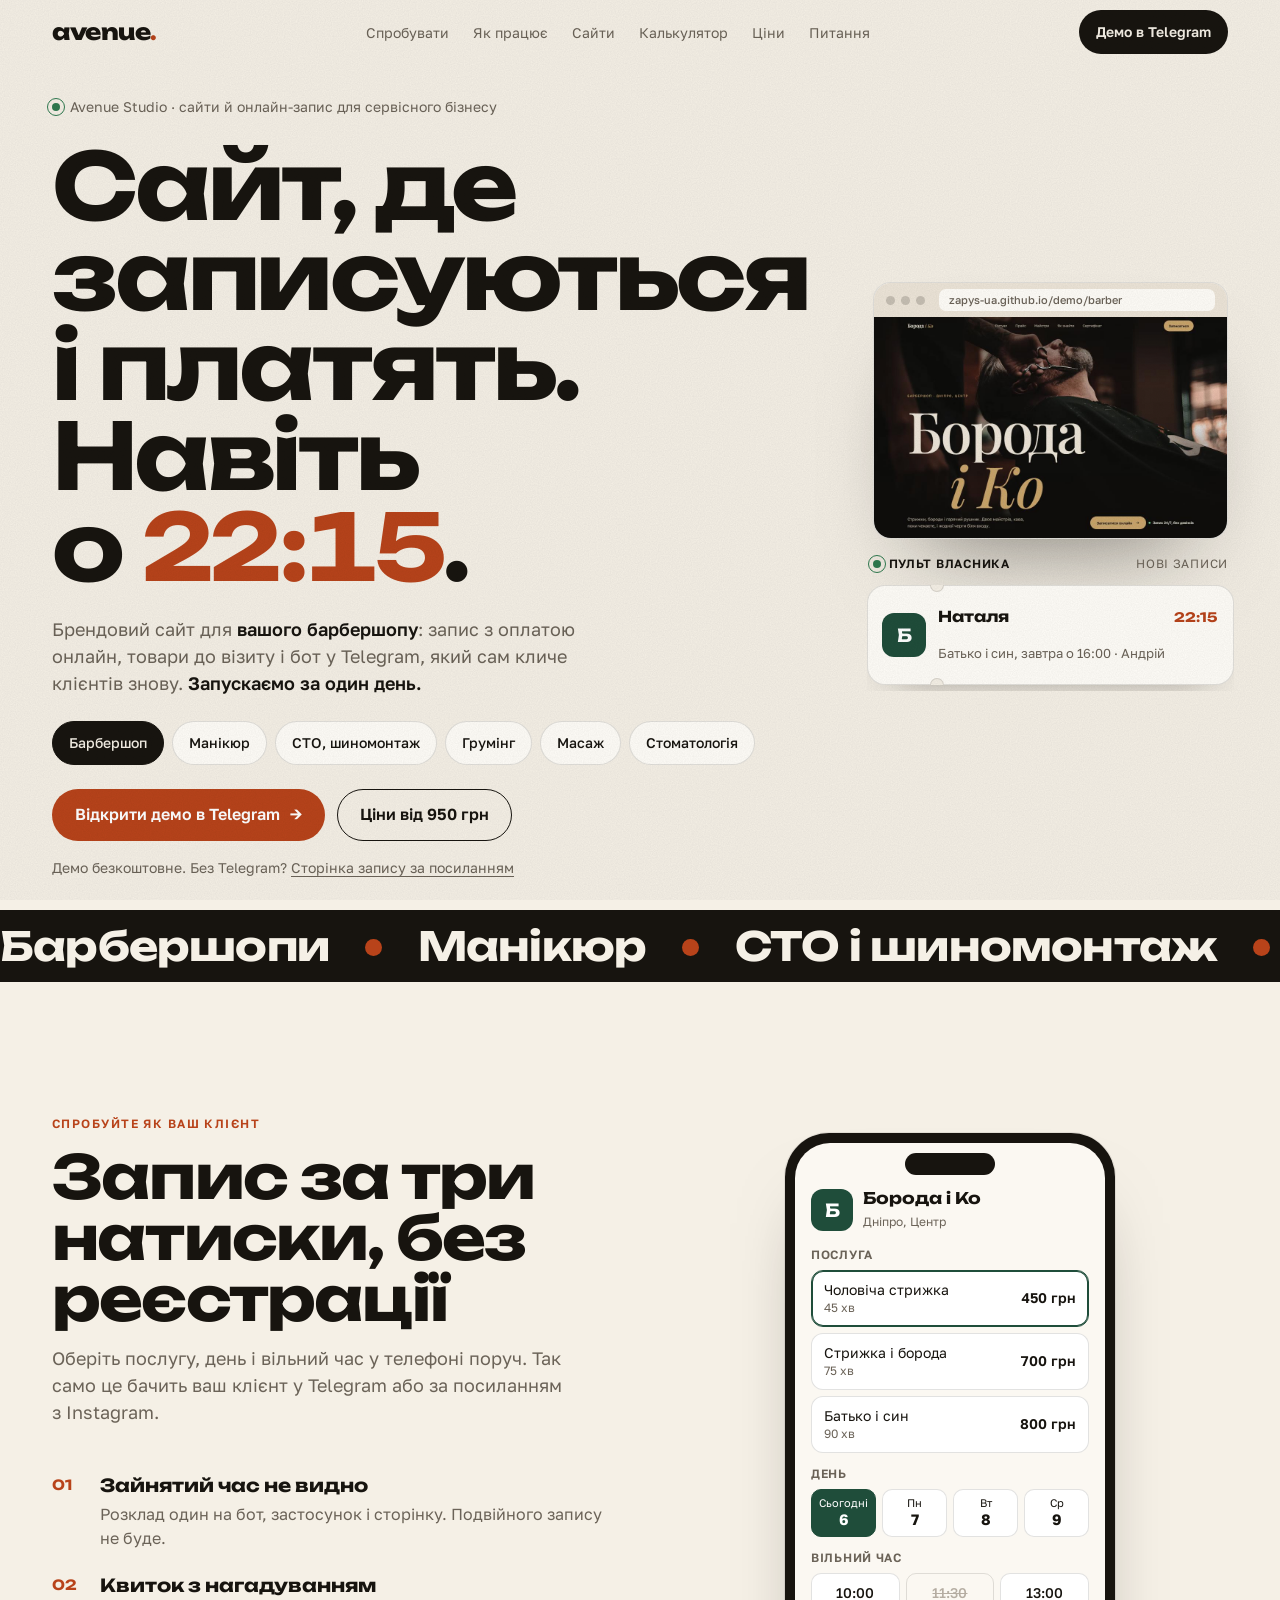
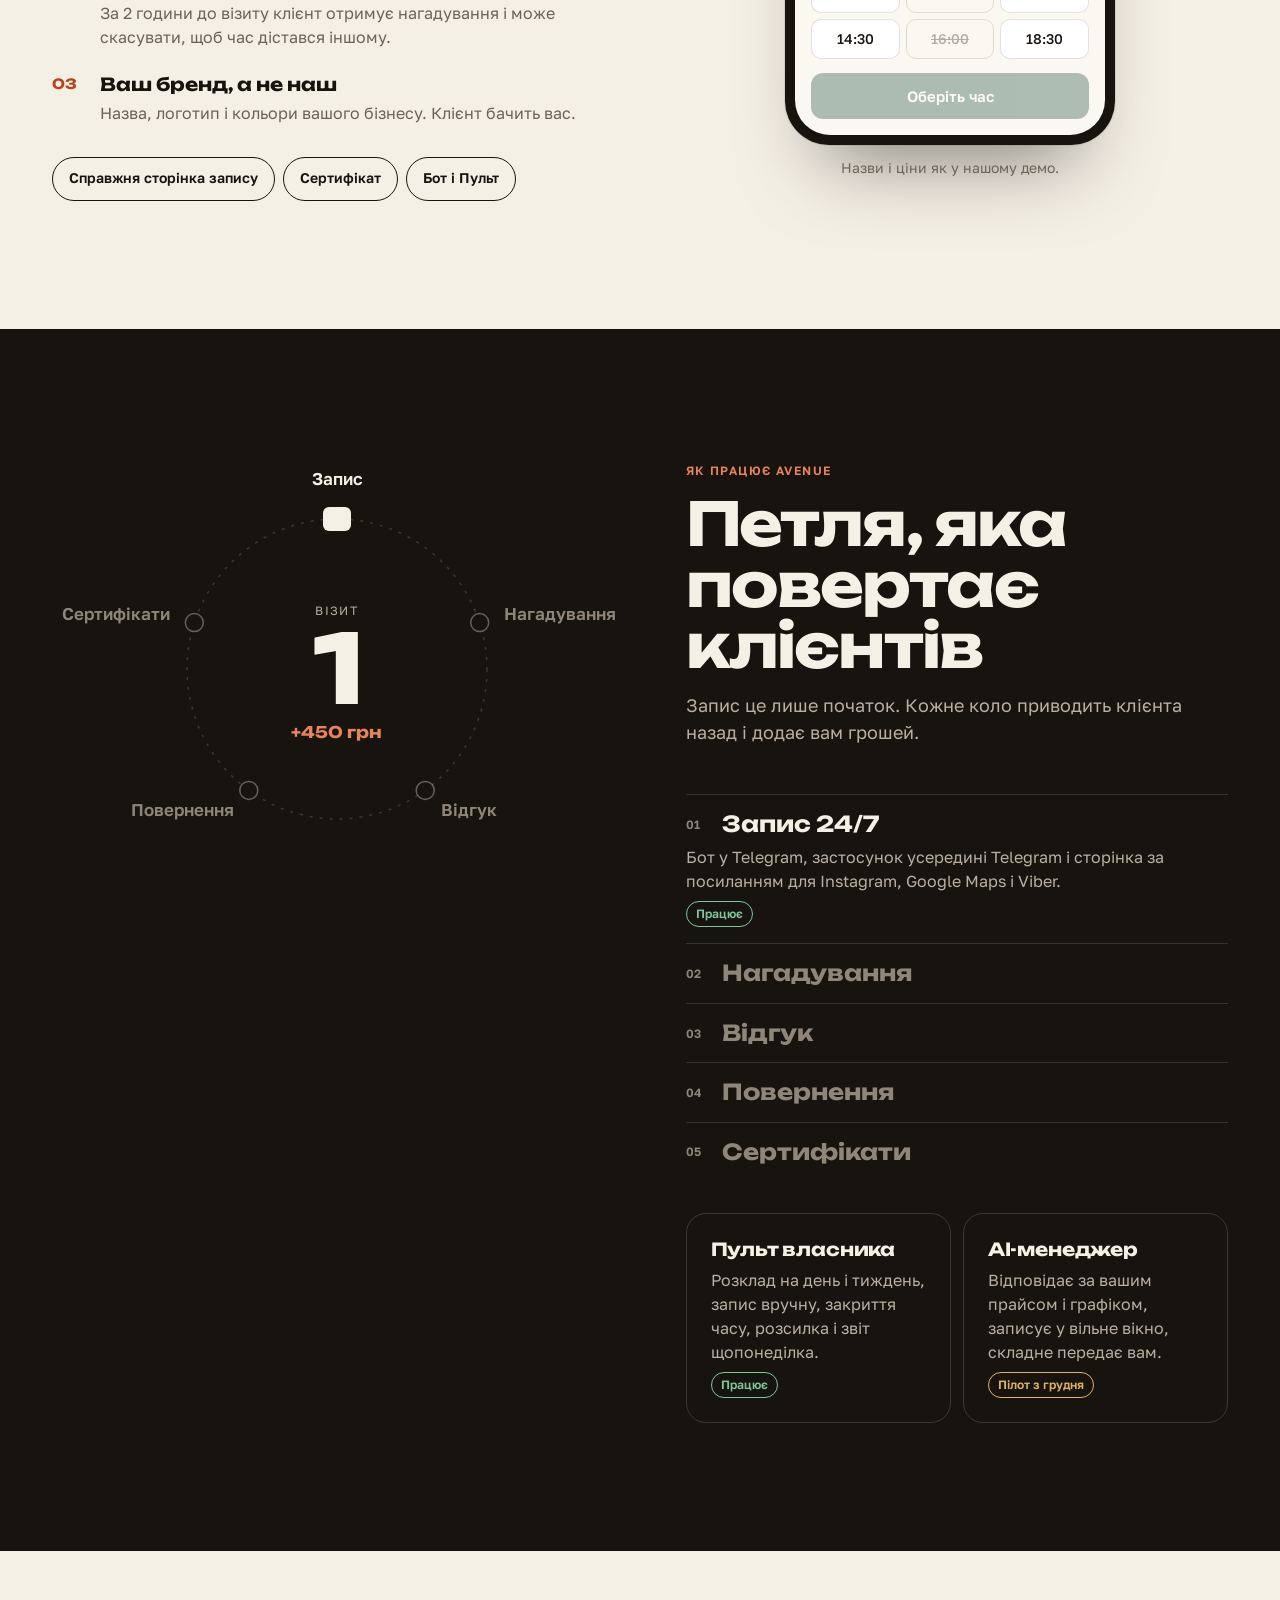
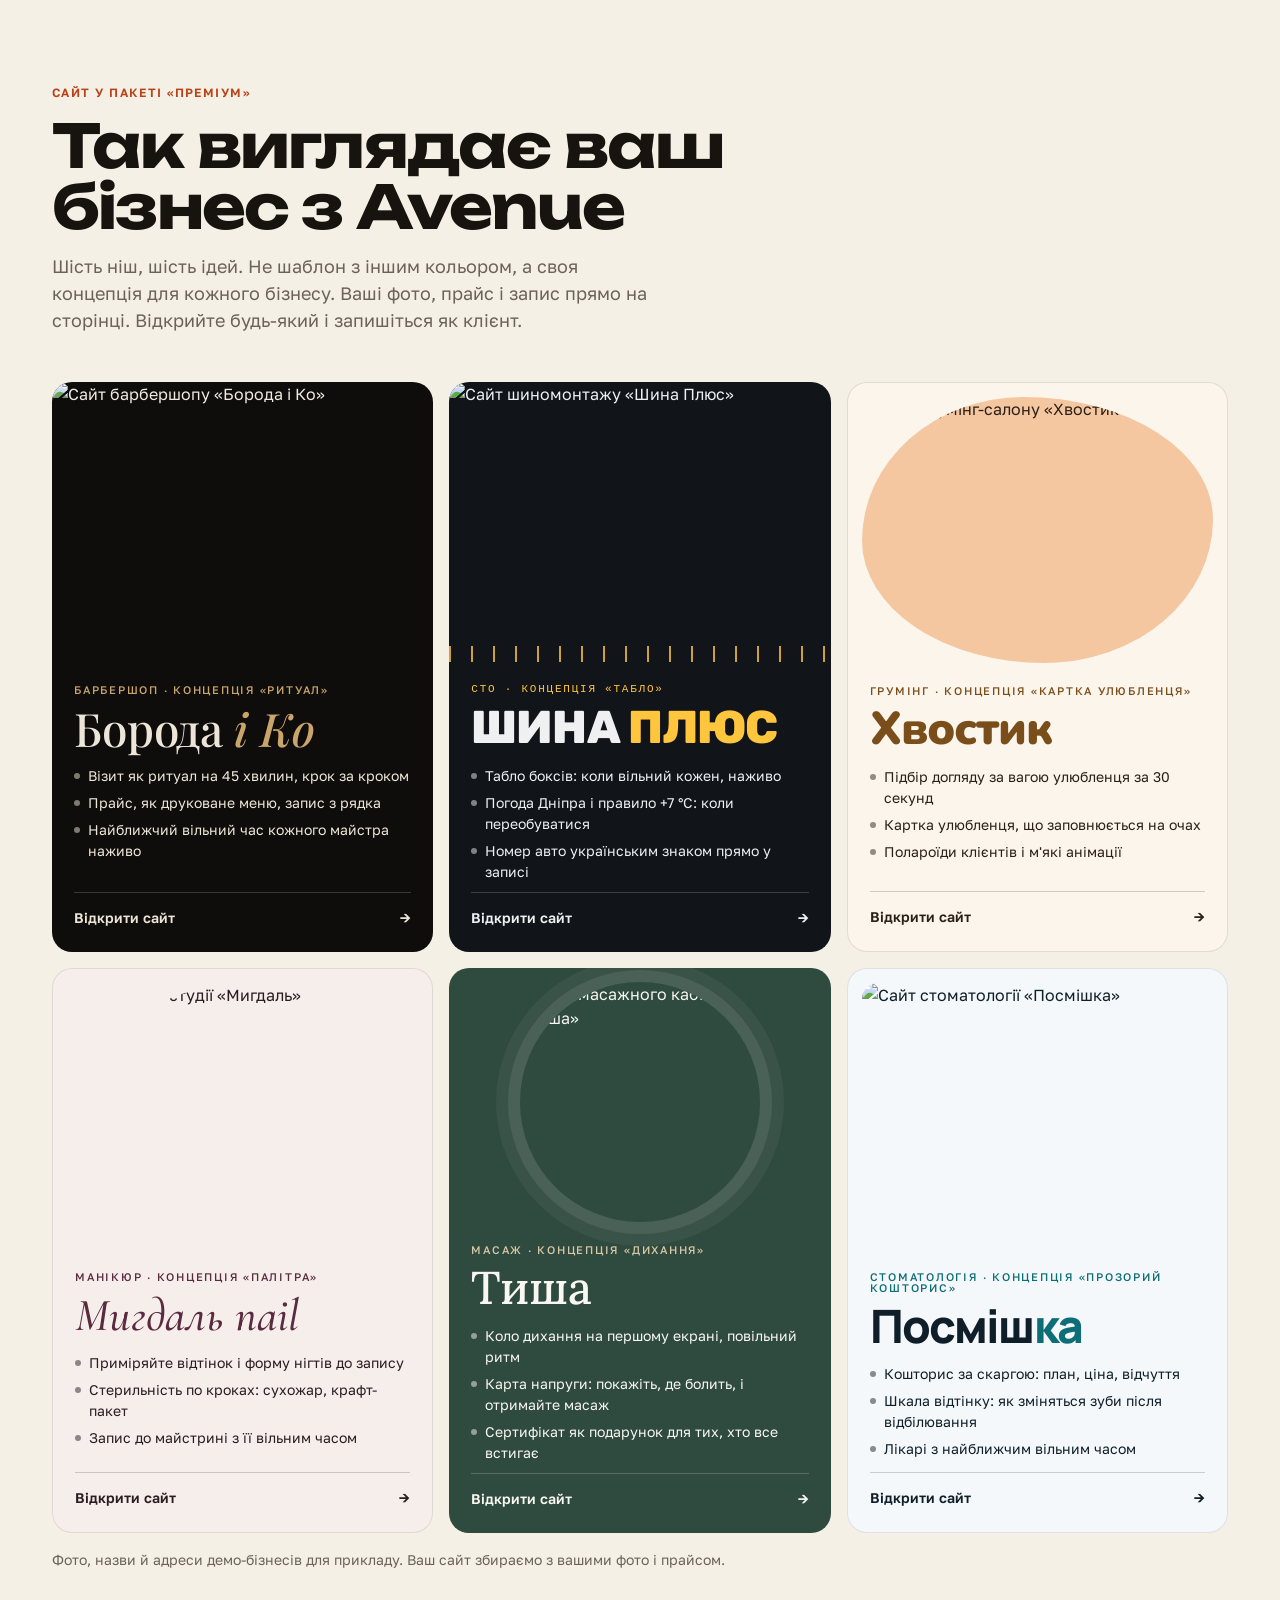
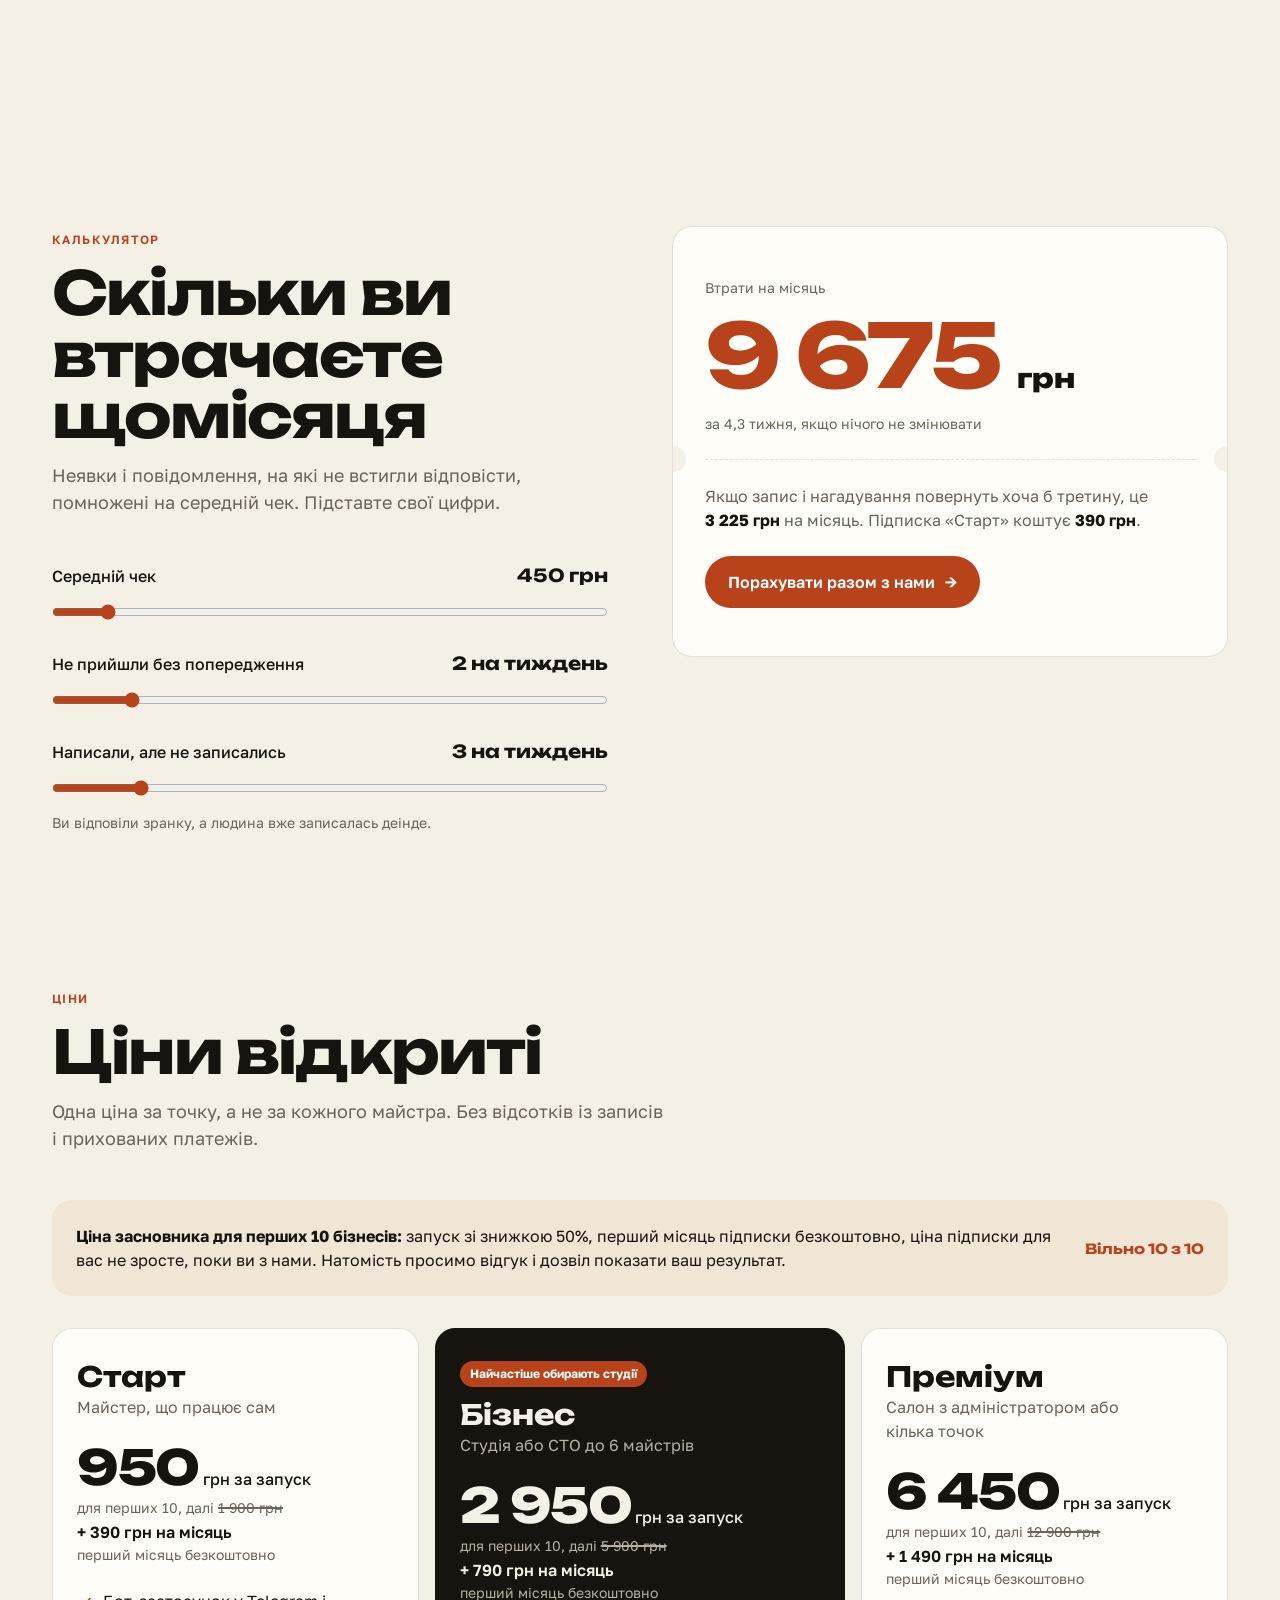
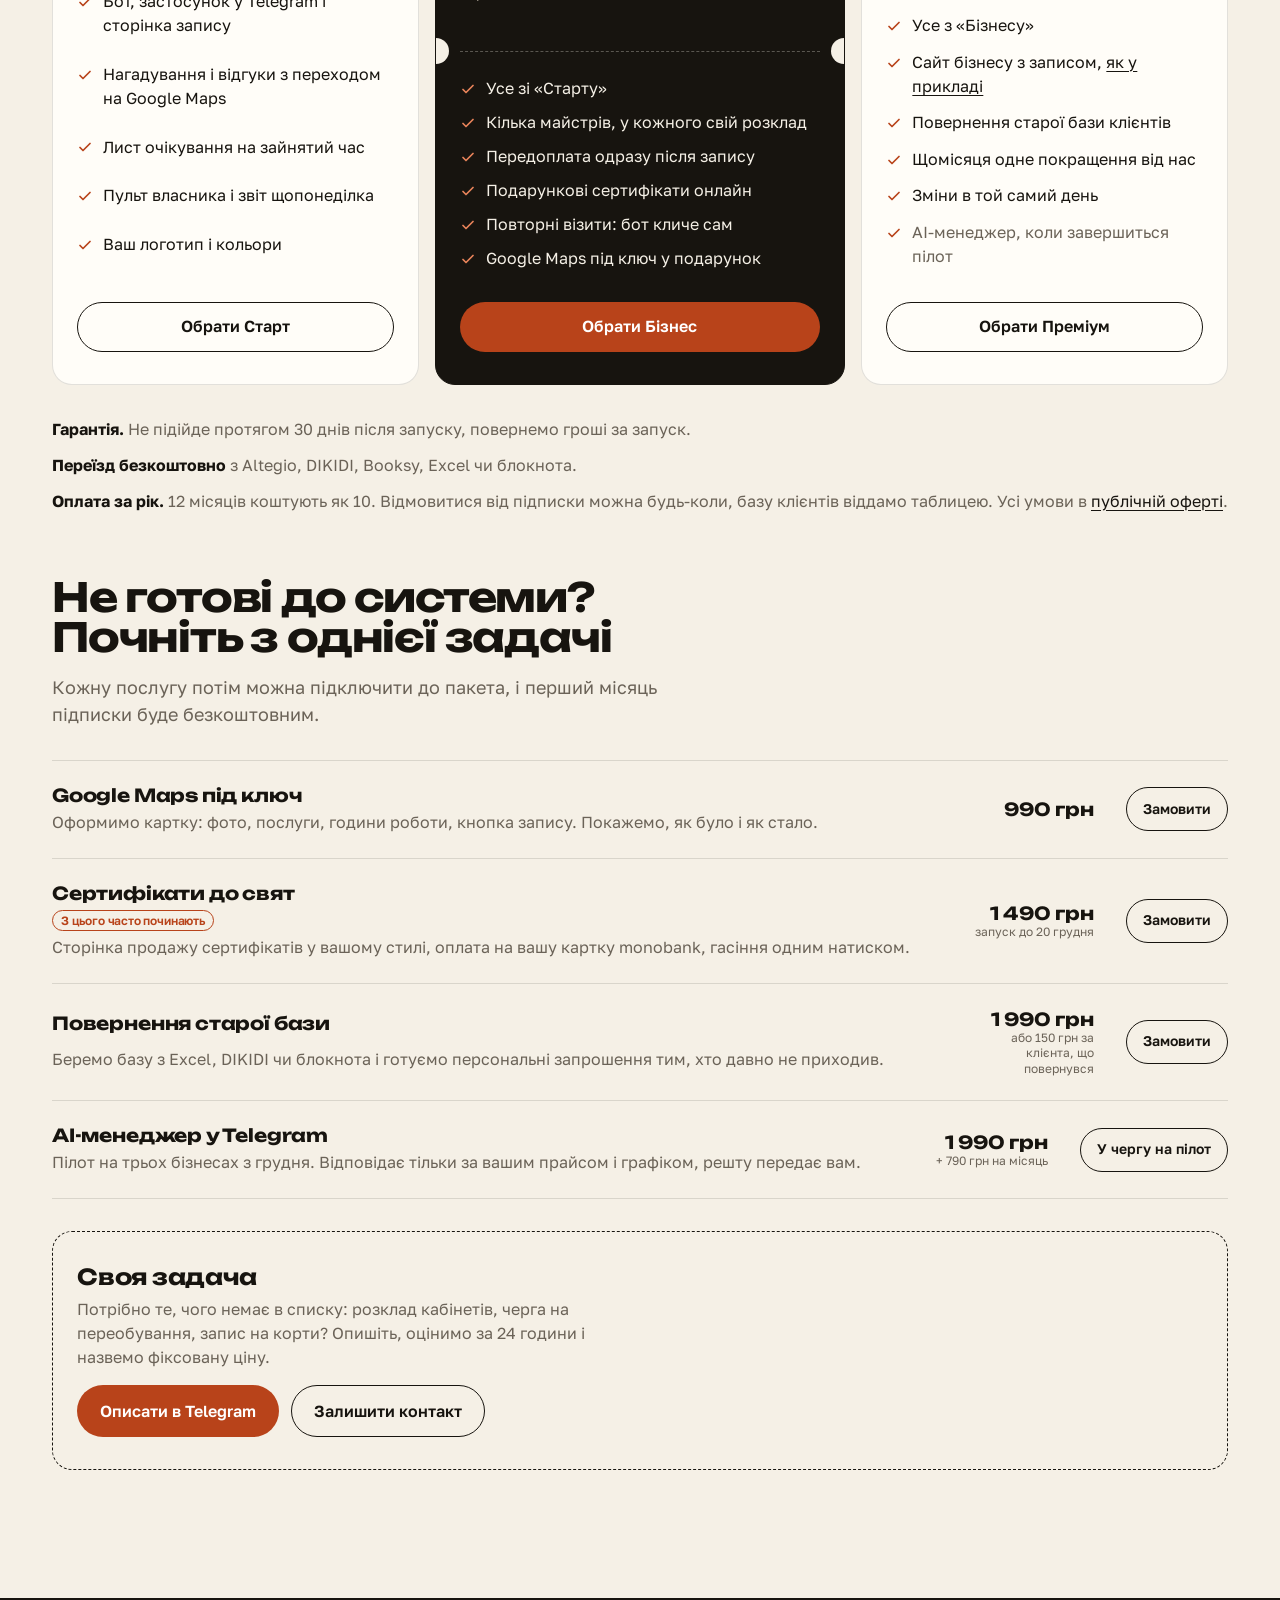
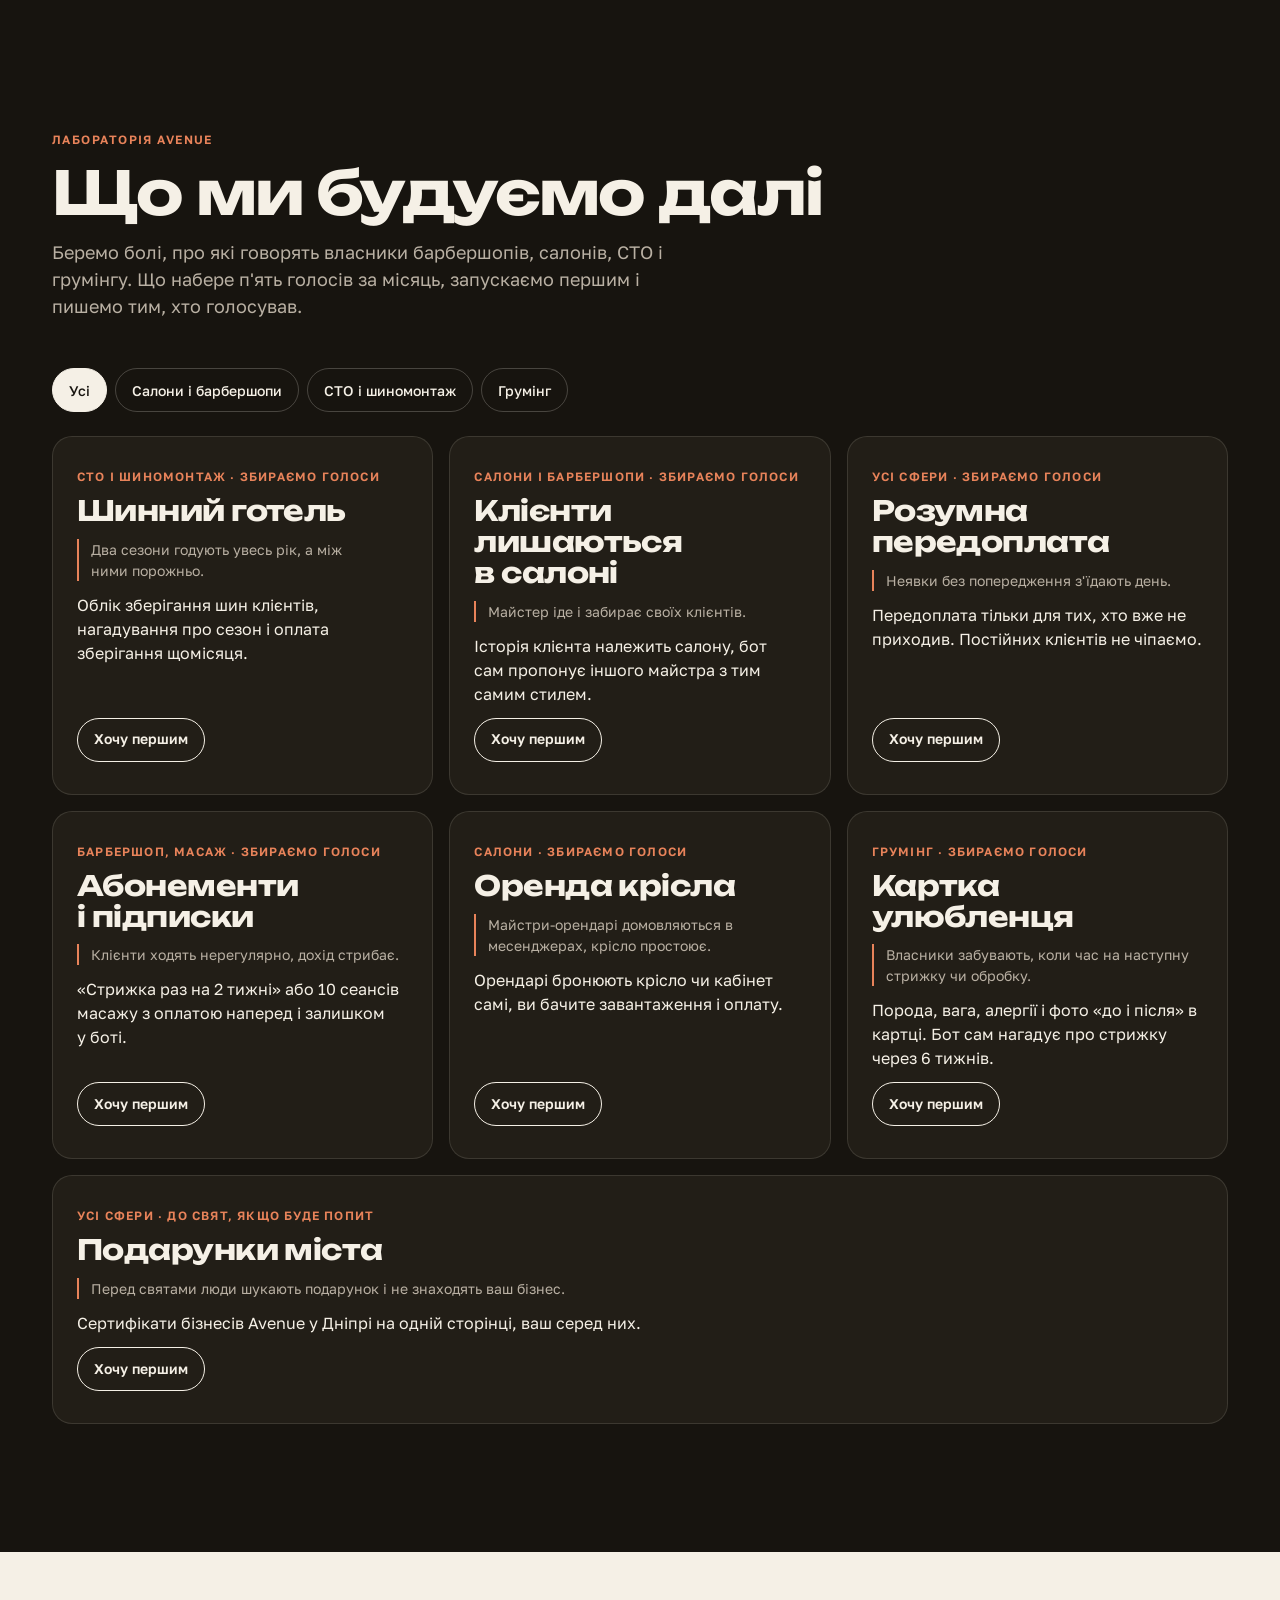
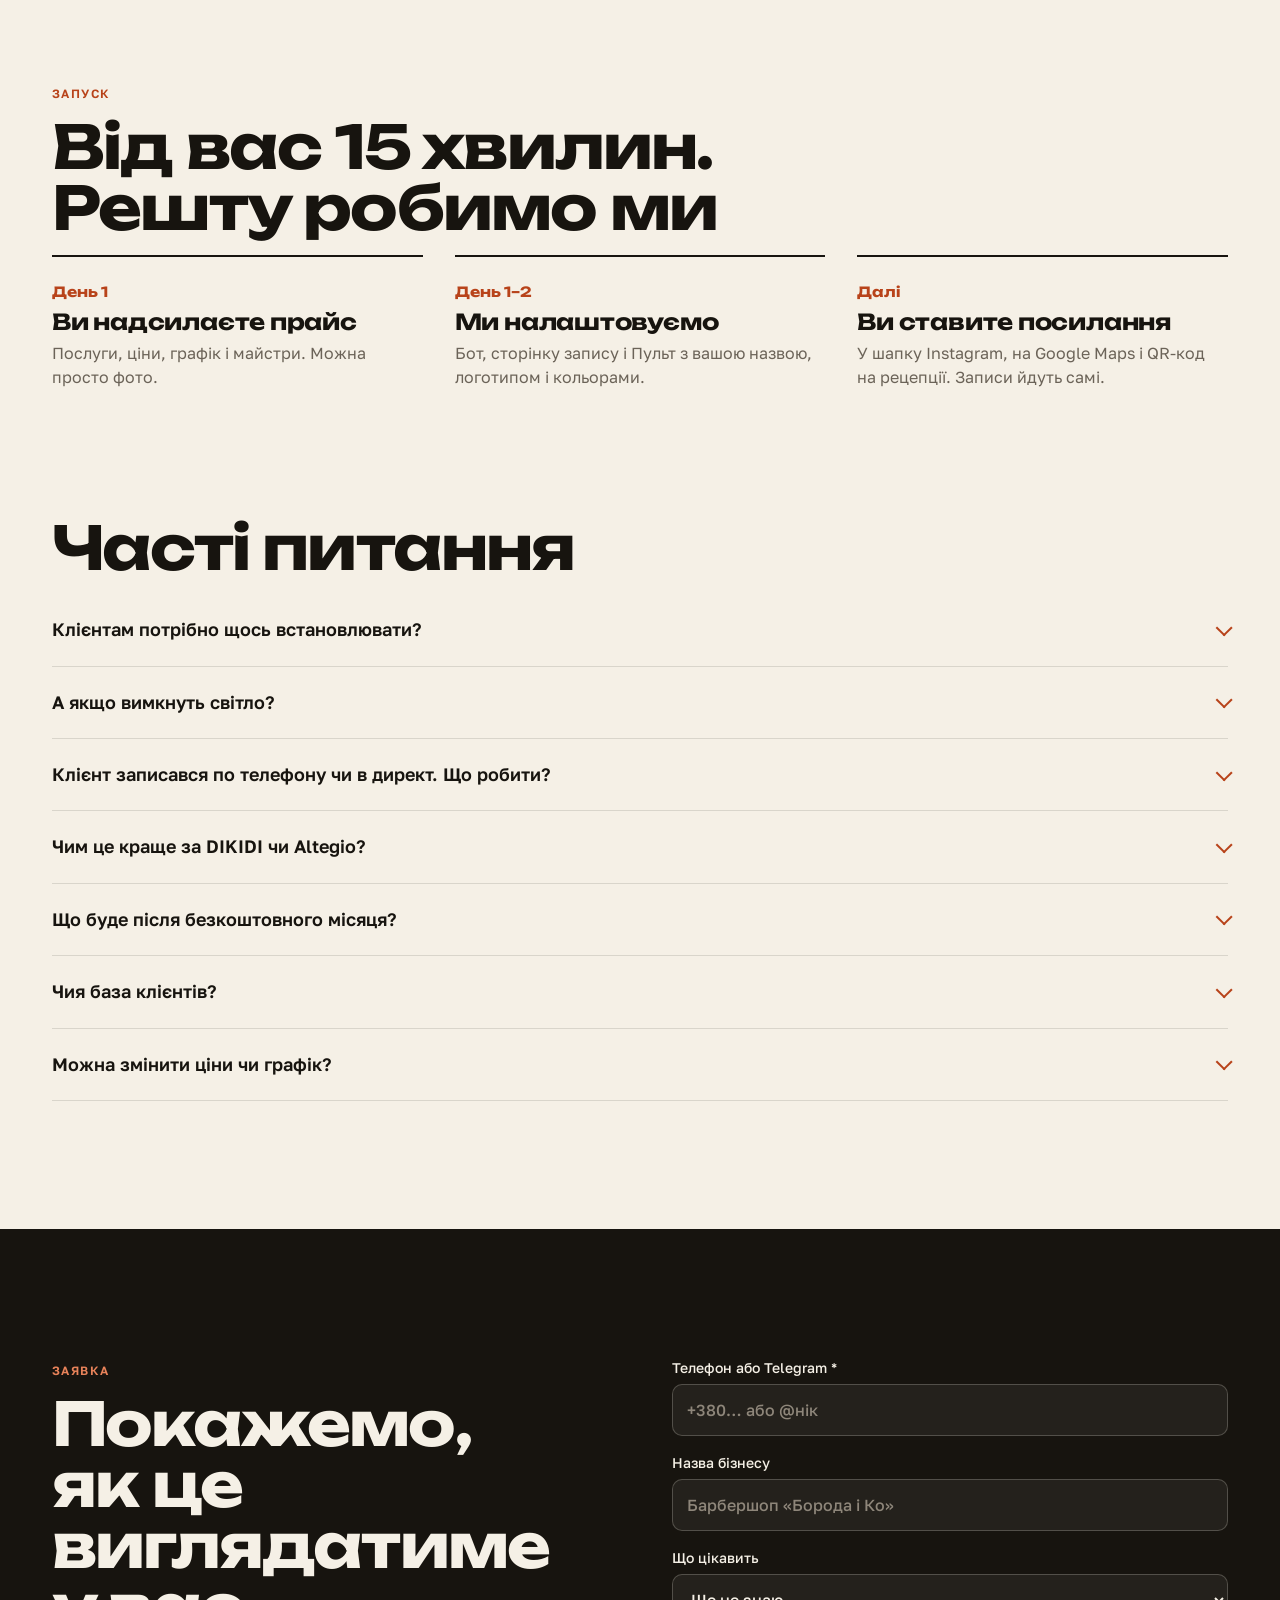
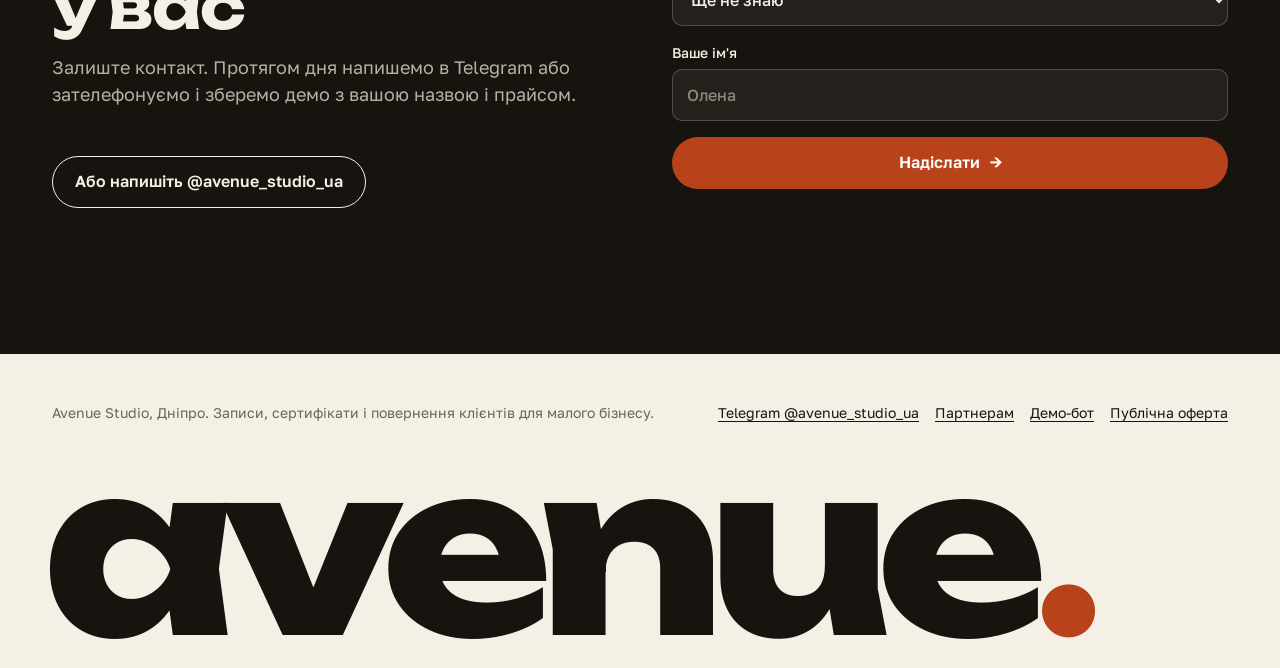
==== index.html @ 962224fa "1.17: ещё три ниши, запись «квиток визита» с товарами и оплатой, сайты на первом экране - demo/nails" ====
<!DOCTYPE html>
<html lang="uk">
<head>
<meta charset="utf-8">
<meta name="viewport" content="width=device-width, initial-scale=1">
<title>Avenue: клієнти записуються самі і повертаються</title>
<meta name="description" content="Бот запису в Telegram, сторінка запису за посиланням, сертифікати і повернення клієнтів для барбершопів, салонів, СТО і грумінгу. Налаштуємо за вас за один день, ціни відкриті.">
<meta property="og:title" content="Avenue: клієнти записуються самі і повертаються">
<meta property="og:description" content="Клієнти записуються 24/7, а бот кличе їх знову. Налаштуємо за вас за один день, ціни відкриті на сайті.">
<meta property="og:image" content="https://zapys-ua.github.io/og.png">
<meta property="og:type" content="website">
<meta property="og:url" content="https://zapys-ua.github.io/">
<meta name="twitter:card" content="summary_large_image">
<meta name="theme-color" content="#F5F0E6">
<link rel="preconnect" href="https://fonts.googleapis.com">
<link rel="preconnect" href="https://fonts.gstatic.com" crossorigin>
<link rel="stylesheet" href="https://fonts.googleapis.com/css2?family=Golos+Text:wght@400;500;600;700&family=Unbounded:wght@500;700;800&display=swap">
<link rel="stylesheet" href="assets/avenue.css">
<link rel="stylesheet" href="https://fonts.googleapis.com/css2?family=Playfair+Display:ital,wght@0,500;1,500&family=Rubik:wght@800&family=Nunito:wght@900&display=swap&text=%D0%91%D0%BE%D1%80%D0%B4%D0%B0%20%D1%96%D0%9A%D0%A8%D0%B8%D0%BD%D0%9F%D0%BB%D1%8E%D1%81%D0%A5%D0%B2%D1%82%D0%BA%D0%A0%D1%83%D0%A2%D0%B1%D0%B5%D1%86%D1%8F%C2%AB%C2%BB">
<link rel="stylesheet" href="https://fonts.googleapis.com/css2?family=Cormorant+Garamond:ital,wght@1,500&family=Lora:wght@500&family=Manrope:wght@800&display=swap&text=%D0%9C%D0%B8%D0%B3%D0%B4%D0%B0%D0%BB%D1%8C%20nail%D0%A2%D1%88%D0%9F%D0%BE%D1%81%D0%BC%D1%96%D0%BA">
<script>document.documentElement.classList.add("js")</script>
<style>
html{scroll-behavior:smooth}
@media (prefers-reduced-motion:reduce){html{scroll-behavior:auto}}
body{overflow-x:hidden}
.wrap{max-width:1240px;margin:0 auto;padding:0 var(--s-4)}
a{text-decoration:none;color:inherit}
h1,h2,h3{text-wrap:balance}
p{text-wrap:pretty}
section,[id]{scroll-margin-top:72px}
button,.btn,.chip,input[type=range]{touch-action:manipulation;-webkit-tap-highlight-color:transparent}
.price,.loss-n,.field output,.svcs .cost,.svc em,.ring-n,.clock{font-variant-numeric:tabular-nums}
.skip{position:absolute;left:var(--s-4);top:-60px;background:var(--text);color:var(--av-paper);padding:10px 14px;border-radius:var(--r-sm);z-index:60}
.skip:focus{top:var(--s-2)}

/* Зерно паперу: одна SVG-текстура на всю сторінку, не реагує на кліки */
body::after{content:"";position:fixed;inset:0;pointer-events:none;z-index:50;opacity:.07;mix-blend-mode:multiply;
  background-image:url("data:image/svg+xml,%3Csvg xmlns='http://www.w3.org/2000/svg' width='180' height='180'%3E%3Cfilter id='n'%3E%3CfeTurbulence type='fractalNoise' baseFrequency='.85' numOctaves='2' stitchTiles='stitch'/%3E%3CfeColorMatrix values='0 0 0 0 0 0 0 0 0 0 0 0 0 0 0 0 0 0 .9 0'/%3E%3C/filter%3E%3Crect width='100%25' height='100%25' filter='url(%23n)'/%3E%3C/svg%3E")}
/* Прогрес читання: лише там, де браузер вміє анімацію від прокрутки */
.progress{display:none}
@supports (animation-timeline:scroll()){
  .progress{display:block;position:fixed;left:0;top:0;height:3px;width:100%;background:var(--acc);transform-origin:0 50%;transform:scaleX(0);z-index:55;animation:grow linear both;animation-timeline:scroll(root)}
  @keyframes grow{to{transform:scaleX(1)}}
}

/* Кнопки */
.btn{display:inline-flex;align-items:center;justify-content:center;gap:10px;min-height:52px;padding:14px 22px;border-radius:var(--r-pill);font:600 var(--t-md)/1.2 var(--font-text);border:1.5px solid transparent;cursor:pointer;text-align:center;transition:transform var(--d-quick) var(--ease-out),background var(--d-quick),color var(--d-quick)}
.btn:active{transform:scale(.97)}
.btn .arr{display:inline-block;transition:transform var(--d-base) var(--ease-out)}
.btn:hover .arr{transform:translateX(4px)}
.btn-acc{background:var(--acc);color:var(--acct)}
.btn-acc:hover{background:#A33A15}
.btn-ink{background:var(--text);color:var(--av-paper)}
.btn-ink:hover{background:#2A251D}
.btn-line{border-color:var(--text);color:var(--text);background:transparent}
.btn-line:hover{background:rgba(23,20,15,.05)}
.btn-sm{min-height:44px;padding:9px 16px;font-size:var(--t-sm)}

/* Шапка */
.top{position:sticky;top:0;z-index:40;background:var(--bg);transition:box-shadow var(--d-base)}
.top.scrolled{box-shadow:0 1px 0 var(--line)}
.top .wrap{display:flex;align-items:center;justify-content:space-between;gap:var(--s-3);height:64px}
.logo{font:800 22px/1 var(--font-display);letter-spacing:-.02em}
.logo b{color:var(--acc)}
.nav{display:none;gap:var(--s-5);font-size:var(--t-sm);color:var(--mute)}
.nav a:hover{color:var(--text)}

/* Перший екран */
.hero{display:grid;gap:var(--s-7);padding:var(--s-5) 0 var(--s-7)}
.eyebrow{display:flex;align-items:center;gap:10px;font-size:var(--t-sm);color:var(--mute);margin-bottom:var(--s-5)}
.pulse{position:relative;width:8px;height:8px;border-radius:50%;background:var(--ok);flex:none}
.pulse::after{content:"";position:absolute;inset:-5px;border-radius:50%;border:1.5px solid var(--ok);animation:ping 2.4s var(--ease-out) infinite}
@keyframes ping{0%{transform:scale(.4);opacity:.9}80%,100%{transform:scale(1.4);opacity:0}}
.display{font:700 clamp(40px,10.2vw,92px)/.98 var(--font-display);letter-spacing:-.035em;margin-bottom:var(--s-5)}
.ln{display:block;overflow:hidden;padding-bottom:.06em;margin-bottom:-.06em}
.ln>span{display:inline-block}
.js .ln>span{transform:translateY(105%)}
.ready .ln>span{transform:none;transition:transform 1s var(--ease-out)}
.ready .ln:nth-child(2)>span{transition-delay:.08s}
.ready .ln:nth-child(3)>span{transition-delay:.16s}
.ready .ln:nth-child(4)>span{transition-delay:.24s}
.clock{display:inline-block;color:var(--acc);transition:opacity var(--d-quick),transform var(--d-base) var(--ease-out)}
.clock.tick{opacity:0;transform:translateY(-.18em)}
.lead{font-size:var(--t-lg);color:var(--mute);max-width:32em;margin-bottom:var(--s-5)}
.lead strong{color:var(--text);font-weight:600}
.swap{color:var(--text);font-weight:600;display:inline-block;transition:opacity var(--d-quick),transform var(--d-quick) var(--ease-out)}
.swap.out{opacity:0;transform:translateY(.25em)}
.chips{display:flex;flex-wrap:wrap;gap:var(--s-2);margin-bottom:var(--s-5)}
.chip{min-height:44px;padding:8px 16px;border-radius:var(--r-pill);border:1.5px solid var(--line);background:var(--card);font:500 var(--t-sm) var(--font-text);color:var(--text);cursor:pointer;transition:border-color var(--d-quick),background var(--d-quick),color var(--d-quick)}
.chip:hover{border-color:var(--text)}
.chip[aria-pressed="true"]{background:var(--text);border-color:var(--text);color:var(--av-paper)}
.cta{display:flex;flex-wrap:wrap;gap:var(--s-3)}
.note{font-size:var(--t-sm);color:var(--mute);margin-top:var(--s-4)}
.note a{text-decoration:underline;text-underline-offset:3px}

/* Потік квитків: так записи приходять власнику в Telegram */
.stream{position:relative;align-self:center}
.stream-head{display:flex;justify-content:space-between;align-items:center;font-size:var(--t-xs);color:var(--mute);letter-spacing:.06em;text-transform:uppercase;margin-bottom:var(--s-3)}
.stream-head b{display:flex;align-items:center;gap:8px;color:var(--text);font-weight:600}
.feed{position:relative;height:calc(3 * 112px);list-style:none}
.tk{--c:#1F4D3A;position:absolute;left:0;right:0;top:0;height:100px;display:grid;grid-template-columns:44px 1fr auto;gap:4px 12px;align-items:center;padding:14px 16px 14px 14px;background:var(--card);border:1px solid var(--line);border-radius:18px;box-shadow:0 18px 40px -28px rgba(23,20,15,.5);transform:translateY(calc(var(--i) * 112px)) scale(calc(1 - var(--i) * .04));transition:transform .9s var(--ease-spring),opacity .6s var(--ease-out);will-change:transform}
.tk.new{transform:translateY(-36px) scale(.94);opacity:0}
.tk::before,.tk::after{content:"";position:absolute;left:62px;width:14px;height:7px;background:var(--bg);border:1px solid var(--line)}
.tk::before{top:-1px;border-top:0;border-radius:0 0 14px 14px}
.tk::after{bottom:-1px;border-bottom:0;border-radius:14px 14px 0 0}
.tk .m{grid-row:span 2;width:44px;height:44px;border-radius:12px;background:var(--c);color:#fff;display:grid;place-items:center;font:700 18px var(--font-display)}
.tk b{font:700 15px/1.2 var(--font-display);white-space:nowrap;overflow:hidden;text-overflow:ellipsis}
.tk p{font-size:13px;color:var(--mute);line-height:1.35;grid-column:2/-1;white-space:nowrap;overflow:hidden;text-overflow:ellipsis}
.tk time{font:700 13px var(--font-display);color:var(--acc);justify-self:end}
/* Перший екран: сайт бізнесу у вікні браузера, поверх нього записи в Telegram */
.show{position:relative;align-self:center}
.browser{display:block;border-radius:18px;overflow:hidden;background:var(--card);border:1px solid var(--line);box-shadow:0 50px 90px -50px rgba(23,20,15,.55);transition:transform .6s var(--ease-out)}
.browser:hover{transform:translateY(-4px)}
.bbar{display:flex;align-items:center;gap:6px;height:34px;padding:0 12px;background:#EDE5D8}
.bbar i{width:9px;height:9px;border-radius:50%;background:rgba(23,20,15,.18)}
.bbar span{margin-left:8px;flex:1;max-width:280px;font:500 11px/22px var(--font-text);color:var(--mute);background:var(--card);border-radius:7px;padding:0 10px;white-space:nowrap;overflow:hidden;text-overflow:ellipsis}
.bimgs{position:relative;display:block;aspect-ratio:16/10;background:#ddd}
.bimgs img{position:absolute;inset:0;width:100%;height:100%;object-fit:cover;opacity:0;transition:opacity .7s var(--ease-out)}
.bimgs img.on{opacity:1}
.bgo{position:absolute;right:14px;top:48px;font:600 12px var(--font-text);background:rgba(23,20,15,.82);color:#fff;border-radius:999px;padding:7px 12px;opacity:0;transform:translateY(-4px);transition:opacity .3s,transform .3s}
.browser:hover .bgo,.browser:focus-visible .bgo{opacity:1;transform:none}
.show .stream{margin-top:var(--s-4)}
.show .feed{height:106px;overflow:hidden;margin:0 -6px;padding:0 6px}
.show .stream-cap{display:none}
.stream-cap{font-size:var(--t-xs);color:var(--mute);margin-top:var(--s-3)}

/* Біжучий рядок */
.marquee{overflow:hidden;padding:var(--s-4) 0;background:var(--av-ink);color:var(--av-paper)}
.track{display:flex;width:max-content;animation:mq 38s linear infinite}
.track span{font:700 clamp(22px,4vw,40px)/1 var(--font-display);letter-spacing:-.02em;padding-right:.9em;white-space:nowrap}
.track i{display:inline-block;width:.42em;height:.42em;border-radius:50%;background:var(--acc);margin-left:.9em;vertical-align:.12em}
@keyframes mq{to{transform:translateX(-50%)}}

/* Секції */
section{padding:clamp(64px,10vw,128px) 0}
.kicker{display:inline-block;font:600 var(--t-xs)/1 var(--font-text);letter-spacing:.12em;text-transform:uppercase;color:var(--acc);margin-bottom:var(--s-4)}
.h2{font:700 clamp(30px,6.4vw,60px)/1.02 var(--font-display);letter-spacing:-.03em;margin-bottom:var(--s-4);max-width:16em}
.sub{color:var(--mute);font-size:var(--t-lg);max-width:34em;margin-bottom:var(--s-7)}
.js .rv{opacity:0;transform:translateY(28px);transition:opacity .8s var(--ease-out),transform .9s var(--ease-out)}
.js .rv.in{opacity:1;transform:none}

/* Спробуйте як клієнт */
.try{display:grid;gap:var(--s-7);align-items:center}
.points{list-style:none;display:grid;gap:var(--s-5);margin-bottom:var(--s-6)}
.points li{display:grid;grid-template-columns:36px 1fr;gap:var(--s-3)}
.points li::before{content:attr(data-n);font:700 var(--t-sm)/1.6 var(--font-display);color:var(--acc)}
.points b{display:block;font:700 var(--t-lg)/1.3 var(--font-display);margin-bottom:4px}
.points p{color:var(--mute)}
.live{display:flex;flex-wrap:wrap;gap:var(--s-2)}
.stage{display:grid;justify-items:center;gap:var(--s-3)}
.phone{--b:#1F4D3A;width:min(330px,100%);background:var(--av-ink);border-radius:44px;padding:10px;box-shadow:0 50px 80px -40px rgba(23,20,15,.55),0 0 0 1px rgba(23,20,15,.08)}
.screen{position:relative;overflow:hidden;background:#FBF8F2;border-radius:35px;padding:18px 16px 16px;min-height:560px;color:var(--av-ink)}
.notch{width:90px;height:22px;border-radius:12px;background:var(--av-ink);margin:-8px auto 14px}
.biz{display:flex;align-items:center;gap:10px;margin-bottom:14px}
.mono{width:42px;height:42px;border-radius:12px;background:var(--b);color:#fff;display:grid;place-items:center;font:700 18px var(--font-display);transition:background var(--d-base)}
.biz b{display:block;font:700 16px/1.2 var(--font-display)}
.biz small{color:var(--mute);font-size:12px}
.ph-h{font-size:12px;font-weight:600;color:var(--mute);margin:12px 0 6px;text-transform:uppercase;letter-spacing:.06em}
.svc{display:flex;width:100%;text-align:left;justify-content:space-between;align-items:center;gap:8px;padding:10px 12px;border:1px solid var(--line);border-radius:12px;margin-bottom:6px;background:#fff;font:400 14px/1.35 var(--font-text);color:var(--av-ink);cursor:pointer}
.svc.on{border-color:var(--b);box-shadow:inset 0 0 0 1px var(--b)}
.svc span{color:var(--mute);font-size:12px;display:block}
.svc em{font-style:normal;font-weight:600;white-space:nowrap}
.days{display:flex;gap:6px}
.day{flex:1;min-width:0;padding:6px 0;border-radius:10px;text-align:center;font:400 11px/1.3 var(--font-text);color:var(--av-ink);border:1px solid var(--line);background:#fff;cursor:pointer}
.day b{display:block;font-size:15px}
.day.on{background:var(--b);border-color:var(--b);color:#fff}
.slots{display:grid;grid-template-columns:repeat(3,1fr);gap:6px}
.slot{min-height:40px;border-radius:10px;border:1px solid var(--line);background:#fff;font:500 14px var(--font-text);color:var(--av-ink);cursor:pointer}
.slot:not(:disabled):hover,.svc:hover,.day:hover{border-color:var(--b)}
.slot:disabled{color:#B5ADA2;text-decoration:line-through;cursor:default;background:transparent}
.slot[aria-pressed="true"]{background:var(--b);border-color:var(--b);color:#fff}
.book{width:100%;margin-top:14px;min-height:46px;border:0;border-radius:12px;background:var(--b);color:#fff;font:600 15px var(--font-text);cursor:pointer;transition:opacity var(--d-quick)}
.book:disabled{opacity:.35;cursor:default}
.done{position:absolute;left:12px;right:12px;bottom:12px;background:var(--b);color:#fff;padding:18px 18px 16px;transform:translateY(120%);opacity:0;transition:transform var(--d-slow) var(--ease-spring),opacity var(--d-base)}
.done.show{transform:none;opacity:1}
.done::before,.done::after{background:#FBF8F2}
.done small{opacity:.8;font-size:12px;display:block}
.done b{display:block;font:700 20px/1.2 var(--font-display);margin:4px 0}
.done p{font-size:13px;opacity:.9}
.done button{margin-top:10px;background:none;border:0;color:#fff;text-decoration:underline;font:500 13px var(--font-text);cursor:pointer;padding:6px 0}
.stage-cap{font-size:var(--t-sm);color:var(--mute);text-align:center;max-width:30em}

/* Квиток: вирізи стоять на лінії відриву .cut, якщо вона є */
.av-ticket::before,.av-ticket::after{top:var(--cut,50%)}
.cut{border:0;border-top:1.5px dashed var(--line);margin:var(--s-5) 0}
.plan.main .cut{border-color:rgba(245,240,230,.3)}

/* Темні секції */
.dark{background:var(--av-ink);color:var(--av-paper)}
.dark .sub,.dark .mute{color:#B9B0A3}
.dark .kicker{color:#E8835A}
.dark .btn-line{border-color:var(--av-paper);color:var(--av-paper)}
.dark .btn-line:hover{background:rgba(245,240,230,.08)}

/* Петля повернення */
.loop{display:grid;gap:var(--s-7);align-items:center}
.ring{position:relative;width:min(560px,100%);margin:0 auto;aspect-ratio:560/424}
.ring svg{width:100%;height:100%;overflow:visible}
.ring .track-c{fill:none;stroke:rgba(245,240,230,.16);stroke-width:1.5;stroke-dasharray:3 7}
.ring .arc{fill:none;stroke:#E8835A;stroke-width:3;stroke-linecap:round;transition:stroke-dashoffset 1s var(--ease-out)}
.ring .nd circle{fill:var(--av-ink);stroke:rgba(245,240,230,.35);stroke-width:1.5}
.ring .nd.on circle,.ring .nd.past circle{fill:#E8835A;stroke:#E8835A}
.ring .nd text{fill:#8E867A;font:600 17px var(--font-text)}
.ring .nd.on text{fill:var(--av-paper)}
.runner{transform-box:view-box;transform-origin:50% 50%;transition:transform 1s var(--ease-spring)}
.runner rect{fill:var(--av-paper)}
.ring-c{position:absolute;inset:0;display:grid;place-content:center;text-align:center;pointer-events:none}
.ring-c small{font-size:var(--t-xs);letter-spacing:.12em;text-transform:uppercase;color:#B9B0A3}
.ring-n{font:800 clamp(56px,14vw,96px)/1 var(--font-display);letter-spacing:-.04em}
.ring-m{font:700 var(--t-md) var(--font-display);color:#E8835A;margin-top:6px}
.stops{display:grid;margin-bottom:var(--s-6)}
.stop{display:block;width:100%;text-align:left;background:none;border:0;border-top:1px solid rgba(245,240,230,.14);color:inherit;padding:var(--s-4) 0;cursor:pointer;font:inherit}
.stop .t{display:flex;align-items:center;gap:var(--s-3);font:700 var(--t-xl)/1.2 var(--font-display);color:#8E867A;transition:color var(--d-base)}
.stop .t span{font:600 var(--t-xs) var(--font-text);color:#8E867A;min-width:2em}
.stop .tx{display:block;color:#B9B0A3;max-height:0;overflow:hidden;opacity:0;transition:max-height .5s var(--ease-out),opacity .4s,margin .4s;max-width:30em}
.stop[aria-expanded="true"] .t{color:var(--av-paper)}
.stop[aria-expanded="true"] .tx{max-height:12em;opacity:1;margin-top:var(--s-2)}
.stop:focus-visible{outline:2px solid #E8835A;outline-offset:4px}
.tag{display:inline-block;font-size:var(--t-xs);font-weight:600;padding:3px 9px;border-radius:var(--r-pill);border:1px solid currentColor;margin-top:var(--s-2)}
.tag.ok{color:#7FC79B}
.tag.soon{color:#E2B35E}
.extras{display:grid;gap:var(--s-3)}
.extra{border:1px solid rgba(245,240,230,.16);border-radius:var(--r-lg);padding:var(--s-5)}
.extra h3{font:700 var(--t-lg) var(--font-display);margin-bottom:var(--s-2)}
.extra p{color:#B9B0A3}

/* Калькулятор */
.calc{display:grid;gap:var(--s-7);align-items:start}
.field{display:grid;gap:var(--s-2);margin-bottom:var(--s-5)}
.field label{display:flex;justify-content:space-between;gap:var(--s-3);font-weight:500}
.field output{font:700 var(--t-lg) var(--font-display);white-space:nowrap}
.field small{color:var(--mute);font-size:var(--t-sm)}
input[type=range]{width:100%;accent-color:var(--acc);height:32px}
.loss{background:var(--card);border:1px solid var(--line);padding:var(--s-7) var(--s-6)}
.loss small{color:var(--mute);font-size:var(--t-sm)}
.loss-n{font:800 clamp(48px,12vw,88px)/1 var(--font-display);letter-spacing:-.04em;margin:var(--s-3) 0;color:var(--acc)}
.loss-n span{font-size:.3em;color:var(--text);letter-spacing:0}
.loss p{color:var(--mute);margin-bottom:var(--s-5)}
.loss p b{color:var(--text)}

/* Ціни */
.founder{display:grid;gap:var(--s-2);padding:var(--s-5);border-radius:var(--r-lg);background:#EFE6D6;margin-bottom:var(--s-6)}
.seats{font:700 var(--t-sm) var(--font-display);color:var(--acc)}
.plans{display:grid;gap:var(--s-4);align-items:stretch}
.plan{display:flex;flex-direction:column;background:var(--card);border:1px solid var(--line);border-radius:var(--r-lg);padding:var(--s-6) var(--s-5)}
.plan h3{font-size:var(--t-2xl)}
.plan .who{color:var(--mute);margin:2px 0 var(--s-5)}
.price{font:800 var(--t-4xl)/1 var(--font-display);letter-spacing:-.03em}
.price small{font:500 var(--t-md) var(--font-text);letter-spacing:0;margin-left:4px}
.was{color:var(--mute);font-size:var(--t-sm);margin:6px 0 2px}
.was s{text-decoration-thickness:1.5px}
.sub-p{font-weight:600;margin-bottom:var(--s-5)}
.sub-p span{display:block;color:var(--mute);font-weight:400;font-size:var(--t-sm)}
.ticks{list-style:none;display:grid;gap:10px;margin-bottom:var(--s-6);flex:1}
.ticks li{position:relative;padding-left:26px}
.ticks li::before{content:"";position:absolute;left:0;top:.3em;width:16px;height:16px;background:currentColor;-webkit-mask:url("data:image/svg+xml,%3Csvg xmlns='http://www.w3.org/2000/svg' viewBox='0 0 16 16' fill='none' stroke='black' stroke-width='1.75' stroke-linecap='round' stroke-linejoin='round'%3E%3Cpath d='M3 8.5l3 3 7-7'/%3E%3C/svg%3E") center/contain no-repeat;mask:url("data:image/svg+xml,%3Csvg xmlns='http://www.w3.org/2000/svg' viewBox='0 0 16 16' fill='none' stroke='black' stroke-width='1.75' stroke-linecap='round' stroke-linejoin='round'%3E%3Cpath d='M3 8.5l3 3 7-7'/%3E%3C/svg%3E") center/contain no-repeat;color:var(--acc)}
.ticks .pilot{color:var(--mute)}
.plan.main{background:var(--av-ink);color:var(--av-paper);border-color:var(--av-ink)}
.plan.main .who,.plan.main .was,.plan.main .sub-p span{color:#B9B0A3}
.plan.main .ticks li::before{color:#E8835A}
.plan.main .ticks .pilot{color:#B9B0A3}
.pin{align-self:flex-start;font-size:var(--t-xs);font-weight:700;padding:4px 10px;border-radius:var(--r-pill);background:var(--acc);color:#fff;margin-bottom:var(--s-3)}
.plan .btn{min-height:48px}
.terms{display:grid;gap:var(--s-3);margin-top:var(--s-6);color:var(--mute)}
.terms b{color:var(--text)}
.terms a{text-decoration:underline;text-underline-offset:3px;color:var(--text)}

/* Вхідні послуги */
.svcs{list-style:none;border-top:1px solid var(--line);margin-top:var(--s-6)}
.svcs li{display:grid;grid-template-columns:1fr auto;gap:4px var(--s-4);align-items:center;padding:var(--s-5) 0;border-bottom:1px solid var(--line)}
.svcs h3{font-size:var(--t-lg)}
.svcs p{color:var(--mute);grid-column:1/-1}
.svcs .cost{font:700 var(--t-lg) var(--font-display);white-space:nowrap;text-align:right}
.svcs .cost small{display:block;font:400 var(--t-xs)/1.3 var(--font-text);color:var(--mute);white-space:normal;max-width:130px;margin-left:auto}
.svcs .btn{grid-column:1/-1;justify-self:start}
.svcs li.rec h3::after{content:"З цього часто починають";display:block;width:max-content;margin-top:6px;font:600 var(--t-xs) var(--font-text);color:var(--acc);border:1px solid currentColor;border-radius:var(--r-pill);padding:2px 8px}
.own{margin-top:var(--s-6);padding:var(--s-6) var(--s-5);border:1.5px dashed var(--text);border-radius:var(--r-lg)}
.own h3{font-size:var(--t-xl);margin-bottom:var(--s-2)}
.own p{color:var(--mute);margin-bottom:var(--s-4);max-width:34em}

/* Що буде далі */
.next{display:grid;gap:var(--s-4)}
.nx{position:relative;display:flex;flex-direction:column;gap:var(--s-3);padding:var(--s-6) var(--s-5);border-radius:var(--r-lg);background:#221E17;border:1px solid rgba(245,240,230,.12);overflow:hidden}
.nx .when{font:600 var(--t-xs) var(--font-text);letter-spacing:.1em;text-transform:uppercase;color:#E8835A}
.nx h3{font:700 var(--t-2xl)/1.1 var(--font-display);letter-spacing:-.02em}
.nx p{color:#B9B0A3;flex:1}
.nx .btn{align-self:flex-start}
.nx svg{position:absolute;right:-20px;top:-20px;width:120px;height:120px}
.orbit{transform-box:view-box;transform-origin:50% 50%;animation:spin 18s linear infinite}
@keyframes spin{to{transform:rotate(360deg)}}

/* Демо-сайти «Преміум» */
.sites{display:grid;gap:var(--s-4);margin-bottom:var(--s-4)}
.site{position:relative;display:flex;flex-direction:column;border-radius:var(--r-lg);overflow:hidden;min-height:560px;transition:transform .5s var(--ease-out)}
.site:hover{transform:translateY(-6px)}
.site figure{position:relative;height:280px;overflow:hidden}
.site img{width:100%;height:100%;object-fit:cover;transition:transform 1.4s var(--ease-out)}
.site:hover img,.site:focus-visible img{transform:scale(1.06)}
.site .cap{display:flex;flex-direction:column;gap:10px;padding:22px 22px 24px;flex:1}
.site .cn{font:500 11px/1 var(--font-text);letter-spacing:.16em;text-transform:uppercase;opacity:.7}
.site b{font-size:clamp(34px,4vw,46px);line-height:1}
.site ul{list-style:none;display:grid;gap:6px;font-size:var(--t-sm);margin-top:4px}
.site li{display:flex;gap:8px;align-items:baseline}
.site li::before{content:"";flex:none;width:6px;height:6px;border-radius:50%;background:currentColor;opacity:.5;transform:translateY(-2px)}
.site .go{margin-top:auto;padding-top:14px;font-weight:600;font-size:var(--t-sm);display:flex;justify-content:space-between;align-items:center;border-top:1px solid currentColor;border-color:color-mix(in srgb,currentColor 20%,transparent)}
.site .go span{display:inline-block;transition:transform var(--d-base) var(--ease-out)}
.site:hover .go span{transform:translateX(4px)}
.s-bar{background:#0E0D0B;color:#EDE6D8}.s-bar img{filter:grayscale(.3) contrast(1.05)}
.s-bar b{font-family:"Playfair Display",Georgia,serif;font-weight:500}.s-bar b i{color:#C9A56B}.s-bar .cn{color:#C9A56B;opacity:1}
.s-sto{background:#111418;color:#EEF0F2}.s-sto b{font-family:"Rubik",sans-serif;font-weight:800;text-transform:uppercase;letter-spacing:-.02em}.s-sto b i{font-style:normal;color:#FFC53D}
.s-sto .cn{font-family:ui-monospace,Consolas,monospace;color:#FFC53D;opacity:1}
.s-sto figure::after{content:"";position:absolute;left:0;right:0;bottom:0;height:16px;background:repeating-linear-gradient(90deg,#FFC53D 0 2px,transparent 2px 22px);opacity:.8}
.s-groom{background:#FBF5EC;color:#2B2018;border:1.5px solid rgba(43,32,24,.12)}.s-groom b{font-family:"Nunito",sans-serif;font-weight:900;letter-spacing:-.02em;color:#7A4E1B}
.s-groom figure{margin:14px 14px 0;height:266px;border-radius:46% 54% 48% 52% / 54% 46% 54% 46%;background:#F4C7A1}
.s-groom .cn{color:#7A4E1B;opacity:1}
.s-nails{background:#F6EEEA;color:#2A1C22;border:1.5px solid rgba(42,28,34,.1)}.s-nails b{font-family:"Cormorant Garamond",Georgia,serif;font-style:italic;font-weight:500;color:#5A2A41}.s-nails .cn{color:#5A2A41;opacity:1}
.s-nails figure{margin:14px 14px 0;height:266px;border-radius:999px 999px 18px 18px}
.s-mass{background:#2F4A3F;color:#F8F7F2}.s-mass b{font-family:"Lora",Georgia,serif;font-weight:500}.s-mass .cn{color:#D8C7A6;opacity:1}
.s-mass figure{margin:14px auto 0;width:240px;height:240px;border-radius:50%;box-shadow:0 0 0 12px rgba(248,247,242,.08),0 0 0 24px rgba(248,247,242,.05)}
.s-dent{background:#F5F8FA;color:#0F1F2A;border:1.5px solid rgba(15,31,42,.1)}.s-dent b{font-family:"Manrope",sans-serif;font-weight:800;letter-spacing:-.04em}.s-dent b i{font-style:normal;color:#0E6E78}.s-dent .cn{color:#0E6E78;opacity:1}
.s-dent figure{margin:14px 14px 0;height:266px;border-radius:16px}

/* Лабораторія */
.labf{display:flex;flex-wrap:wrap;gap:var(--s-2);margin-bottom:var(--s-5)}
.dark .chip{background:transparent;border-color:rgba(245,240,230,.22);color:var(--av-paper)}
.dark .chip[aria-pressed="true"]{background:var(--av-paper);color:var(--av-ink);border-color:var(--av-paper)}
.nx .pain{font-size:var(--t-sm);color:#B9B0A3;border-left:2px solid #E8835A;padding-left:var(--s-3)}
.nx .pain{flex:none}
.nx .get{color:var(--av-paper);flex:1}
.nx[hidden]{display:none}

/* Як запускаємо */
.steps{list-style:none;display:grid;gap:var(--s-6)}
.steps li{position:relative;padding-top:var(--s-5)}
.steps li::before{content:"";position:absolute;left:0;right:0;top:0;height:2px;background:var(--line)}
.steps li::after{content:"";position:absolute;left:0;top:0;height:2px;width:100%;background:var(--text);transform-origin:0 50%;transform:scaleX(0);transition:transform 1.2s var(--ease-out)}
.no-js .steps li::after,.steps li.in::after{transform:scaleX(1)}
.steps li:nth-child(2)::after{transition-delay:.25s}
.steps li:nth-child(3)::after{transition-delay:.5s}
.steps small{font:700 var(--t-sm) var(--font-display);color:var(--acc)}
.steps h3{font:700 var(--t-xl)/1.2 var(--font-display);margin:6px 0}
.steps p{color:var(--mute)}

/* FAQ */
.faq details{border-bottom:1px solid var(--line)}
.faq summary{display:flex;justify-content:space-between;gap:var(--s-4);align-items:center;padding:var(--s-5) 0;cursor:pointer;font:600 var(--t-lg)/1.3 var(--font-text);list-style:none}
.faq summary::-webkit-details-marker{display:none}
.faq summary::after{content:"";flex:none;width:12px;height:12px;border-right:2px solid var(--acc);border-bottom:2px solid var(--acc);transform:rotate(45deg) translateY(-3px);transition:transform var(--d-base) var(--ease-out)}
.faq details[open] summary::after{transform:rotate(-135deg) translateY(-3px)}
.faq p{color:var(--mute);padding-bottom:var(--s-5);max-width:40em}

/* Заявка */
.lead-sec .wrap{display:grid;gap:var(--s-7)}
.form{display:grid;gap:var(--s-4);max-width:560px}
.form label{display:grid;gap:6px;font-weight:500;font-size:var(--t-sm)}
.form input,.form select{font:inherit;font-size:16px;color:var(--av-paper);background:rgba(245,240,230,.06);border:1.5px solid rgba(245,240,230,.22);border-radius:var(--r-sm);padding:12px 14px;width:100%;min-height:52px}
.form select option{color:var(--av-ink)}
.form input::placeholder{color:#8E867A}
.form input:focus,.form select:focus{outline:2px solid #E8835A;outline-offset:1px;border-color:transparent}
.form .btn{width:100%}
.form button:disabled{opacity:.6}
.hp{position:absolute;left:-9999px;width:1px;height:1px;opacity:0}
.msg{font-size:var(--t-sm);min-height:1.5em}
.msg.ok{color:#7FC79B;font-weight:600}
.msg a{text-decoration:underline;text-underline-offset:3px}
.msg.err{color:#F08A7E}

/* Підвал з великим знаком */
footer{padding:var(--s-7) 0 var(--s-5);color:var(--mute);font-size:var(--t-sm);overflow:hidden}
.foot{display:grid;gap:var(--s-4);margin-bottom:var(--s-6)}
.foot nav{display:flex;flex-wrap:wrap;gap:var(--s-4)}
.foot a{color:var(--text);text-decoration:underline;text-underline-offset:3px}
.giant{display:block;width:max-content;max-width:100%;font:800 clamp(52px,18vw,254px)/.82 var(--font-display);letter-spacing:-.06em;color:var(--text);white-space:nowrap;margin-left:-.04em}
.giant b{color:var(--acc);display:inline-block;animation:dot 3.2s var(--ease-spring) infinite}
@keyframes dot{0%,70%,100%{transform:none}80%{transform:translateY(-.08em)}90%{transform:translateY(.02em)}}

@media (max-width:519px){.cta .btn{width:100%}}
@media (min-width:720px){
  .wrap{padding:0 var(--s-6)}
  .feed{height:calc(4 * 112px)}
  .steps{grid-template-columns:repeat(3,1fr)}
  .svcs li{grid-template-columns:1fr auto auto;column-gap:var(--s-6)}
  .svcs h3,.svcs p{grid-column:1}
  .svcs .cost{grid-column:2;grid-row:1/span 2}
  .svcs .btn{grid-column:3;grid-row:1/span 2;align-self:center}
  .founder{grid-template-columns:1fr auto;align-items:center}
  .next{grid-template-columns:repeat(3,1fr)}
  .sites{grid-template-columns:repeat(3,1fr)}
  .next .nx:last-child:nth-child(3n+1){grid-column:1/-1}
  .extras{grid-template-columns:1fr 1fr}
}
@media (min-width:980px){
  .nav{display:flex}
  .hero{grid-template-columns:1.25fr 1fr;column-gap:var(--s-8);min-height:calc(100svh - 64px);align-content:center;padding:var(--s-6) 0}
  .try{grid-template-columns:1fr 1fr;gap:var(--s-8)}
  .loop{grid-template-columns:1.05fr 1fr;gap:var(--s-8);align-items:start}
  .loop>.ring{position:sticky;top:calc(50vh - 212px)}
  .calc{grid-template-columns:1fr 1fr;gap:var(--s-8)}
  .plans{grid-template-columns:1fr 1.12fr 1fr}
  .plan.main{transform:translateY(-12px)}
  .lead-sec .wrap{grid-template-columns:1fr 1fr;gap:var(--s-8);align-items:start}
  .foot{grid-template-columns:1fr auto;align-items:end}
}
@media (prefers-reduced-motion:reduce){
  .track,.orbit,.giant b,.pulse::after{animation:none}
  .js .rv,.js .ln>span{opacity:1;transform:none;transition:none}
  .tk,.runner,.ring .arc,.steps li::after{transition:none}
  .steps li::after{transform:scaleX(1)}
}
</style>
</head>
<body>
<a class="skip" href="#main">До змісту</a>
<div class="progress" aria-hidden="true"></div>

<header class="top" id="top">
  <div class="wrap">
    <a class="logo" href="./" aria-label="Avenue, на головну" translate="no">avenue<b>.</b></a>
    <nav class="nav" aria-label="Розділи">
      <a href="#try">Спробувати</a><a href="#loop">Як працює</a><a href="#sites">Сайти</a><a href="#calc">Калькулятор</a><a href="#price">Ціни</a><a href="#faq">Питання</a>
    </nav>
    <a class="btn btn-ink btn-sm" data-href="bot" href="https://t.me/zapysua_demo_bot?start=barber" target="_blank" rel="noopener">Демо в Telegram</a>
  </div>
</header>

<main id="main">
<div class="wrap">
<div class="hero">
  <div>
    <p class="eyebrow"><span class="pulse" aria-hidden="true"></span>Avenue Studio · сайти й онлайн-запис для сервісного бізнесу</p>
    <h1 class="display" aria-label="Сайт, де записуються і платять. Навіть о 23:40.">
      <span class="ln" aria-hidden="true"><span>Сайт, де</span></span>
      <span class="ln" aria-hidden="true"><span>записуються</span></span>
      <span class="ln" aria-hidden="true"><span>і платять. Навіть</span></span>
      <span class="ln" aria-hidden="true"><span>о <span class="clock" id="clock">23:40</span>.</span></span>
    </h1>
    <p class="lead">Брендовий сайт для <span class="swap" data-text="phrase">вашого барбершопу</span>: запис з оплатою онлайн, товари до візиту і бот у Telegram, який сам кличе клієнтів знову. <strong>Запускаємо за один день.</strong></p>
    <div class="chips" role="group" aria-label="Ваша сфера">
      <button class="chip" type="button" data-s="barber" aria-pressed="true">Барбершоп</button>
      <button class="chip" type="button" data-s="nails" aria-pressed="false">Манікюр</button>
      <button class="chip" type="button" data-s="sto" aria-pressed="false">СТО, шиномонтаж</button>
      <button class="chip" type="button" data-s="groom" aria-pressed="false">Грумінг</button>
      <button class="chip" type="button" data-s="massage" aria-pressed="false">Масаж</button>
      <button class="chip" type="button" data-s="dental" aria-pressed="false">Стоматологія</button>
    </div>
    <div class="cta">
      <a class="btn btn-acc" data-href="bot" href="https://t.me/zapysua_demo_bot?start=barber" target="_blank" rel="noopener">Відкрити демо в Telegram <span class="arr" aria-hidden="true">→</span></a>
      <a class="btn btn-line" href="#price">Ціни від 950 грн</a>
    </div>
    <p class="note">Демо безкоштовне. Без Telegram? <a data-href="book" href="book/?v=barber">Сторінка запису за посиланням</a></p>
  </div>

  <div class="show">
  <a class="browser" id="browser" href="demo/barber/">
    <span class="bbar" aria-hidden="true"><i></i><i></i><i></i><span id="burl">zapys-ua.github.io/demo/barber</span></span>
    <span class="bimgs"><img data-s="barber" class="on" src="assets/sites/barber.jpg" alt="Демо-сайт Борода і Ко" width="960" height="600" fetchpriority="high"><img data-s="sto" class="" src="assets/sites/sto.jpg" alt="Демо-сайт Шина Плюс" width="960" height="600" loading="lazy"><img data-s="groom" class="" src="assets/sites/groom.jpg" alt="Демо-сайт Хвостик" width="960" height="600" loading="lazy"><img data-s="nails" class="" src="assets/sites/nails.jpg" alt="Демо-сайт Мигдаль" width="960" height="600" loading="lazy"><img data-s="massage" class="" src="assets/sites/massage.jpg" alt="Демо-сайт Тиша" width="960" height="600" loading="lazy"><img data-s="dental" class="" src="assets/sites/dental.jpg" alt="Демо-сайт Посмішка" width="960" height="600" loading="lazy"></span>
    <span class="bgo">Відкрити сайт <span aria-hidden="true">→</span></span>
  </a>
  <div class="stream" aria-hidden="true">
    <div class="stream-head"><b><span class="pulse"></span>Пульт власника</b><span>нові записи</span></div>
    <ol class="feed" id="feed"></ol>
    <p class="stream-cap">Так записи приходять вам у Telegram, поки ви спите. Імена і час для прикладу.</p>
  </div>
  </div>
</div>
</div>

<div class="marquee" aria-hidden="true">
  <div class="track" id="track"></div>
</div>

<section id="try">
  <div class="wrap try">
    <div class="rv">
      <span class="kicker">Спробуйте як ваш клієнт</span>
      <h2 class="h2">Запис за три натиски, без реєстрації</h2>
      <p class="sub">Оберіть послугу, день і вільний час у телефоні поруч. Так само це бачить ваш клієнт у Telegram або за посиланням з Instagram.</p>
      <ol class="points">
        <li data-n="01"><div><b>Зайнятий час не видно</b><p>Розклад один на бот, застосунок і сторінку. Подвійного запису не буде.</p></div></li>
        <li data-n="02"><div><b>Квиток з нагадуванням</b><p>За 2 години до візиту клієнт отримує нагадування і може скасувати, щоб час дістався іншому.</p></div></li>
        <li data-n="03"><div><b>Ваш бренд, а не наш</b><p>Назва, логотип і кольори вашого бізнесу. Клієнт бачить вас.</p></div></li>
      </ol>
      <div class="live">
        <a class="btn btn-line btn-sm" data-href="book" href="book/?v=barber">Справжня сторінка запису</a>
        <a class="btn btn-line btn-sm" data-href="gift" href="gift/?v=barber">Сертифікат</a>
        <a class="btn btn-line btn-sm" data-href="bot" href="https://t.me/zapysua_demo_bot?start=barber" target="_blank" rel="noopener">Бот і Пульт</a>
      </div>
    </div>
    <div class="stage rv">
      <div class="phone" id="phone" aria-label="Приклад сторінки запису">
        <div class="screen">
          <div class="notch" aria-hidden="true"></div>
          <div class="biz"><div class="mono" data-text="mono">Б</div><div><b data-text="biz">Борода і Ко</b><small data-text="addr">Дніпро, Центр</small></div></div>
          <p class="ph-h">Послуга</p>
          <div id="ph-svcs"></div>
          <p class="ph-h">День</p>
          <div class="days" id="ph-days"></div>
          <p class="ph-h">Вільний час</p>
          <div class="slots" id="ph-slots"></div>
          <button class="book" id="ph-book" type="button" disabled>Оберіть час</button>
          <div class="done av-ticket" id="ph-done" aria-live="polite">
            <small>Ви записані</small>
            <b id="ph-when">Сб, 14:30</b>
            <p id="ph-what">Нагадаємо за 2 години до візиту.</p>
            <button type="button" id="ph-again">Спробувати ще раз</button>
          </div>
        </div>
      </div>
      <p class="stage-cap">Назви і ціни як у нашому демо.</p>
    </div>
  </div>
</section>

<section id="loop" class="dark">
  <div class="wrap loop">
    <div class="ring rv" aria-hidden="true">
      <svg viewBox="-80 -12 560 424">
        <circle class="track-c" cx="200" cy="200" r="150"/>
        <circle class="arc" id="arc" cx="200" cy="200" r="150" transform="rotate(-90 200 200)"/>
        <g id="nodes"></g>
        <g class="runner" id="runner"><rect x="186" y="38" width="28" height="24" rx="6"/></g>
      </svg>
      <div class="ring-c"><small>візит</small><div class="ring-n" id="ring-n">1</div><div class="ring-m" id="ring-m">+450 грн</div></div>
    </div>
    <div>
      <div class="rv">
        <span class="kicker">Як працює Avenue</span>
        <h2 class="h2">Петля, яка повертає клієнтів</h2>
        <p class="sub">Запис це лише початок. Кожне коло приводить клієнта назад і додає вам грошей.</p>
      </div>
      <div class="stops" role="group" aria-label="Етапи петлі" id="stops">
        <button class="stop" type="button" aria-expanded="true" data-i="0"><span class="t"><span>01</span>Запис 24/7</span><span class="tx">Бот у Telegram, застосунок усередині Telegram і сторінка за посиланням для Instagram, Google Maps і Viber.<br><span class="tag ok">Працює</span></span></button>
        <button class="stop" type="button" aria-expanded="false" data-i="1"><span class="t"><span>02</span>Нагадування</span><span class="tx">За 2 години до візиту. Клієнт може скасувати, і бот сам напише тим, хто чекав на цей час.<br><span class="tag ok">Працює</span></span></button>
        <button class="stop" type="button" aria-expanded="false" data-i="2"><span class="t"><span>03</span>Відгук</span><span class="tx">Після візиту бот просить оцінку. Задоволених веде на Google Maps, про незадоволених пише тільки вам.<br><span class="tag ok">Працює</span></span></button>
        <button class="stop" type="button" aria-expanded="false" data-i="3"><span class="t"><span>04</span>Повернення</span><span class="tx">Через 3–4 тижні бот кличе клієнта знову. Хто давно не приходив, отримує персональне запрошення зі старої бази.<br><span class="tag ok">Працює · база з грудня</span></span></button>
        <button class="stop" type="button" aria-expanded="false" data-i="4"><span class="t"><span>05</span>Сертифікати</span><span class="tx">Клієнт купує подарунок онлайн і приводить нового клієнта. Гасите одним натиском, двічі не вийде.<br><span class="tag ok">Працює</span></span></button>
      </div>
      <div class="extras rv">
        <div class="extra"><h3>Пульт власника</h3><p>Розклад на день і тиждень, запис вручну, закриття часу, розсилка і звіт щопонеділка.</p><span class="tag ok">Працює</span></div>
        <div class="extra"><h3>AI-менеджер</h3><p>Відповідає за вашим прайсом і графіком, записує у вільне вікно, складне передає вам.</p><span class="tag soon">Пілот з грудня</span></div>
      </div>
    </div>
  </div>
</section>

<section id="sites">
  <div class="wrap">
    <div class="rv">
      <span class="kicker">Сайт у пакеті «Преміум»</span>
      <h2 class="h2">Так виглядає ваш бізнес з Avenue</h2>
      <p class="sub">Шість ніш, шість ідей. Не шаблон з іншим кольором, а своя концепція для кожного бізнесу. Ваші фото, прайс і запис прямо на сторінці. Відкрийте будь-який і запишіться як клієнт.</p>
    </div>
    <div class="sites">
      <a class="site s-bar rv" href="demo/barber/">
        <figure><img src="https://images.unsplash.com/photo-1503951914875-452162b0f3f1?auto=format&fit=crop&w=760&q=70" srcset="https://images.unsplash.com/photo-1503951914875-452162b0f3f1?auto=format&fit=crop&w=480&q=70 480w,https://images.unsplash.com/photo-1503951914875-452162b0f3f1?auto=format&fit=crop&w=760&q=70 760w" sizes="(min-width:980px) 33vw, 100vw" alt="Сайт барбершопу «Борода і Ко»" loading="lazy" width="760" height="560"></figure>
        <div class="cap"><span class="cn">Барбершоп · концепція «Ритуал»</span><b>Борода <i>і Ко</i></b><ul><li>Візит як ритуал на 45 хвилин, крок за кроком</li><li>Прайс, як друковане меню, запис з рядка</li><li>Найближчий вільний час кожного майстра наживо</li></ul><span class="go">Відкрити сайт <span aria-hidden="true">→</span></span></div>
      </a>
      <a class="site s-sto rv" href="demo/sto/">
        <figure><img src="https://images.unsplash.com/photo-1615906655593-ad0386982a0f?auto=format&fit=crop&w=760&q=70" srcset="https://images.unsplash.com/photo-1615906655593-ad0386982a0f?auto=format&fit=crop&w=480&q=70 480w,https://images.unsplash.com/photo-1615906655593-ad0386982a0f?auto=format&fit=crop&w=760&q=70 760w" sizes="(min-width:980px) 33vw, 100vw" alt="Сайт шиномонтажу «Шина Плюс»" loading="lazy" width="760" height="560"></figure>
        <div class="cap"><span class="cn">СТО · концепція «Табло»</span><b>Шина <i>Плюс</i></b><ul><li>Табло боксів: коли вільний кожен, наживо</li><li>Погода Дніпра і правило +7 °C: коли переобуватися</li><li>Номер авто українським знаком прямо у записі</li></ul><span class="go">Відкрити сайт <span aria-hidden="true">→</span></span></div>
      </a>
      <a class="site s-groom rv" href="demo/groom/">
        <figure><img src="https://images.unsplash.com/photo-1516734212186-a967f81ad0d7?auto=format&fit=crop&w=760&q=70" srcset="https://images.unsplash.com/photo-1516734212186-a967f81ad0d7?auto=format&fit=crop&w=480&q=70 480w,https://images.unsplash.com/photo-1516734212186-a967f81ad0d7?auto=format&fit=crop&w=760&q=70 760w" sizes="(min-width:980px) 33vw, 100vw" alt="Сайт грумінг-салону «Хвостик»" loading="lazy" width="760" height="560"></figure>
        <div class="cap"><span class="cn">Грумінг · концепція «Картка улюбленця»</span><b>Хвостик</b><ul><li>Підбір догляду за вагою улюбленця за 30 секунд</li><li>Картка улюбленця, що заповнюється на очах</li><li>Полароїди клієнтів і м'які анімації</li></ul><span class="go">Відкрити сайт <span aria-hidden="true">→</span></span></div>
      </a>
      <a class="site s-nails rv" href="demo/nails/">
        <figure><img src="https://images.unsplash.com/photo-1607779097040-26e80aa78e66?auto=format&fit=crop&w=760&q=70" srcset="https://images.unsplash.com/photo-1607779097040-26e80aa78e66?auto=format&fit=crop&w=480&q=70 480w,https://images.unsplash.com/photo-1607779097040-26e80aa78e66?auto=format&fit=crop&w=760&q=70 760w" sizes="(min-width:980px) 33vw, 100vw" alt="Сайт нейл-студії «Мигдаль»" loading="lazy" width="760" height="560"></figure>
        <div class="cap"><span class="cn">Манікюр · концепція «Палітра»</span><b>Мигдаль nail</b><ul><li>Приміряйте відтінок і форму нігтів до запису</li><li>Стерильність по кроках: сухожар, крафт-пакет</li><li>Запис до майстрині з її вільним часом</li></ul><span class="go">Відкрити сайт <span aria-hidden="true">→</span></span></div>
      </a>
      <a class="site s-mass rv" href="demo/massage/">
        <figure><img src="https://images.unsplash.com/photo-1519823551278-64ac92734fb1?auto=format&fit=crop&w=760&q=70" srcset="https://images.unsplash.com/photo-1519823551278-64ac92734fb1?auto=format&fit=crop&w=480&q=70 480w,https://images.unsplash.com/photo-1519823551278-64ac92734fb1?auto=format&fit=crop&w=760&q=70 760w" sizes="(min-width:980px) 33vw, 100vw" alt="Сайт масажного кабінету «Тиша»" loading="lazy" width="760" height="560"></figure>
        <div class="cap"><span class="cn">Масаж · концепція «Дихання»</span><b>Тиша</b><ul><li>Коло дихання на першому екрані, повільний ритм</li><li>Карта напруги: покажіть, де болить, і отримайте масаж</li><li>Сертифікат як подарунок для тих, хто все встигає</li></ul><span class="go">Відкрити сайт <span aria-hidden="true">→</span></span></div>
      </a>
      <a class="site s-dent rv" href="demo/dental/">
        <figure><img src="https://images.unsplash.com/photo-1629909613654-28e377c37b09?auto=format&fit=crop&w=760&q=70" srcset="https://images.unsplash.com/photo-1629909613654-28e377c37b09?auto=format&fit=crop&w=480&q=70 480w,https://images.unsplash.com/photo-1629909613654-28e377c37b09?auto=format&fit=crop&w=760&q=70 760w" sizes="(min-width:980px) 33vw, 100vw" alt="Сайт стоматології «Посмішка»" loading="lazy" width="760" height="560"></figure>
        <div class="cap"><span class="cn">Стоматологія · концепція «Прозорий кошторис»</span><b>Посміш<i>ка</i></b><ul><li>Кошторис за скаргою: план, ціна, відчуття</li><li>Шкала відтінку: як зміняться зуби після відбілювання</li><li>Лікарі з найближчим вільним часом</li></ul><span class="go">Відкрити сайт <span aria-hidden="true">→</span></span></div>
      </a>
    </div>
    <p class="note rv">Фото, назви й адреси демо-бізнесів для прикладу. Ваш сайт збираємо з вашими фото і прайсом.</p>
  </div>
</section>

<section id="calc">
  <div class="wrap calc">
    <div class="rv">
      <span class="kicker">Калькулятор</span>
      <h2 class="h2">Скільки ви втрачаєте щомісяця</h2>
      <p class="sub">Неявки і повідомлення, на які не встигли відповісти, помножені на середній чек. Підставте свої цифри.</p>
      <div class="field">
        <label for="c-check">Середній чек <output id="o-check">450 грн</output></label>
        <input id="c-check" type="range" min="200" max="3000" step="50" value="450">
      </div>
      <div class="field">
        <label for="c-noshow">Не прийшли без попередження <output id="o-noshow">2 на тиждень</output></label>
        <input id="c-noshow" type="range" min="0" max="15" step="1" value="2">
      </div>
      <div class="field">
        <label for="c-missed">Написали, але не записались <output id="o-missed">3 на тиждень</output></label>
        <input id="c-missed" type="range" min="0" max="20" step="1" value="3">
        <small>Ви відповіли зранку, а людина вже записалась деінде.</small>
      </div>
    </div>
    <div class="loss av-ticket rv" aria-live="polite">
      <small>Втрати на місяць</small>
      <div class="loss-n" id="c-out">9 675 <span>грн</span></div>
      <small>за 4,3 тижня, якщо нічого не змінювати</small>
      <hr class="cut">
      <p id="c-note">Якщо запис і нагадування повернуть хоча б третину, це <b>3 225 грн</b> на місяць. Підписка «Старт» коштує <b>390 грн</b>.</p>
      <a class="btn btn-acc" href="#zayavka" data-interest="Ще не знаю">Порахувати разом з нами <span class="arr" aria-hidden="true">→</span></a>
    </div>
  </div>
</section>

<section id="price" style="padding-top:0">
  <div class="wrap">
  <div class="rv">
    <span class="kicker">Ціни</span>
    <h2 class="h2">Ціни відкриті</h2>
    <p class="sub">Одна ціна за точку, а не за кожного майстра. Без відсотків із записів і прихованих платежів.</p>
  </div>

  <div class="founder rv">
    <div><b>Ціна засновника для перших 10 бізнесів:</b> запуск зі знижкою 50%, перший місяць підписки безкоштовно, ціна підписки для вас не зросте, поки ви з нами. Натомість просимо відгук і дозвіл показати ваш результат.</div>
    <div class="seats" id="seats">Вільно 10 з 10</div>
  </div>

  <div class="plans">
    <article class="plan rv">
      <h3>Старт</h3>
      <p class="who">Майстер, що працює сам</p>
      <div class="price">950<small>грн за запуск</small></div>
      <p class="was">для перших 10, далі <s>1 900 грн</s></p>
      <p class="sub-p">+ 390 грн на місяць<span>перший місяць безкоштовно</span></p>
      <ul class="ticks">
        <li>Бот, застосунок у Telegram і сторінка запису</li>
        <li>Нагадування і відгуки з переходом на Google Maps</li>
        <li>Лист очікування на зайнятий час</li>
        <li>Пульт власника і звіт щопонеділка</li>
        <li>Ваш логотип і кольори</li>
      </ul>
      <a class="btn btn-line" href="#zayavka" data-interest="Пакет Старт">Обрати Старт</a>
    </article>
    <article class="plan main av-ticket rv">
      <span class="pin">Найчастіше обирають студії</span>
      <h3>Бізнес</h3>
      <p class="who">Студія або СТО до 6 майстрів</p>
      <div class="price">2 950<small>грн за запуск</small></div>
      <p class="was">для перших 10, далі <s>5 900 грн</s></p>
      <p class="sub-p">+ 790 грн на місяць<span>перший місяць безкоштовно</span></p>
      <hr class="cut">
      <ul class="ticks">
        <li>Усе зі «Старту»</li>
        <li>Кілька майстрів, у кожного свій розклад</li>
        <li>Передоплата одразу після запису</li>
        <li>Подарункові сертифікати онлайн</li>
        <li>Повторні візити: бот кличе сам</li>
        <li>Google Maps під ключ у подарунок</li>
      </ul>
      <a class="btn btn-acc" href="#zayavka" data-interest="Пакет Бізнес">Обрати Бізнес</a>
    </article>
    <article class="plan rv">
      <h3>Преміум</h3>
      <p class="who">Салон з адміністратором або кілька точок</p>
      <div class="price">6 450<small>грн за запуск</small></div>
      <p class="was">для перших 10, далі <s>12 900 грн</s></p>
      <p class="sub-p">+ 1 490 грн на місяць<span>перший місяць безкоштовно</span></p>
      <ul class="ticks">
        <li>Усе з «Бізнесу»</li>
        <li>Сайт бізнесу з записом, <a href="demo/barber/" style="text-decoration:underline;text-underline-offset:3px">як у прикладі</a></li>
        <li>Повернення старої бази клієнтів</li>
        <li>Щомісяця одне покращення від нас</li>
        <li>Зміни в той самий день</li>
        <li class="pilot">AI-менеджер, коли завершиться пілот</li>
      </ul>
      <a class="btn btn-line" href="#zayavka" data-interest="Пакет Преміум">Обрати Преміум</a>
    </article>
  </div>

  <div class="terms rv">
    <p><b>Гарантія.</b> Не підійде протягом 30 днів після запуску, повернемо гроші за запуск.</p>
    <p><b>Переїзд безкоштовно</b> з Altegio, DIKIDI, Booksy, Excel чи блокнота.</p>
    <p><b>Оплата за рік.</b> 12 місяців коштують як 10. Відмовитися від підписки можна будь-коли, базу клієнтів віддамо таблицею. Усі умови в <a href="oferta/">публічній оферті</a>.</p>
  </div>

  <h3 class="h2 rv" style="margin-top:var(--s-8);font-size:clamp(24px,4.4vw,40px)">Не готові до системи? Почніть з однієї задачі</h3>
  <p class="sub" style="margin-bottom:0">Кожну послугу потім можна підключити до пакета, і перший місяць підписки буде безкоштовним.</p>
  <ul class="svcs" id="svcs">
    <li data-svc="maps"><h3>Google Maps під ключ</h3><div class="cost">990 грн</div><p>Оформимо картку: фото, послуги, години роботи, кнопка запису. Покажемо, як було і як стало.</p><a class="btn btn-line btn-sm" href="#zayavka" data-interest="Google Maps">Замовити</a></li>
    <li data-svc="certs"><h3>Сертифікати до свят</h3><div class="cost">1 490 грн<small>запуск до 20 грудня</small></div><p>Сторінка продажу сертифікатів у вашому стилі, оплата на вашу картку monobank, гасіння одним натиском.</p><a class="btn btn-line btn-sm" href="#zayavka" data-interest="Сертифікати">Замовити</a></li>
    <li data-svc="base"><h3>Повернення старої бази</h3><div class="cost">1 990 грн<small>або 150 грн за клієнта, що повернувся</small></div><p>Беремо базу з Excel, DIKIDI чи блокнота і готуємо персональні запрошення тим, хто давно не приходив.</p><a class="btn btn-line btn-sm" href="#zayavka" data-interest="Повернення бази">Замовити</a></li>
    <li data-svc="ai"><h3>AI-менеджер у Telegram</h3><div class="cost">1 990 грн<small>+ 790 грн на місяць</small></div><p>Пілот на трьох бізнесах з грудня. Відповідає тільки за вашим прайсом і графіком, решту передає вам.</p><a class="btn btn-line btn-sm" href="#zayavka" data-interest="AI-менеджер">У чергу на пілот</a></li>
  </ul>

  <div class="own rv">
    <h3>Своя задача</h3>
    <p>Потрібно те, чого немає в списку: розклад кабінетів, черга на переобування, запис на корти? Опишіть, оцінимо за 24 години і назвемо фіксовану ціну.</p>
    <div class="cta">
      <a class="btn btn-acc" href="https://t.me/avenue_studio_ua" target="_blank" rel="noopener">Описати в Telegram</a>
      <a class="btn btn-line" href="#zayavka" data-interest="Своя задача">Залишити контакт</a>
    </div>
  </div>
  </div>
</section>

<section id="lab" class="dark">
  <div class="wrap">
    <div class="rv">
      <span class="kicker">Лабораторія Avenue</span>
      <h2 class="h2">Що ми будуємо далі</h2>
      <p class="sub">Беремо болі, про які говорять власники барбершопів, салонів, СТО і грумінгу. Що набере п'ять голосів за місяць, запускаємо першим і пишемо тим, хто голосував.</p>
    </div>
    <div class="labf" role="group" aria-label="Сфера" id="labf">
      <button type="button" class="chip" data-f="all" aria-pressed="true">Усі</button>
      <button type="button" class="chip" data-f="beauty" aria-pressed="false">Салони і барбершопи</button>
      <button type="button" class="chip" data-f="auto" aria-pressed="false">СТО і шиномонтаж</button>
      <button type="button" class="chip" data-f="pets" aria-pressed="false">Грумінг</button>
    </div>
    <div class="next" id="labgrid"></div>
  </div>
</section>

<section>
  <div class="wrap">
    <div class="rv">
      <span class="kicker">Запуск</span>
      <h2 class="h2">Від вас 15 хвилин. Решту робимо ми</h2>
    </div>
    <ol class="steps" id="steps">
      <li><small>День 1</small><h3>Ви надсилаєте прайс</h3><p>Послуги, ціни, графік і майстри. Можна просто фото.</p></li>
      <li><small>День 1–2</small><h3>Ми налаштовуємо</h3><p>Бот, сторінку запису і Пульт з вашою назвою, логотипом і кольорами.</p></li>
      <li><small>Далі</small><h3>Ви ставите посилання</h3><p>У шапку Instagram, на Google Maps і QR-код на рецепції. Записи йдуть самі.</p></li>
    </ol>
  </div>
</section>

<section id="faq" class="faq" style="padding-top:0">
  <div class="wrap">
    <h2 class="h2 rv">Часті питання</h2>
    <details><summary>Клієнтам потрібно щось встановлювати?</summary><p>Ні. Бот працює у звичайному Telegram. Хто ним не користується, записується через сторінку за посиланням у будь-якому браузері.</p></details>
    <details><summary>А якщо вимкнуть світло?</summary><p>Бот працює на сервері, а не на вашому телефоні. Клієнти записуються і отримують нагадування, навіть коли у вас немає світла чи зв'язку.</p></details>
    <details><summary>Клієнт записався по телефону чи в директ. Що робити?</summary><p>Додайте його в Пульті кнопкою «Запис вручну», це кілька секунд. Розклад лишається в одному місці, і бот не запише іншого на цей час.</p></details>
    <details><summary>Чим це краще за DIKIDI чи Altegio?</summary><p>Це програми, які ви налаштовуєте і ведете самі. Ми сервіс: налаштовуємо, підтримуємо, а ціна одна за точку, скільки б майстрів у вас не було. Клієнтам не треба реєструватися в окремому застосунку. Переїзд з цих сервісів безкоштовний.</p></details>
    <details><summary>Що буде після безкоштовного місяця?</summary><p>Підписка за ціною вашого пакета. Не хочете продовжувати, напишіть нам: вимкнемо бота і віддамо всі записи й контакти таблицею.</p></details>
    <details><summary>Чия база клієнтів?</summary><p>Ваша. На запит вивантажимо її в будь-який момент.</p></details>
    <details><summary>Можна змінити ціни чи графік?</summary><p>Так. Напишіть нам, оновимо протягом доби, а в «Преміумі» того ж дня.</p></details>
  </div>
</section>

<section id="zayavka" class="dark lead-sec">
  <div class="wrap">
    <div class="rv">
      <span class="kicker">Заявка</span>
      <h2 class="h2">Покажемо, як це виглядатиме у вас</h2>
      <p class="sub">Залиште контакт. Протягом дня напишемо в Telegram або зателефонуємо і зберемо демо з вашою назвою і прайсом.</p>
      <a class="btn btn-line" href="https://t.me/avenue_studio_ua" target="_blank" rel="noopener">Або напишіть @avenue_studio_ua</a>
    </div>
    <form id="lead" class="form rv" novalidate>
      <label>Телефон або Telegram *<input name="contact" required maxlength="80" autocomplete="tel" placeholder="+380… або @нік"></label>
      <label>Назва бізнесу<input name="business" maxlength="120" autocomplete="organization" placeholder="Барбершоп «Борода і Ко»"></label>
      <label>Що цікавить
        <select name="interest" id="f-interest">
          <option>Ще не знаю</option><option>Пакет Старт</option><option>Пакет Бізнес</option><option>Пакет Преміум</option>
          <option>Google Maps</option><option>Сертифікати</option><option>Повернення бази</option><option>AI-менеджер</option><option>Своя задача</option>
        </select>
      </label>
      <label>Ваше ім'я<input name="name" autocomplete="given-name" maxlength="80" placeholder="Олена"></label>
      <input name="website" class="hp" tabindex="-1" autocomplete="off" aria-hidden="true">
      <button class="btn btn-acc" type="submit">Надіслати <span class="arr" aria-hidden="true">→</span></button>
      <p class="msg" id="lead-msg" role="status"></p>
    </form>
  </div>
</section>
</main>

<footer>
  <div class="wrap">
    <div class="foot">
      <p>Avenue Studio, Дніпро. Записи, сертифікати і повернення клієнтів для малого бізнесу.</p>
      <nav aria-label="Посилання"><a href="https://t.me/avenue_studio_ua" target="_blank" rel="noopener">Telegram @avenue_studio_ua</a><a href="partners/">Партнерам</a><a href="https://t.me/zapysua_demo_bot" target="_blank" rel="noopener">Демо-бот</a><a href="oferta/">Публічна оферта</a></nav>
    </div>
    <a class="giant" href="#top" aria-label="Avenue, нагору" translate="no">avenue<b>.</b></a>
  </div>
</footer>

<script>
// Мітка партнера ?p= живе в localStorage як zp_p (див. docs/product.md)
var Q = new URLSearchParams(location.search), P = Q.get("p") || "";
try { if (P) localStorage.setItem("zp_p", P); else P = localStorage.getItem("zp_p") || ""; } catch (e) {}
var RM = matchMedia("(prefers-reduced-motion: reduce)").matches;

// Вільних місць за ціною засновника. Олег зменшує число після кожної оплати.
var FOUNDER_SEATS_LEFT = 10;
document.getElementById("seats").textContent = FOUNDER_SEATS_LEFT > 0 ? "Вільно " + FOUNDER_SEATS_LEFT + " з 10" : "Місця закінчились";

// Сфери: barber, sto, groom збігаються з демо (docs/product.md), решта підписані як приклад
var S = {
  barber: { phrase: "вашого барбершопу", short: "Барбершоп", biz: "Борода і Ко", addr: "Дніпро, Центр", color: "#1F4D3A", check: 450, rec: "certs", staff: ["Андрій", "Максим"],
    svcs: [["Чоловіча стрижка", "45 хв", 450], ["Стрижка і борода", "75 хв", 700], ["Батько і син", "90 хв", 800]] },
  nails: { phrase: "вашої нейл-студії", short: "Манікюр", biz: "Мигдаль", addr: "Дніпро, Центр", color: "#5A2A41", check: 650, rec: "certs", staff: ["Олена", "Катерина"],
    svcs: [["Манікюр з покриттям", "90 хв", 650], ["Педикюр з покриттям", "90 хв", 750], ["Нарощування", "150 хв", 1100]] },
  sto: { phrase: "вашого СТО", short: "СТО", biz: "Шина Плюс", addr: "Дніпро, Слобожанський пр.", color: "#1E3A5F", check: 1100, rec: "maps", staff: ["Бокс 1", "Бокс 2"],
    svcs: [["Переобування R15–R16", "40 хв", 800], ["Балансування коліс", "30 хв", 400], ["Діагностика ходової", "45 хв", 500]] },
  groom: { phrase: "вашого грумінг-салону", short: "Грумінг", biz: "Хвостик", addr: "Дніпро, Тополя", color: "#7A4E1B", check: 800, rec: "base", staff: ["Оля", "Ірина"],
    svcs: [["Комплекс, малі породи", "120 хв", 900], ["Гігієнічна стрижка", "60 хв", 600], ["Купання і сушка", "45 хв", 450]] },
  massage: { phrase: "вашого масажного кабінету", short: "Масаж", biz: "Тиша", addr: "Дніпро, Центр", color: "#2F4A3F", check: 800, rec: "certs", staff: ["Майстер"],
    svcs: [["Масаж спини", "45 хв", 600], ["Загальний масаж", "60 хв", 1000], ["Спортивний масаж", "60 хв", 900]] },
  dental: { phrase: "вашої стоматології", short: "Стоматологія", biz: "Посмішка", addr: "Дніпро, Центр", color: "#0E6E78", check: 1500, rec: "base", staff: ["Ірина", "Сергій"],
    svcs: [["Консультація та огляд", "30 хв", 300], ["Професійна гігієна", "60 хв", 1500], ["Лікування карієсу", "60 хв", 1800]] }
};
var cur = S[Q.get("s")] ? Q.get("s") : "barber", svc = 0, day = 0, slot = null, checkTouched = false;
var $ = function (id) { return document.getElementById(id); };
var fmt = function (n) { return Math.round(n).toLocaleString("uk-UA"); };
var esc = function (s) { return String(s).replace(/[&<>"]/g, function (c) { return { "&": "&amp;", "<": "&lt;", ">": "&gt;", '"': "&quot;" }[c]; }); };
// 22.11.2026 неділя: індекс масиву збігається з getDay()
var WD = new Intl.DateTimeFormat("uk-UA", { weekday: "short" });
var DAYS = [0, 1, 2, 3, 4, 5, 6].map(function (i) { var s = WD.format(new Date(2026, 10, 22 + i)); return s.charAt(0).toUpperCase() + s.slice(1); }), TIMES = ["10:00", "11:30", "13:00", "14:30", "16:00", "18:30"];

// ---------- Телефон: запис як клієнт ----------
function renderPhone() {
  var s = S[cur], phone = $("phone");
  phone.style.setProperty("--b", s.color);
  document.querySelector('[data-text="mono"]').textContent = s.biz.charAt(0);
  document.querySelector('[data-text="biz"]').textContent = s.biz;
  document.querySelector('[data-text="addr"]').textContent = s.addr;
  $("ph-svcs").innerHTML = s.svcs.map(function (v, i) {
    return '<button type="button" class="svc' + (i === svc ? " on" : "") + '" data-i="' + i + '" aria-pressed="' + (i === svc) + '"><div>' + esc(v[0]) + "<span>" + esc(v[1]) + "</span></div><em>" + fmt(v[2]) + " грн</em></button>";
  }).join("");
  var now = new Date(), d = "";
  for (var i = 0; i < 4; i++) {
    var x = new Date(now.getFullYear(), now.getMonth(), now.getDate() + i);
    d += '<button type="button" class="day' + (i === day ? " on" : "") + '" data-i="' + i + '" aria-pressed="' + (i === day) + '">' + (i === 0 ? "Сьогодні" : DAYS[x.getDay()]) + "<b>" + x.getDate() + "</b></button>";
  }
  $("ph-days").innerHTML = d;
  // Частина вікон зайнята, щоб було видно: зайнятий час не показується для запису
  var busy = { barber: [1, 4], nails: [0, 2], sto: [0, 3], groom: [2, 5], massage: [1, 3] }[cur];
  $("ph-slots").innerHTML = TIMES.map(function (t, i) {
    var off = busy.indexOf((i + day * 2) % 6) > -1;
    return '<button type="button" class="slot" data-t="' + t + '"' + (off ? " disabled aria-label=\"" + t + ", зайнято\"" : ' aria-pressed="false"') + ">" + t + "</button>";
  }).join("");
  slot = null; updateBook(); $("ph-done").classList.remove("show");
}
function updateBook() {
  var b = $("ph-book");
  b.disabled = !slot;
  b.textContent = slot ? "Записатися на " + slot : "Оберіть час";
}
$("ph-svcs").addEventListener("click", function (e) { var t = e.target.closest(".svc"); if (t) { svc = +t.dataset.i; renderPhone(); } });
$("ph-days").addEventListener("click", function (e) { var t = e.target.closest(".day"); if (t) { day = +t.dataset.i; renderPhone(); } });
$("ph-slots").addEventListener("click", function (e) {
  var t = e.target.closest(".slot"); if (!t || t.disabled) return;
  [].forEach.call(this.querySelectorAll(".slot:not(:disabled)"), function (b) { b.setAttribute("aria-pressed", b === t ? "true" : "false"); });
  slot = t.dataset.t; updateBook();
});
$("ph-book").addEventListener("click", function () {
  var s = S[cur], x = new Date(); x.setDate(x.getDate() + day);
  $("ph-when").textContent = (day === 0 ? "Сьогодні" : DAYS[x.getDay()] + ", " + x.getDate()) + " о " + slot;
  $("ph-what").textContent = s.svcs[svc][0] + ". Нагадаємо за 2 години до візиту.";
  $("ph-done").classList.add("show"); placeCuts();
});
$("ph-again").addEventListener("click", renderPhone);

// ---------- Потік квитків і нічний годинник у заголовку ----------
var NIGHT = ["23:40", "06:55", "22:15", "00:30", "07:10", "21:50"], CLIENTS = ["Ірина К.", "Олег М.", "Наталя", "Артем С.", "Оксана", "Максим Д.", "Віра П."];
var feed = $("feed"), clock = $("clock"), tickN = 0, streamTimer = null;
function ticket(n) {
  var s = S[cur], v = s.svcs[n % s.svcs.length], li = document.createElement("li");
  li.className = "tk"; li.style.setProperty("--c", s.color);
  li.innerHTML = '<span class="m">' + esc(s.biz.charAt(0)) + '</span><b>' + esc(CLIENTS[n % CLIENTS.length]) + "</b><time>" + NIGHT[n % NIGHT.length] + "</time>" +
    "<p>" + esc(v[0]) + ", завтра о " + TIMES[(n * 2) % TIMES.length] + " · " + esc(s.staff[n % 2]) + "</p>";
  return li;
}
function layoutFeed() {
  var max = innerWidth >= 720 ? 4 : 3;
  [].forEach.call(feed.children, function (li, i) { li.style.setProperty("--i", i); li.style.opacity = i >= max ? 0 : ""; });
}
function setClock(t) {
  if (RM) { clock.textContent = t; return; }
  clock.classList.add("tick");
  setTimeout(function () { clock.textContent = t; clock.classList.remove("tick"); }, 160);
}
function pushTicket() {
  var li = ticket(tickN); li.classList.add("new"); li.style.setProperty("--i", 0);
  feed.insertBefore(li, feed.firstChild);
  var max = innerWidth >= 720 ? 4 : 3;
  while (feed.children.length > max + 1) feed.removeChild(feed.lastChild);
  requestAnimationFrame(function () { requestAnimationFrame(function () { li.classList.remove("new"); layoutFeed(); }); });
  setClock(NIGHT[tickN % NIGHT.length]);
  tickN++;
}
function seedFeed() {
  feed.innerHTML = "";
  for (var n = 2; n >= 0; n--) feed.appendChild(ticket(n));
  layoutFeed(); tickN = 3; clock.textContent = NIGHT[2];
}
function startStream() { if (!RM && !streamTimer) streamTimer = setInterval(pushTicket, 2800); }
function stopStream() { clearInterval(streamTimer); streamTimer = null; }

// ---------- Біжучий рядок ----------
(function () {
  var words = ["Барбершопи", "Манікюр", "СТО і шиномонтаж", "Грумінг", "Масаж", "Брови і вії", "Стоматологія", "Корти і студії"];
  var one = words.map(function (w) { return "<span>" + w + "<i></i></span>"; }).join("");
  $("track").innerHTML = one + one;
})();

// ---------- Петля повернення ----------
var ring = { i: 0, visit: 1, turns: 0, timer: null, n: 5, C: 2 * Math.PI * 150 };
(function buildRing() {
  var labels = ["Запис", "Нагадування", "Відгук", "Повернення", "Сертифікати"], html = "";
  for (var i = 0; i < ring.n; i++) {
    var a = (i / ring.n) * 2 * Math.PI - Math.PI / 2, x = 200 + 150 * Math.cos(a), y = 200 + 150 * Math.sin(a);
    var lx = 200 + 176 * Math.cos(a), ly = 200 + 176 * Math.sin(a) + (Math.sin(a) < -.9 ? -8 : 5);
    var anchor = Math.abs(Math.cos(a)) < .2 ? "middle" : (Math.cos(a) > 0 ? "start" : "end");
    html += '<g class="nd" data-i="' + i + '"><circle cx="' + x.toFixed(1) + '" cy="' + y.toFixed(1) + '" r="9"/><text x="' + lx.toFixed(1) + '" y="' + ly.toFixed(1) + '" text-anchor="' + anchor + '">' + labels[i] + "</text></g>";
  }
  $("nodes").innerHTML = html;
  $("arc").style.strokeDasharray = ring.C; $("arc").style.strokeDashoffset = ring.C;
})();
function setStop(i, user) {
  if (i === 0 && ring.i === ring.n - 1) { ring.turns++; ring.visit++; }
  ring.i = i;
  $("arc").style.strokeDashoffset = ring.C * (1 - i / ring.n);
  $("runner").style.transform = "rotate(" + ((ring.turns * ring.n + i) * 360 / ring.n) + "deg)";
  [].forEach.call(document.querySelectorAll(".nd"), function (n) { var k = +n.dataset.i; n.classList.toggle("on", k === i); n.classList.toggle("past", k < i); });
  [].forEach.call(document.querySelectorAll(".stop"), function (b) { b.setAttribute("aria-expanded", +b.dataset.i === i ? "true" : "false"); });
  $("ring-n").textContent = ring.visit;
  $("ring-m").textContent = "+" + fmt(ring.visit * S[cur].check) + " грн";
  if (user) stopRing();
}
$("stops").addEventListener("click", function (e) { var b = e.target.closest(".stop"); if (b) setStop(+b.dataset.i, true); });
$("stops").addEventListener("keydown", function (e) {
  if (["ArrowDown", "ArrowUp", "ArrowRight", "ArrowLeft"].indexOf(e.key) < 0) return;
  e.preventDefault(); var fwd = e.key === "ArrowDown" || e.key === "ArrowRight";
  var i = (ring.i + (fwd ? 1 : ring.n - 1)) % ring.n; setStop(i, true);
  document.querySelector('.stop[data-i="' + i + '"]').focus();
});
function startRing() { if (!RM && !ring.timer) ring.timer = setInterval(function () { setStop((ring.i + 1) % ring.n); }, 3200); }
function stopRing() { clearInterval(ring.timer); ring.timer = null; }

// ---------- Лабораторія: продукти з дослідження болів (docs/research/sphere-pains.md) ----------
// Список оновлює щотижнева рада. «Хочу першим» іде в zapys-lead у полі niche.
var LAB = [
  { f: "auto", tag: "СТО і шиномонтаж", t: "Шинний готель", key: "Шинний готель", pain: "Два сезони годують увесь рік, а між ними порожньо.", get: "Облік зберігання шин клієнтів, нагадування про сезон і оплата зберігання щомісяця.", when: "Збираємо голоси" },
  { f: "beauty", tag: "Салони і барбершопи", t: "Клієнти лишаються в салоні", key: "Клієнти лишаються", pain: "Майстер іде і забирає своїх клієнтів.", get: "Історія клієнта належить салону, бот сам пропонує іншого майстра з тим самим стилем.", when: "Збираємо голоси" },
  { f: "all", tag: "Усі сфери", t: "Розумна передоплата", key: "Розумна передоплата", pain: "Неявки без попередження з'їдають день.", get: "Передоплата тільки для тих, хто вже не приходив. Постійних клієнтів не чіпаємо.", when: "Збираємо голоси" },
  { f: "beauty", tag: "Барбершоп, масаж", t: "Абонементи і підписки", key: "Абонементи", pain: "Клієнти ходять нерегулярно, дохід стрибає.", get: "«Стрижка раз на 2 тижні» або 10 сеансів масажу з оплатою наперед і залишком у боті.", when: "Збираємо голоси" },
  { f: "beauty", tag: "Салони", t: "Оренда крісла", key: "Оренда крісла", pain: "Майстри-орендарі домовляються в месенджерах, крісло простоює.", get: "Орендарі бронюють крісло чи кабінет самі, ви бачите завантаження і оплату.", when: "Збираємо голоси" },
  { f: "pets", tag: "Грумінг", t: "Картка улюбленця", key: "Картка улюбленця", pain: "Власники забувають, коли час на наступну стрижку чи обробку.", get: "Порода, вага, алергії і фото «до і після» в картці. Бот сам нагадує про стрижку через 6 тижнів.", when: "Збираємо голоси" },
  { f: "all", tag: "Усі сфери", t: "Подарунки міста", key: "Подарунки міста", pain: "Перед святами люди шукають подарунок і не знаходять ваш бізнес.", get: "Сертифікати бізнесів Avenue у Дніпрі на одній сторінці, ваш серед них.", when: "До свят, якщо буде попит" }
];
(function () {
  var grid = $("labgrid"), sel = $("f-interest");
  grid.innerHTML = LAB.map(function (x) {
    return '<article class="nx rv" data-f="' + x.f + '"><span class="when">' + esc(x.tag) + " · " + esc(x.when) + "</span><h3>" + esc(x.t) + '</h3><p class="pain">' + esc(x.pain) + '</p><p class="get">' + esc(x.get) + "</p>" +
      '<a class="btn btn-line btn-sm" href="#zayavka" data-interest="' + esc(x.key) + '">Хочу першим</a></article>';
  }).join("");
  LAB.forEach(function (x) { var o = document.createElement("option"); o.textContent = x.key; sel.appendChild(o); });
  $("labf").addEventListener("click", function (e) {
    var b = e.target.closest("[data-f]"); if (!b) return; var f = b.dataset.f;
    [].forEach.call(this.children, function (c) { c.setAttribute("aria-pressed", c === b ? "true" : "false"); });
    [].forEach.call(grid.children, function (c) { c.hidden = !(f === "all" || c.dataset.f === f || c.dataset.f === "all"); });
  });
})();

// ---------- Сфера ----------
function setSphere(key, animate) {
  cur = key; var s = S[key], sw = document.querySelector('[data-text="phrase"]');
  [].forEach.call(document.querySelectorAll(".chip[data-s]"), function (c) { c.setAttribute("aria-pressed", c.dataset.s === key ? "true" : "false"); });
  if (animate && !RM) {
    sw.classList.add("out");
    setTimeout(function () { sw.textContent = s.phrase; sw.classList.remove("out"); }, 160);
  } else sw.textContent = s.phrase;
  [].forEach.call(document.querySelectorAll(".bimgs img"), function (im) { im.classList.toggle("on", im.dataset.s === key); if (im.dataset.s === key) im.loading = "eager"; });
  $("browser").href = "demo/" + key + "/"; $("burl").textContent = "zapys-ua.github.io/demo/" + key;
  [].forEach.call(document.querySelectorAll('[data-href="bot"]'), function (a) { a.href = "https://t.me/zapysua_demo_bot?start=" + key; });
  [].forEach.call(document.querySelectorAll('[data-href="book"]'), function (a) { a.href = "book/?v=" + key; });
  [].forEach.call(document.querySelectorAll('[data-href="gift"]'), function (a) { a.href = "gift/?v=" + key; });
  [].forEach.call(document.querySelectorAll("#svcs li"), function (li) { li.classList.toggle("rec", li.dataset.svc === s.rec); });
  if (!checkTouched) { $("c-check").value = s.check; calc(); }
  svc = 0; day = 0; renderPhone();
  if (animate) pushTicket(); else seedFeed();
  setStop(ring.i);
}
[].forEach.call(document.querySelectorAll(".chip[data-s]"), function (c) { c.addEventListener("click", function () { setSphere(c.dataset.s, true); }); });

// ---------- Калькулятор: (неявки + пропущені) × чек × 4,3 тижня (docs/product.md) ----------
var shown = 0, tween = 0;
function drawLoss() { $("c-out").innerHTML = fmt(shown) + " <span>грн</span>"; }
function countTo(to) {
  cancelAnimationFrame(tween);
  if (RM) { shown = to; return drawLoss(); }
  var from = shown, t0 = performance.now();
  (function step(t) { var k = Math.min(1, (t - t0) / 500); shown = from + (to - from) * (1 - Math.pow(1 - k, 3)); drawLoss(); if (k < 1) tween = requestAnimationFrame(step); })(t0);
}
function calc() {
  var v = function (id) { return +$(id).value || 0; };
  var check = v("c-check"), no = v("c-noshow"), miss = v("c-missed");
  var loss = (no + miss) * check * 4.3;
  $("o-check").textContent = fmt(check) + " грн";
  $("o-noshow").textContent = no + " на тиждень";
  $("o-missed").textContent = miss + " на тиждень";
  countTo(loss);
  $("c-note").innerHTML = loss > 0
    ? "Якщо запис і нагадування повернуть хоча б третину, це <b>" + fmt(loss / 3) + " грн</b> на місяць. Підписка «Старт» коштує <b>390 грн</b>."
    : "Втрат немає? Тоді вам, мабуть, потрібні сертифікати або повернення старих клієнтів.";
}
["c-noshow", "c-missed"].forEach(function (id) { $(id).addEventListener("input", calc); });
$("c-check").addEventListener("input", function () { checkTouched = true; calc(); });

// Кнопки з data-interest заповнюють «Що цікавить» у заявці
document.addEventListener("click", function (e) { var a = e.target.closest("[data-interest]"); if (a) $("f-interest").value = a.dataset.interest; });

// ---------- Заявка йде у функцію zapys-lead. Сфера й інтерес їдуть у полі niche (до 40 символів) ----------
var LEAD_URL = "https://ykhvfjbolifnpstftpzk.supabase.co/functions/v1/zapys-lead";
var form = $("lead"), msg = $("lead-msg");
form.addEventListener("submit", function (e) {
  e.preventDefault();
  var d = Object.fromEntries(new FormData(form).entries());
  Object.keys(d).forEach(function (k) { d[k] = String(d[k]).trim(); });
  msg.className = "msg";
  if (!d.contact || d.contact.length < 5) { msg.className = "msg err"; msg.textContent = "Вкажіть телефон або Telegram, щоб ми могли відповісти."; form.contact.focus(); return; }
  var btn = form.querySelector("button"); btn.disabled = true; msg.textContent = "Надсилаємо…";
  var body = { name: d.name, business: d.business, contact: d.contact, website: d.website,
    niche: (S[cur].short + " · " + d.interest).slice(0, 40), source: "site", partner: P };
  fetch(LEAD_URL, { method: "POST", headers: { "content-type": "application/json" }, body: JSON.stringify(body) })
    .then(function (r) { if (!r.ok) throw new Error(r.status); return r.json(); })
    .then(function () { form.reset(); msg.className = "msg ok"; msg.innerHTML = 'Дякуємо, заявку отримали. Напишемо вам протягом дня. Поки чекаєте, <a href="https://t.me/zapysua_demo_bot?start=' + cur + '" target="_blank" rel="noopener">відкрийте демо</a>.'; })
    .catch(function () { msg.className = "msg err"; msg.textContent = "Не вдалося надіслати. Спробуйте ще раз або напишіть нам у Telegram @avenue_studio_ua."; })
    .finally(function () { btn.disabled = false; });
});

// ---------- Поява під час прокрутки, пауза анімацій поза екраном ----------
function placeCuts() {
  [].forEach.call(document.querySelectorAll(".av-ticket"), function (t) { var c = t.querySelector(".cut"); if (c) t.style.setProperty("--cut", c.offsetTop + "px"); });
}
if ("IntersectionObserver" in window) {
  var io = new IntersectionObserver(function (es) { es.forEach(function (e) { if (e.isIntersecting) { e.target.classList.add("in"); io.unobserve(e.target); } }); }, { rootMargin: "0px 0px -8% 0px", threshold: .12 });
  [].forEach.call(document.querySelectorAll(".rv, .steps li"), function (el) { io.observe(el); });
  var watch = function (el, on, off) { new IntersectionObserver(function (es) { if (es[0].isIntersecting && !document.hidden) on(); else off(); }).observe(el); };
  watch(document.querySelector(".hero"), startStream, stopStream);
  watch($("loop"), startRing, stopRing);
} else {
  [].forEach.call(document.querySelectorAll(".rv, .steps li"), function (el) { el.classList.add("in"); });
  startStream(); startRing();
}
document.addEventListener("visibilitychange", function () { if (document.hidden) { stopStream(); stopRing(); } else { startStream(); } });
addEventListener("scroll", function () { $("top").classList.toggle("scrolled", scrollY > 8); }, { passive: true });

setSphere(cur, false);
placeCuts(); addEventListener("resize", placeCuts);
if (document.fonts) document.fonts.ready.then(placeCuts);
requestAnimationFrame(function () { document.documentElement.classList.add("ready"); });
</script>
</body>
</html>
---- assets/avenue.css ----
/* Avenue: токены бренда и общая база для всех страниц сайта.
   Описание и правила: docs/brand.md. Страницы бизнесов (запис, сертифікати) меняют только
   --acc, --acct, --bg и --font-display через config.brand, шкалы остаются общими. */

/* Шрифти Golos Text і Unbounded підключає кожна сторінка тегом <link> у <head>: так вони вантажаться паралельно, а не ланцюжком через @import. */

:root {
  /* Палитра Avenue */
  --av-paper: #F5F0E6;   /* холст: тёплая бумага, читается днём на телефоне */
  --av-card: #FFFDF8;    /* поверхность карточек */
  --av-ink: #17140F;     /* основной текст, кнопки второго уровня. 16,2:1 на холсте */
  --av-mute: #6B6358;    /* вторичный текст. 5,2:1 на холсте */
  --av-terra: #B8431A;   /* единственный акцент. 4,8:1 на холсте, белый на нём 5,45:1 */
  --av-ok: #2F7A4F;      /* успех. 4,6:1 */
  --av-warn: #8A5A0F;    /* внимание */
  --av-danger: #B42318;  /* ошибка */

  /* Семантика: эти имена используют страницы */
  --bg: var(--av-paper);
  --card: var(--av-card);
  --text: var(--av-ink);
  --mute: var(--av-mute);
  --acc: var(--av-terra);
  --acct: #FFFFFF;
  --line: rgba(23, 20, 15, .12);
  --ok: var(--av-ok);
  --warn: var(--av-warn);
  --err: var(--av-danger);

  /* Шрифты: акцидентный для заголовков, текстовый с родной кириллицей */
  --font-display: "Unbounded", "Golos Text", system-ui, sans-serif;
  --font-text: "Golos Text", -apple-system, BlinkMacSystemFont, "Segoe UI", Roboto, Arial, sans-serif;
  --font-mono: ui-monospace, SFMono-Regular, Consolas, monospace;

  /* Шкала текста (px при 16 базовых): 12 14 16 18 22 28 36 48 */
  --t-xs: .75rem; --t-sm: .875rem; --t-md: 1rem; --t-lg: 1.125rem;
  --t-xl: 1.375rem; --t-2xl: 1.75rem; --t-3xl: 2.25rem; --t-4xl: 3rem;

  /* Отступы по сетке 4 px */
  --s-1: 4px; --s-2: 8px; --s-3: 12px; --s-4: 16px; --s-5: 24px; --s-6: 32px; --s-7: 48px; --s-8: 64px;

  /* Радиусы */
  --r-sm: 10px; --r-md: 14px; --r-lg: 20px; --r-pill: 999px;

  /* Движение: короткое, по делу */
  --ease-out: cubic-bezier(.2, .8, .2, 1);
  --ease-spring: cubic-bezier(.2, .9, .3, 1.35);
  --d-quick: 160ms; --d-base: 280ms; --d-slow: 450ms;

  --w-page: 1120px;
  --w-flow: 560px; /* страницы записи и сертификатов */
}

/* База */
*, *::before, *::after { box-sizing: border-box; margin: 0; padding: 0; }
html { -webkit-text-size-adjust: 100%; }
body {
  font-family: var(--font-text); font-size: var(--t-md); line-height: 1.5;
  background: var(--bg); color: var(--text); -webkit-font-smoothing: antialiased;
}
h1, h2, h3 { font-family: var(--font-display); font-weight: 700; letter-spacing: -.01em; line-height: 1.15; }
a { color: inherit; }
:focus-visible { outline: 2px solid var(--acc); outline-offset: 2px; }

/* Фирменная форма «квиток»: карточка с вырезами по бокам. Запись и сертификат — билет на визит.
   Вырезы окрашиваются цветом фона страницы, поэтому работает на любом бренде. */
.av-ticket { position: relative; overflow: hidden; border-radius: var(--r-lg); }
.av-ticket::before, .av-ticket::after {
  content: ""; position: absolute; top: 50%; width: 26px; height: 26px; border-radius: 50%;
  background: var(--bg); transform: translateY(-50%);
}
.av-ticket::before { left: -13px; }
.av-ticket::after { right: -13px; }

@media (prefers-reduced-motion: reduce) {
  *, *::before, *::after { animation-duration: 1ms !important; animation-iteration-count: 1 !important; transition-duration: 1ms !important; }
}
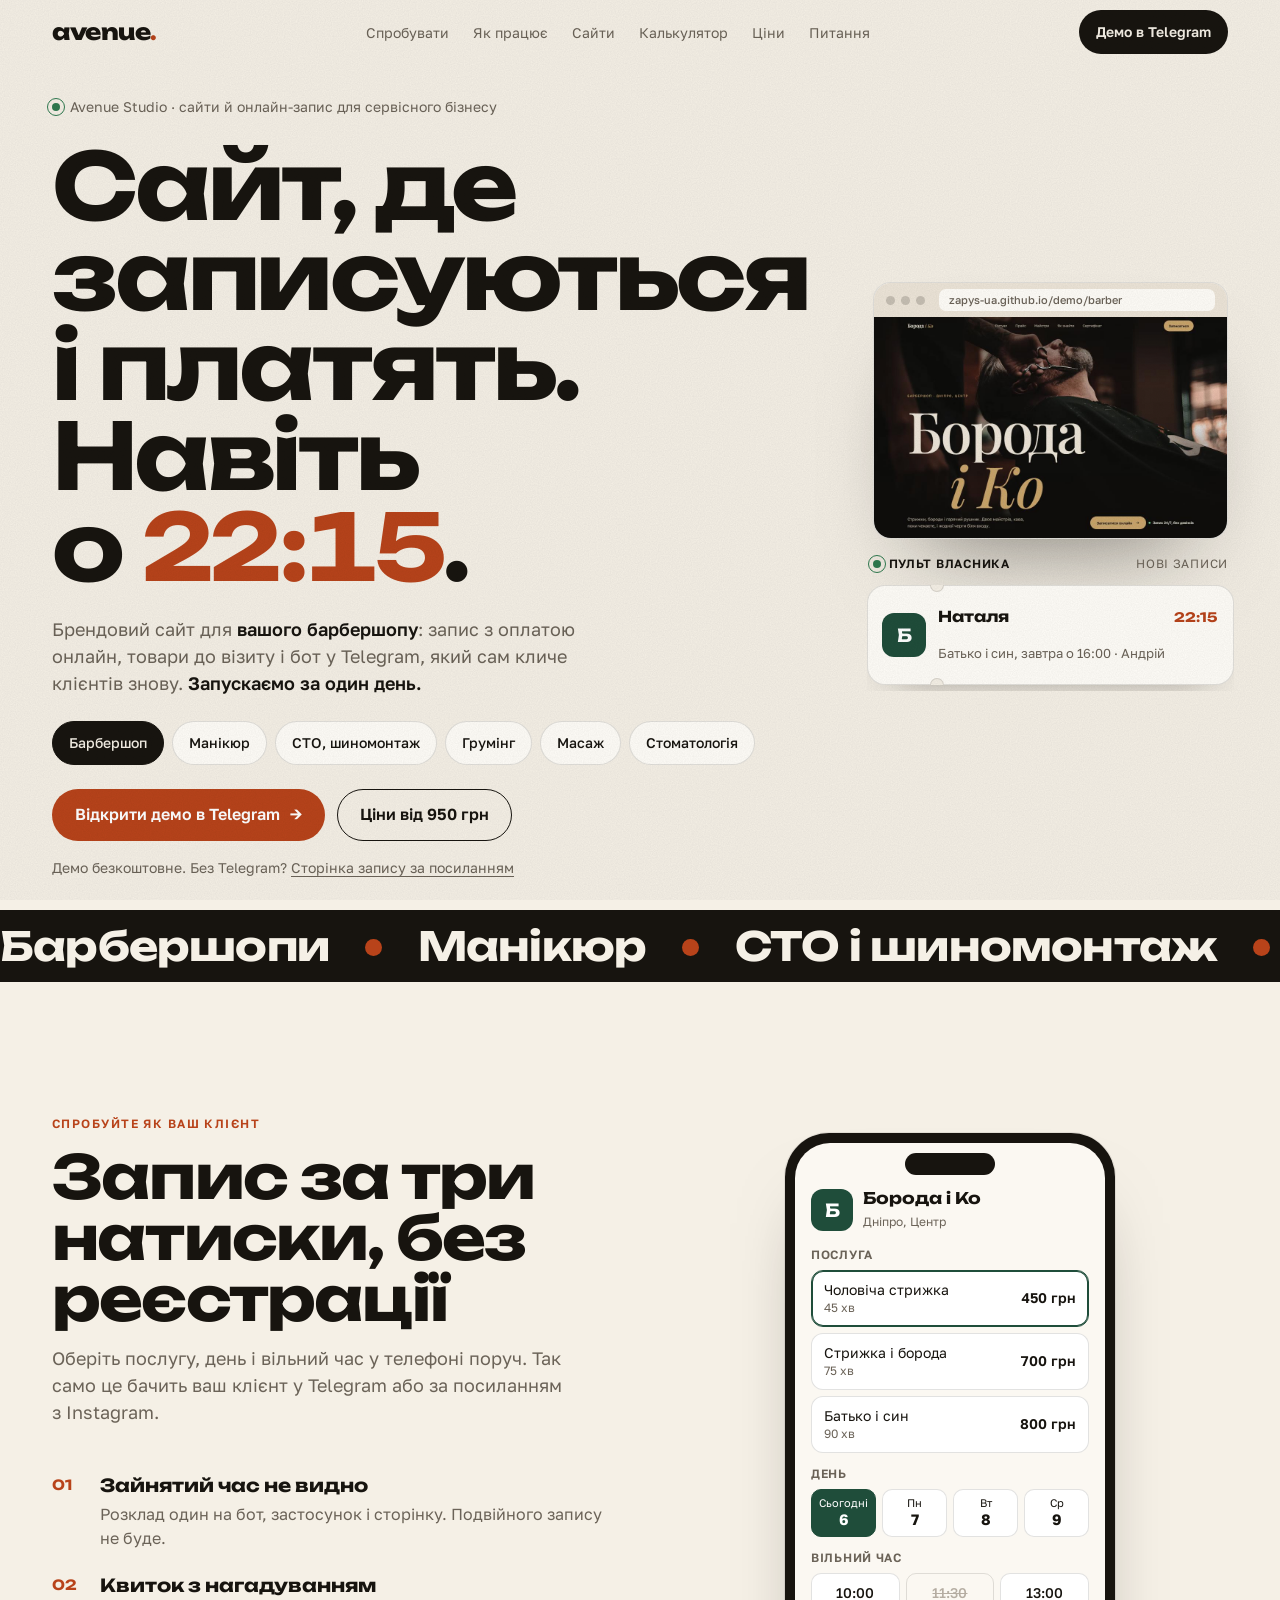
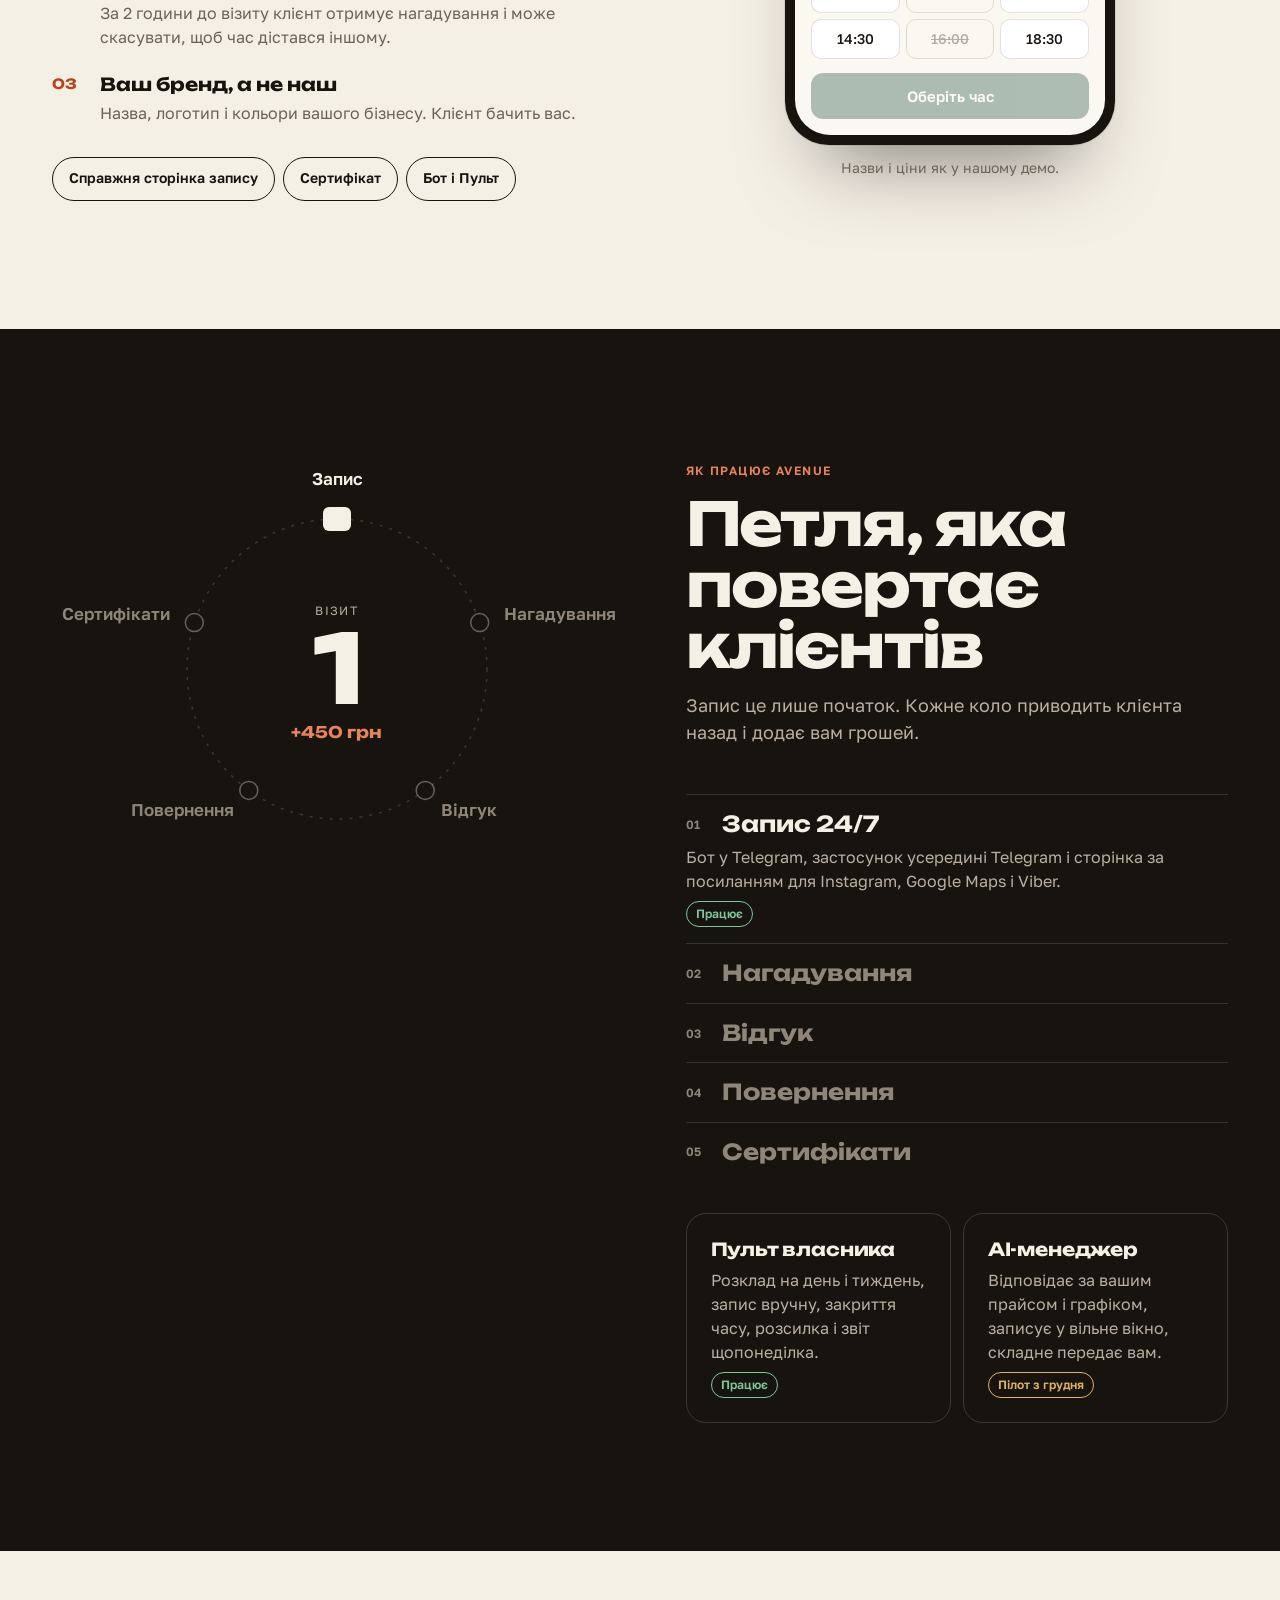
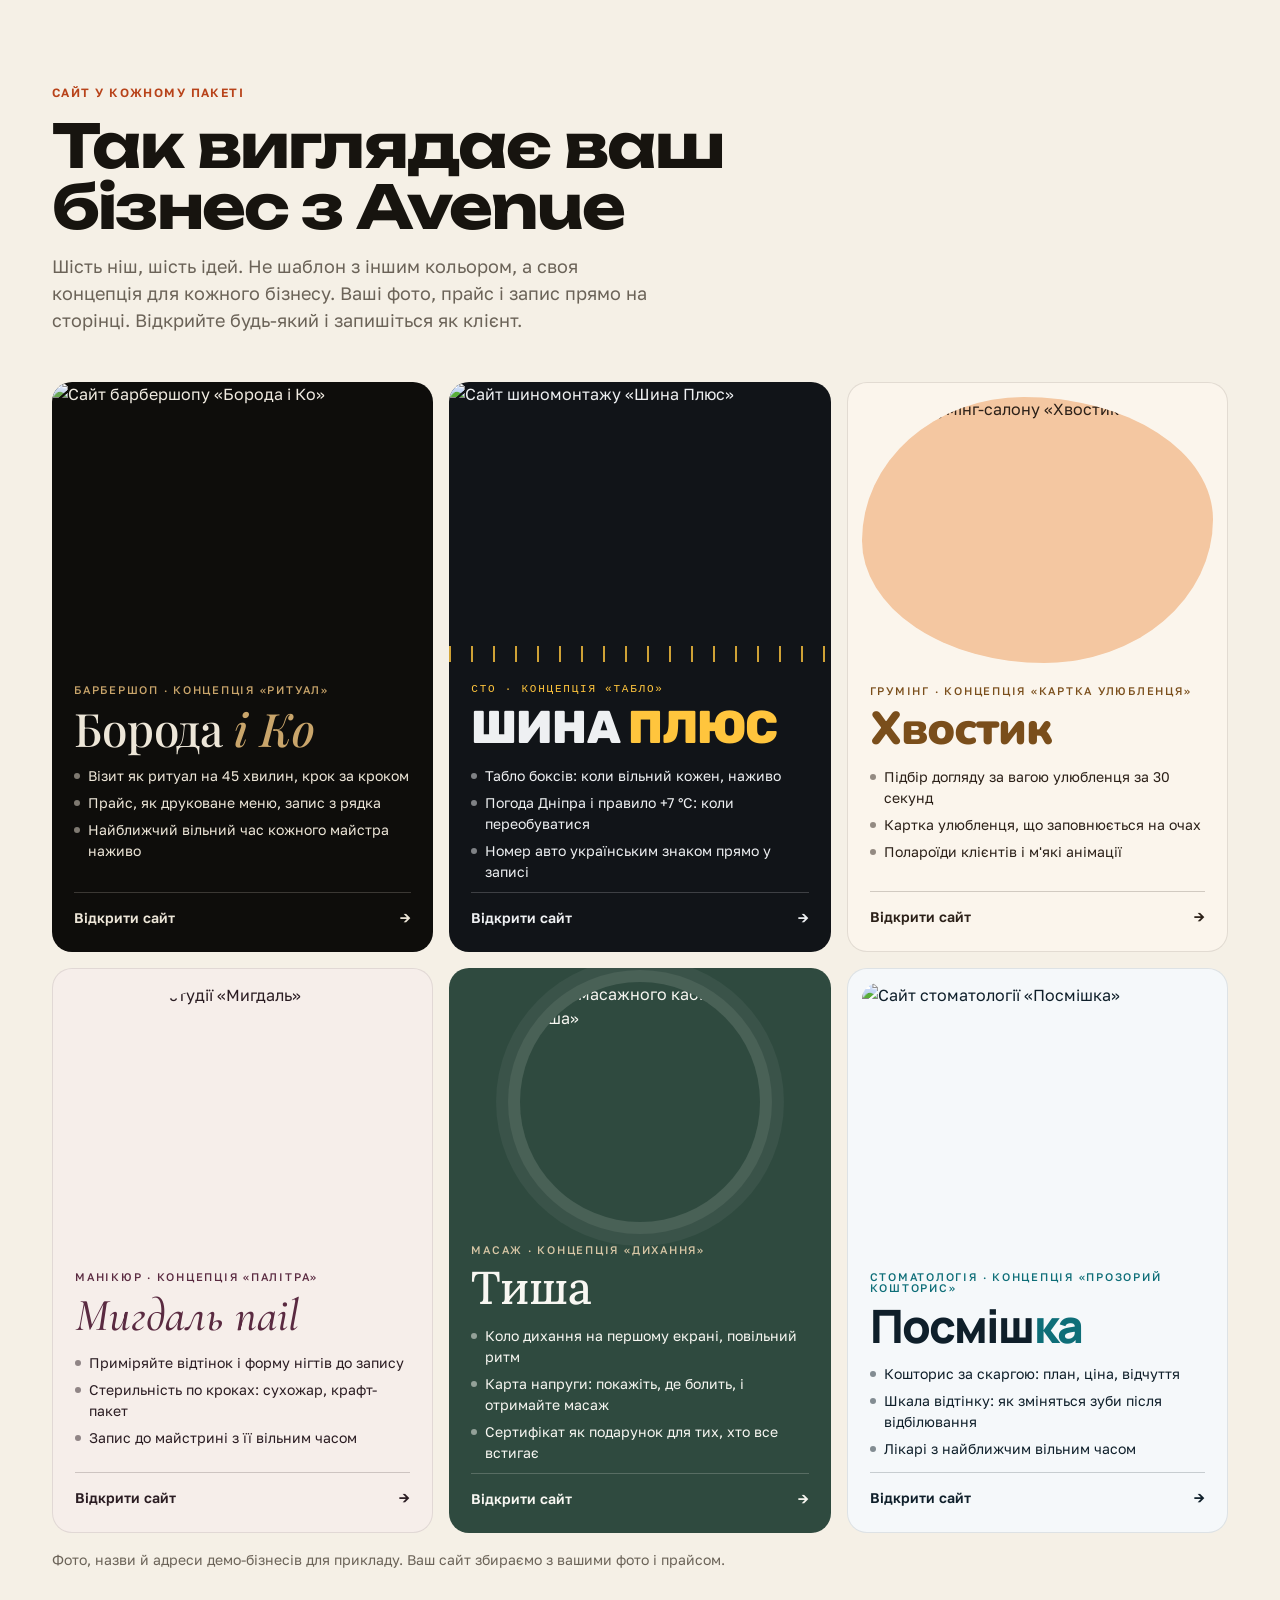
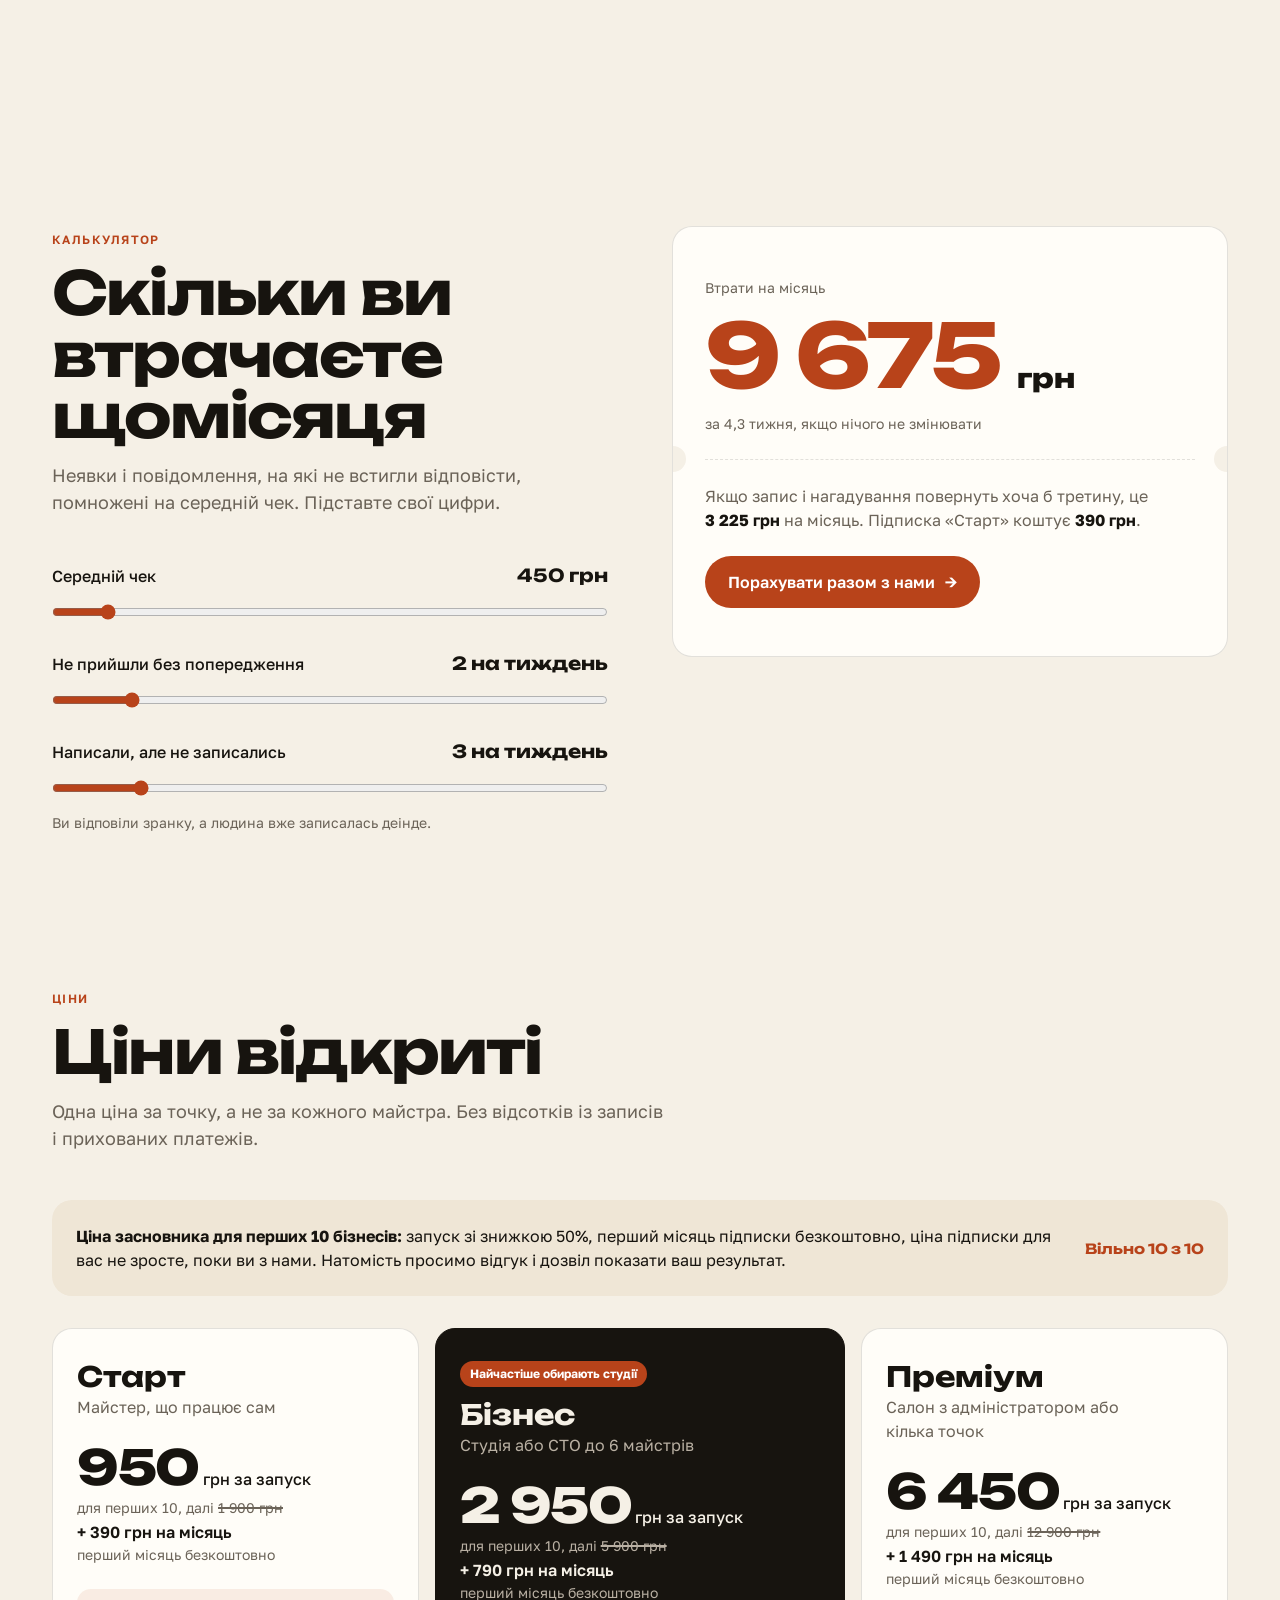
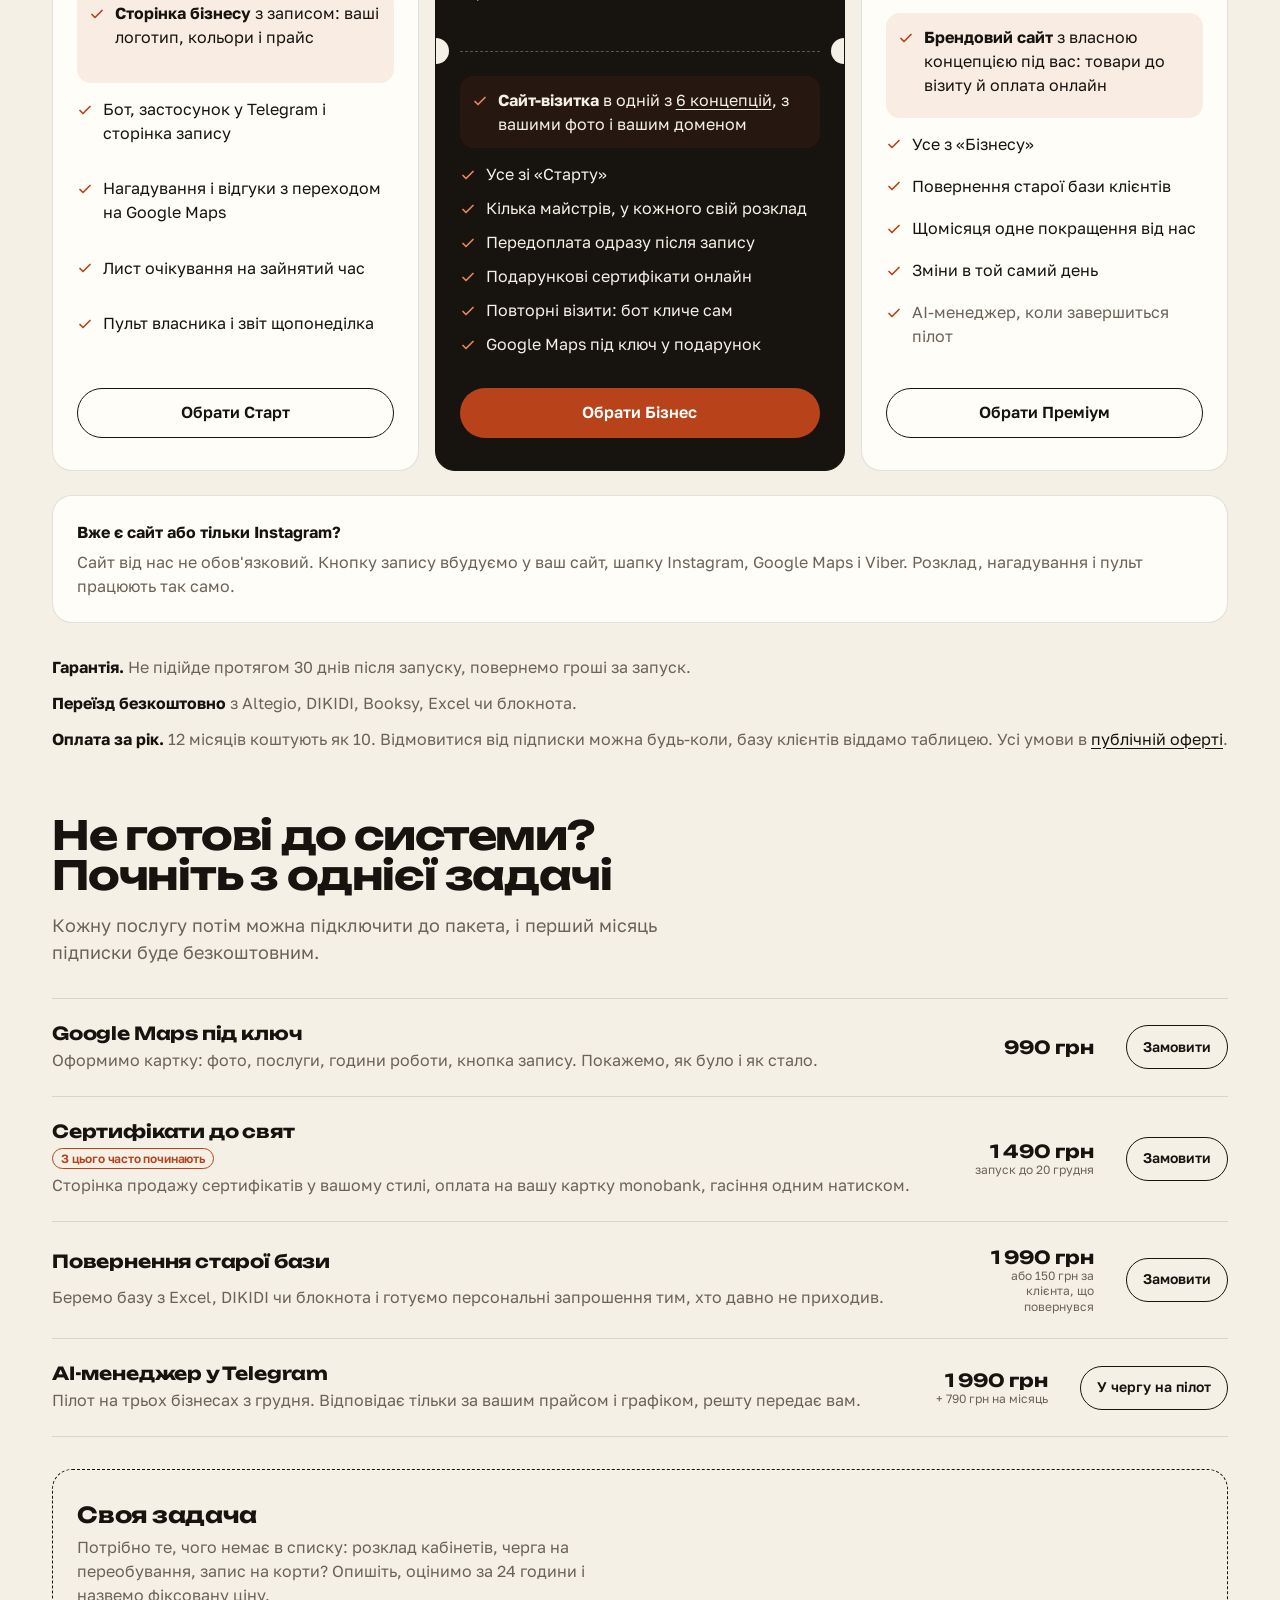
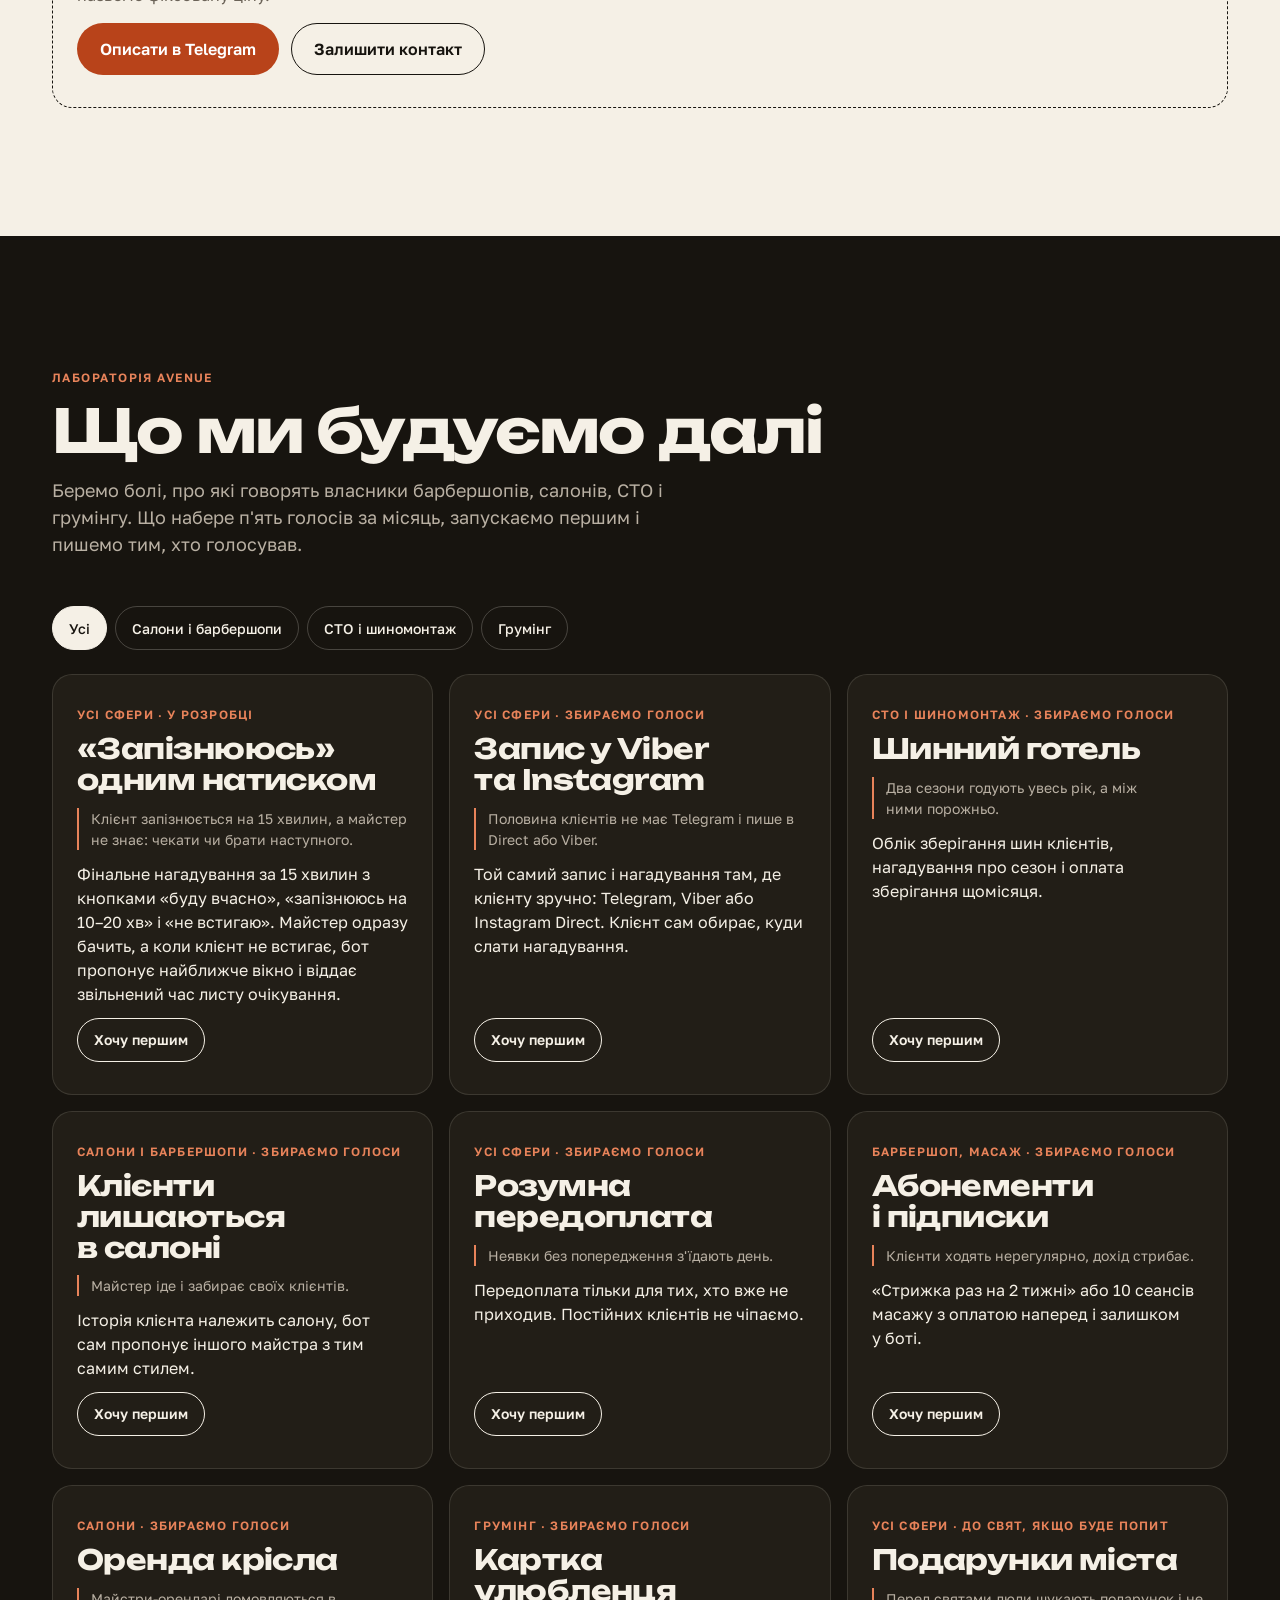
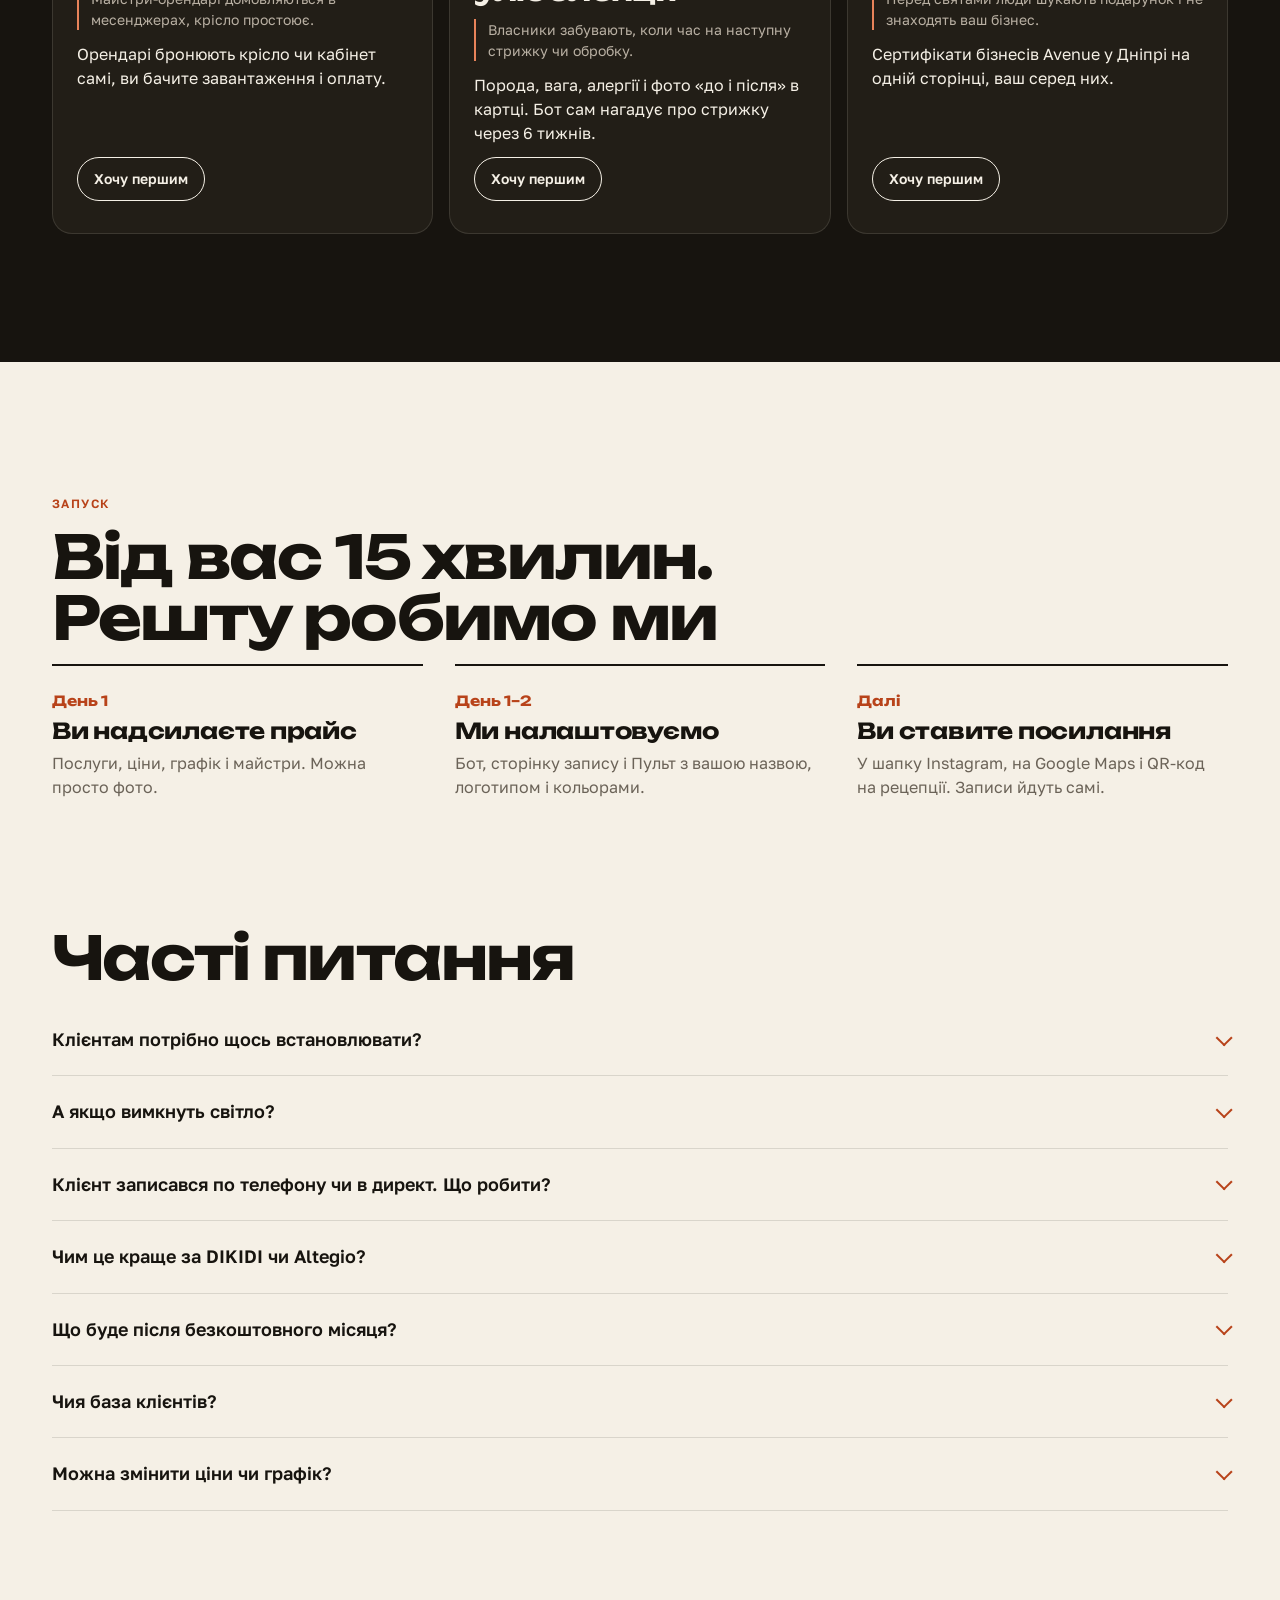
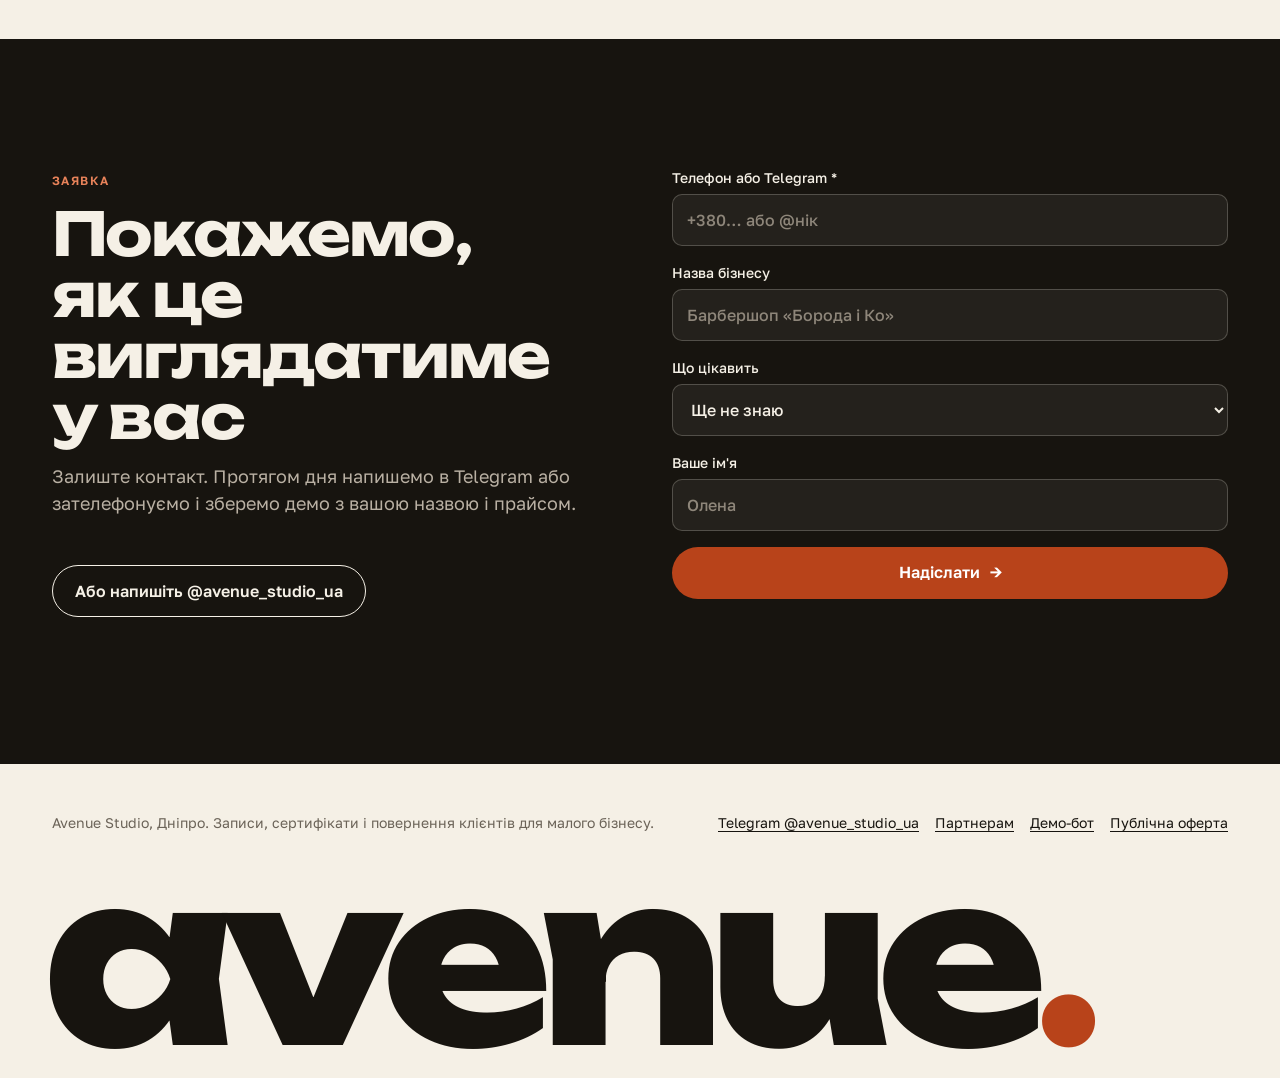
==== commit 58ee9d1b: "Сайт в каждом пакете ступенями, альтернатива «вже є сайт», Лаборатория: «Запізнююсь» и Viber/Instagr" ====
--- a/index.html
+++ b/index.html
@@ -253,6 +253,12 @@
 .sub-p span{display:block;color:var(--mute);font-weight:400;font-size:var(--t-sm)}
 .ticks{list-style:none;display:grid;gap:10px;margin-bottom:var(--s-6);flex:1}
 .ticks li{position:relative;padding-left:26px}
+/* Рядок сайту в кожному пакеті: сходинки «сторінка → візитка → брендовий сайт» */
+.ticks li.site-l{padding:12px 12px 12px 38px;margin-bottom:4px;border-radius:var(--r-md);background:color-mix(in srgb,var(--acc) 9%,transparent)}
+.ticks li.site-l::before{left:12px;top:calc(12px + .3em)}
+.ticks li.site-l a{text-decoration:underline;text-underline-offset:3px}
+.alt{display:grid;gap:6px;margin-top:var(--s-5);padding:var(--s-5);border-radius:var(--r-lg);border:1.5px solid var(--line);background:var(--card)}
+.alt p{color:var(--mute)}
 .ticks li::before{content:"";position:absolute;left:0;top:.3em;width:16px;height:16px;background:currentColor;-webkit-mask:url("data:image/svg+xml,%3Csvg xmlns='http://www.w3.org/2000/svg' viewBox='0 0 16 16' fill='none' stroke='black' stroke-width='1.75' stroke-linecap='round' stroke-linejoin='round'%3E%3Cpath d='M3 8.5l3 3 7-7'/%3E%3C/svg%3E") center/contain no-repeat;mask:url("data:image/svg+xml,%3Csvg xmlns='http://www.w3.org/2000/svg' viewBox='0 0 16 16' fill='none' stroke='black' stroke-width='1.75' stroke-linecap='round' stroke-linejoin='round'%3E%3Cpath d='M3 8.5l3 3 7-7'/%3E%3C/svg%3E") center/contain no-repeat;color:var(--acc)}
 .ticks .pilot{color:var(--mute)}
 .plan.main{background:var(--av-ink);color:var(--av-paper);border-color:var(--av-ink)}
@@ -546,7 +552,7 @@
 <section id="sites">
   <div class="wrap">
     <div class="rv">
-      <span class="kicker">Сайт у пакеті «Преміум»</span>
+      <span class="kicker">Сайт у кожному пакеті</span>
       <h2 class="h2">Так виглядає ваш бізнес з Avenue</h2>
       <p class="sub">Шість ніш, шість ідей. Не шаблон з іншим кольором, а своя концепція для кожного бізнесу. Ваші фото, прайс і запис прямо на сторінці. Відкрийте будь-який і запишіться як клієнт.</p>
     </div>
@@ -632,11 +638,11 @@
       <p class="was">для перших 10, далі <s>1 900 грн</s></p>
       <p class="sub-p">+ 390 грн на місяць<span>перший місяць безкоштовно</span></p>
       <ul class="ticks">
+        <li class="site-l"><b>Сторінка бізнесу</b> з записом: ваші логотип, кольори і прайс</li>
         <li>Бот, застосунок у Telegram і сторінка запису</li>
         <li>Нагадування і відгуки з переходом на Google Maps</li>
         <li>Лист очікування на зайнятий час</li>
         <li>Пульт власника і звіт щопонеділка</li>
-        <li>Ваш логотип і кольори</li>
       </ul>
       <a class="btn btn-line" href="#zayavka" data-interest="Пакет Старт">Обрати Старт</a>
     </article>
@@ -649,6 +655,7 @@
       <p class="sub-p">+ 790 грн на місяць<span>перший місяць безкоштовно</span></p>
       <hr class="cut">
       <ul class="ticks">
+        <li class="site-l"><b>Сайт-візитка</b> в одній з <a href="#sites">6 концепцій</a>, з вашими фото і вашим доменом</li>
         <li>Усе зі «Старту»</li>
         <li>Кілька майстрів, у кожного свій розклад</li>
         <li>Передоплата одразу після запису</li>
@@ -665,8 +672,8 @@
       <p class="was">для перших 10, далі <s>12 900 грн</s></p>
       <p class="sub-p">+ 1 490 грн на місяць<span>перший місяць безкоштовно</span></p>
       <ul class="ticks">
+        <li class="site-l"><b>Брендовий сайт</b> з власною концепцією під вас: товари до візиту й оплата онлайн</li>
         <li>Усе з «Бізнесу»</li>
-        <li>Сайт бізнесу з записом, <a href="demo/barber/" style="text-decoration:underline;text-underline-offset:3px">як у прикладі</a></li>
         <li>Повернення старої бази клієнтів</li>
         <li>Щомісяця одне покращення від нас</li>
         <li>Зміни в той самий день</li>
@@ -674,6 +681,11 @@
       </ul>
       <a class="btn btn-line" href="#zayavka" data-interest="Пакет Преміум">Обрати Преміум</a>
     </article>
+  </div>
+
+  <div class="alt rv">
+    <b>Вже є сайт або тільки Instagram?</b>
+    <p>Сайт від нас не обов'язковий. Кнопку запису вбудуємо у ваш сайт, шапку Instagram, Google Maps і Viber. Розклад, нагадування і пульт працюють так само.</p>
   </div>
 
   <div class="terms rv">
@@ -939,6 +951,8 @@
 // ---------- Лабораторія: продукти з дослідження болів (docs/research/sphere-pains.md) ----------
 // Список оновлює щотижнева рада. «Хочу першим» іде в zapys-lead у полі niche.
 var LAB = [
+  { f: "all", tag: "Усі сфери", t: "«Запізнююсь» одним натиском", key: "Запізнююсь", pain: "Клієнт запізнюється на 15 хвилин, а майстер не знає: чекати чи брати наступного.", get: "Фінальне нагадування за 15 хвилин з кнопками «буду вчасно», «запізнююсь на 10–20 хв» і «не встигаю». Майстер одразу бачить, а коли клієнт не встигає, бот пропонує найближче вікно і віддає звільнений час листу очікування.", when: "У розробці" },
+  { f: "all", tag: "Усі сфери", t: "Запис у Viber та Instagram", key: "Viber та Instagram", pain: "Половина клієнтів не має Telegram і пише в Direct або Viber.", get: "Той самий запис і нагадування там, де клієнту зручно: Telegram, Viber або Instagram Direct. Клієнт сам обирає, куди слати нагадування.", when: "Збираємо голоси" },
   { f: "auto", tag: "СТО і шиномонтаж", t: "Шинний готель", key: "Шинний готель", pain: "Два сезони годують увесь рік, а між ними порожньо.", get: "Облік зберігання шин клієнтів, нагадування про сезон і оплата зберігання щомісяця.", when: "Збираємо голоси" },
   { f: "beauty", tag: "Салони і барбершопи", t: "Клієнти лишаються в салоні", key: "Клієнти лишаються", pain: "Майстер іде і забирає своїх клієнтів.", get: "Історія клієнта належить салону, бот сам пропонує іншого майстра з тим самим стилем.", when: "Збираємо голоси" },
   { f: "all", tag: "Усі сфери", t: "Розумна передоплата", key: "Розумна передоплата", pain: "Неявки без попередження з'їдають день.", get: "Передоплата тільки для тих, хто вже не приходив. Постійних клієнтів не чіпаємо.", when: "Збираємо голоси" },
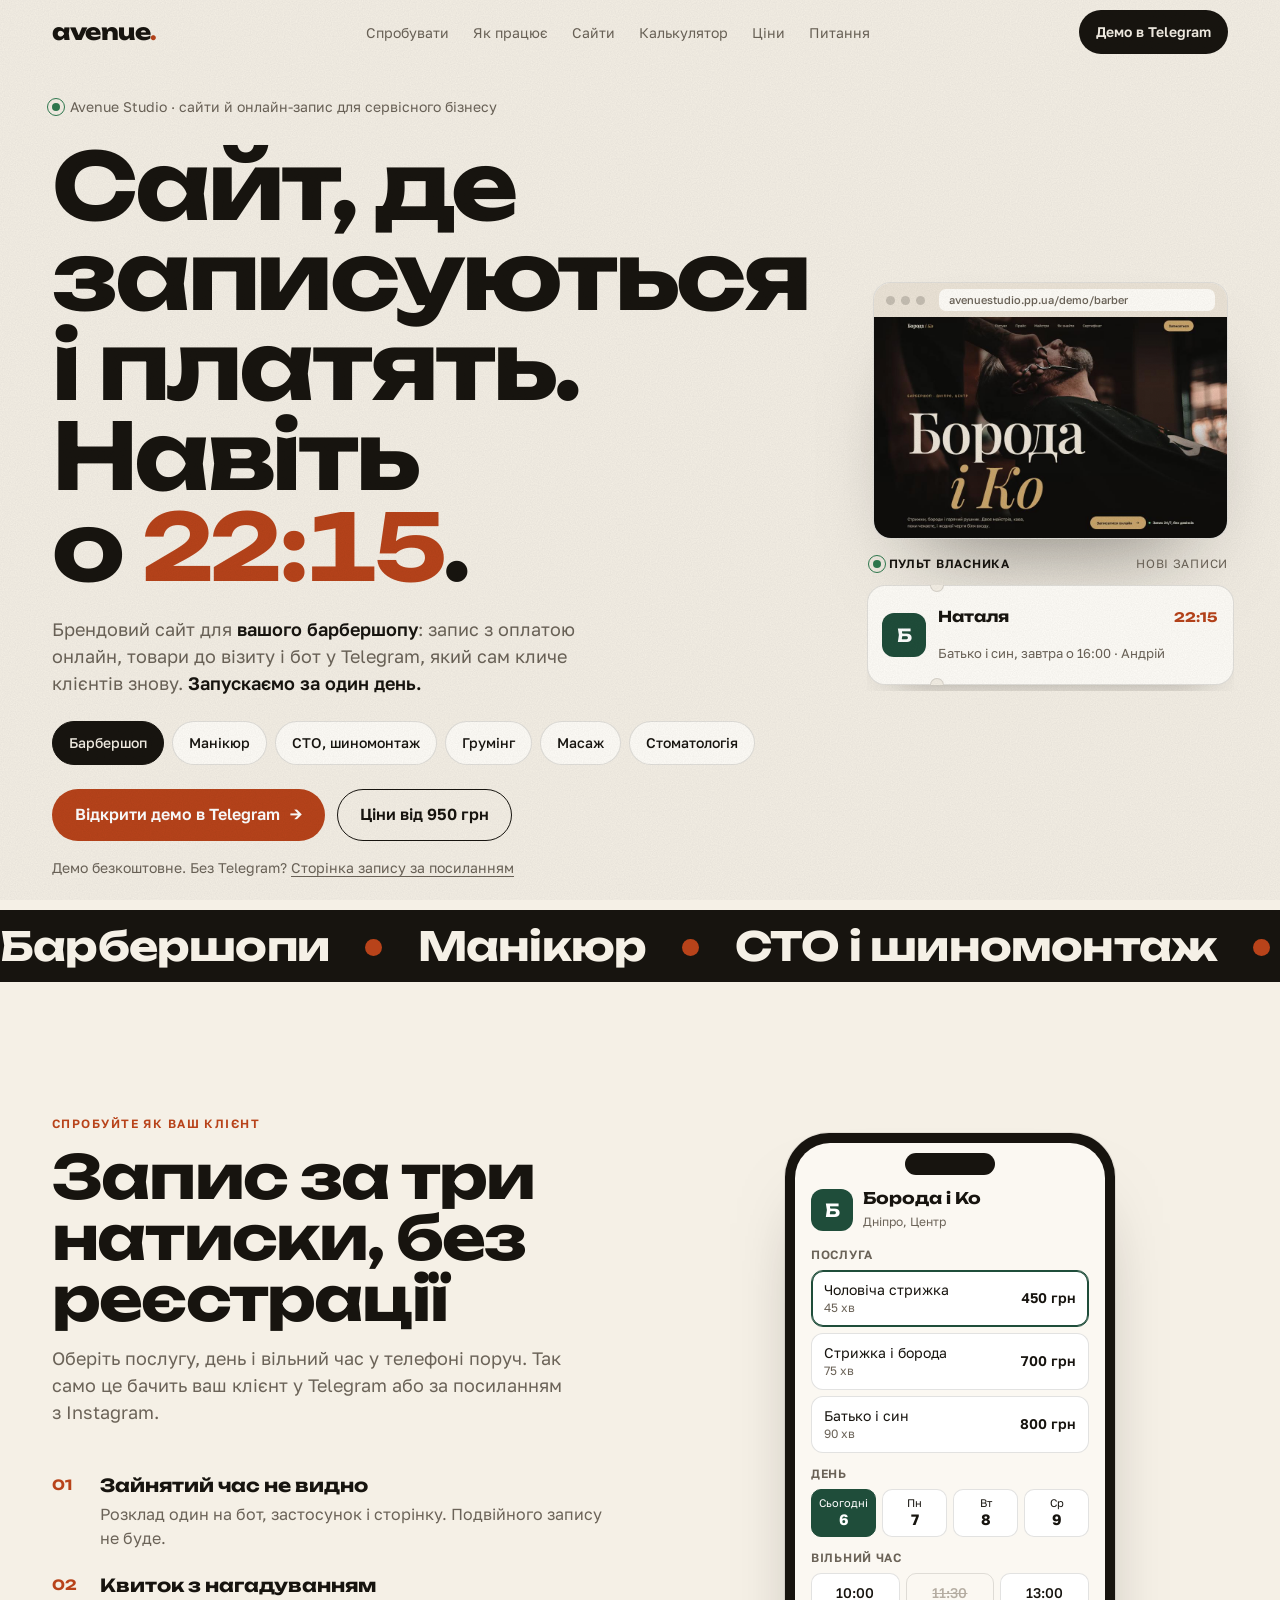
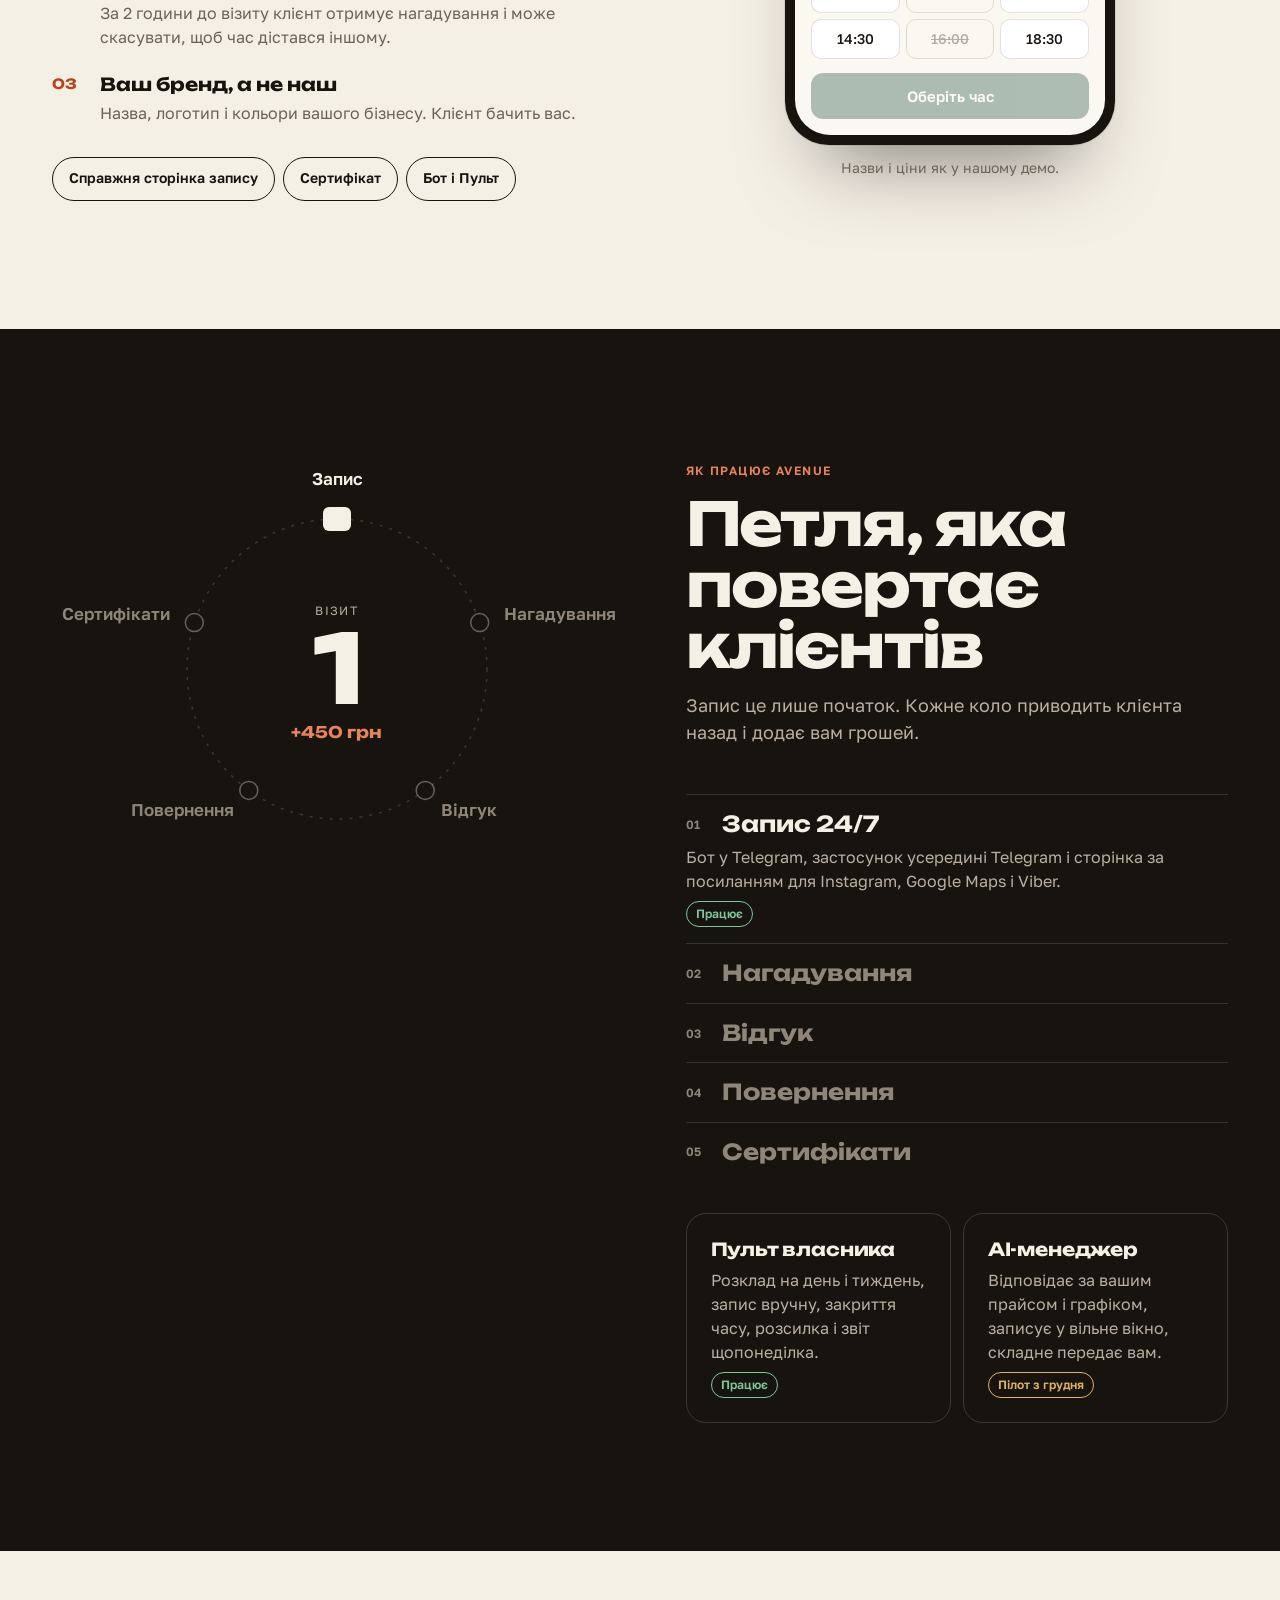
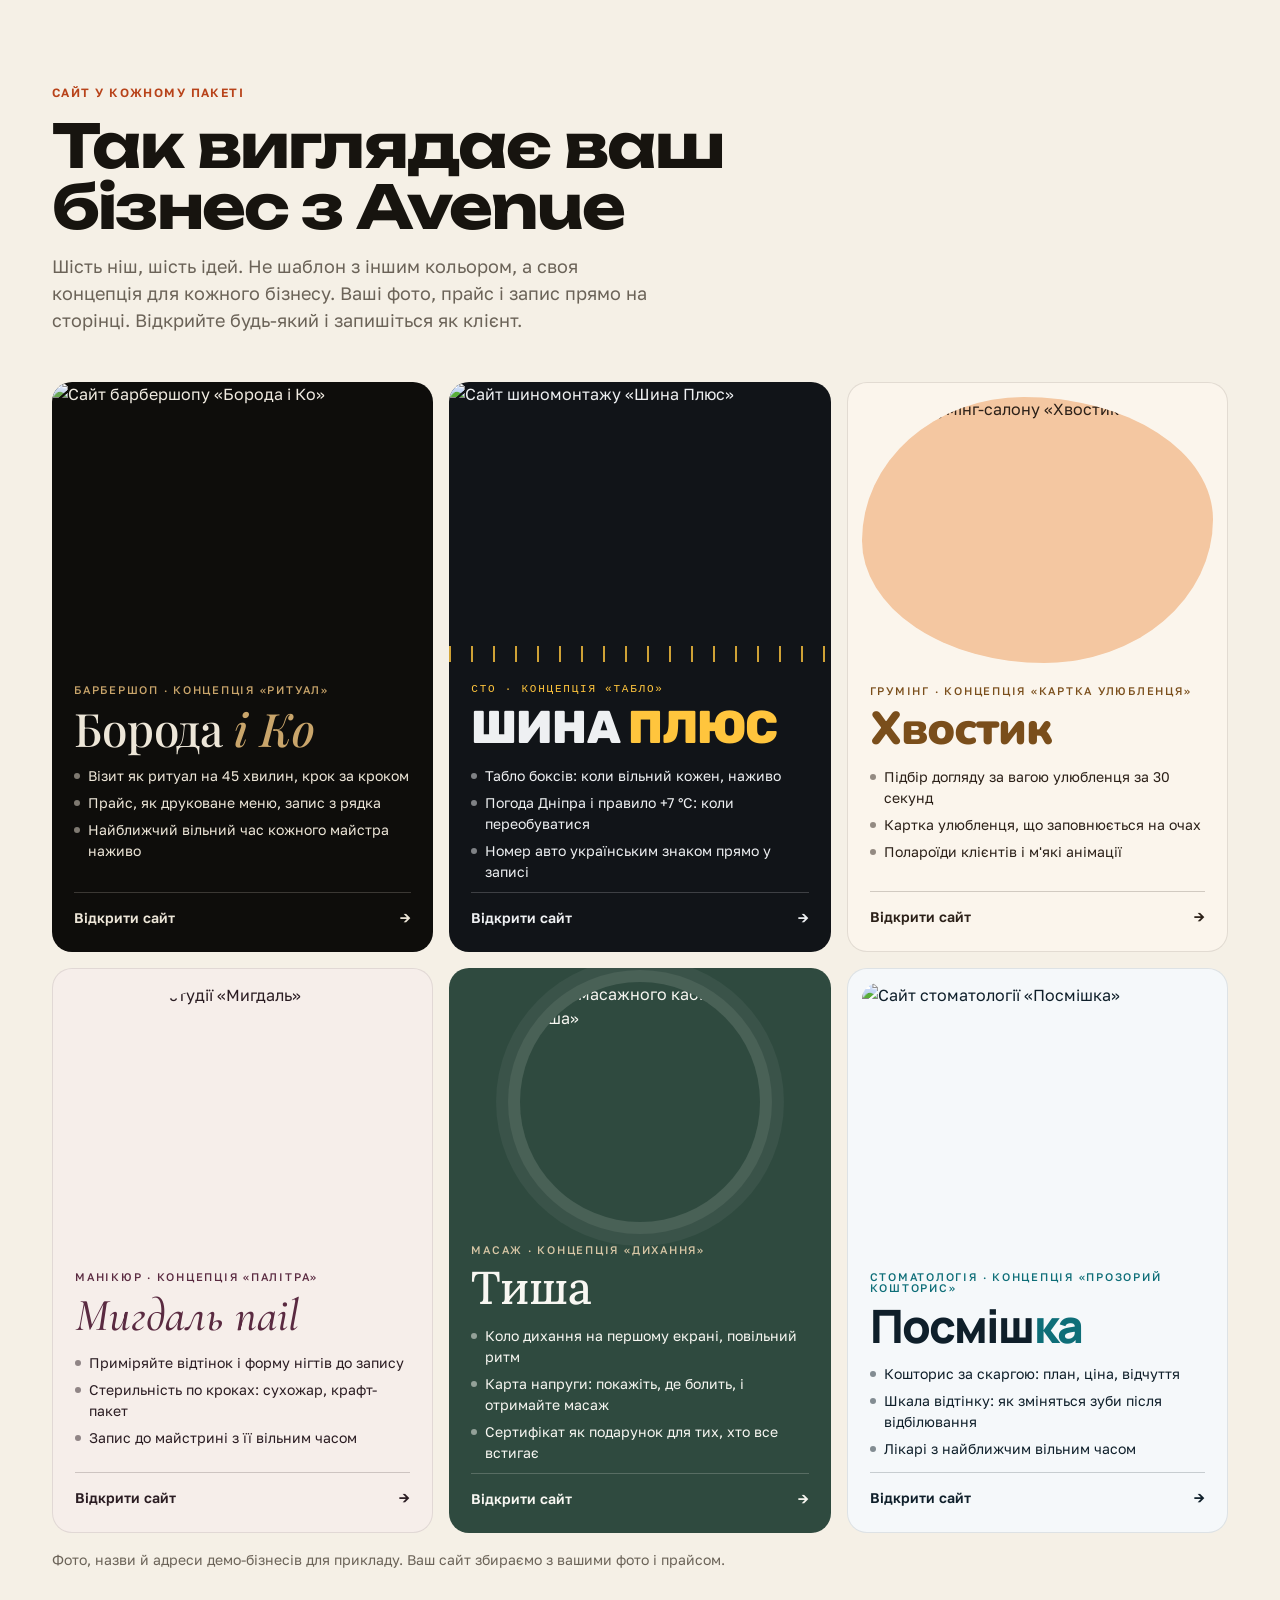
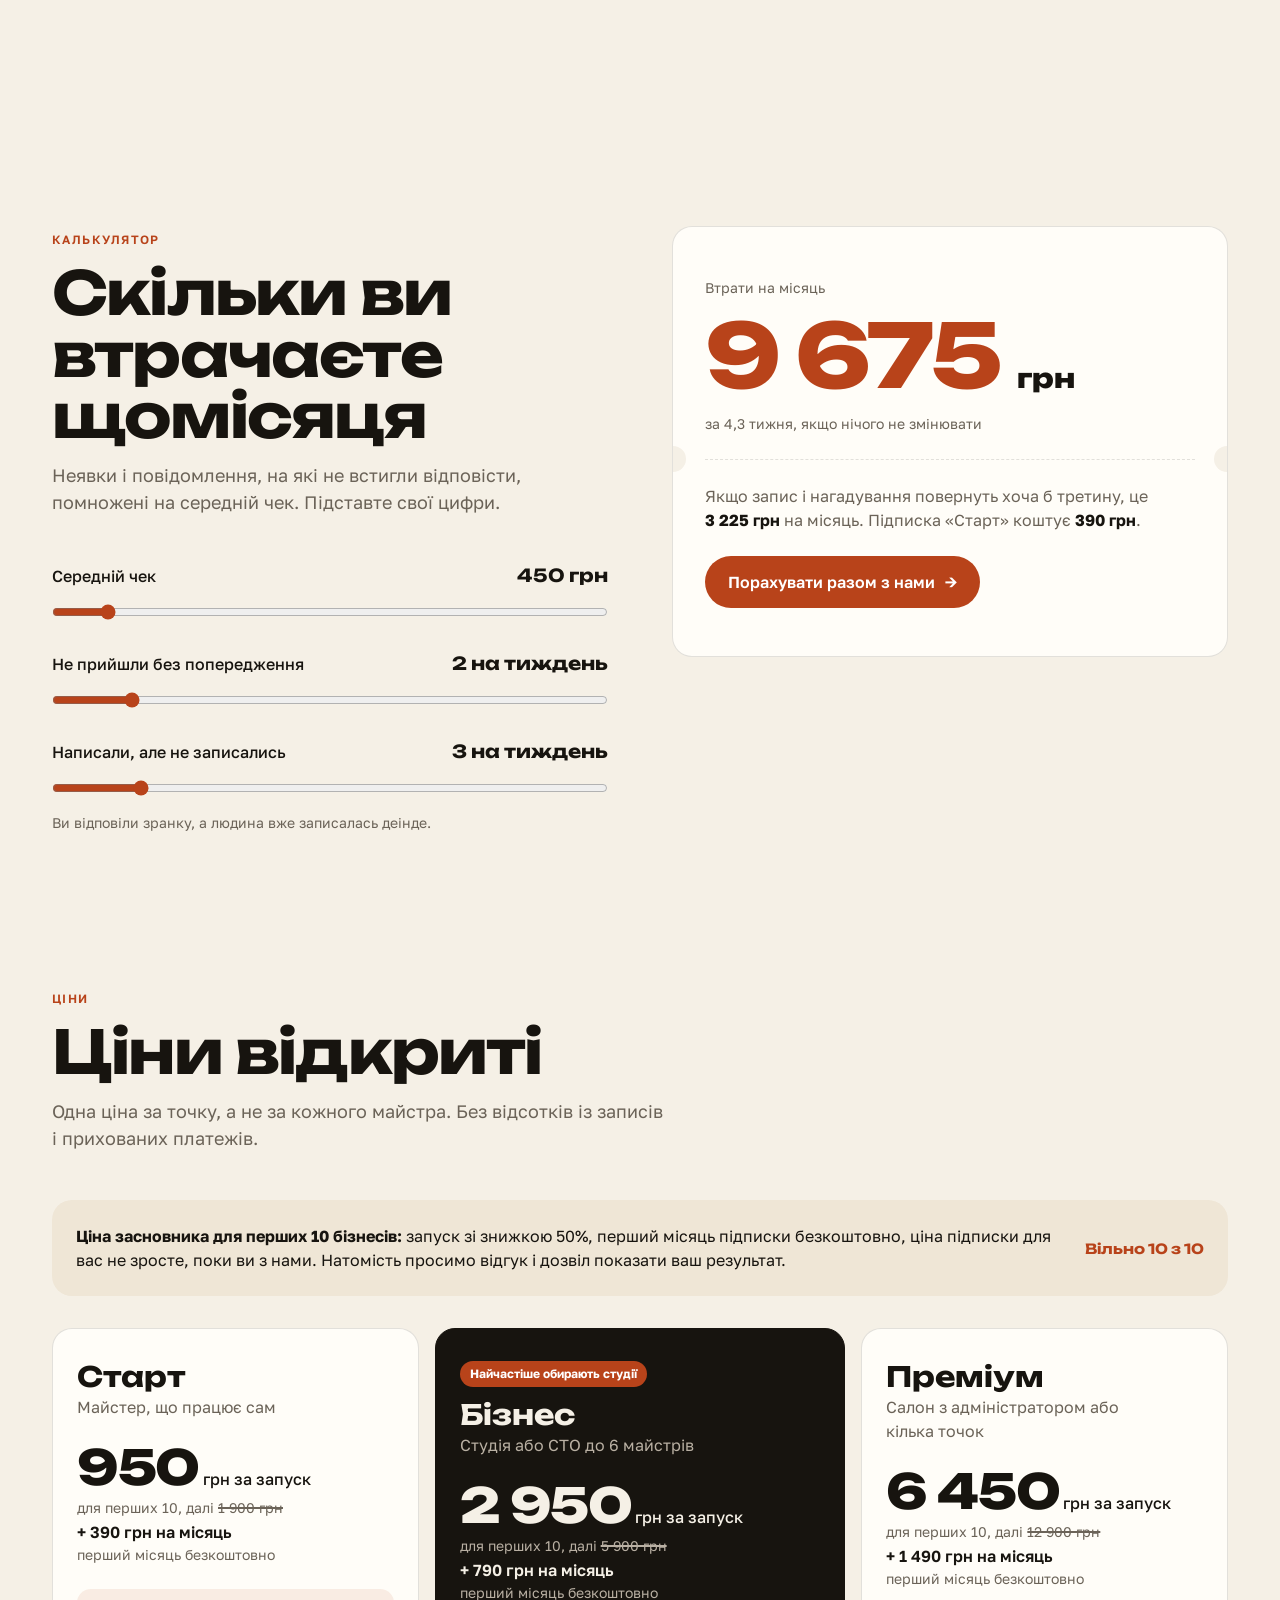
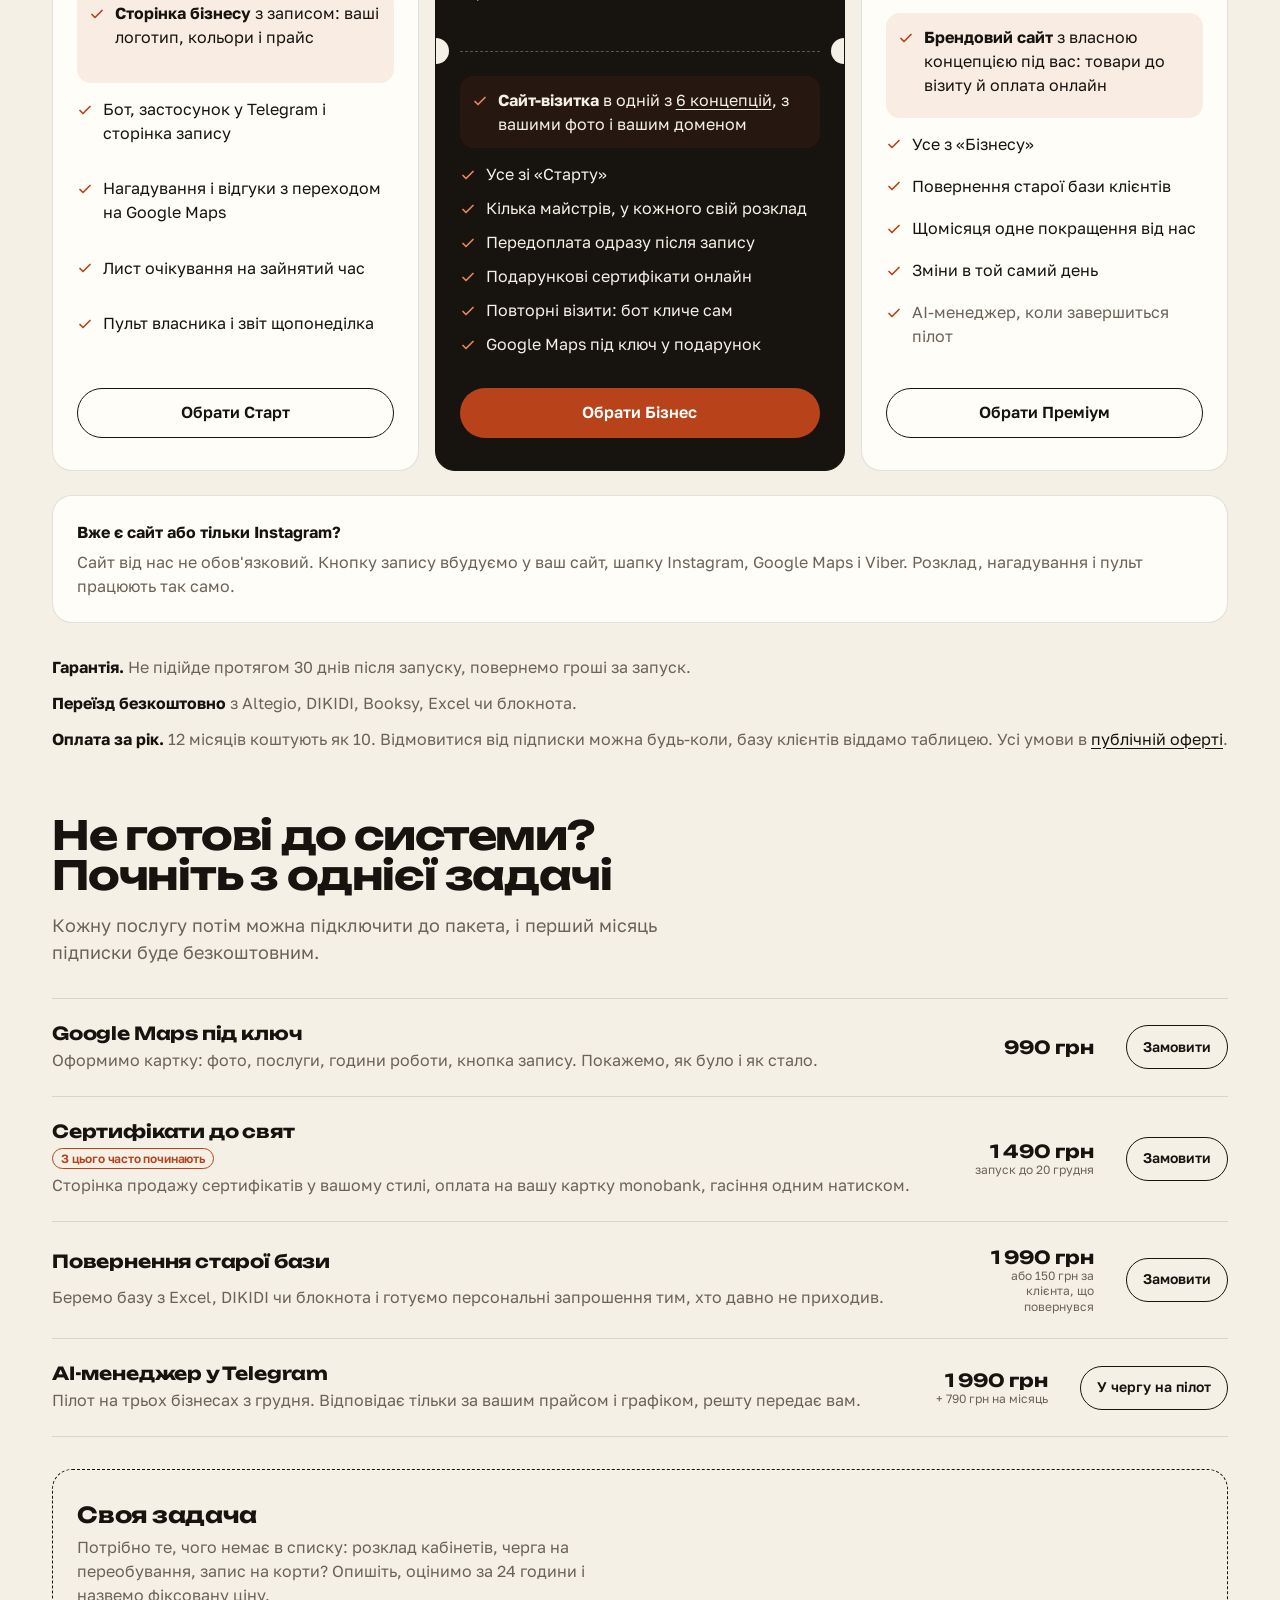
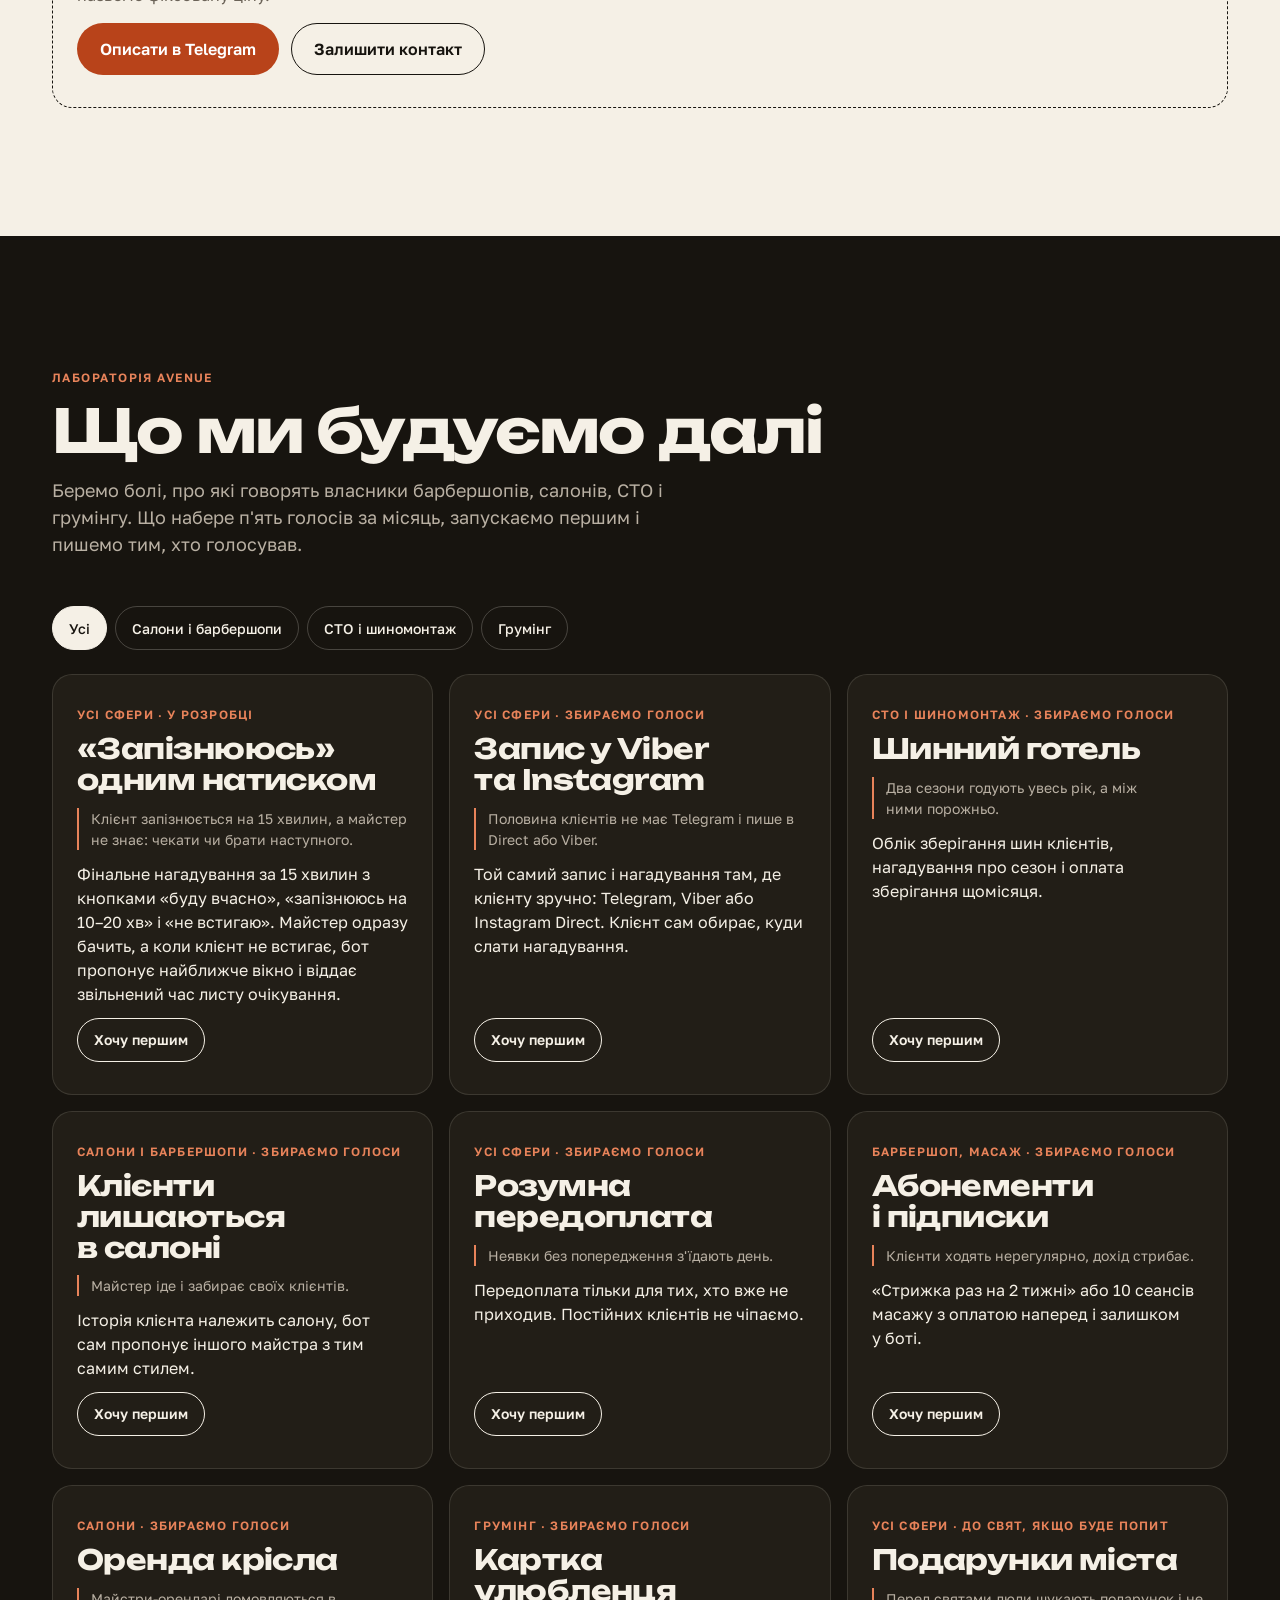
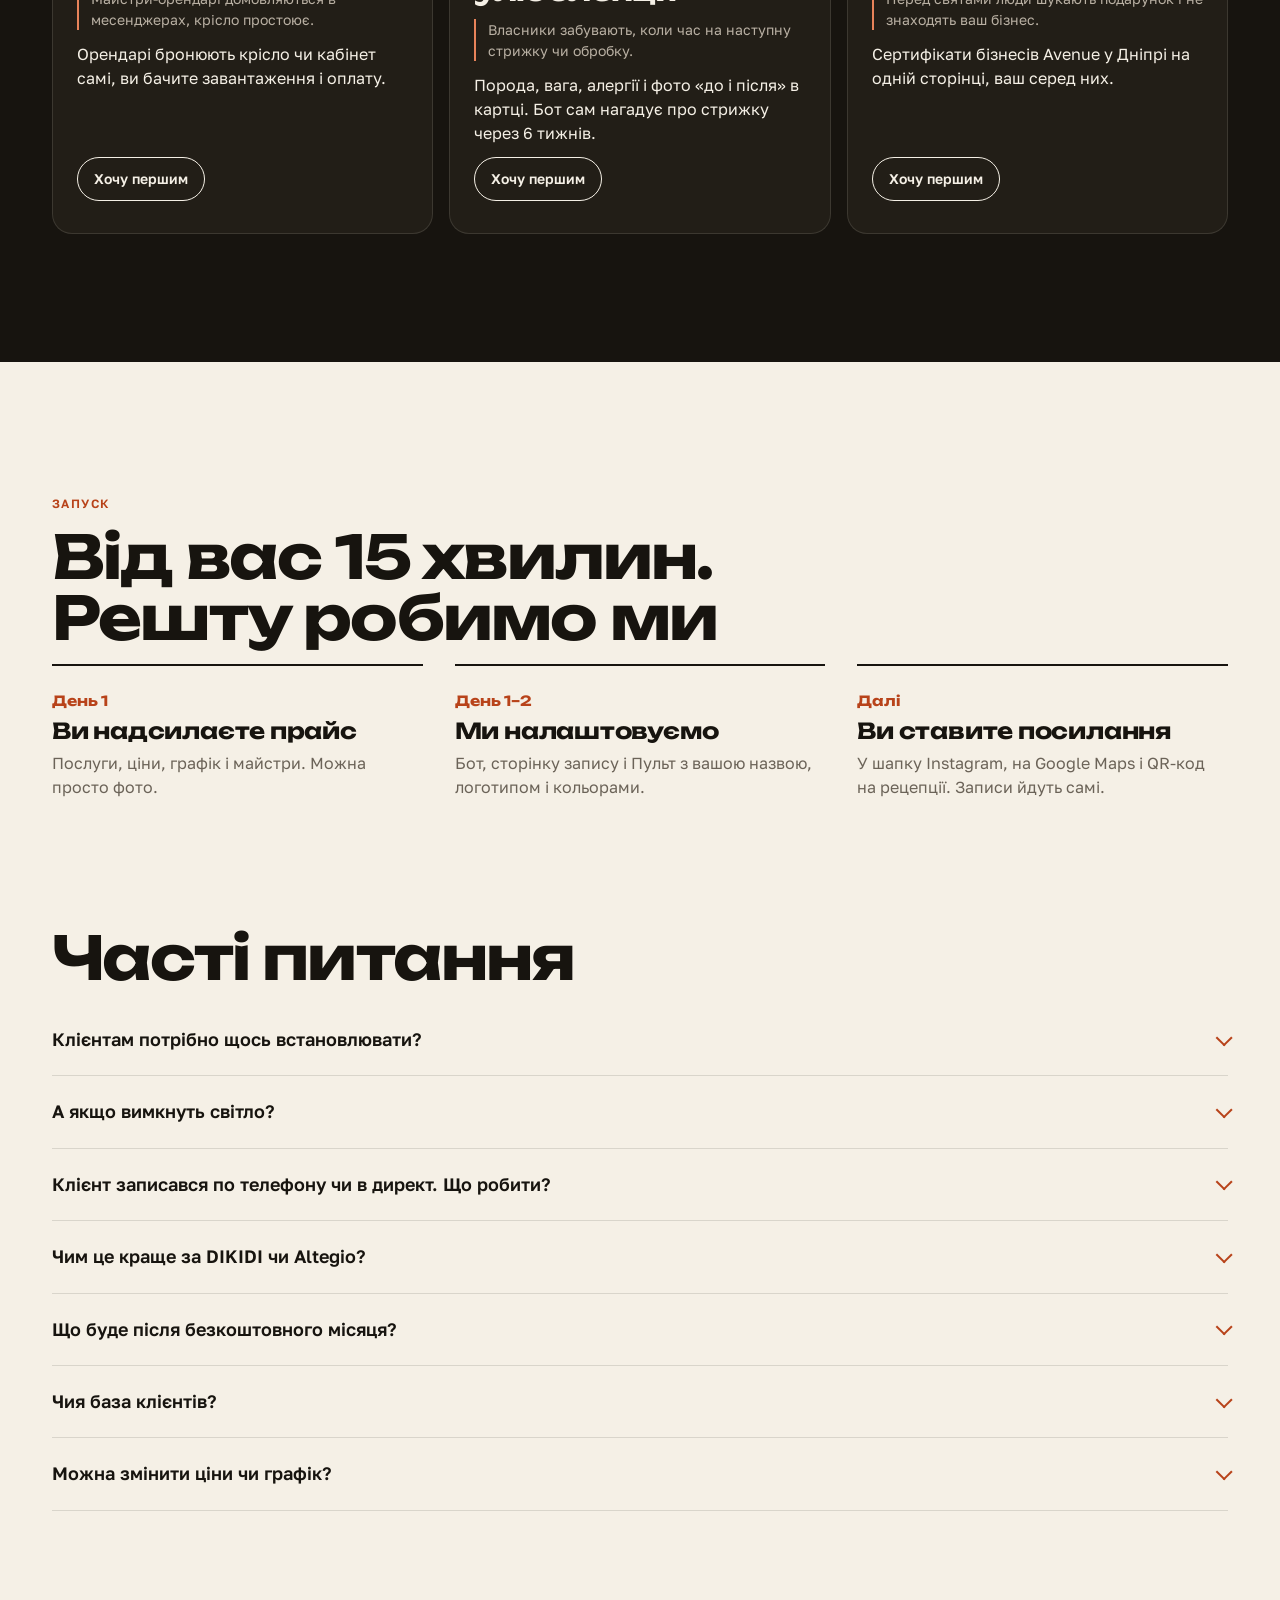
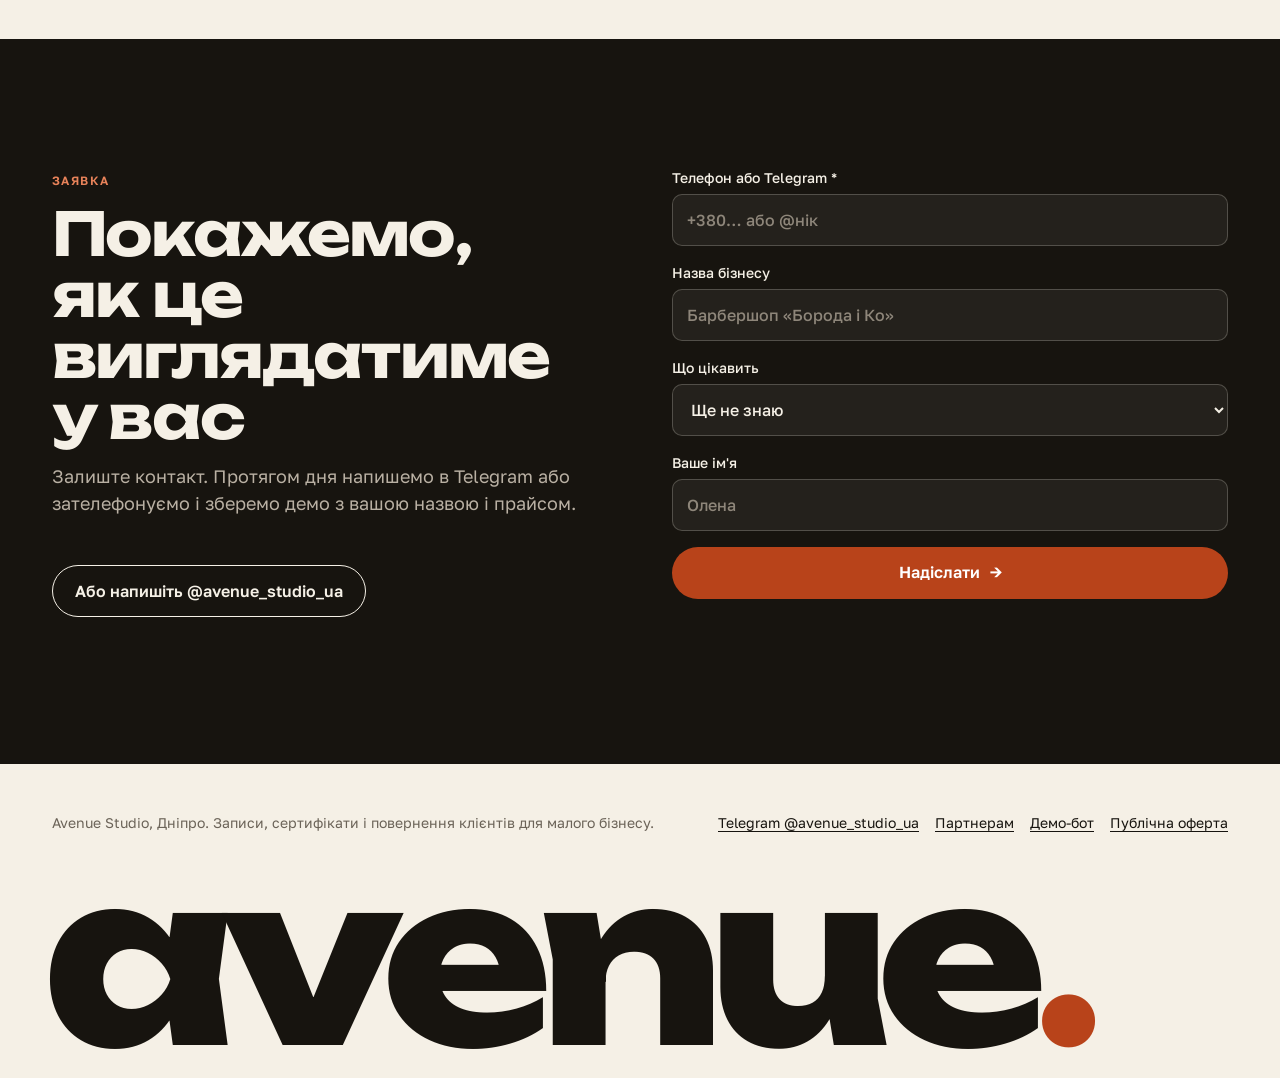
==== commit 210523ec: "1.21: адрес avenuestudio.pp.ua вместо zapys-ua.github.io, файл CNAME Сливать только после регистраци" ====
--- a/index.html
+++ b/index.html
@@ -7,9 +7,9 @@
 <meta name="description" content="Бот запису в Telegram, сторінка запису за посиланням, сертифікати і повернення клієнтів для барбершопів, салонів, СТО і грумінгу. Налаштуємо за вас за один день, ціни відкриті.">
 <meta property="og:title" content="Avenue: клієнти записуються самі і повертаються">
 <meta property="og:description" content="Клієнти записуються 24/7, а бот кличе їх знову. Налаштуємо за вас за один день, ціни відкриті на сайті.">
-<meta property="og:image" content="https://zapys-ua.github.io/og.png">
+<meta property="og:image" content="https://avenuestudio.pp.ua/og.png">
 <meta property="og:type" content="website">
-<meta property="og:url" content="https://zapys-ua.github.io/">
+<meta property="og:url" content="https://avenuestudio.pp.ua/">
 <meta name="twitter:card" content="summary_large_image">
 <meta name="theme-color" content="#F5F0E6">
 <link rel="preconnect" href="https://fonts.googleapis.com">
@@ -458,7 +458,7 @@
 
   <div class="show">
   <a class="browser" id="browser" href="demo/barber/">
-    <span class="bbar" aria-hidden="true"><i></i><i></i><i></i><span id="burl">zapys-ua.github.io/demo/barber</span></span>
+    <span class="bbar" aria-hidden="true"><i></i><i></i><i></i><span id="burl">avenuestudio.pp.ua/demo/barber</span></span>
     <span class="bimgs"><img data-s="barber" class="on" src="assets/sites/barber.jpg" alt="Демо-сайт Борода і Ко" width="960" height="600" fetchpriority="high"><img data-s="sto" class="" src="assets/sites/sto.jpg" alt="Демо-сайт Шина Плюс" width="960" height="600" loading="lazy"><img data-s="groom" class="" src="assets/sites/groom.jpg" alt="Демо-сайт Хвостик" width="960" height="600" loading="lazy"><img data-s="nails" class="" src="assets/sites/nails.jpg" alt="Демо-сайт Мигдаль" width="960" height="600" loading="lazy"><img data-s="massage" class="" src="assets/sites/massage.jpg" alt="Демо-сайт Тиша" width="960" height="600" loading="lazy"><img data-s="dental" class="" src="assets/sites/dental.jpg" alt="Демо-сайт Посмішка" width="960" height="600" loading="lazy"></span>
     <span class="bgo">Відкрити сайт <span aria-hidden="true">→</span></span>
   </a>
@@ -984,7 +984,7 @@
     setTimeout(function () { sw.textContent = s.phrase; sw.classList.remove("out"); }, 160);
   } else sw.textContent = s.phrase;
   [].forEach.call(document.querySelectorAll(".bimgs img"), function (im) { im.classList.toggle("on", im.dataset.s === key); if (im.dataset.s === key) im.loading = "eager"; });
-  $("browser").href = "demo/" + key + "/"; $("burl").textContent = "zapys-ua.github.io/demo/" + key;
+  $("browser").href = "demo/" + key + "/"; $("burl").textContent = "avenuestudio.pp.ua/demo/" + key;
   [].forEach.call(document.querySelectorAll('[data-href="bot"]'), function (a) { a.href = "https://t.me/zapysua_demo_bot?start=" + key; });
   [].forEach.call(document.querySelectorAll('[data-href="book"]'), function (a) { a.href = "book/?v=" + key; });
   [].forEach.call(document.querySelectorAll('[data-href="gift"]'), function (a) { a.href = "gift/?v=" + key; });
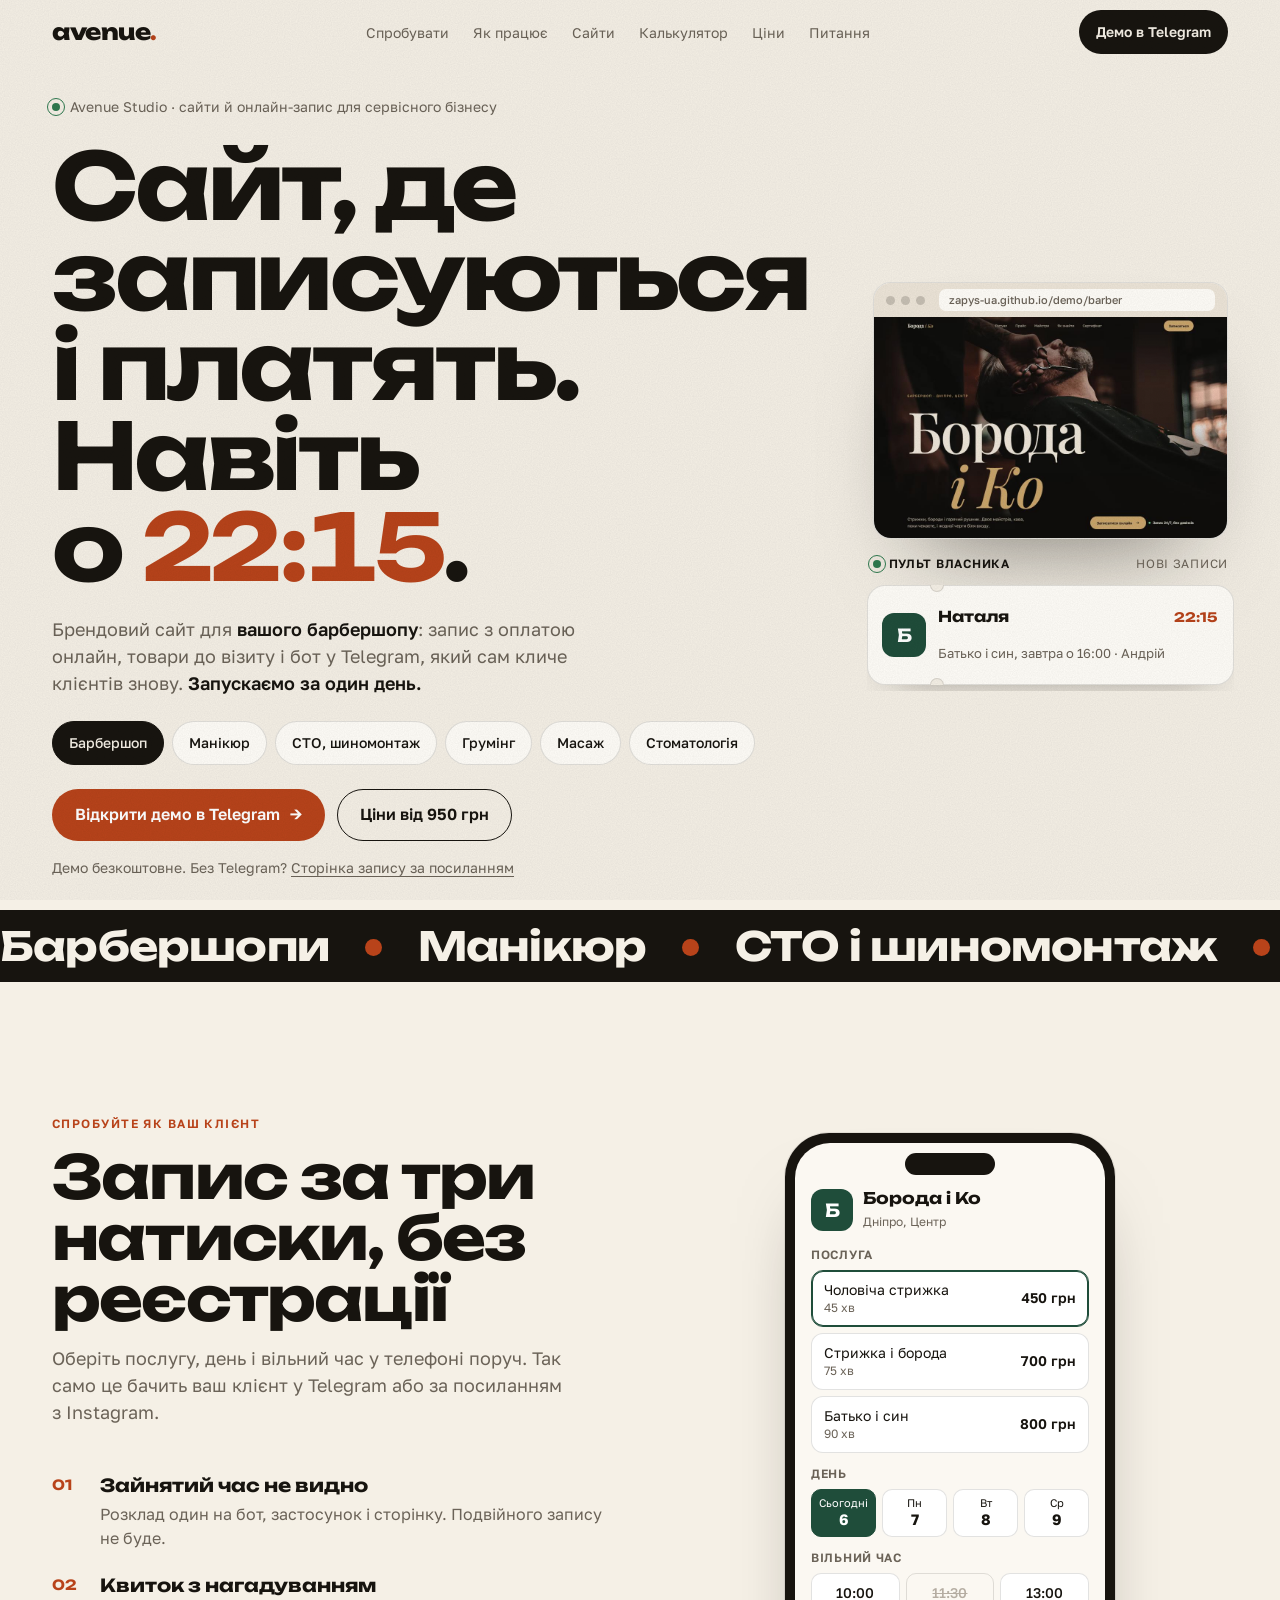
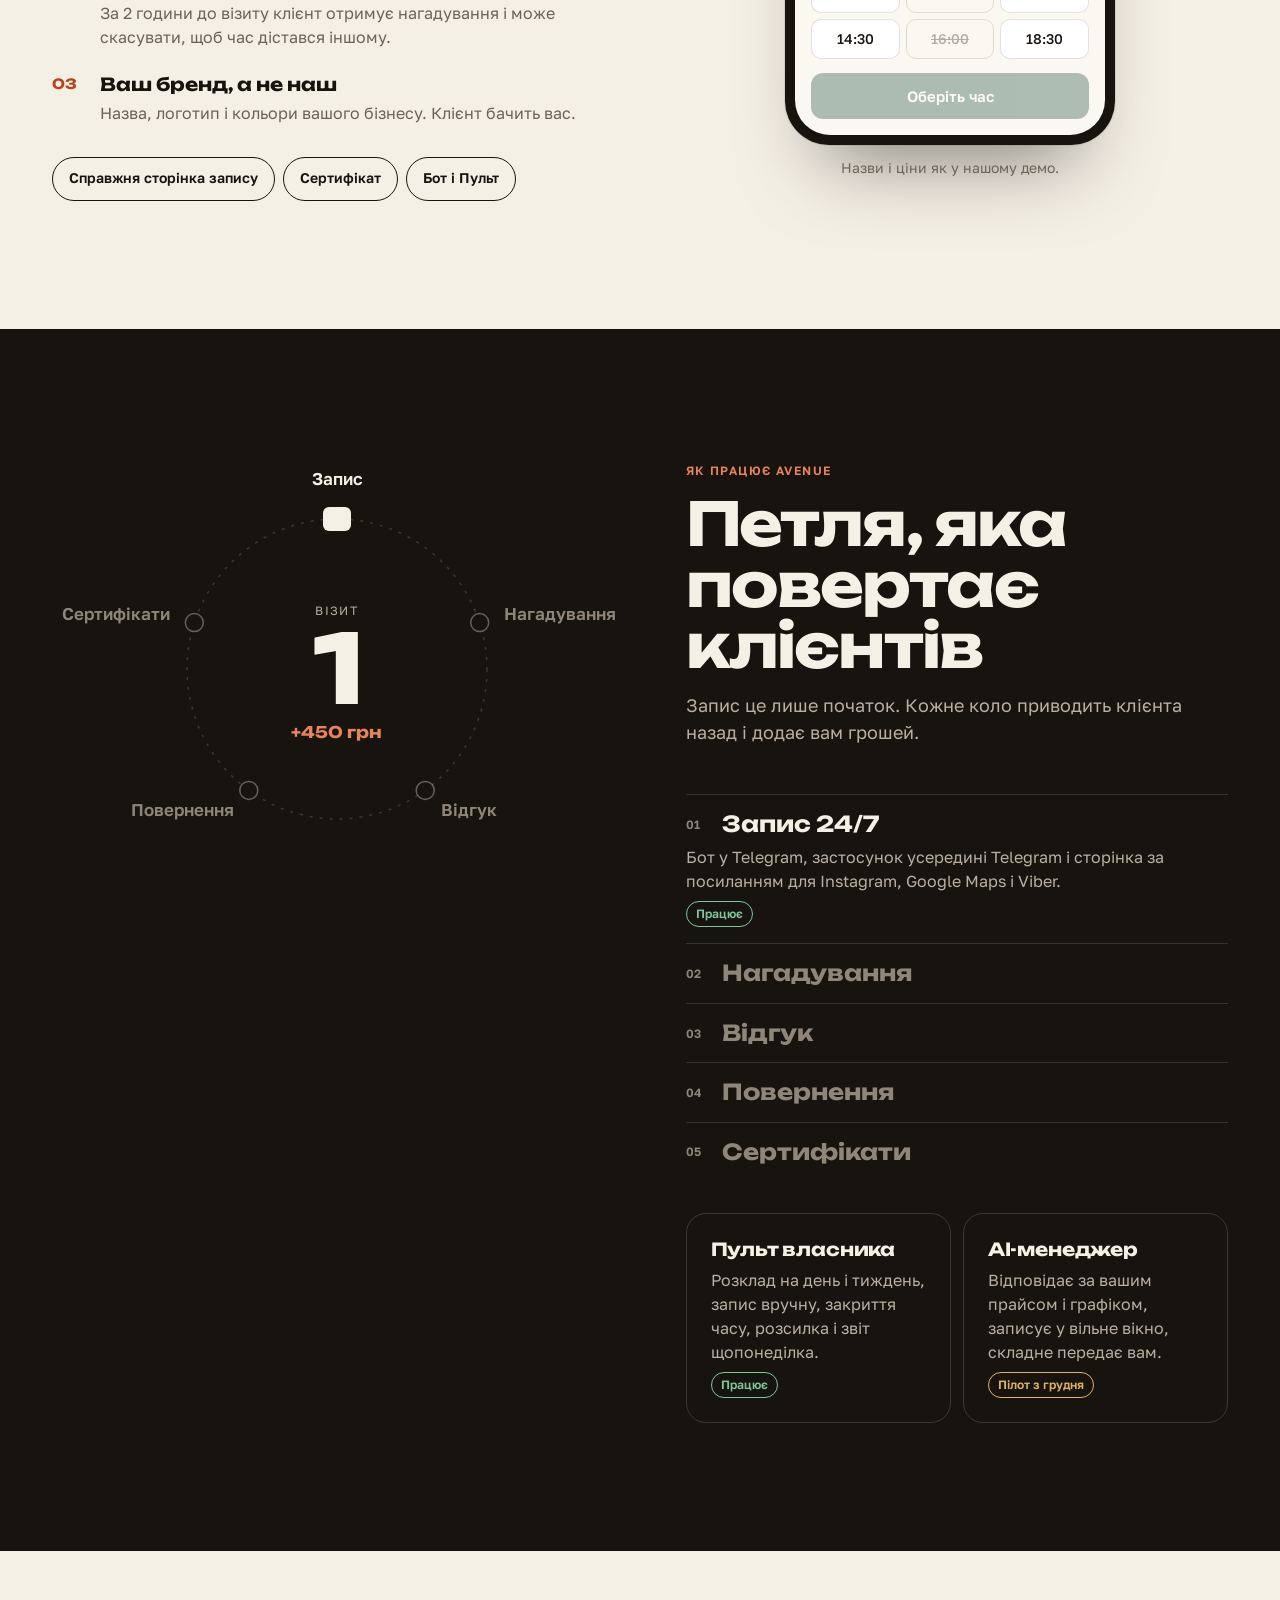
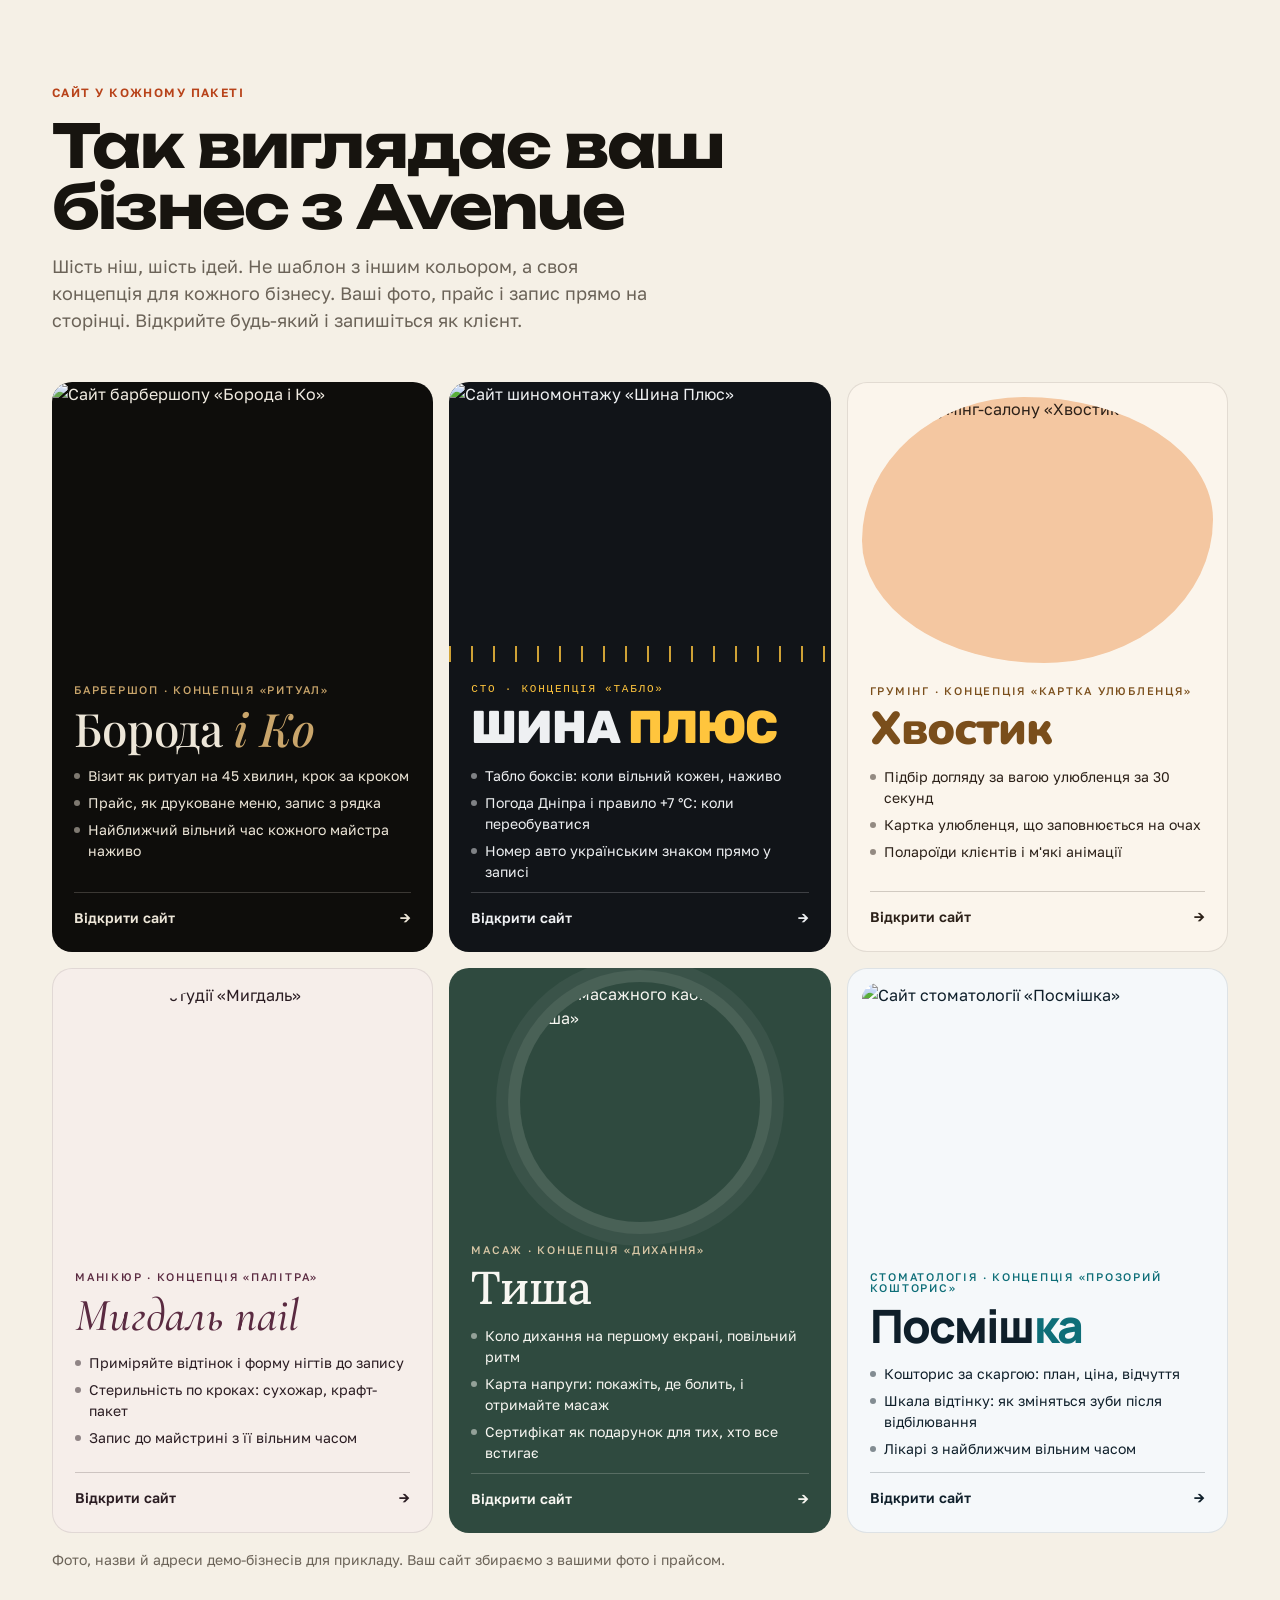
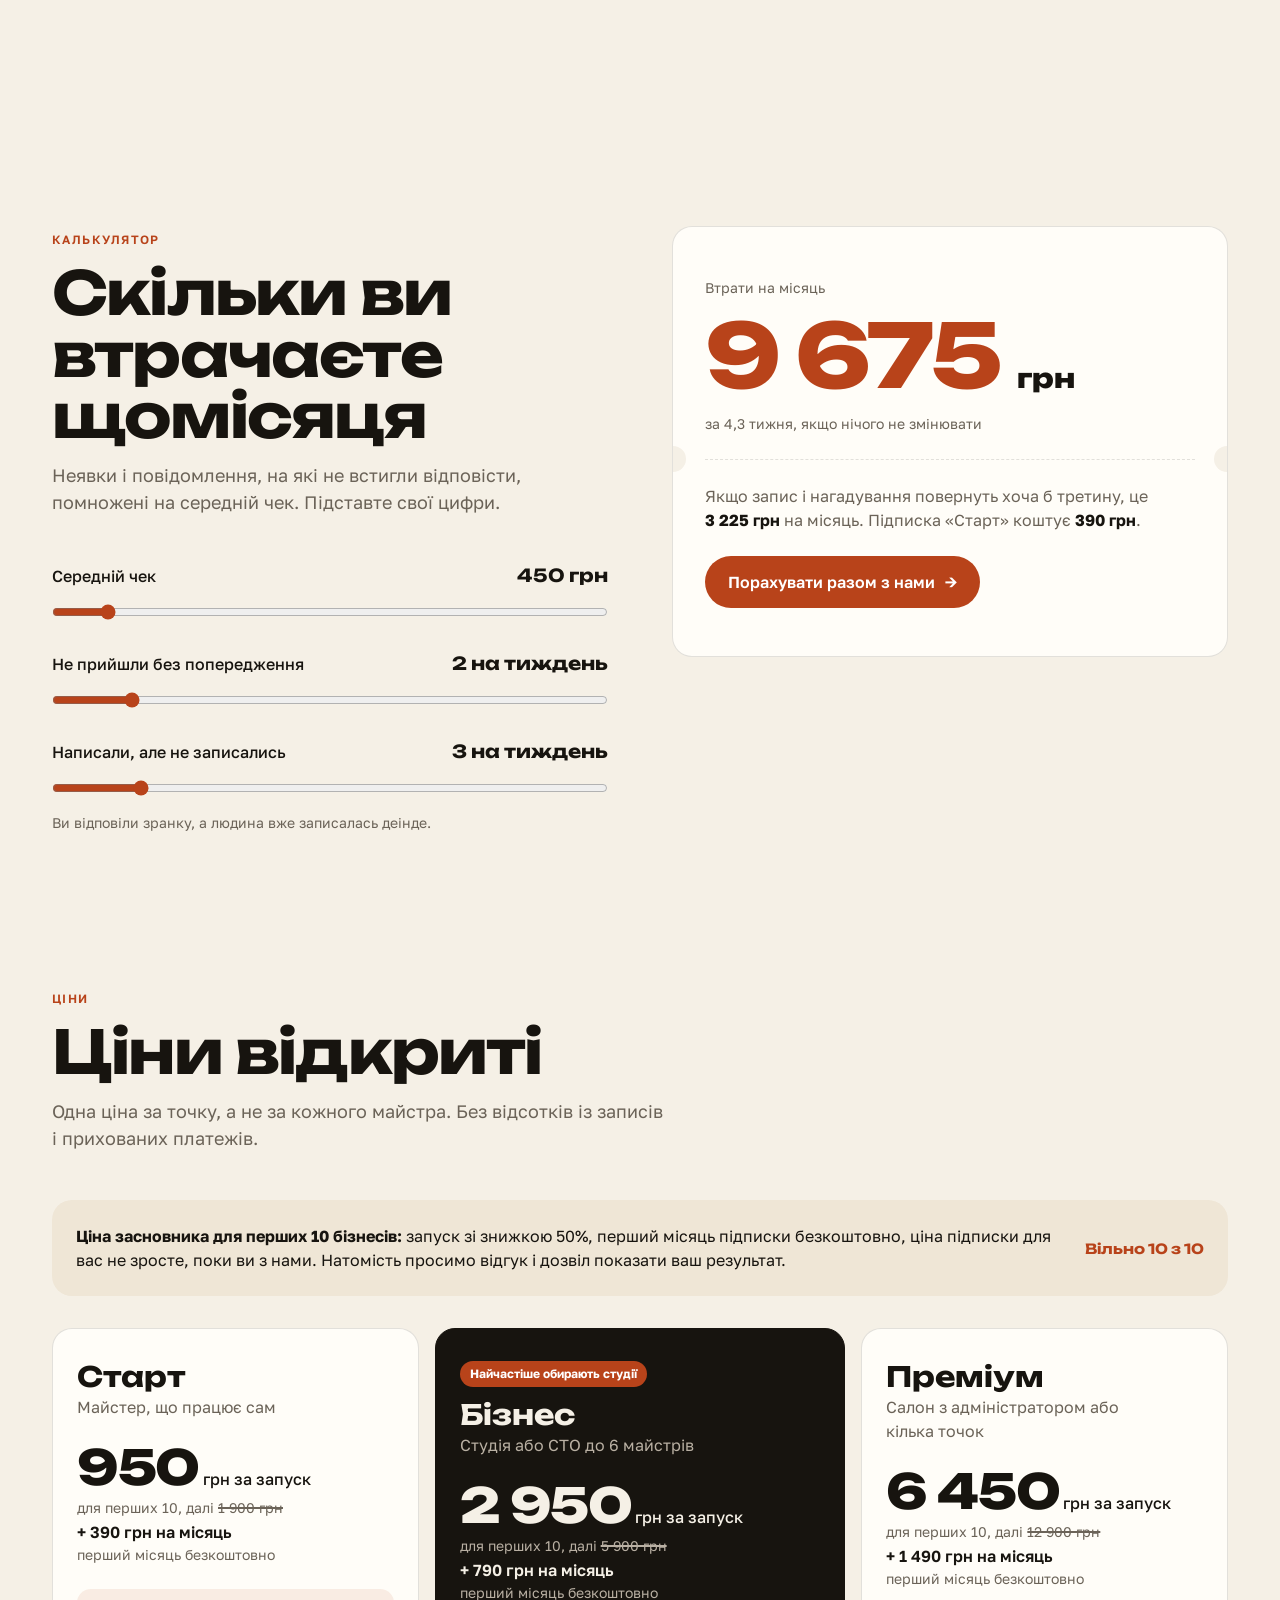
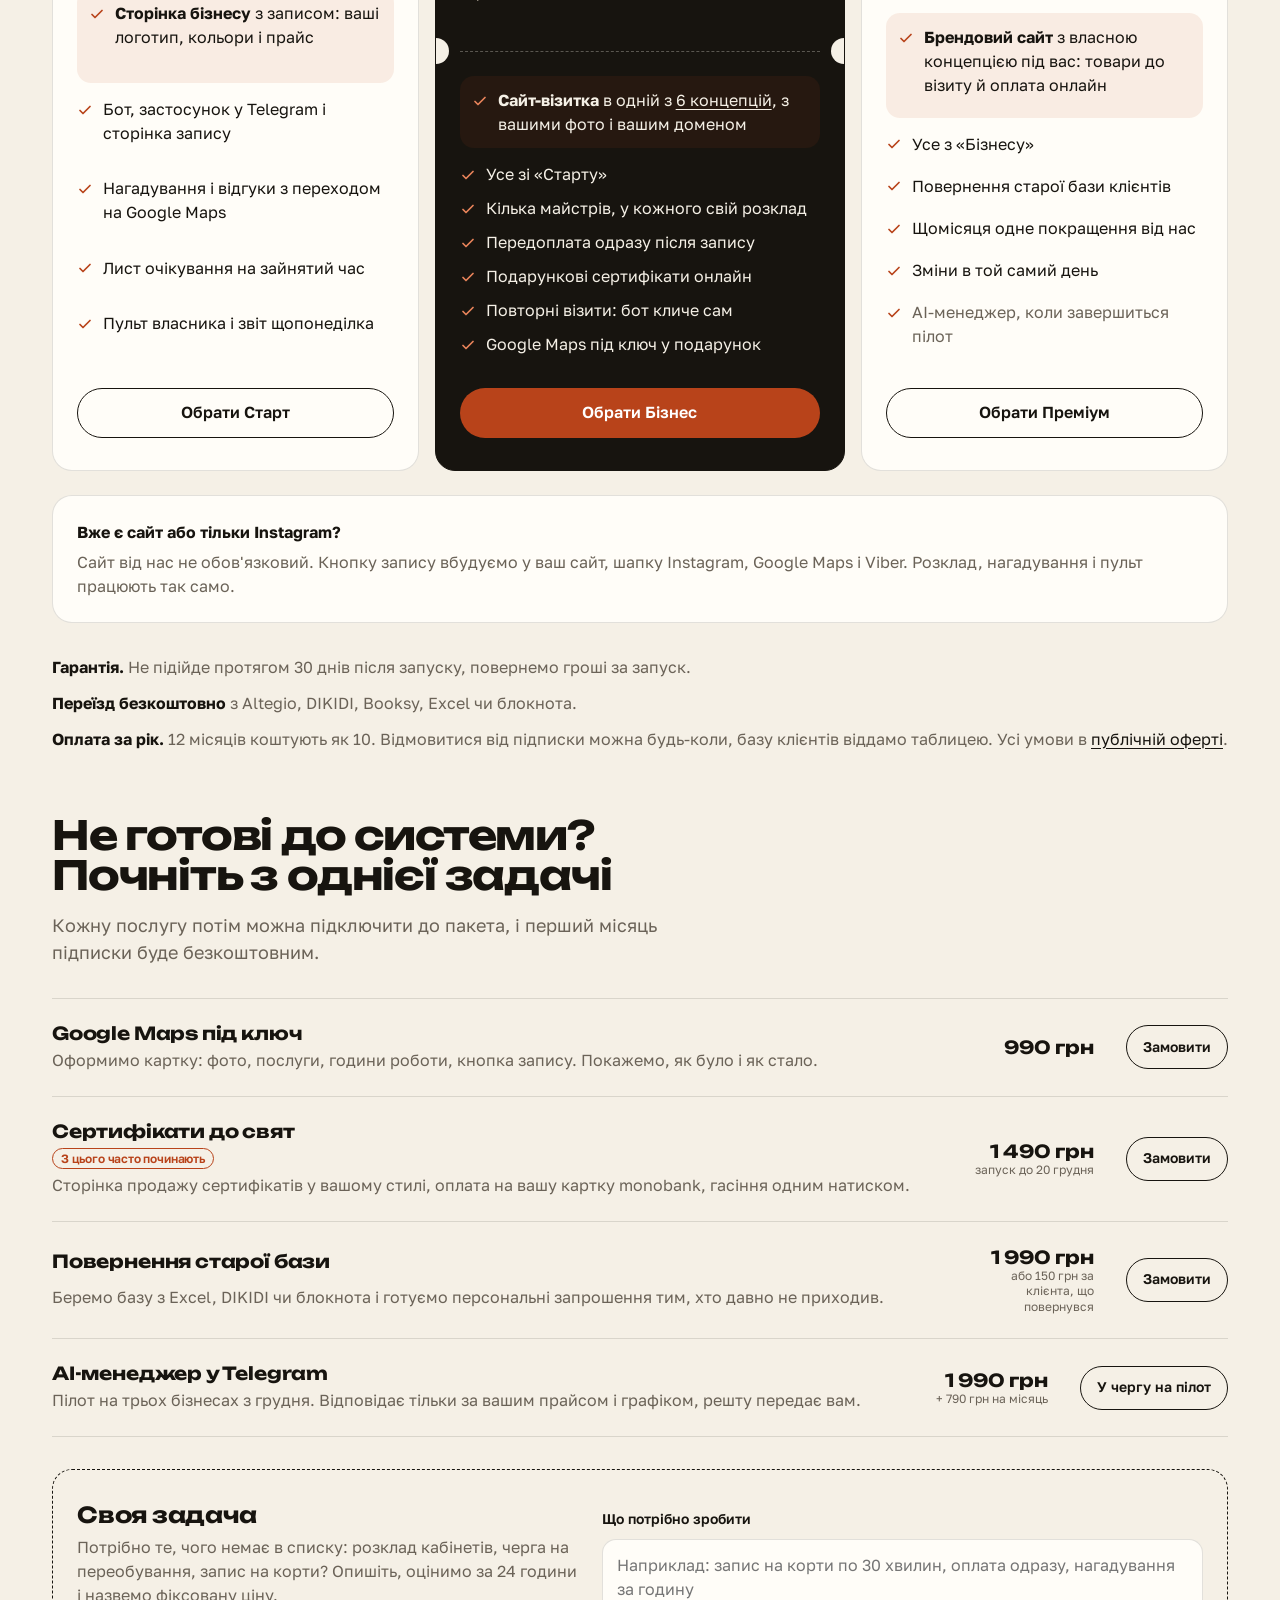
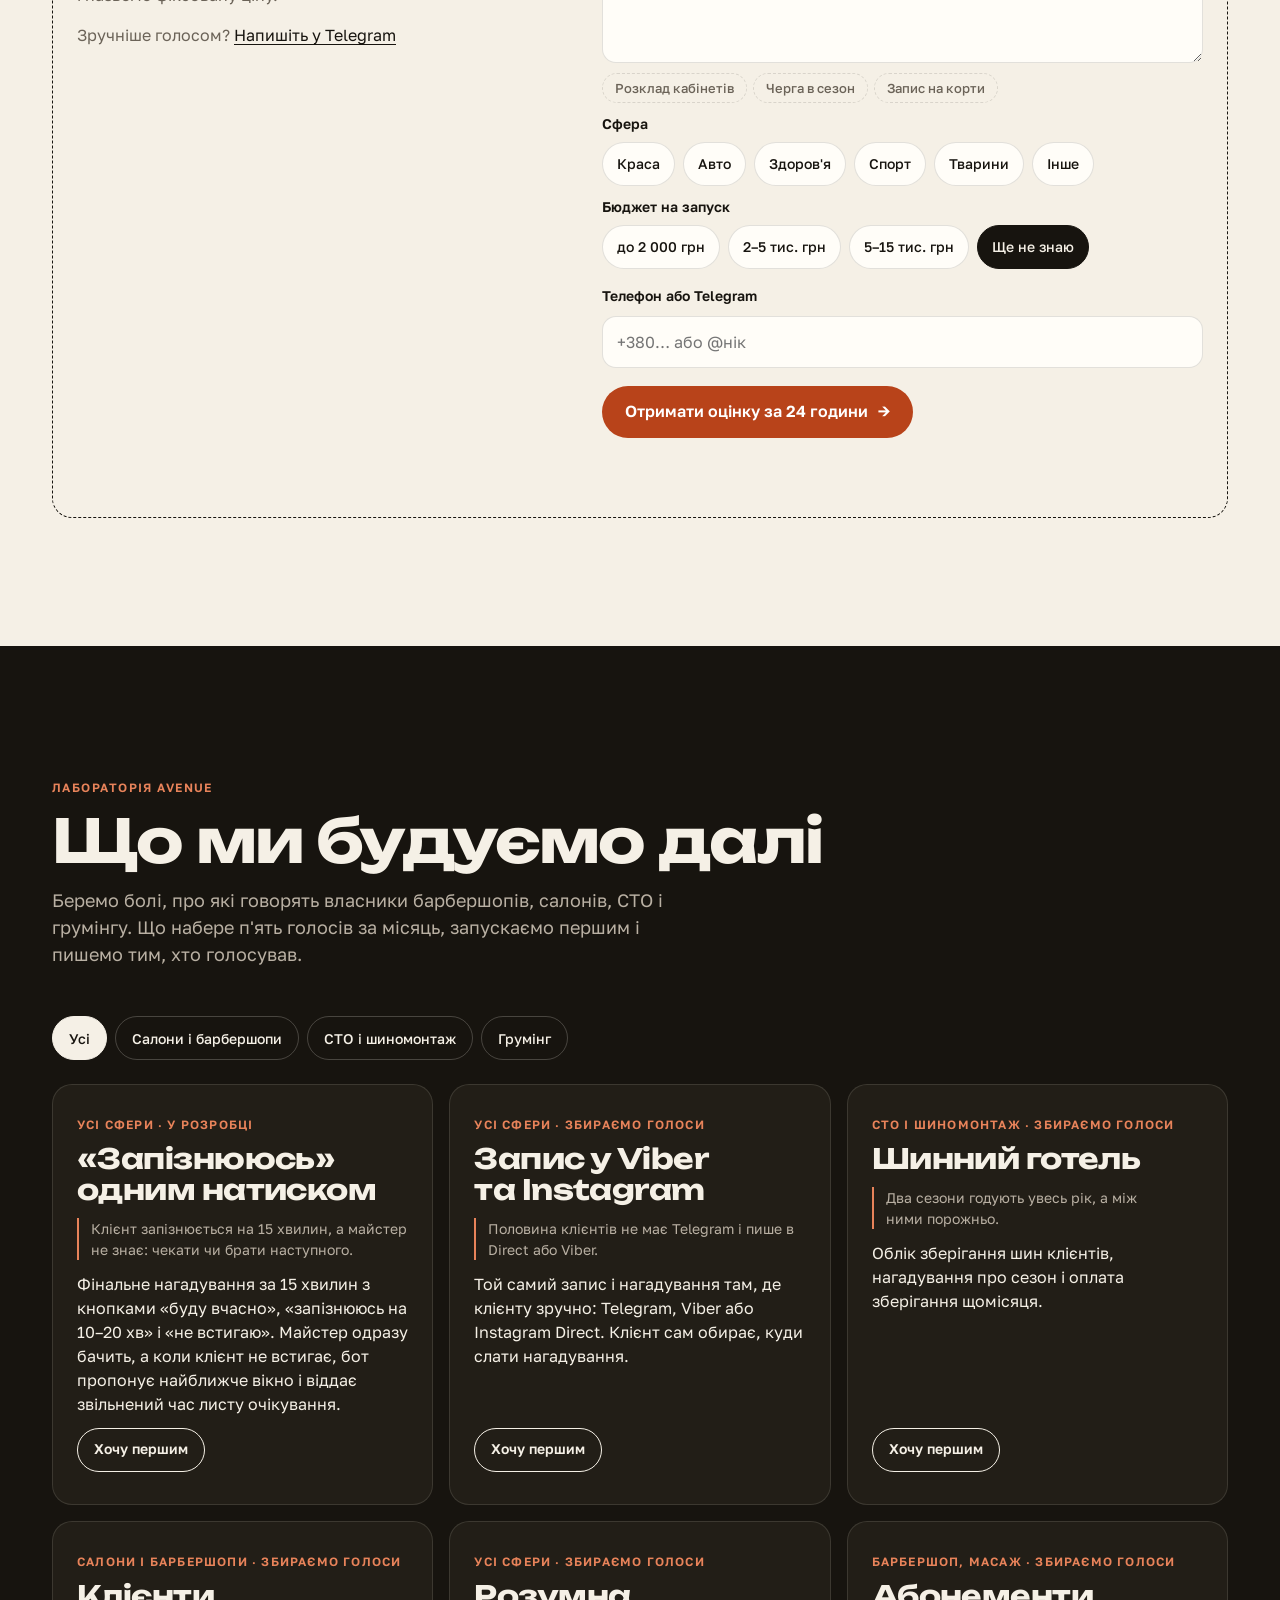
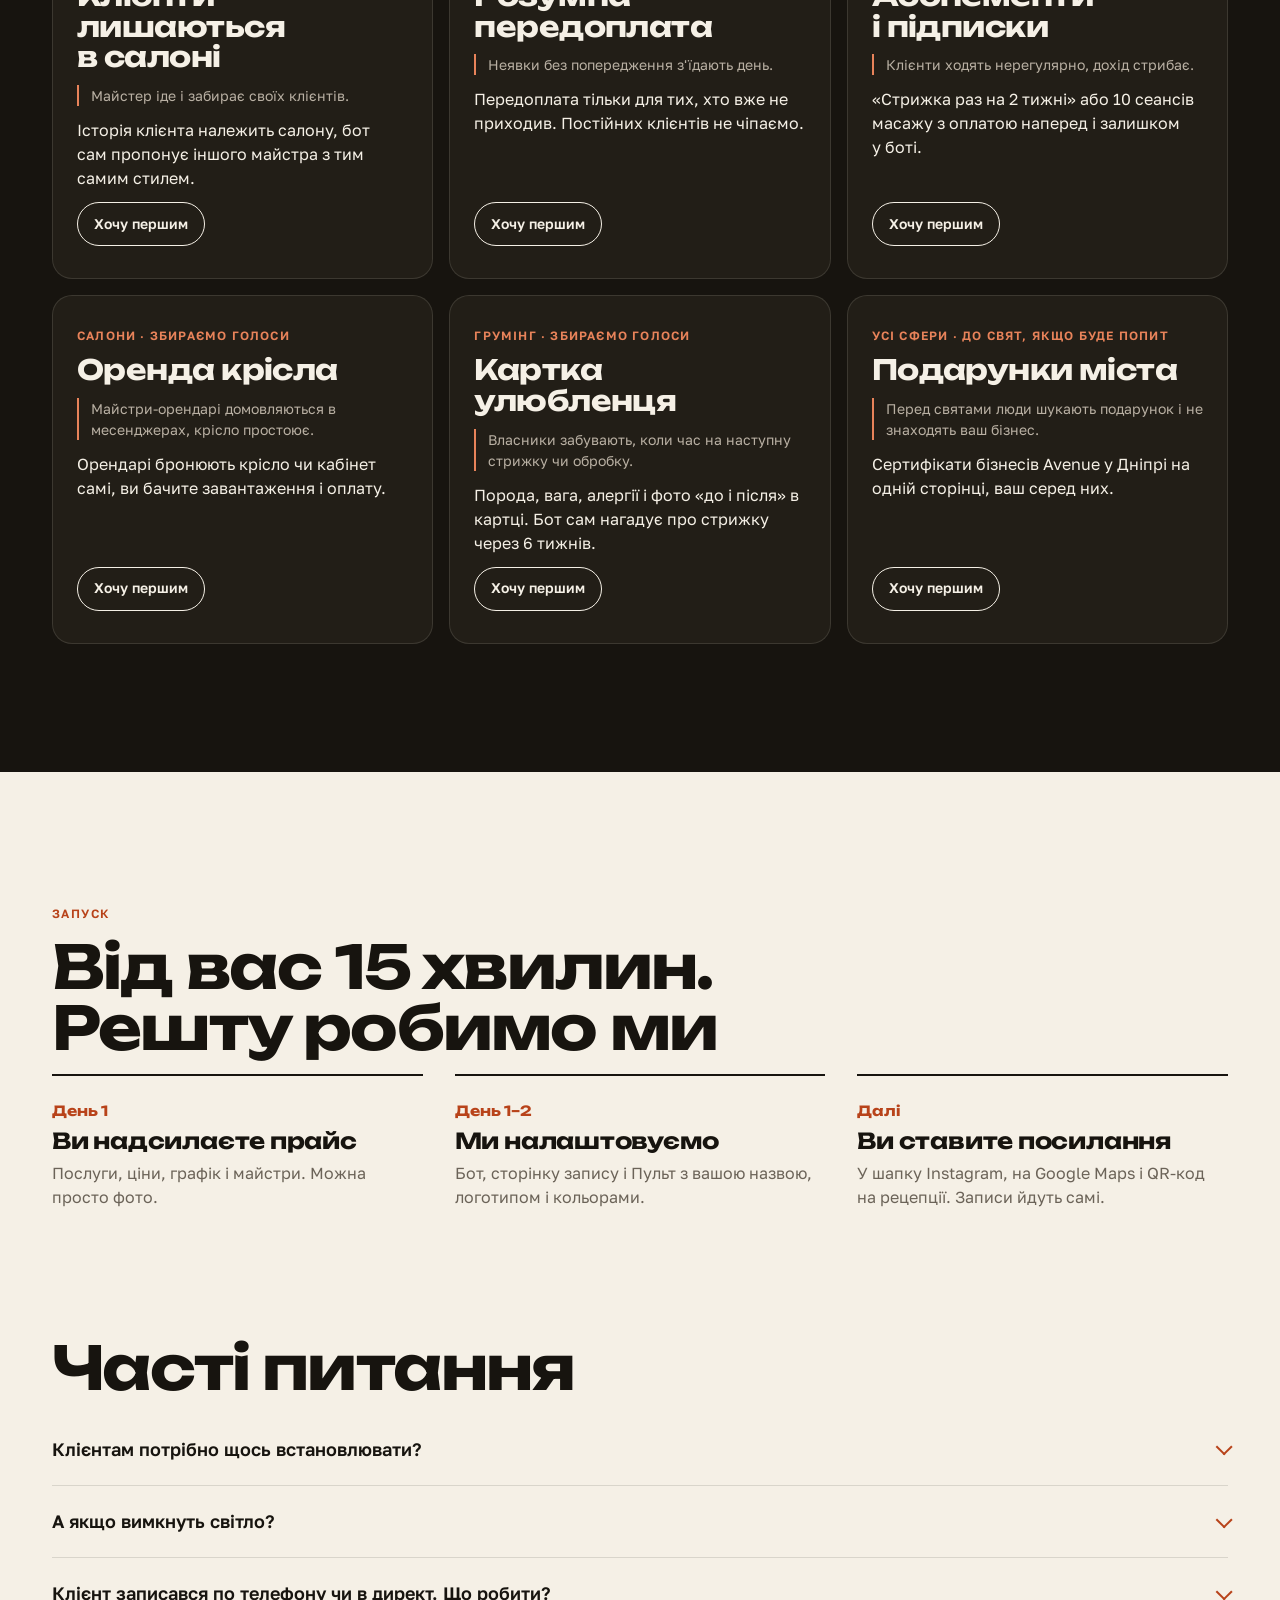
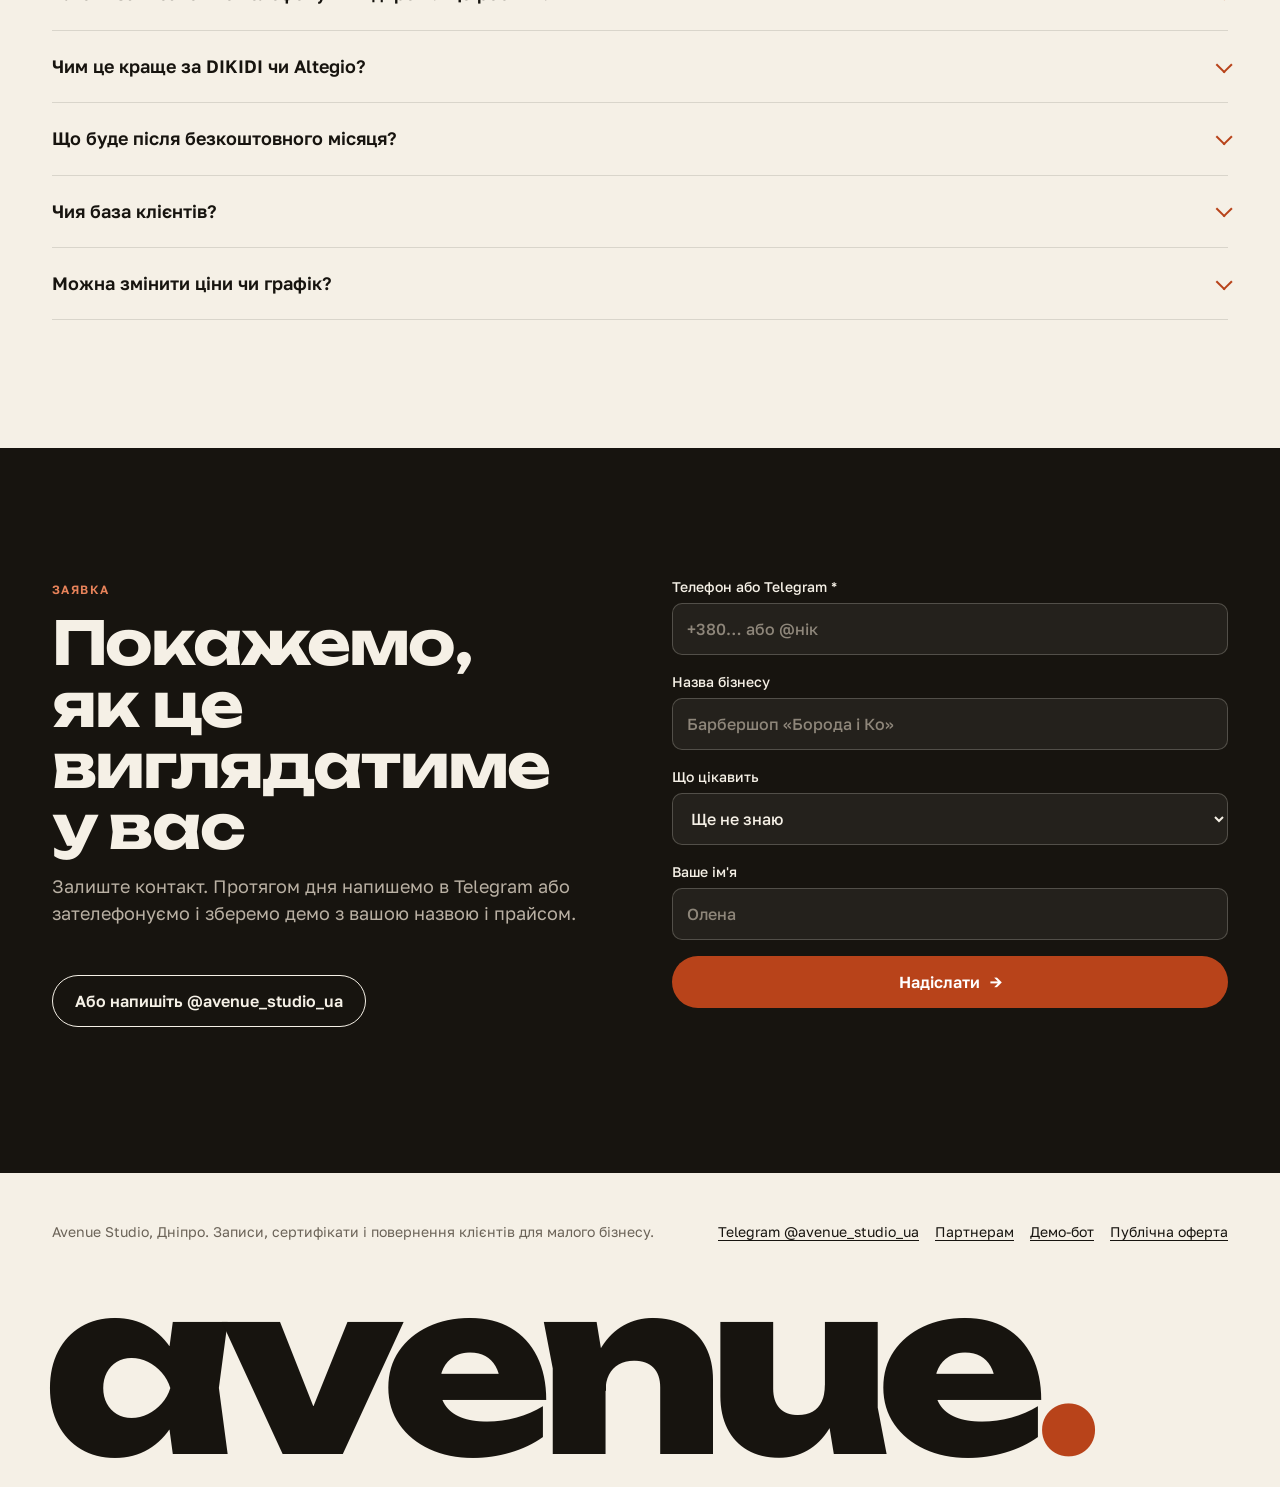
==== commit 37d062a7: "1.5: форма «Своя задача»: опис, сфера, бюджет, контакт → zapys-lead (source=custom) Работает с текущ" ====
--- a/index.html
+++ b/index.html
@@ -7,9 +7,9 @@
 <meta name="description" content="Бот запису в Telegram, сторінка запису за посиланням, сертифікати і повернення клієнтів для барбершопів, салонів, СТО і грумінгу. Налаштуємо за вас за один день, ціни відкриті.">
 <meta property="og:title" content="Avenue: клієнти записуються самі і повертаються">
 <meta property="og:description" content="Клієнти записуються 24/7, а бот кличе їх знову. Налаштуємо за вас за один день, ціни відкриті на сайті.">
-<meta property="og:image" content="https://avenuestudio.pp.ua/og.png">
+<meta property="og:image" content="https://zapys-ua.github.io/og.png">
 <meta property="og:type" content="website">
-<meta property="og:url" content="https://avenuestudio.pp.ua/">
+<meta property="og:url" content="https://zapys-ua.github.io/">
 <meta name="twitter:card" content="summary_large_image">
 <meta name="theme-color" content="#F5F0E6">
 <link rel="preconnect" href="https://fonts.googleapis.com">
@@ -283,6 +283,23 @@
 .own{margin-top:var(--s-6);padding:var(--s-6) var(--s-5);border:1.5px dashed var(--text);border-radius:var(--r-lg)}
 .own h3{font-size:var(--t-xl);margin-bottom:var(--s-2)}
 .own p{color:var(--mute);margin-bottom:var(--s-4);max-width:34em}
+/* Форма «Своя задача»: опис, сфера, бюджет, контакт. Іде в zapys-lead з source=custom */
+.own{display:grid;gap:var(--s-5)}
+.own-alt a{color:var(--text);text-decoration:underline;text-underline-offset:3px}
+.own-f{display:grid;gap:10px;max-width:640px}
+.own-f label,.own-f legend{font-weight:600;font-size:var(--t-sm);margin-top:6px}
+.own-f fieldset{border:0;padding:0;margin:0;min-width:0}
+.own-f textarea,.own-f input:not(.hp){font:inherit;font-size:16px;width:100%;padding:13px 14px;border-radius:var(--r-md);border:1.5px solid var(--line);background:var(--card);color:var(--text);resize:vertical;transition:border-color .2s}
+.own-f textarea:focus,.own-f input:focus{outline:0;border-color:var(--acc)}
+.own-f .ex{display:flex;flex-wrap:wrap;gap:6px}
+.own-f .ex button{font:500 13px var(--font-text);color:var(--mute);background:none;border:1px dashed var(--line);border-radius:999px;padding:6px 12px;cursor:pointer}
+.own-f .ex button:hover{color:var(--text);border-color:var(--text)}
+.pills{display:flex;flex-wrap:wrap;gap:8px;margin-top:8px}
+.pills button{font:500 14px var(--font-text);color:var(--text);background:var(--card);border:1.5px solid var(--line);border-radius:999px;padding:9px 14px;min-height:44px;cursor:pointer;transition:background .2s,border-color .2s,color .2s}
+.pills button[aria-pressed="true"]{background:var(--text);border-color:var(--text);color:var(--bg)}
+.own-f .btn{margin-top:8px;justify-self:start}
+.own-f .msg.ok{color:var(--ok)}.own-f .msg.err{color:var(--err)}
+@media (min-width:900px){.own{grid-template-columns:1fr 1.2fr;align-items:start}}
 
 /* Що буде далі */
 .next{display:grid;gap:var(--s-4)}
@@ -458,7 +475,7 @@
 
   <div class="show">
   <a class="browser" id="browser" href="demo/barber/">
-    <span class="bbar" aria-hidden="true"><i></i><i></i><i></i><span id="burl">avenuestudio.pp.ua/demo/barber</span></span>
+    <span class="bbar" aria-hidden="true"><i></i><i></i><i></i><span id="burl">zapys-ua.github.io/demo/barber</span></span>
     <span class="bimgs"><img data-s="barber" class="on" src="assets/sites/barber.jpg" alt="Демо-сайт Борода і Ко" width="960" height="600" fetchpriority="high"><img data-s="sto" class="" src="assets/sites/sto.jpg" alt="Демо-сайт Шина Плюс" width="960" height="600" loading="lazy"><img data-s="groom" class="" src="assets/sites/groom.jpg" alt="Демо-сайт Хвостик" width="960" height="600" loading="lazy"><img data-s="nails" class="" src="assets/sites/nails.jpg" alt="Демо-сайт Мигдаль" width="960" height="600" loading="lazy"><img data-s="massage" class="" src="assets/sites/massage.jpg" alt="Демо-сайт Тиша" width="960" height="600" loading="lazy"><img data-s="dental" class="" src="assets/sites/dental.jpg" alt="Демо-сайт Посмішка" width="960" height="600" loading="lazy"></span>
     <span class="bgo">Відкрити сайт <span aria-hidden="true">→</span></span>
   </a>
@@ -703,13 +720,24 @@
     <li data-svc="ai"><h3>AI-менеджер у Telegram</h3><div class="cost">1 990 грн<small>+ 790 грн на місяць</small></div><p>Пілот на трьох бізнесах з грудня. Відповідає тільки за вашим прайсом і графіком, решту передає вам.</p><a class="btn btn-line btn-sm" href="#zayavka" data-interest="AI-менеджер">У чергу на пілот</a></li>
   </ul>
 
-  <div class="own rv">
-    <h3>Своя задача</h3>
-    <p>Потрібно те, чого немає в списку: розклад кабінетів, черга на переобування, запис на корти? Опишіть, оцінимо за 24 години і назвемо фіксовану ціну.</p>
-    <div class="cta">
-      <a class="btn btn-acc" href="https://t.me/avenue_studio_ua" target="_blank" rel="noopener">Описати в Telegram</a>
-      <a class="btn btn-line" href="#zayavka" data-interest="Своя задача">Залишити контакт</a>
-    </div>
+  <div class="own rv" id="own">
+    <div class="own-h">
+      <h3>Своя задача</h3>
+      <p>Потрібно те, чого немає в списку: розклад кабінетів, черга на переобування, запис на корти? Опишіть, оцінимо за 24 години і назвемо фіксовану ціну.</p>
+      <p class="own-alt">Зручніше голосом? <a href="https://t.me/avenue_studio_ua" target="_blank" rel="noopener">Напишіть у Telegram</a></p>
+    </div>
+    <form class="own-f" id="own-f" novalidate>
+      <label for="o-task">Що потрібно зробити</label>
+      <textarea id="o-task" name="task" rows="4" maxlength="1000" required placeholder="Наприклад: запис на корти по 30 хвилин, оплата одразу, нагадування за годину"></textarea>
+      <div class="ex" aria-label="Приклади задач"><button type="button" data-ex="Розклад кабінетів для двох лікарів, щоб пацієнт бачив вільні години">Розклад кабінетів</button><button type="button" data-ex="Черга на переобування в сезон: клієнт записується на годину і бачить, коли його бокс">Черга в сезон</button><button type="button" data-ex="Запис на корти по 30 хвилин з оплатою онлайн">Запис на корти</button></div>
+      <fieldset><legend>Сфера</legend><div class="pills" data-name="sphere"><button type="button" aria-pressed="false">Краса</button><button type="button" aria-pressed="false">Авто</button><button type="button" aria-pressed="false">Здоров'я</button><button type="button" aria-pressed="false">Спорт</button><button type="button" aria-pressed="false">Тварини</button><button type="button" aria-pressed="false">Інше</button></div></fieldset>
+      <fieldset><legend>Бюджет на запуск</legend><div class="pills" data-name="budget"><button type="button" aria-pressed="false">до 2 000 грн</button><button type="button" aria-pressed="false">2–5 тис. грн</button><button type="button" aria-pressed="false">5–15 тис. грн</button><button type="button" aria-pressed="true">Ще не знаю</button></div></fieldset>
+      <label for="o-contact">Телефон або Telegram</label>
+      <input id="o-contact" name="contact" maxlength="80" autocomplete="tel" placeholder="+380… або @нік" required>
+      <input name="website" class="hp" tabindex="-1" autocomplete="off" aria-hidden="true">
+      <button class="btn btn-acc" type="submit">Отримати оцінку за 24 години <span class="arr" aria-hidden="true">→</span></button>
+      <p class="msg" id="own-msg" role="status"></p>
+    </form>
   </div>
   </div>
 </section>
@@ -984,7 +1012,7 @@
     setTimeout(function () { sw.textContent = s.phrase; sw.classList.remove("out"); }, 160);
   } else sw.textContent = s.phrase;
   [].forEach.call(document.querySelectorAll(".bimgs img"), function (im) { im.classList.toggle("on", im.dataset.s === key); if (im.dataset.s === key) im.loading = "eager"; });
-  $("browser").href = "demo/" + key + "/"; $("burl").textContent = "avenuestudio.pp.ua/demo/" + key;
+  $("browser").href = "demo/" + key + "/"; $("burl").textContent = "zapys-ua.github.io/demo/" + key;
   [].forEach.call(document.querySelectorAll('[data-href="bot"]'), function (a) { a.href = "https://t.me/zapysua_demo_bot?start=" + key; });
   [].forEach.call(document.querySelectorAll('[data-href="book"]'), function (a) { a.href = "book/?v=" + key; });
   [].forEach.call(document.querySelectorAll('[data-href="gift"]'), function (a) { a.href = "gift/?v=" + key; });
@@ -1042,6 +1070,37 @@
     .finally(function () { btn.disabled = false; });
 });
 
+// ---------- Своя задача: опис, сфера, бюджет, контакт → zapys-lead з source=custom ----------
+// Поки zapys-lead не зберігає task і budget окремо, початок задачі їде в business, сфера й бюджет у niche.
+(function () {
+  var f = $("own-f"), m = $("own-msg"); if (!f) return;
+  function pick(name) { var b = f.querySelector('.pills[data-name="' + name + '"] [aria-pressed="true"]'); return b ? b.textContent : ""; }
+  f.addEventListener("click", function (e) {
+    var p = e.target.closest(".pills button");
+    if (p) { [].forEach.call(p.parentNode.children, function (x) { x.setAttribute("aria-pressed", x === p ? "true" : "false"); }); return; }
+    var ex = e.target.closest("[data-ex]");
+    if (ex) { f.task.value = ex.dataset.ex; f.task.focus(); }
+  });
+  f.addEventListener("submit", function (e) {
+    e.preventDefault();
+    var task = f.task.value.trim(), contact = f.contact.value.trim(), sphere = pick("sphere"), budget = pick("budget");
+    m.className = "msg";
+    if (task.length < 10) { m.className = "msg err"; m.textContent = "Опишіть задачу хоча б одним реченням, щоб ми могли її оцінити."; f.task.focus(); return; }
+    if (contact.length < 5) { m.className = "msg err"; m.textContent = "Вкажіть телефон або Telegram, щоб ми надіслали оцінку."; f.contact.focus(); return; }
+    var btn = f.querySelector('[type="submit"]'); btn.disabled = true; m.textContent = "Надсилаємо…";
+    var body = { contact: contact, website: f.website.value, source: "custom", partner: P, task: task, budget: budget, sphere: sphere,
+      business: ("Задача: " + task).slice(0, 120), niche: ("Своя · " + (sphere || S[cur].short) + " · " + budget).slice(0, 40) };
+    fetch(LEAD_URL, { method: "POST", headers: { "content-type": "application/json" }, body: JSON.stringify(body) })
+      .then(function (r) { if (!r.ok) throw new Error(r.status); return r.json(); })
+      .then(function () {
+        f.reset(); [].forEach.call(f.querySelectorAll(".pills button"), function (b) { b.setAttribute("aria-pressed", b.textContent === "Ще не знаю" ? "true" : "false"); });
+        m.className = "msg ok"; m.textContent = "Дякуємо! Оцінимо задачу і напишемо вам з фіксованою ціною протягом 24 годин.";
+      })
+      .catch(function () { m.className = "msg err"; m.textContent = "Не вдалося надіслати. Спробуйте ще раз або напишіть нам у Telegram @avenue_studio_ua."; })
+      .finally(function () { btn.disabled = false; });
+  });
+})();
+
 // ---------- Поява під час прокрутки, пауза анімацій поза екраном ----------
 function placeCuts() {
   [].forEach.call(document.querySelectorAll(".av-ticket"), function (t) { var c = t.querySelector(".cut"); if (c) t.style.setProperty("--cut", c.offsetTop + "px"); });
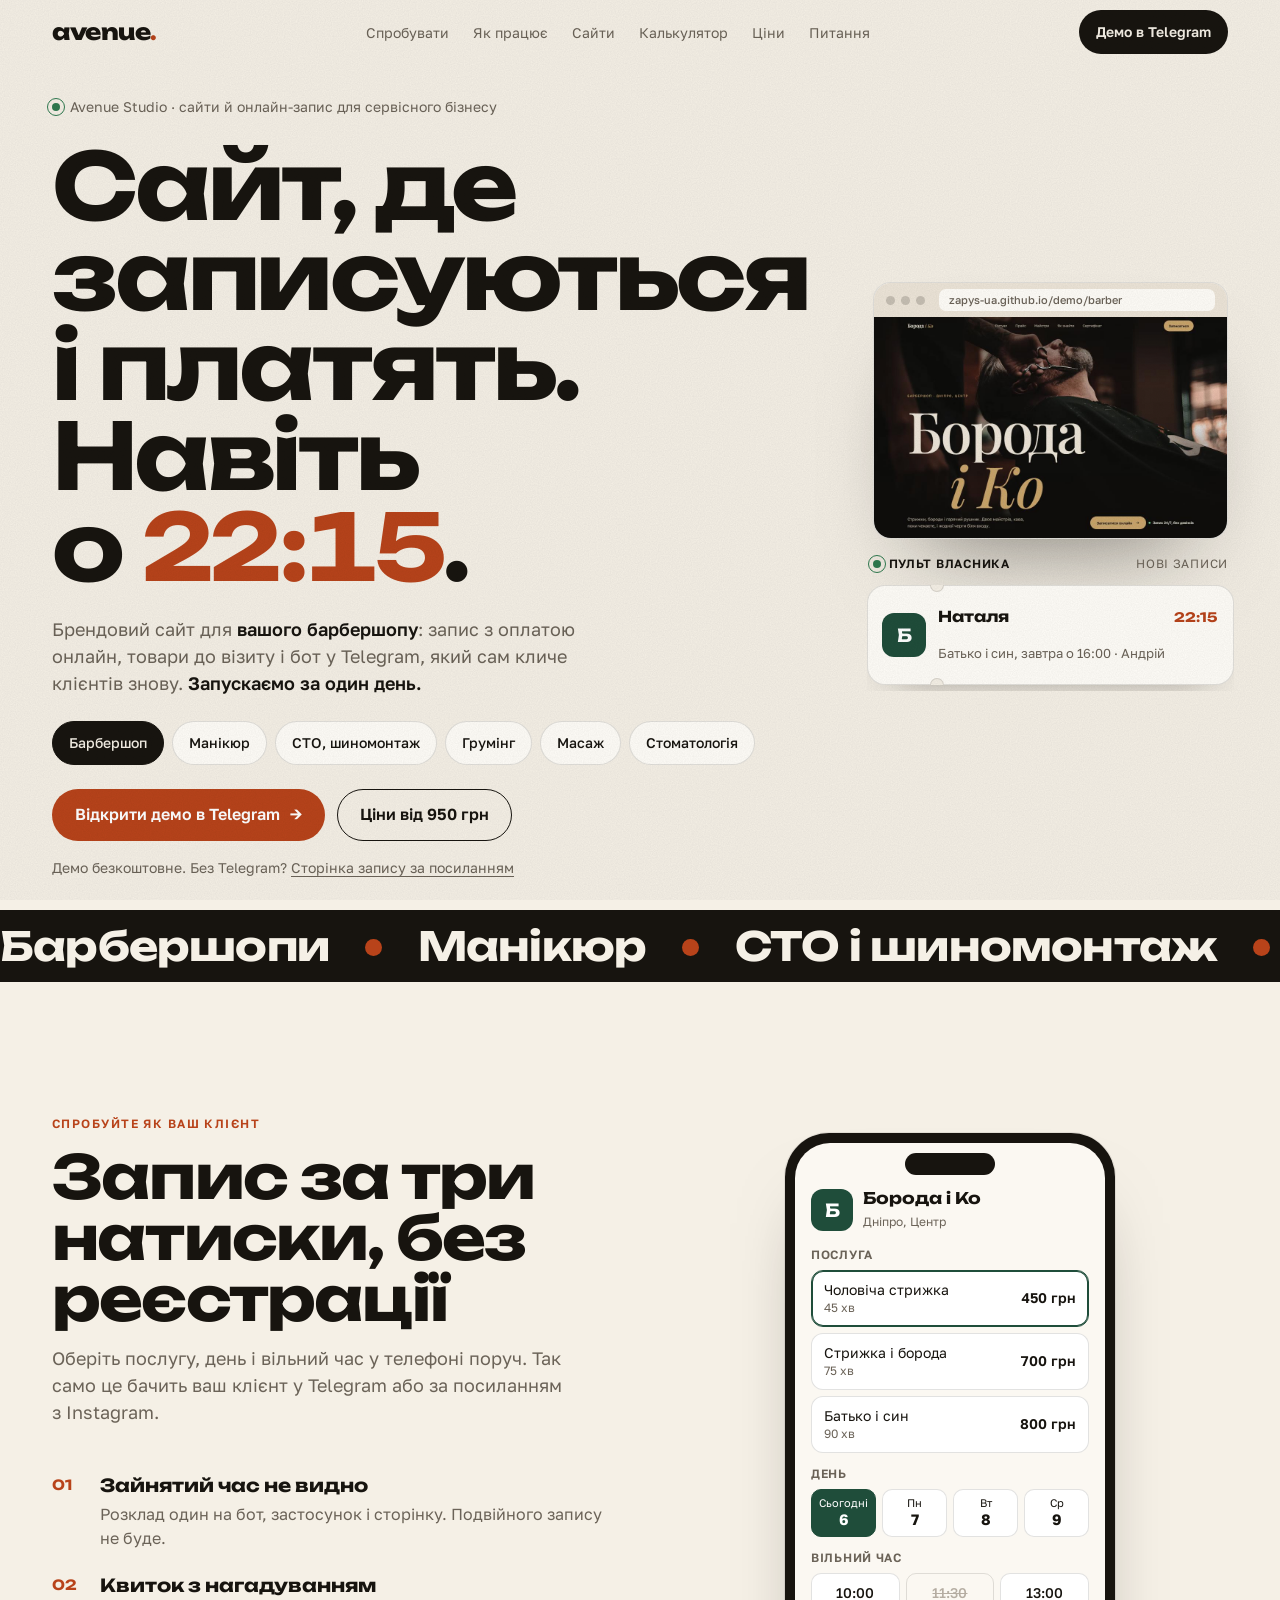
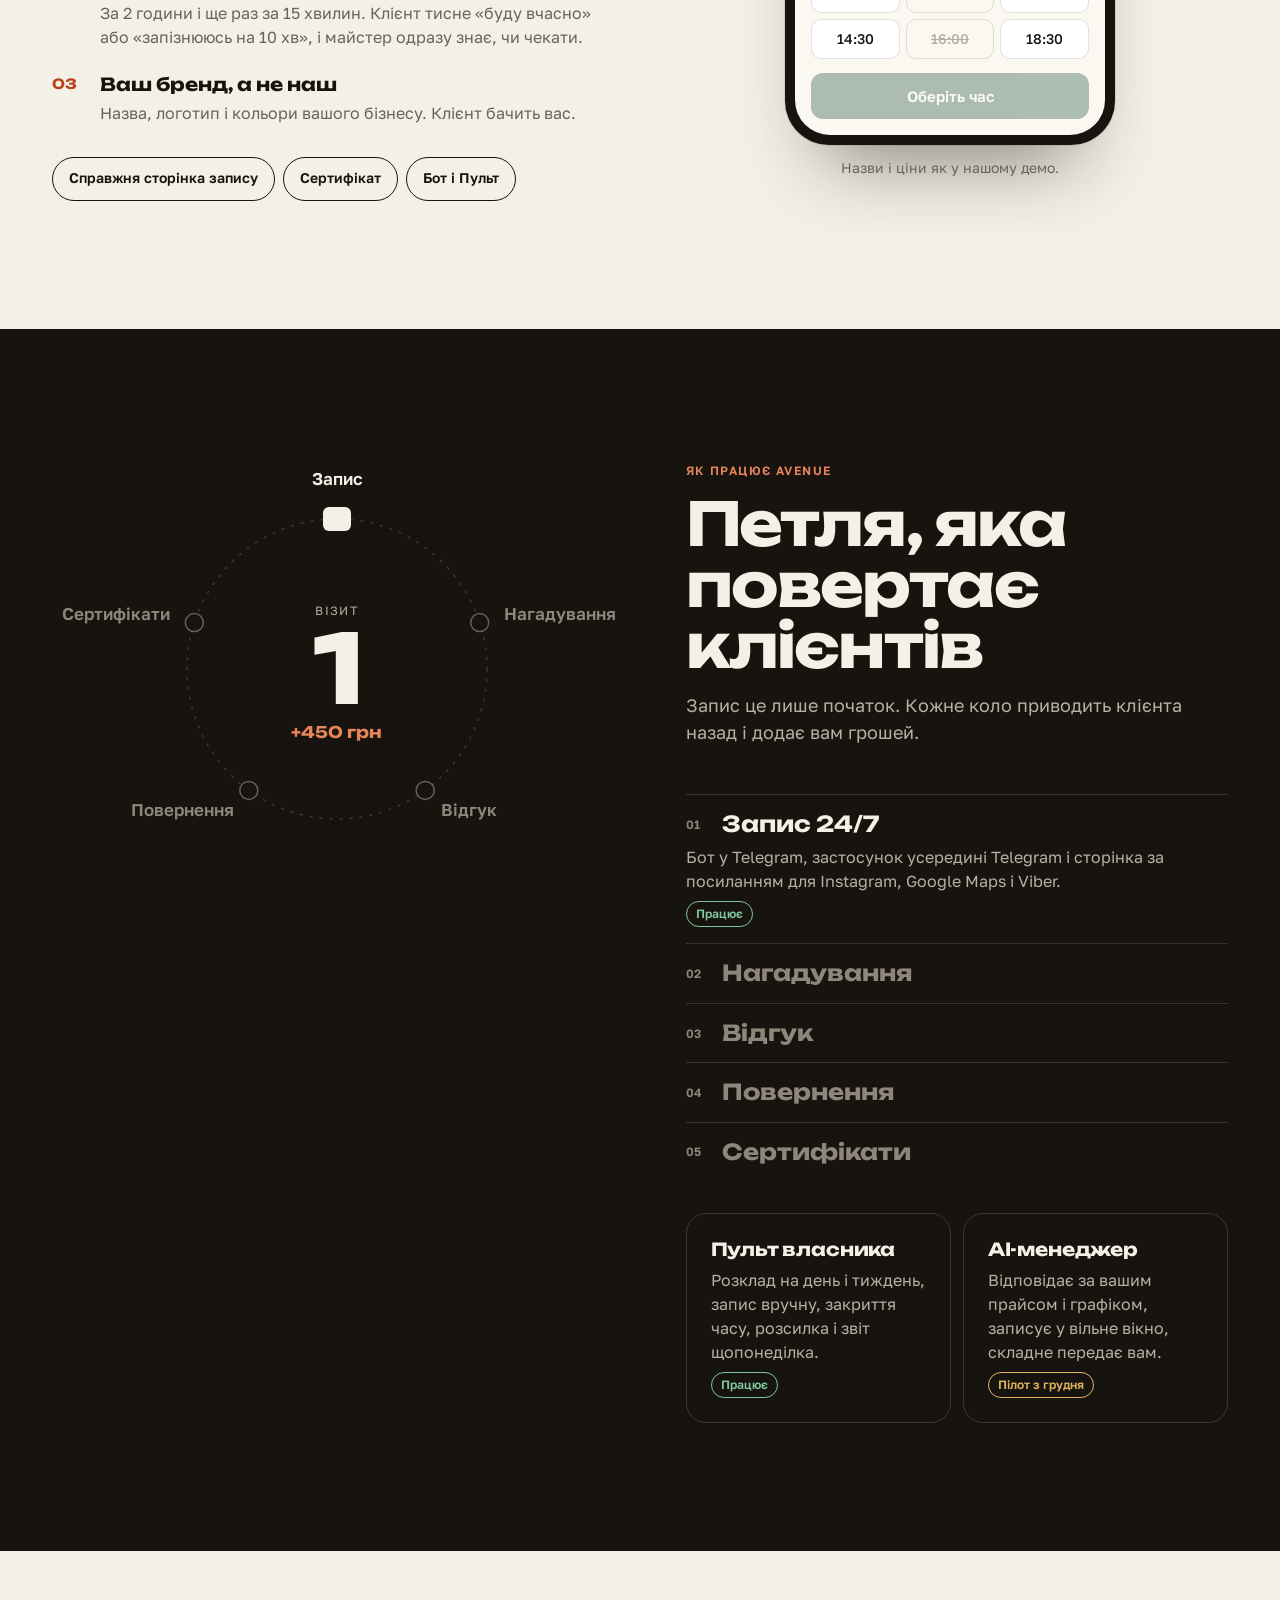
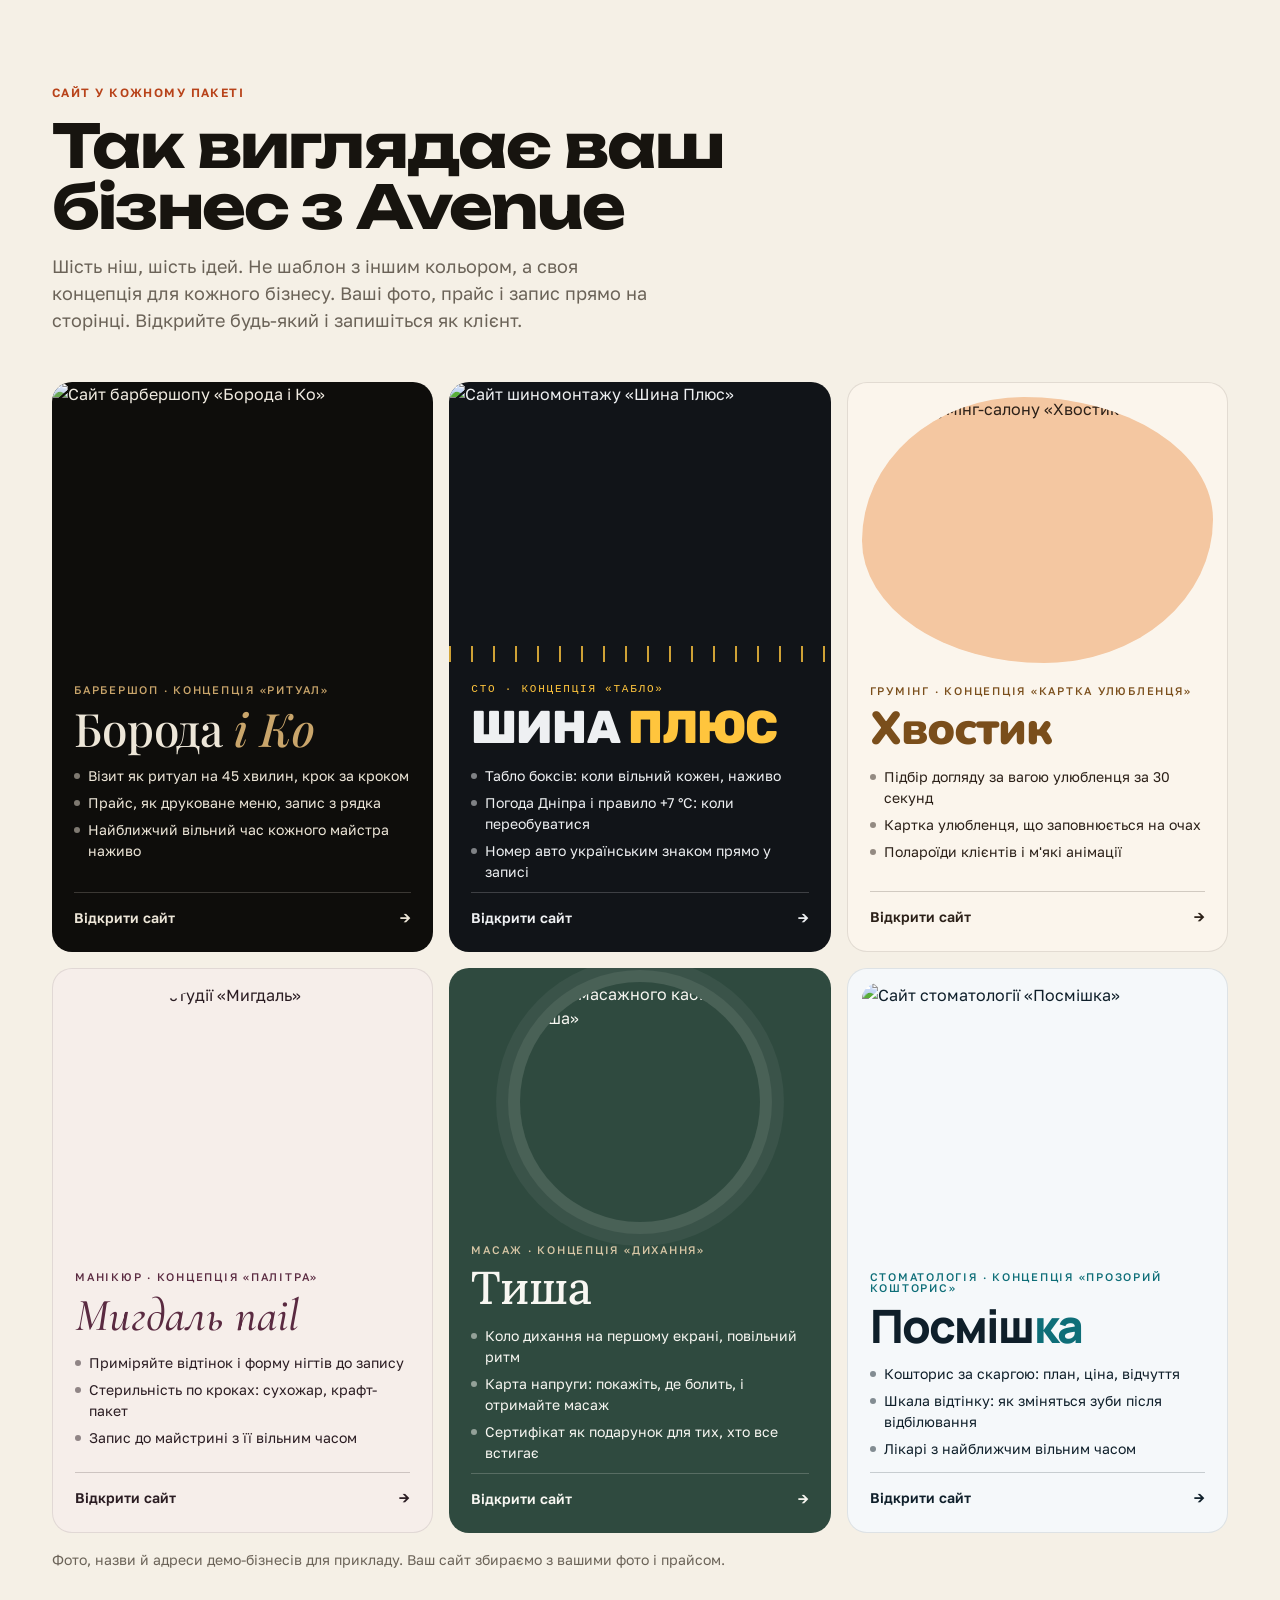
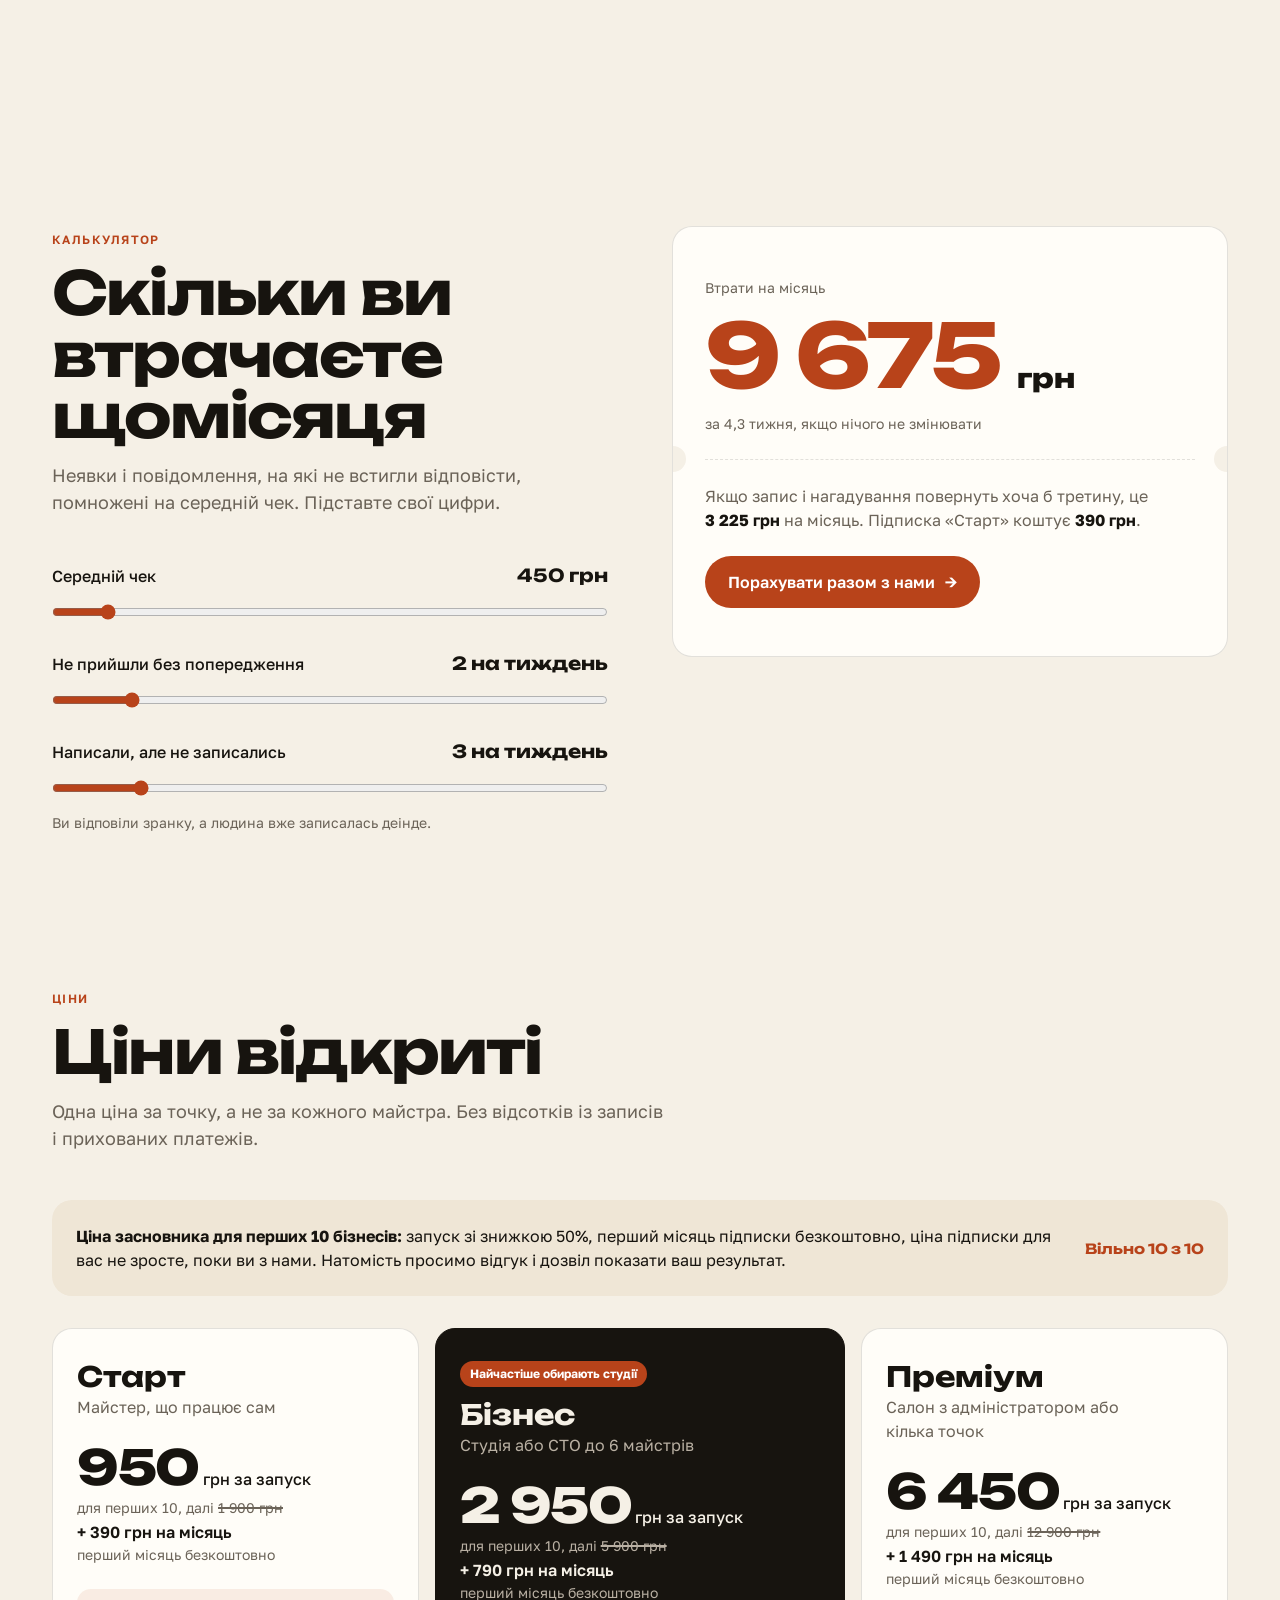
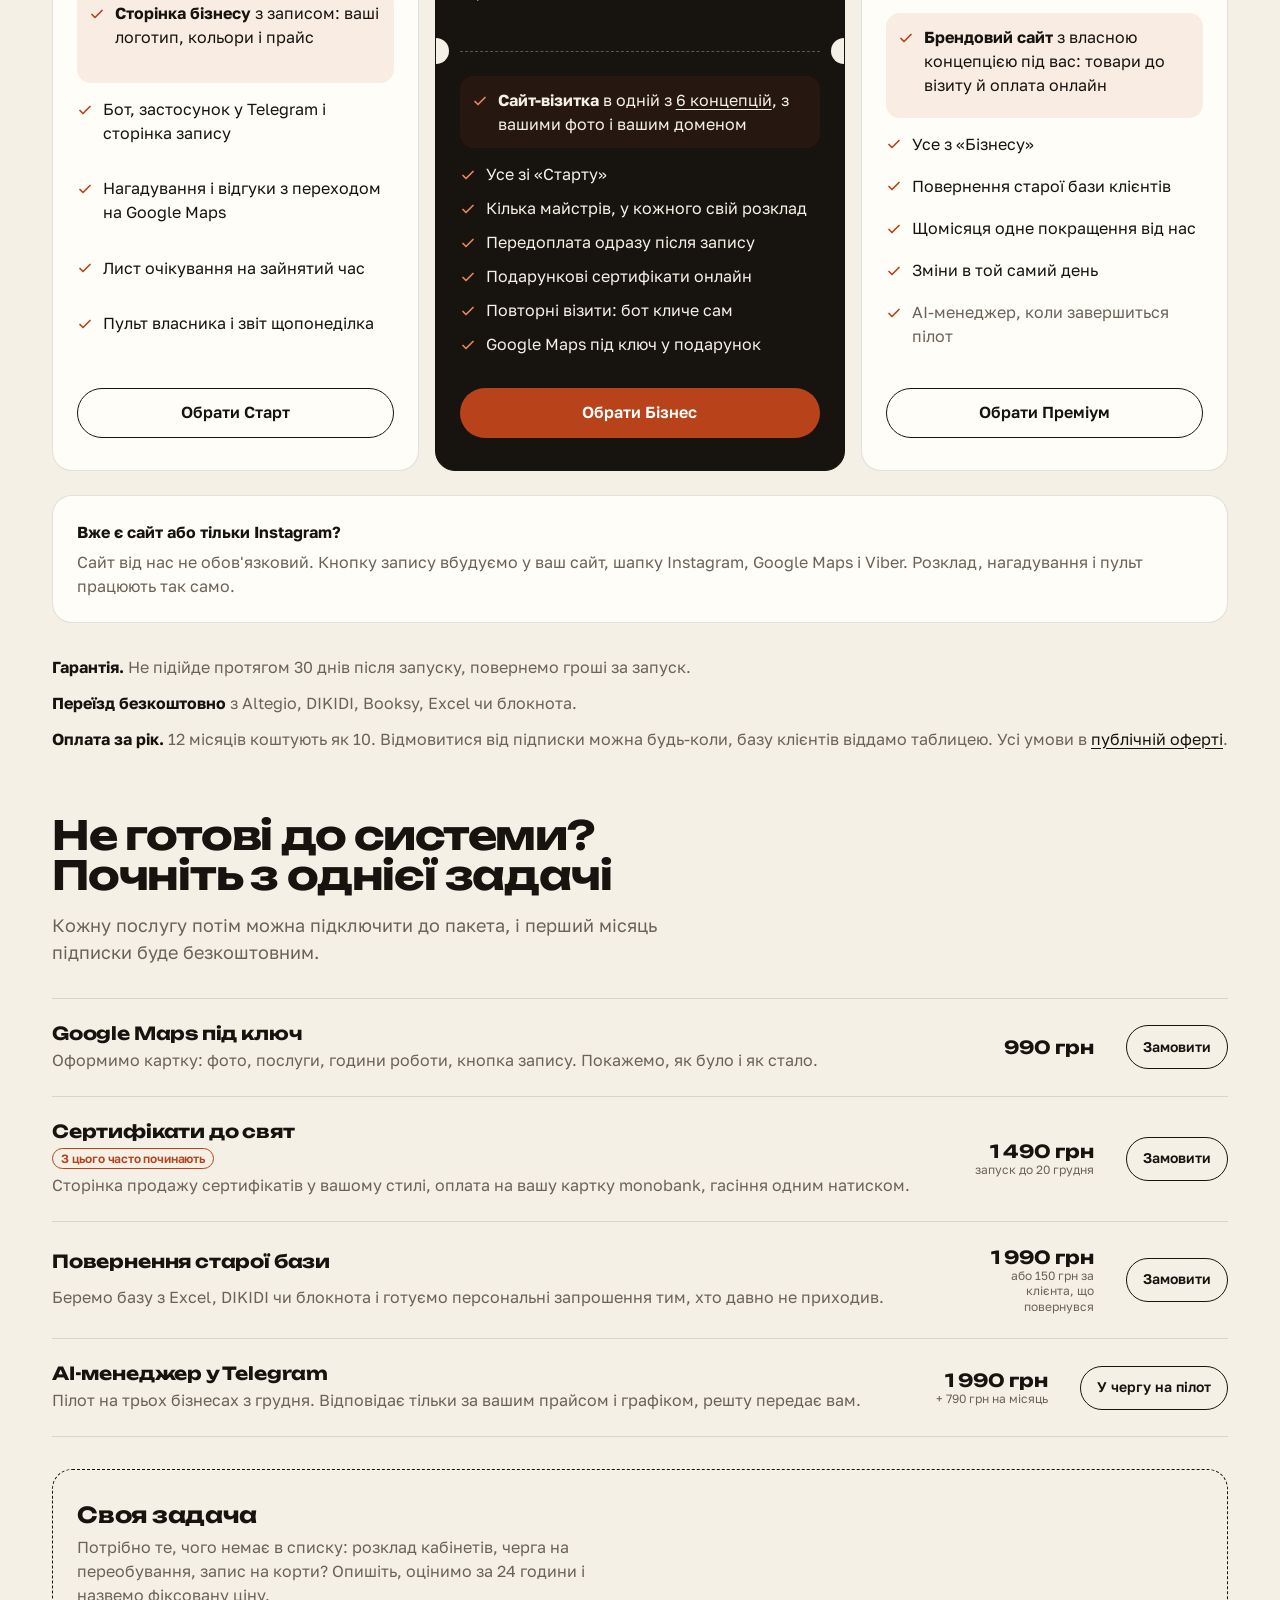
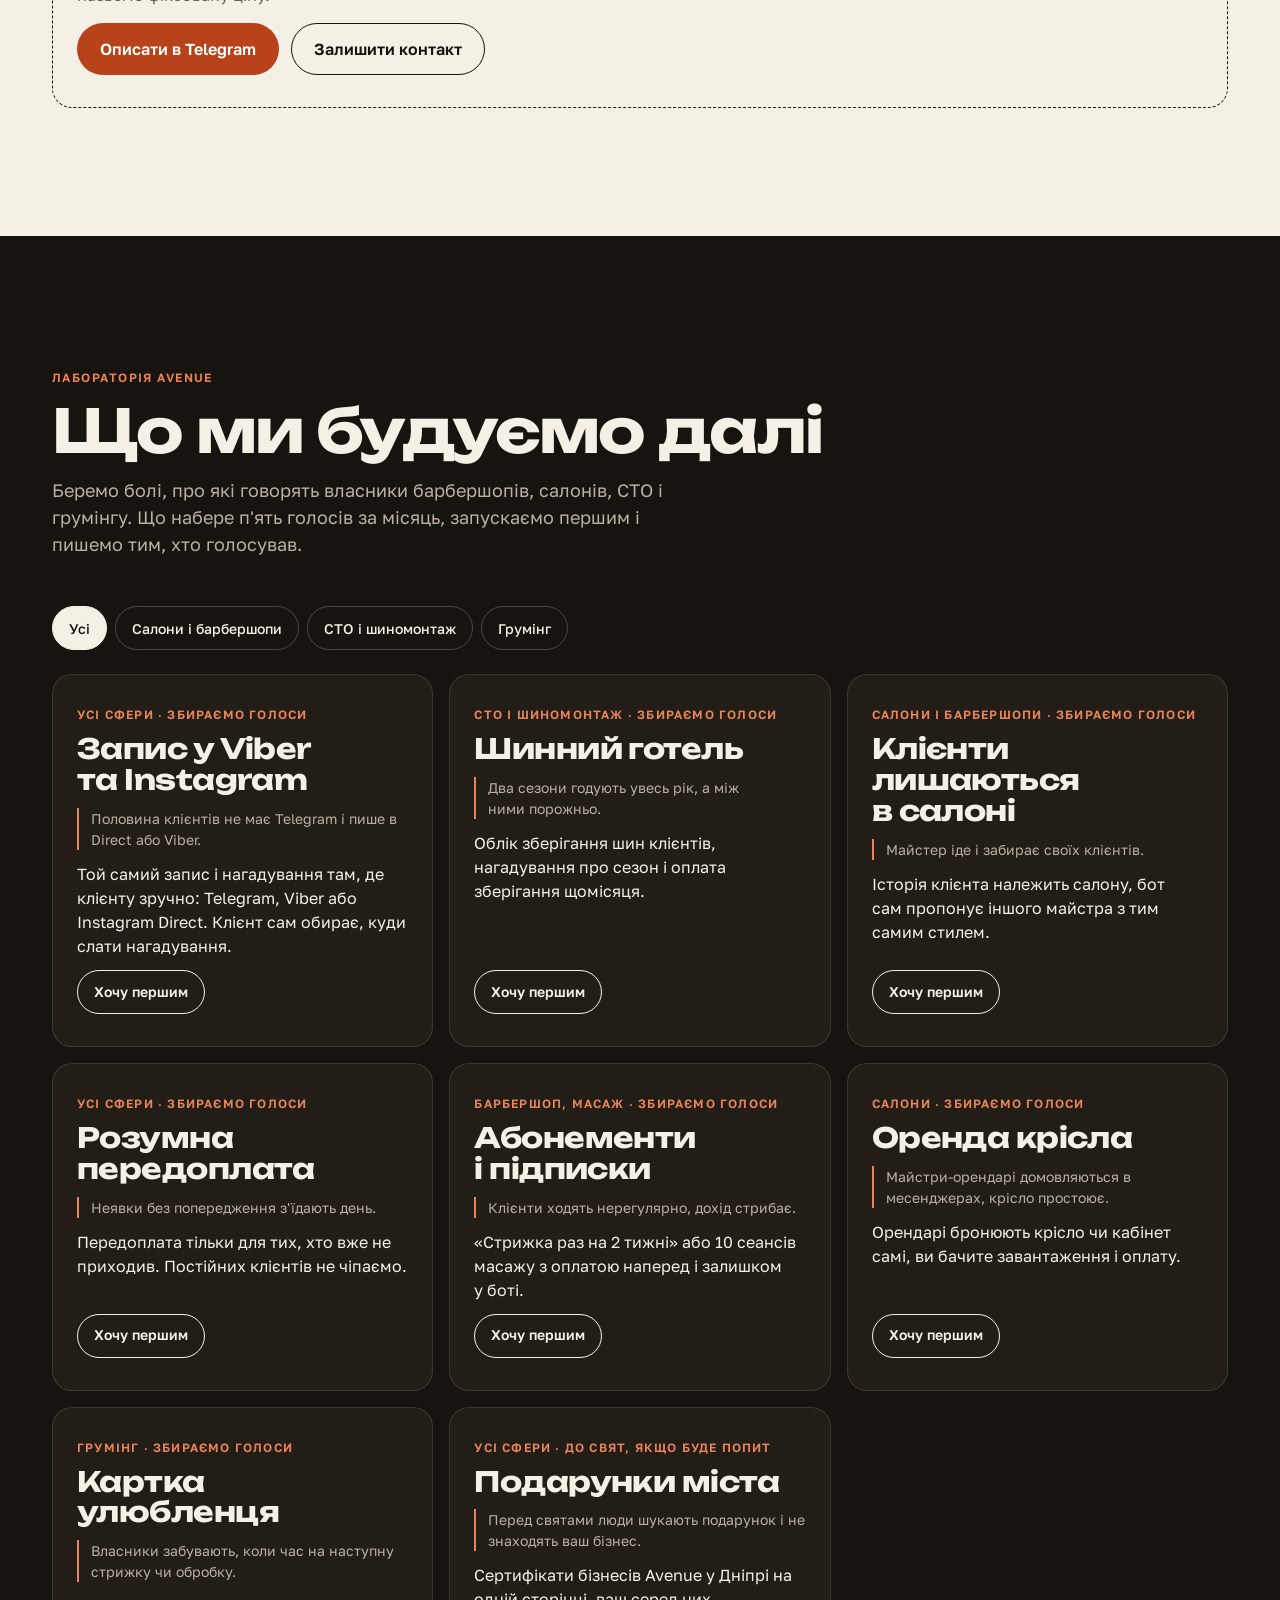
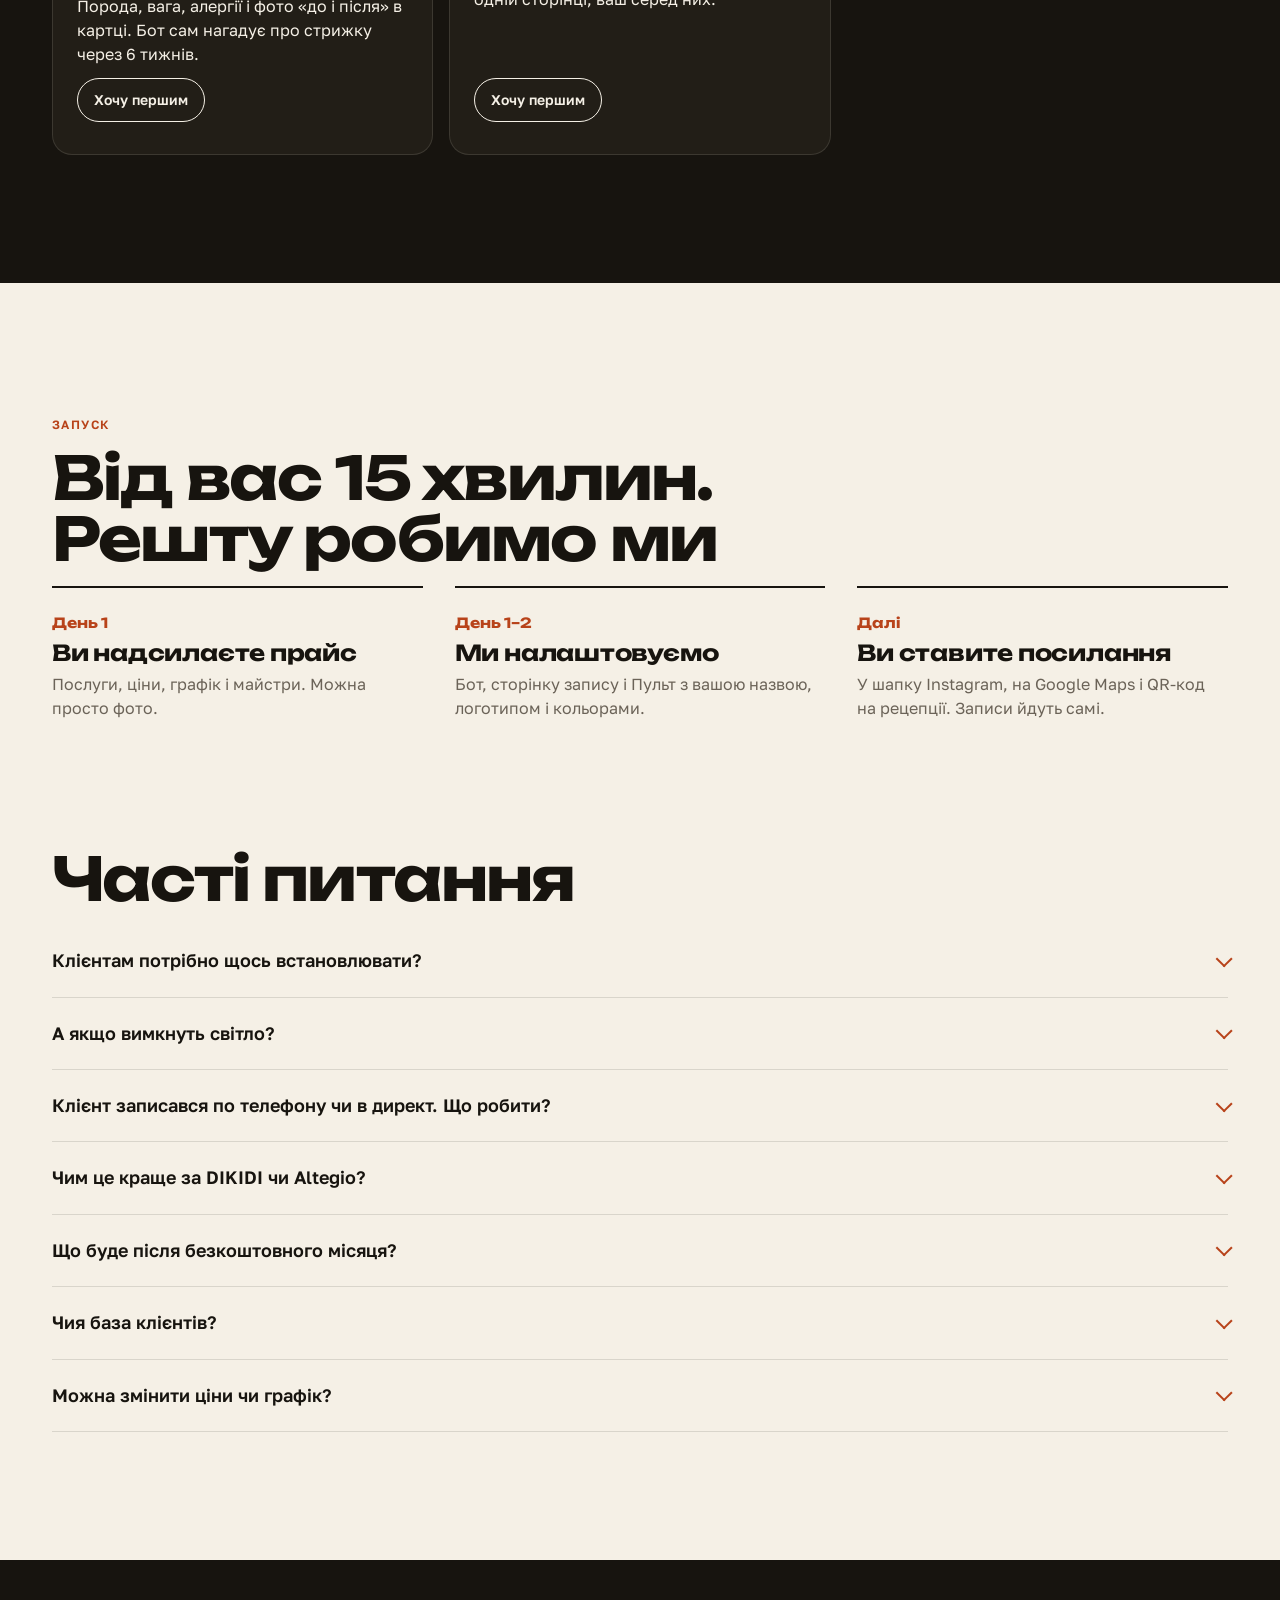
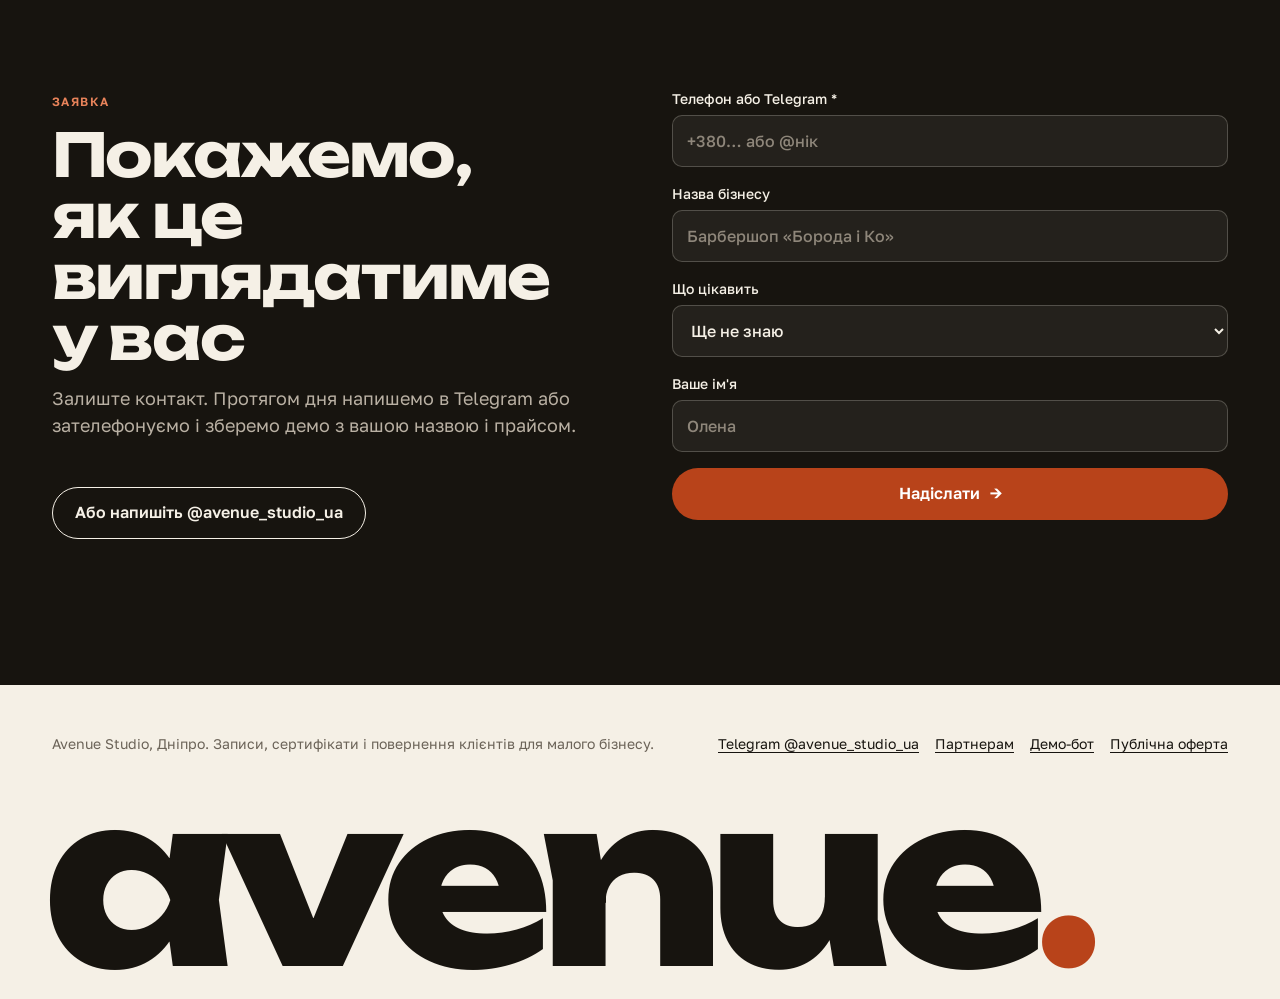
==== commit f59f0ad4: "1.20 на сайте: «Запізнююсь» в работающих функциях; партнёры: Avenue и выплаты по новым ценам «Запізн" ====
--- a/index.html
+++ b/index.html
@@ -283,23 +283,6 @@
 .own{margin-top:var(--s-6);padding:var(--s-6) var(--s-5);border:1.5px dashed var(--text);border-radius:var(--r-lg)}
 .own h3{font-size:var(--t-xl);margin-bottom:var(--s-2)}
 .own p{color:var(--mute);margin-bottom:var(--s-4);max-width:34em}
-/* Форма «Своя задача»: опис, сфера, бюджет, контакт. Іде в zapys-lead з source=custom */
-.own{display:grid;gap:var(--s-5)}
-.own-alt a{color:var(--text);text-decoration:underline;text-underline-offset:3px}
-.own-f{display:grid;gap:10px;max-width:640px}
-.own-f label,.own-f legend{font-weight:600;font-size:var(--t-sm);margin-top:6px}
-.own-f fieldset{border:0;padding:0;margin:0;min-width:0}
-.own-f textarea,.own-f input:not(.hp){font:inherit;font-size:16px;width:100%;padding:13px 14px;border-radius:var(--r-md);border:1.5px solid var(--line);background:var(--card);color:var(--text);resize:vertical;transition:border-color .2s}
-.own-f textarea:focus,.own-f input:focus{outline:0;border-color:var(--acc)}
-.own-f .ex{display:flex;flex-wrap:wrap;gap:6px}
-.own-f .ex button{font:500 13px var(--font-text);color:var(--mute);background:none;border:1px dashed var(--line);border-radius:999px;padding:6px 12px;cursor:pointer}
-.own-f .ex button:hover{color:var(--text);border-color:var(--text)}
-.pills{display:flex;flex-wrap:wrap;gap:8px;margin-top:8px}
-.pills button{font:500 14px var(--font-text);color:var(--text);background:var(--card);border:1.5px solid var(--line);border-radius:999px;padding:9px 14px;min-height:44px;cursor:pointer;transition:background .2s,border-color .2s,color .2s}
-.pills button[aria-pressed="true"]{background:var(--text);border-color:var(--text);color:var(--bg)}
-.own-f .btn{margin-top:8px;justify-self:start}
-.own-f .msg.ok{color:var(--ok)}.own-f .msg.err{color:var(--err)}
-@media (min-width:900px){.own{grid-template-columns:1fr 1.2fr;align-items:start}}
 
 /* Що буде далі */
 .next{display:grid;gap:var(--s-4)}
@@ -500,7 +483,7 @@
       <p class="sub">Оберіть послугу, день і вільний час у телефоні поруч. Так само це бачить ваш клієнт у Telegram або за посиланням з Instagram.</p>
       <ol class="points">
         <li data-n="01"><div><b>Зайнятий час не видно</b><p>Розклад один на бот, застосунок і сторінку. Подвійного запису не буде.</p></div></li>
-        <li data-n="02"><div><b>Квиток з нагадуванням</b><p>За 2 години до візиту клієнт отримує нагадування і може скасувати, щоб час дістався іншому.</p></div></li>
+        <li data-n="02"><div><b>Квиток з нагадуванням</b><p>За 2 години і ще раз за 15 хвилин. Клієнт тисне «буду вчасно» або «запізнююсь на 10 хв», і майстер одразу знає, чи чекати.</p></div></li>
         <li data-n="03"><div><b>Ваш бренд, а не наш</b><p>Назва, логотип і кольори вашого бізнесу. Клієнт бачить вас.</p></div></li>
       </ol>
       <div class="live">
@@ -553,7 +536,7 @@
       </div>
       <div class="stops" role="group" aria-label="Етапи петлі" id="stops">
         <button class="stop" type="button" aria-expanded="true" data-i="0"><span class="t"><span>01</span>Запис 24/7</span><span class="tx">Бот у Telegram, застосунок усередині Telegram і сторінка за посиланням для Instagram, Google Maps і Viber.<br><span class="tag ok">Працює</span></span></button>
-        <button class="stop" type="button" aria-expanded="false" data-i="1"><span class="t"><span>02</span>Нагадування</span><span class="tx">За 2 години до візиту. Клієнт може скасувати, і бот сам напише тим, хто чекав на цей час.<br><span class="tag ok">Працює</span></span></button>
+        <button class="stop" type="button" aria-expanded="false" data-i="1"><span class="t"><span>02</span>Нагадування</span><span class="tx">За 2 години і за 15 хвилин до візиту. Клієнт попереджає одним натиском, що запізнюється, або скасовує, і бот сам напише тим, хто чекав на цей час.<br><span class="tag ok">Працює</span></span></button>
         <button class="stop" type="button" aria-expanded="false" data-i="2"><span class="t"><span>03</span>Відгук</span><span class="tx">Після візиту бот просить оцінку. Задоволених веде на Google Maps, про незадоволених пише тільки вам.<br><span class="tag ok">Працює</span></span></button>
         <button class="stop" type="button" aria-expanded="false" data-i="3"><span class="t"><span>04</span>Повернення</span><span class="tx">Через 3–4 тижні бот кличе клієнта знову. Хто давно не приходив, отримує персональне запрошення зі старої бази.<br><span class="tag ok">Працює · база з грудня</span></span></button>
         <button class="stop" type="button" aria-expanded="false" data-i="4"><span class="t"><span>05</span>Сертифікати</span><span class="tx">Клієнт купує подарунок онлайн і приводить нового клієнта. Гасите одним натиском, двічі не вийде.<br><span class="tag ok">Працює</span></span></button>
@@ -720,24 +703,13 @@
     <li data-svc="ai"><h3>AI-менеджер у Telegram</h3><div class="cost">1 990 грн<small>+ 790 грн на місяць</small></div><p>Пілот на трьох бізнесах з грудня. Відповідає тільки за вашим прайсом і графіком, решту передає вам.</p><a class="btn btn-line btn-sm" href="#zayavka" data-interest="AI-менеджер">У чергу на пілот</a></li>
   </ul>
 
-  <div class="own rv" id="own">
-    <div class="own-h">
-      <h3>Своя задача</h3>
-      <p>Потрібно те, чого немає в списку: розклад кабінетів, черга на переобування, запис на корти? Опишіть, оцінимо за 24 години і назвемо фіксовану ціну.</p>
-      <p class="own-alt">Зручніше голосом? <a href="https://t.me/avenue_studio_ua" target="_blank" rel="noopener">Напишіть у Telegram</a></p>
-    </div>
-    <form class="own-f" id="own-f" novalidate>
-      <label for="o-task">Що потрібно зробити</label>
-      <textarea id="o-task" name="task" rows="4" maxlength="1000" required placeholder="Наприклад: запис на корти по 30 хвилин, оплата одразу, нагадування за годину"></textarea>
-      <div class="ex" aria-label="Приклади задач"><button type="button" data-ex="Розклад кабінетів для двох лікарів, щоб пацієнт бачив вільні години">Розклад кабінетів</button><button type="button" data-ex="Черга на переобування в сезон: клієнт записується на годину і бачить, коли його бокс">Черга в сезон</button><button type="button" data-ex="Запис на корти по 30 хвилин з оплатою онлайн">Запис на корти</button></div>
-      <fieldset><legend>Сфера</legend><div class="pills" data-name="sphere"><button type="button" aria-pressed="false">Краса</button><button type="button" aria-pressed="false">Авто</button><button type="button" aria-pressed="false">Здоров'я</button><button type="button" aria-pressed="false">Спорт</button><button type="button" aria-pressed="false">Тварини</button><button type="button" aria-pressed="false">Інше</button></div></fieldset>
-      <fieldset><legend>Бюджет на запуск</legend><div class="pills" data-name="budget"><button type="button" aria-pressed="false">до 2 000 грн</button><button type="button" aria-pressed="false">2–5 тис. грн</button><button type="button" aria-pressed="false">5–15 тис. грн</button><button type="button" aria-pressed="true">Ще не знаю</button></div></fieldset>
-      <label for="o-contact">Телефон або Telegram</label>
-      <input id="o-contact" name="contact" maxlength="80" autocomplete="tel" placeholder="+380… або @нік" required>
-      <input name="website" class="hp" tabindex="-1" autocomplete="off" aria-hidden="true">
-      <button class="btn btn-acc" type="submit">Отримати оцінку за 24 години <span class="arr" aria-hidden="true">→</span></button>
-      <p class="msg" id="own-msg" role="status"></p>
-    </form>
+  <div class="own rv">
+    <h3>Своя задача</h3>
+    <p>Потрібно те, чого немає в списку: розклад кабінетів, черга на переобування, запис на корти? Опишіть, оцінимо за 24 години і назвемо фіксовану ціну.</p>
+    <div class="cta">
+      <a class="btn btn-acc" href="https://t.me/avenue_studio_ua" target="_blank" rel="noopener">Описати в Telegram</a>
+      <a class="btn btn-line" href="#zayavka" data-interest="Своя задача">Залишити контакт</a>
+    </div>
   </div>
   </div>
 </section>
@@ -979,7 +951,6 @@
 // ---------- Лабораторія: продукти з дослідження болів (docs/research/sphere-pains.md) ----------
 // Список оновлює щотижнева рада. «Хочу першим» іде в zapys-lead у полі niche.
 var LAB = [
-  { f: "all", tag: "Усі сфери", t: "«Запізнююсь» одним натиском", key: "Запізнююсь", pain: "Клієнт запізнюється на 15 хвилин, а майстер не знає: чекати чи брати наступного.", get: "Фінальне нагадування за 15 хвилин з кнопками «буду вчасно», «запізнююсь на 10–20 хв» і «не встигаю». Майстер одразу бачить, а коли клієнт не встигає, бот пропонує найближче вікно і віддає звільнений час листу очікування.", when: "У розробці" },
   { f: "all", tag: "Усі сфери", t: "Запис у Viber та Instagram", key: "Viber та Instagram", pain: "Половина клієнтів не має Telegram і пише в Direct або Viber.", get: "Той самий запис і нагадування там, де клієнту зручно: Telegram, Viber або Instagram Direct. Клієнт сам обирає, куди слати нагадування.", when: "Збираємо голоси" },
   { f: "auto", tag: "СТО і шиномонтаж", t: "Шинний готель", key: "Шинний готель", pain: "Два сезони годують увесь рік, а між ними порожньо.", get: "Облік зберігання шин клієнтів, нагадування про сезон і оплата зберігання щомісяця.", when: "Збираємо голоси" },
   { f: "beauty", tag: "Салони і барбершопи", t: "Клієнти лишаються в салоні", key: "Клієнти лишаються", pain: "Майстер іде і забирає своїх клієнтів.", get: "Історія клієнта належить салону, бот сам пропонує іншого майстра з тим самим стилем.", when: "Збираємо голоси" },
@@ -1070,37 +1041,6 @@
     .finally(function () { btn.disabled = false; });
 });
 
-// ---------- Своя задача: опис, сфера, бюджет, контакт → zapys-lead з source=custom ----------
-// Поки zapys-lead не зберігає task і budget окремо, початок задачі їде в business, сфера й бюджет у niche.
-(function () {
-  var f = $("own-f"), m = $("own-msg"); if (!f) return;
-  function pick(name) { var b = f.querySelector('.pills[data-name="' + name + '"] [aria-pressed="true"]'); return b ? b.textContent : ""; }
-  f.addEventListener("click", function (e) {
-    var p = e.target.closest(".pills button");
-    if (p) { [].forEach.call(p.parentNode.children, function (x) { x.setAttribute("aria-pressed", x === p ? "true" : "false"); }); return; }
-    var ex = e.target.closest("[data-ex]");
-    if (ex) { f.task.value = ex.dataset.ex; f.task.focus(); }
-  });
-  f.addEventListener("submit", function (e) {
-    e.preventDefault();
-    var task = f.task.value.trim(), contact = f.contact.value.trim(), sphere = pick("sphere"), budget = pick("budget");
-    m.className = "msg";
-    if (task.length < 10) { m.className = "msg err"; m.textContent = "Опишіть задачу хоча б одним реченням, щоб ми могли її оцінити."; f.task.focus(); return; }
-    if (contact.length < 5) { m.className = "msg err"; m.textContent = "Вкажіть телефон або Telegram, щоб ми надіслали оцінку."; f.contact.focus(); return; }
-    var btn = f.querySelector('[type="submit"]'); btn.disabled = true; m.textContent = "Надсилаємо…";
-    var body = { contact: contact, website: f.website.value, source: "custom", partner: P, task: task, budget: budget, sphere: sphere,
-      business: ("Задача: " + task).slice(0, 120), niche: ("Своя · " + (sphere || S[cur].short) + " · " + budget).slice(0, 40) };
-    fetch(LEAD_URL, { method: "POST", headers: { "content-type": "application/json" }, body: JSON.stringify(body) })
-      .then(function (r) { if (!r.ok) throw new Error(r.status); return r.json(); })
-      .then(function () {
-        f.reset(); [].forEach.call(f.querySelectorAll(".pills button"), function (b) { b.setAttribute("aria-pressed", b.textContent === "Ще не знаю" ? "true" : "false"); });
-        m.className = "msg ok"; m.textContent = "Дякуємо! Оцінимо задачу і напишемо вам з фіксованою ціною протягом 24 годин.";
-      })
-      .catch(function () { m.className = "msg err"; m.textContent = "Не вдалося надіслати. Спробуйте ще раз або напишіть нам у Telegram @avenue_studio_ua."; })
-      .finally(function () { btn.disabled = false; });
-  });
-})();
-
 // ---------- Поява під час прокрутки, пауза анімацій поза екраном ----------
 function placeCuts() {
   [].forEach.call(document.querySelectorAll(".av-ticket"), function (t) { var c = t.querySelector(".cut"); if (c) t.style.setProperty("--cut", c.offsetTop + "px"); });
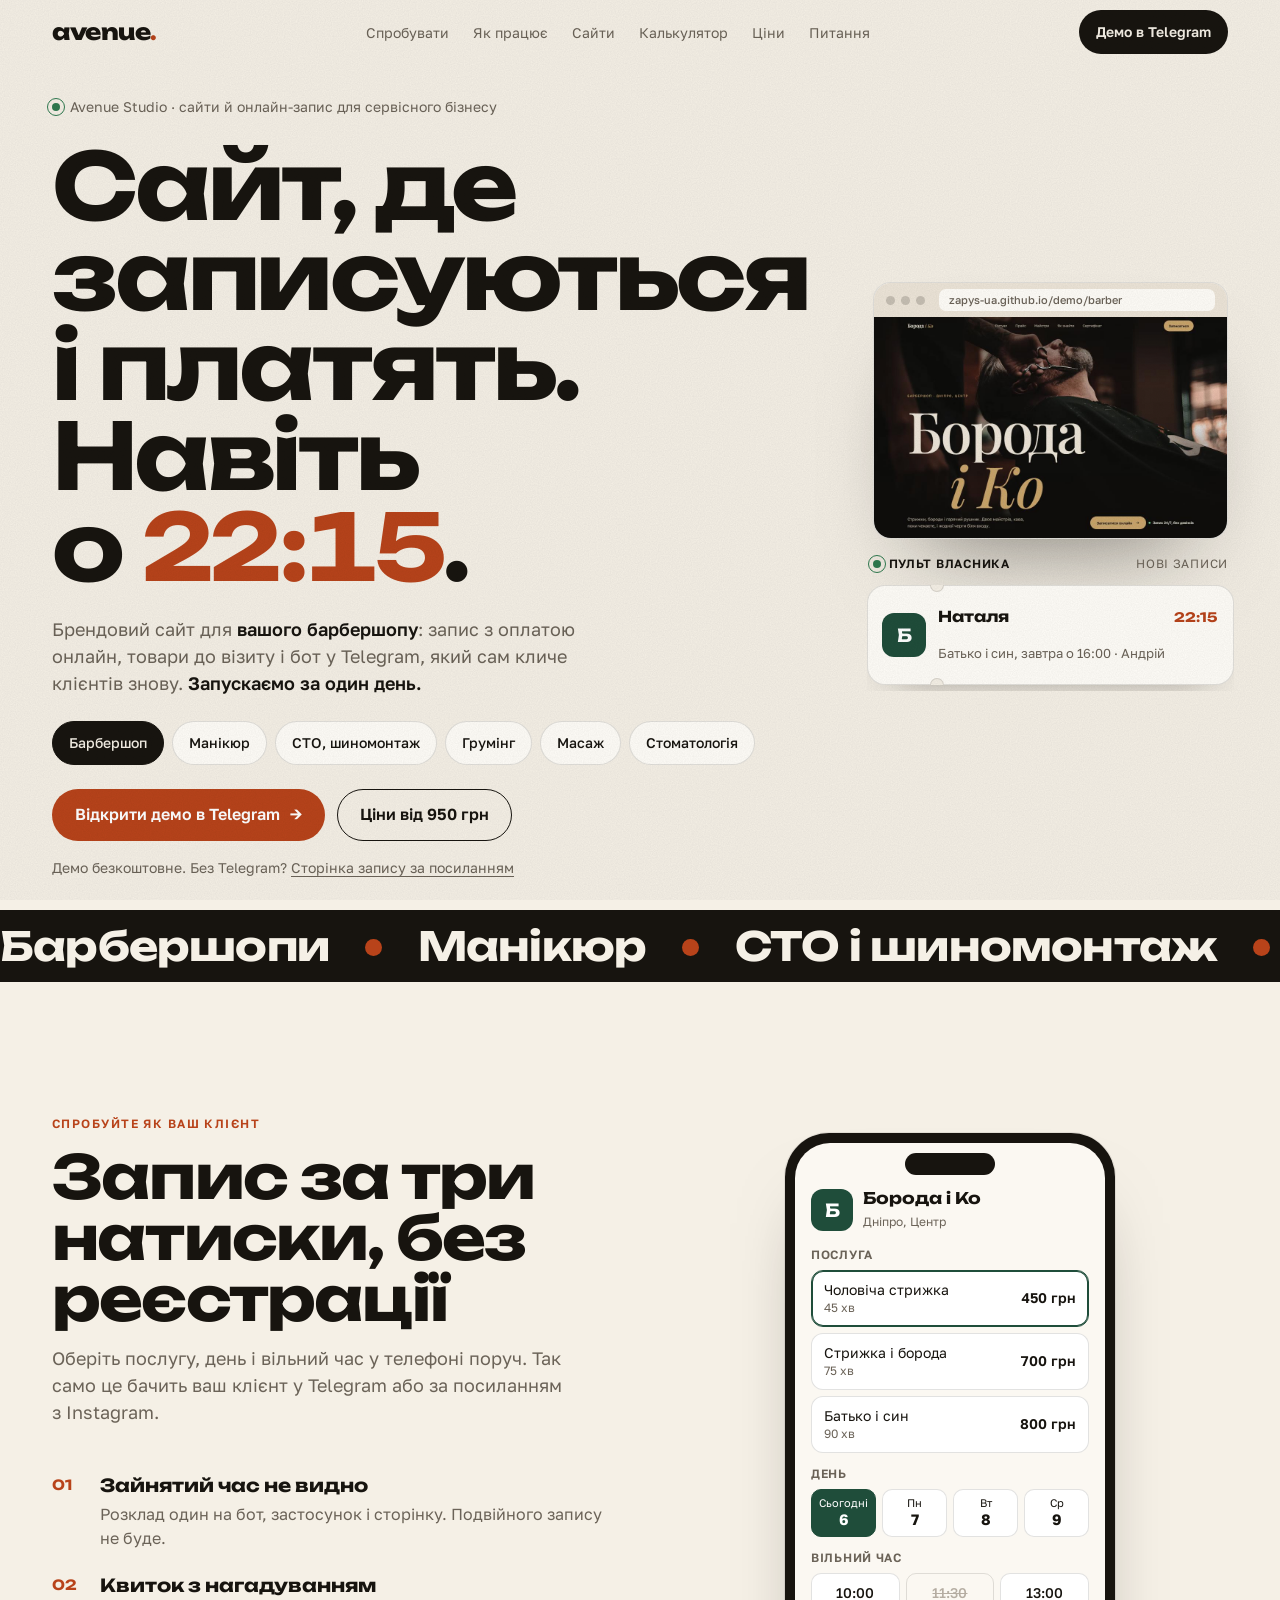
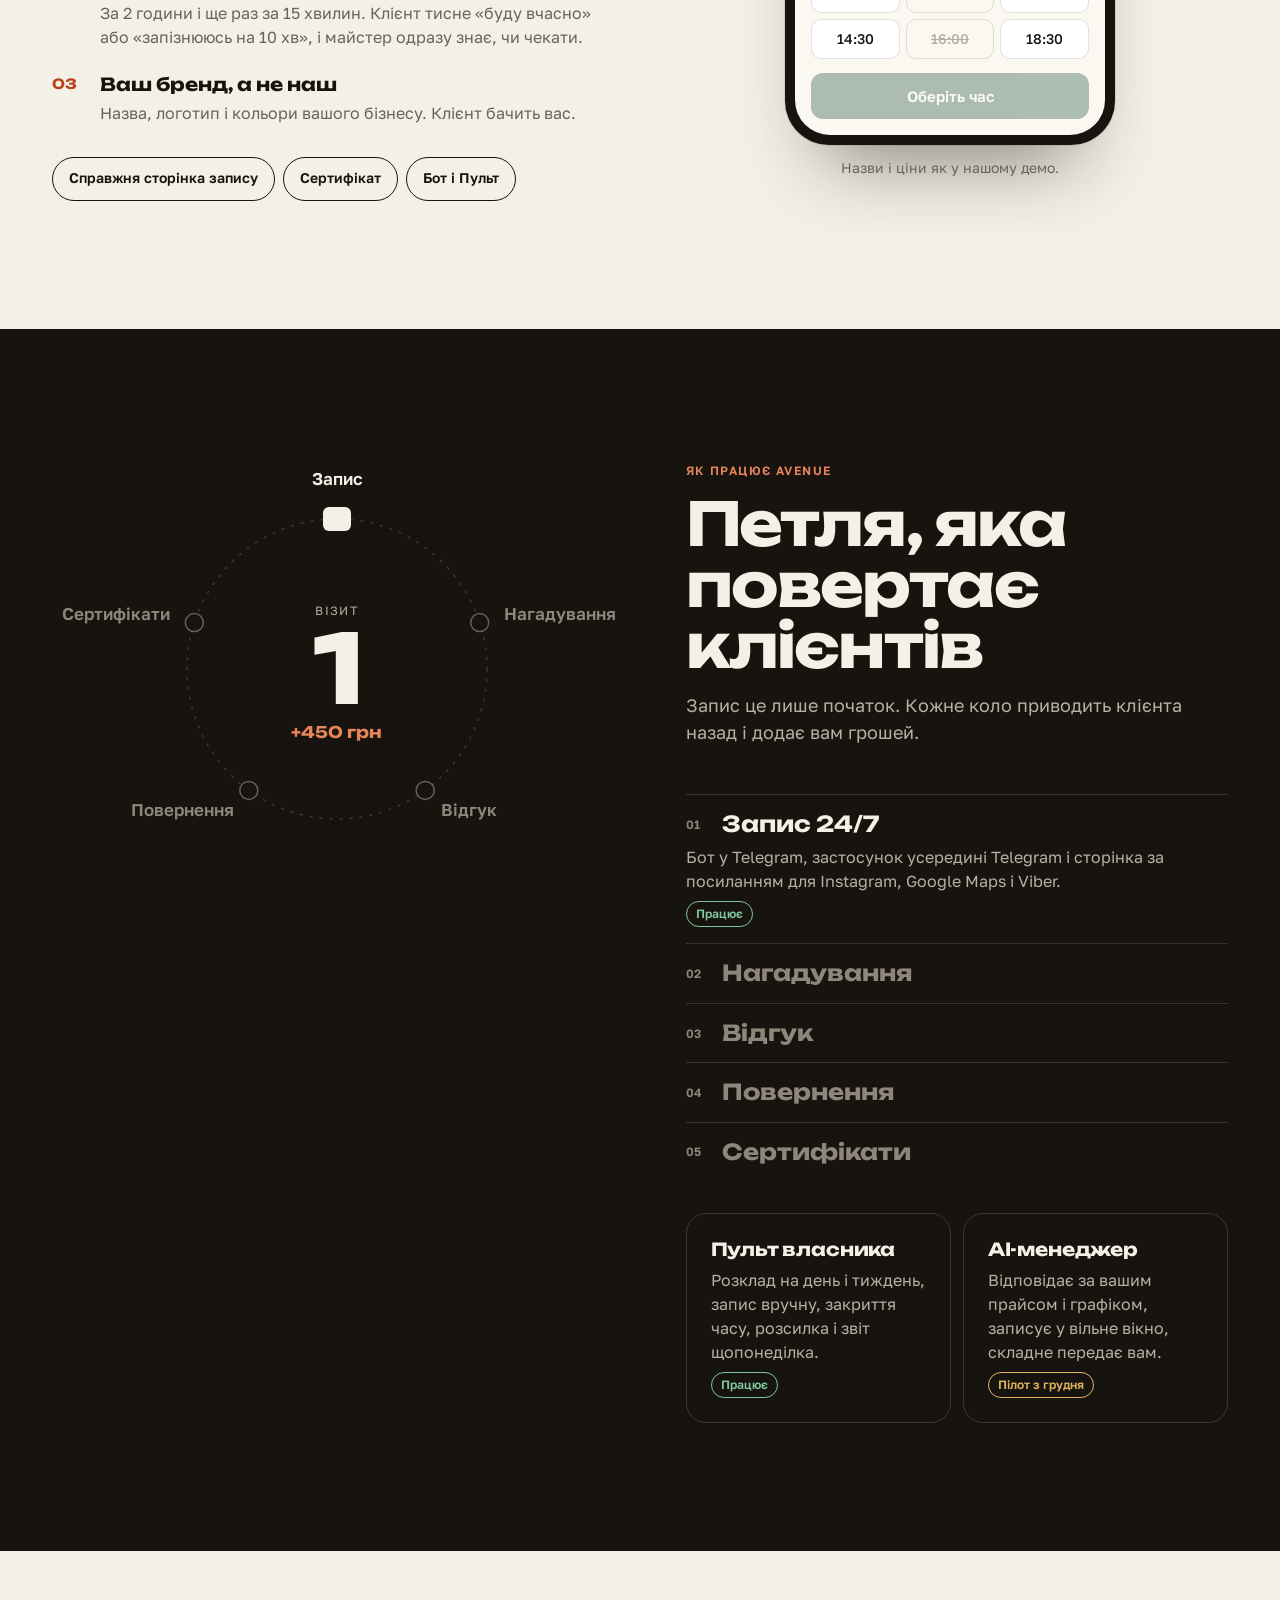
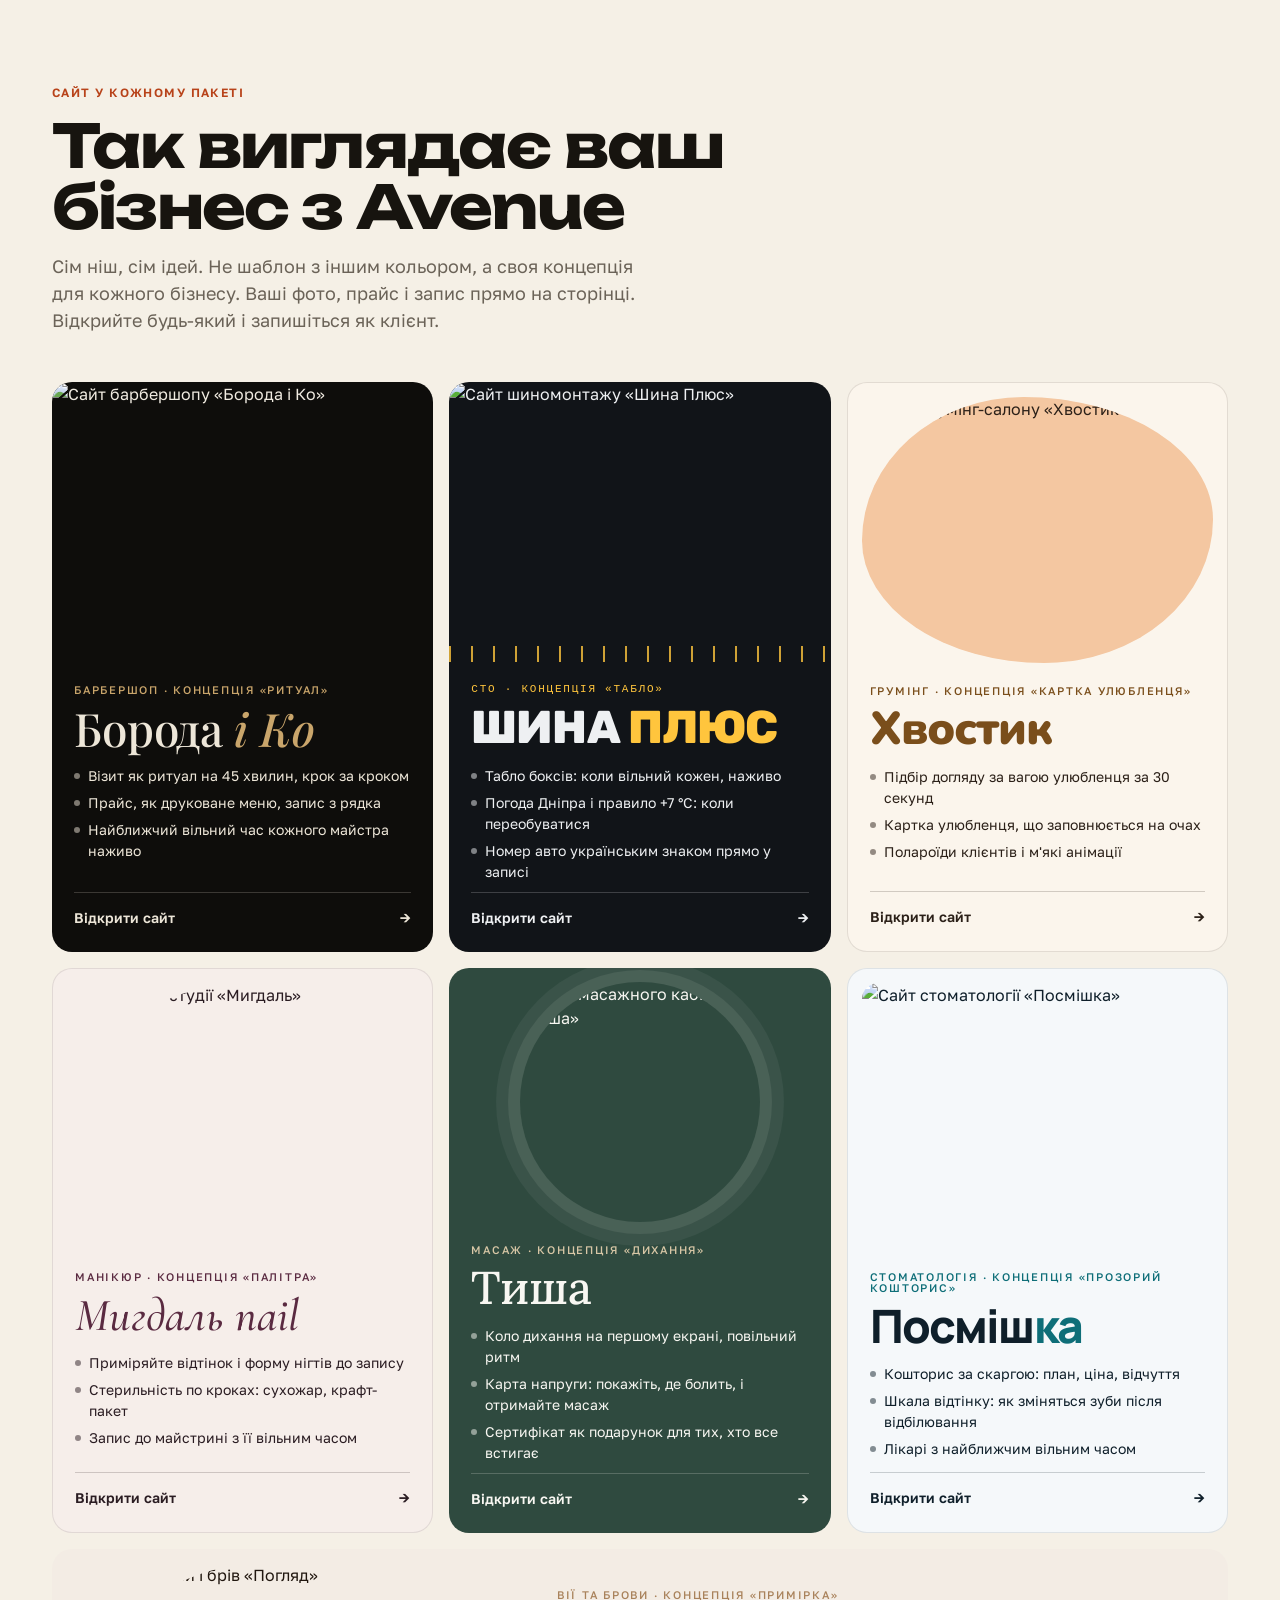
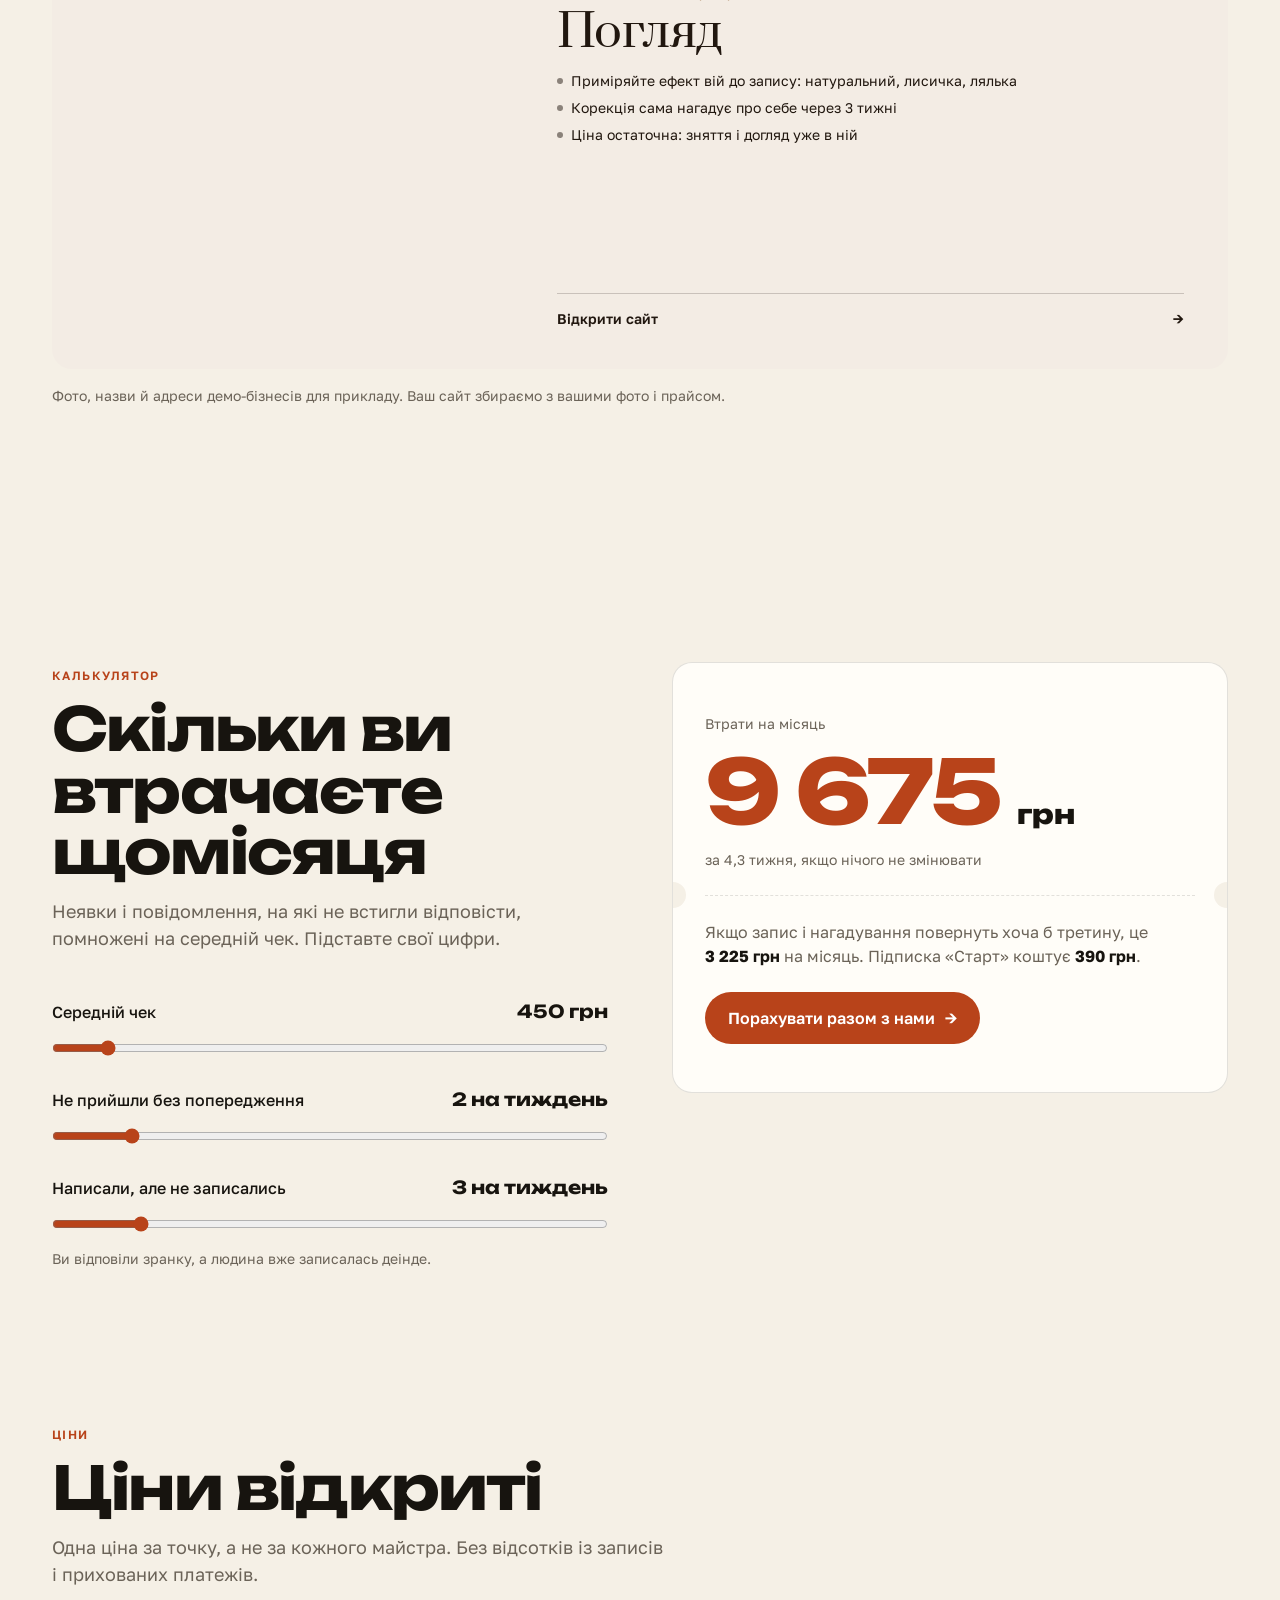
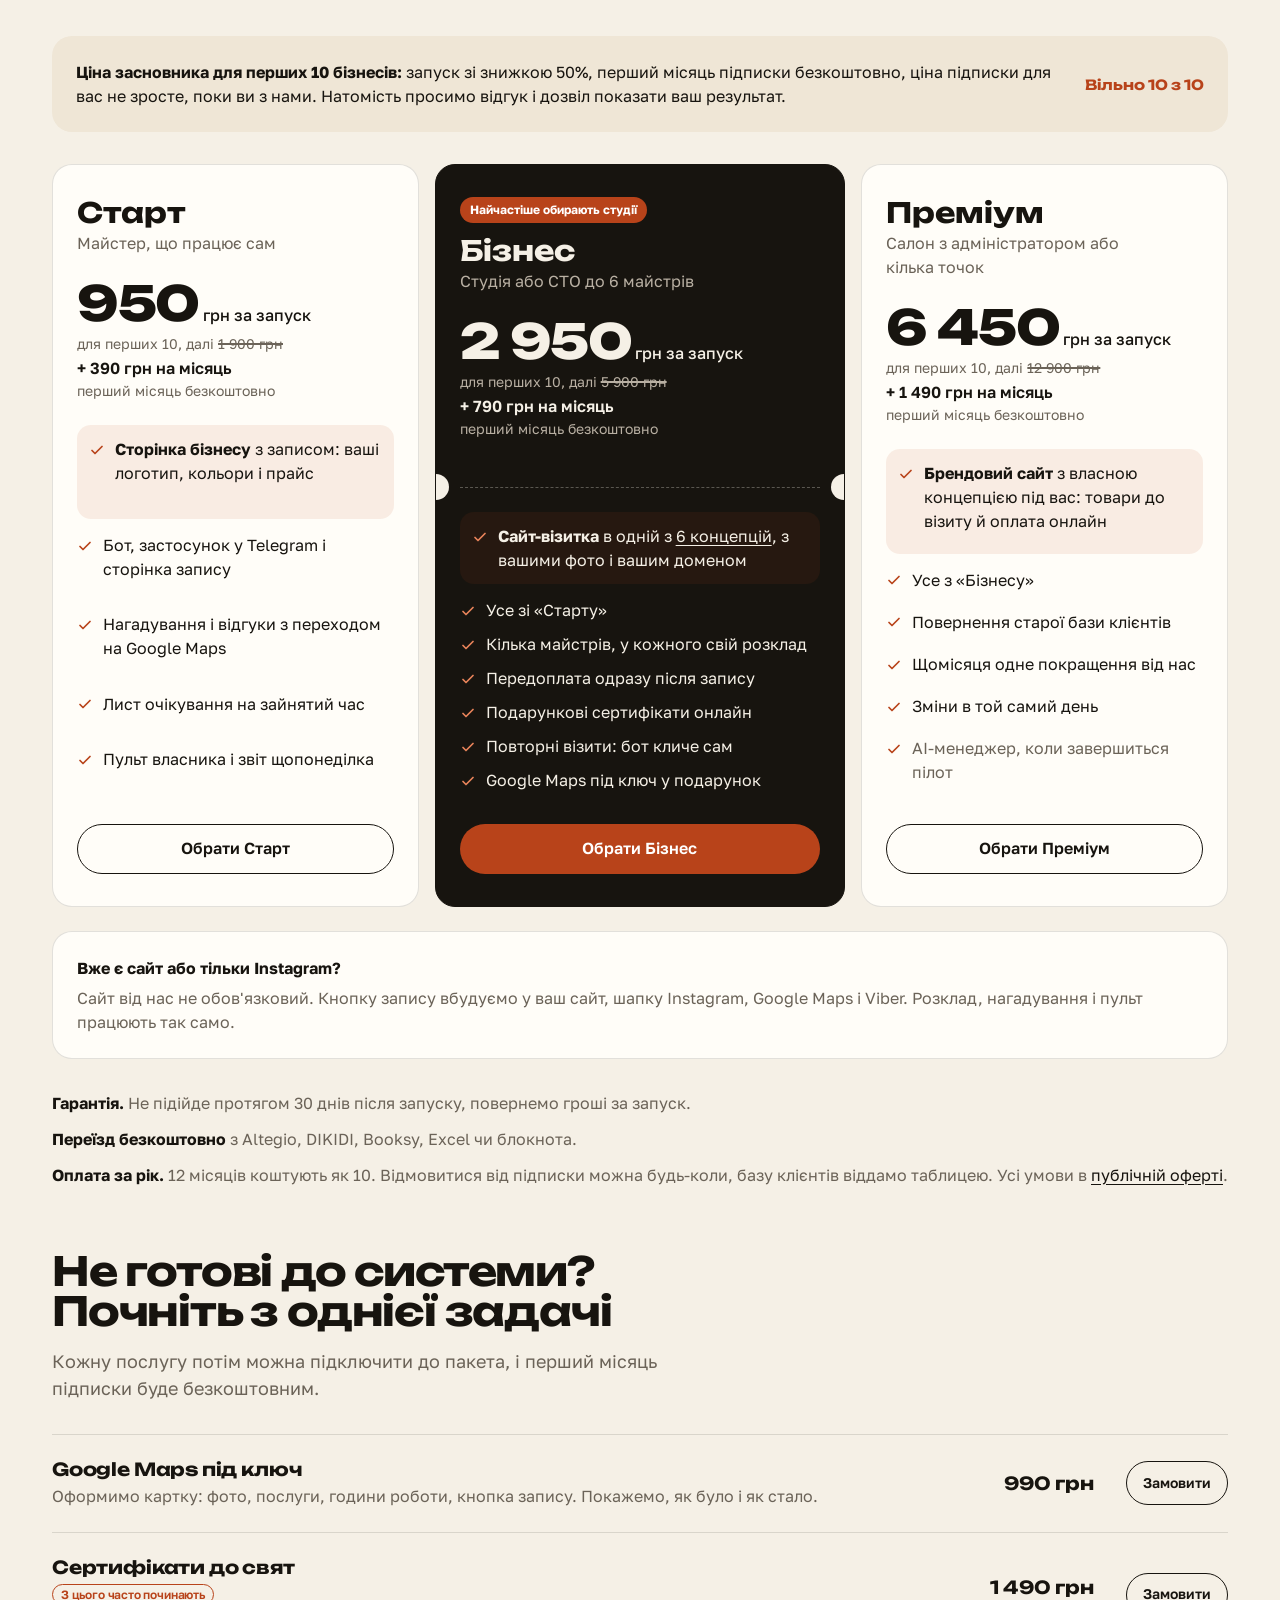
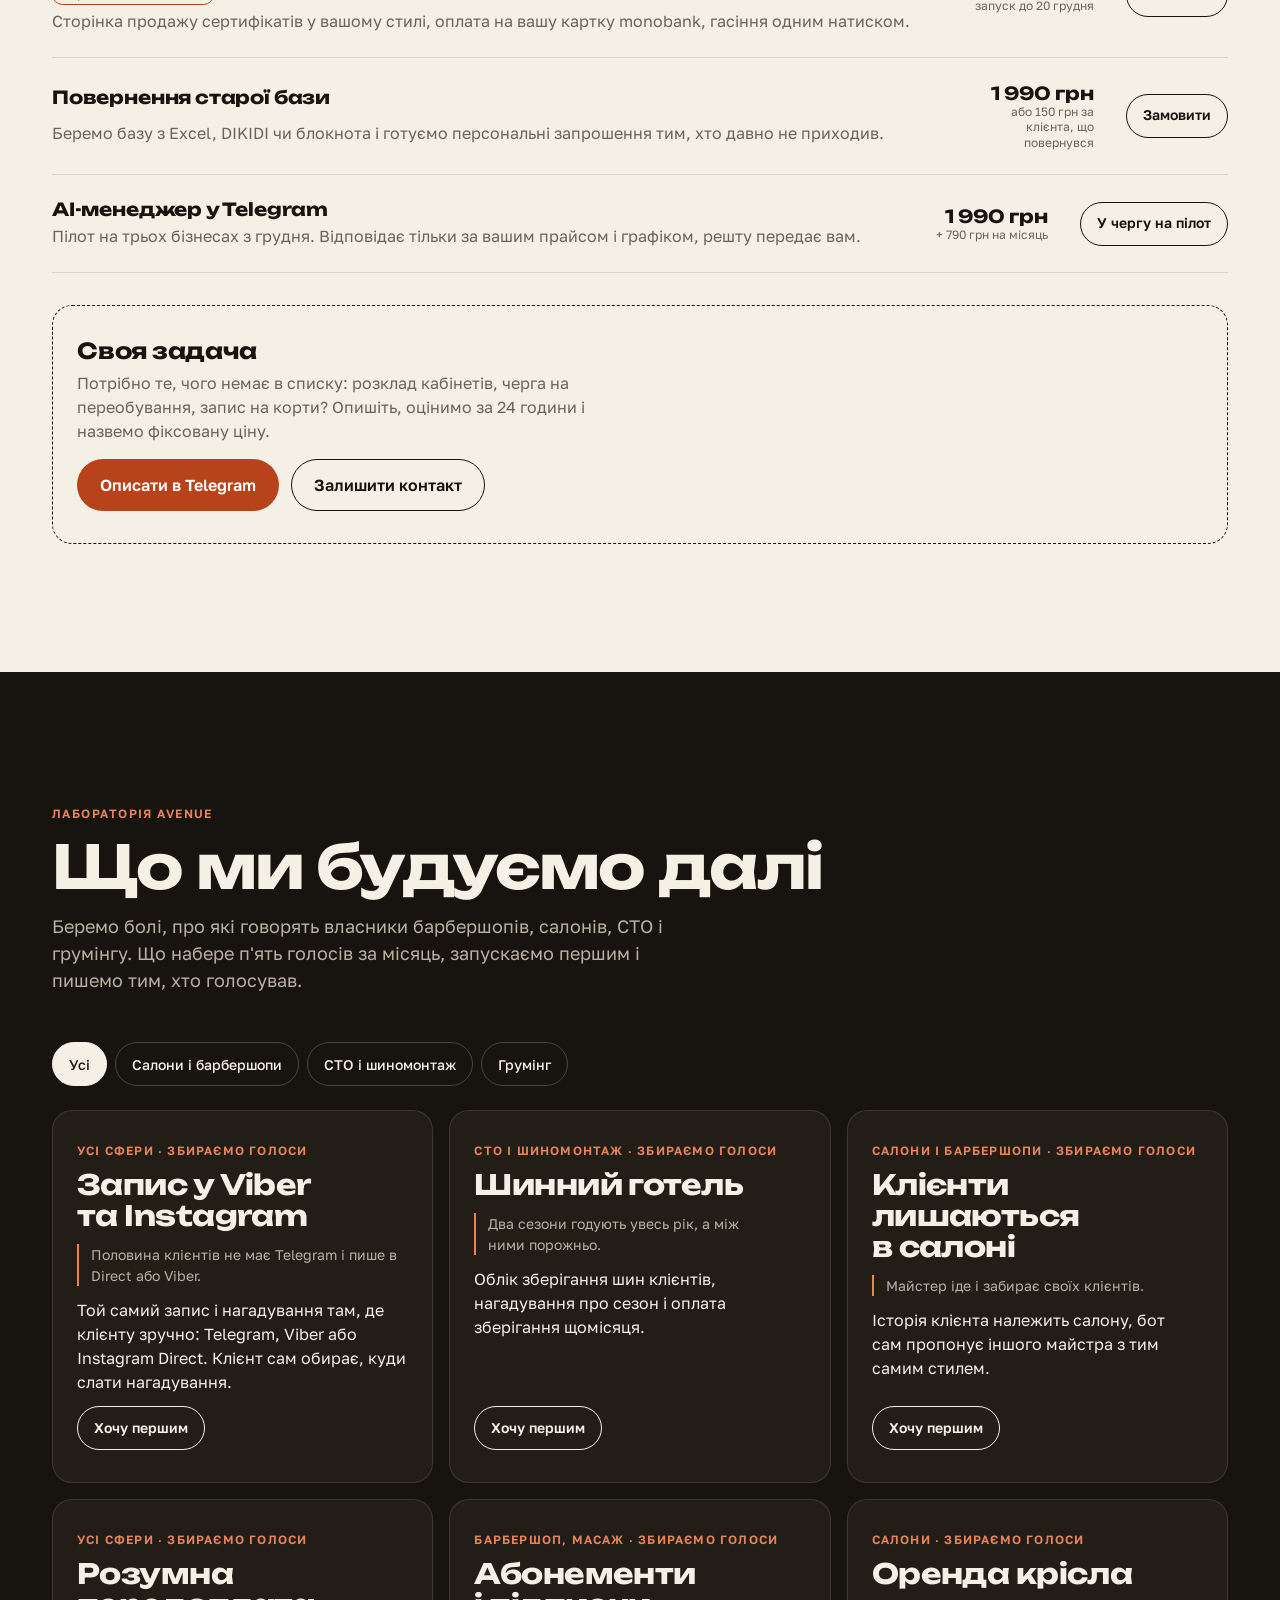
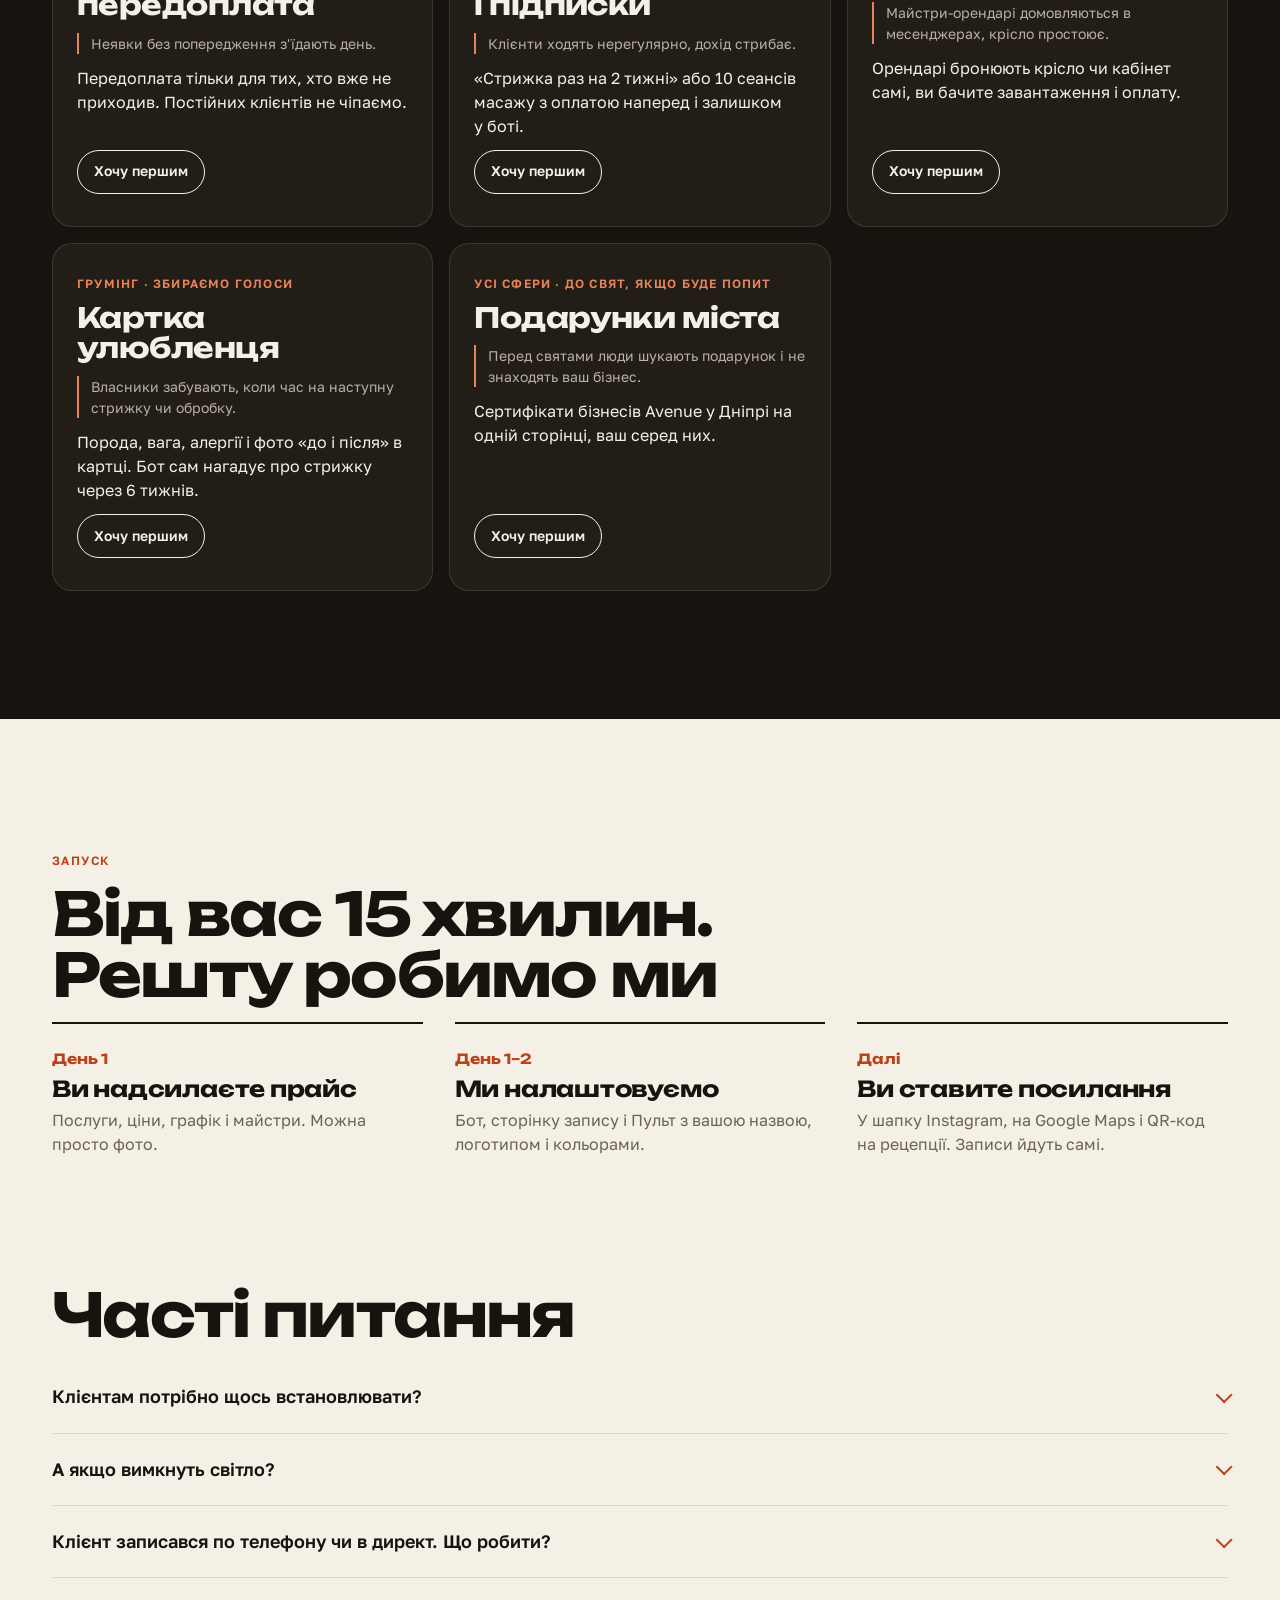
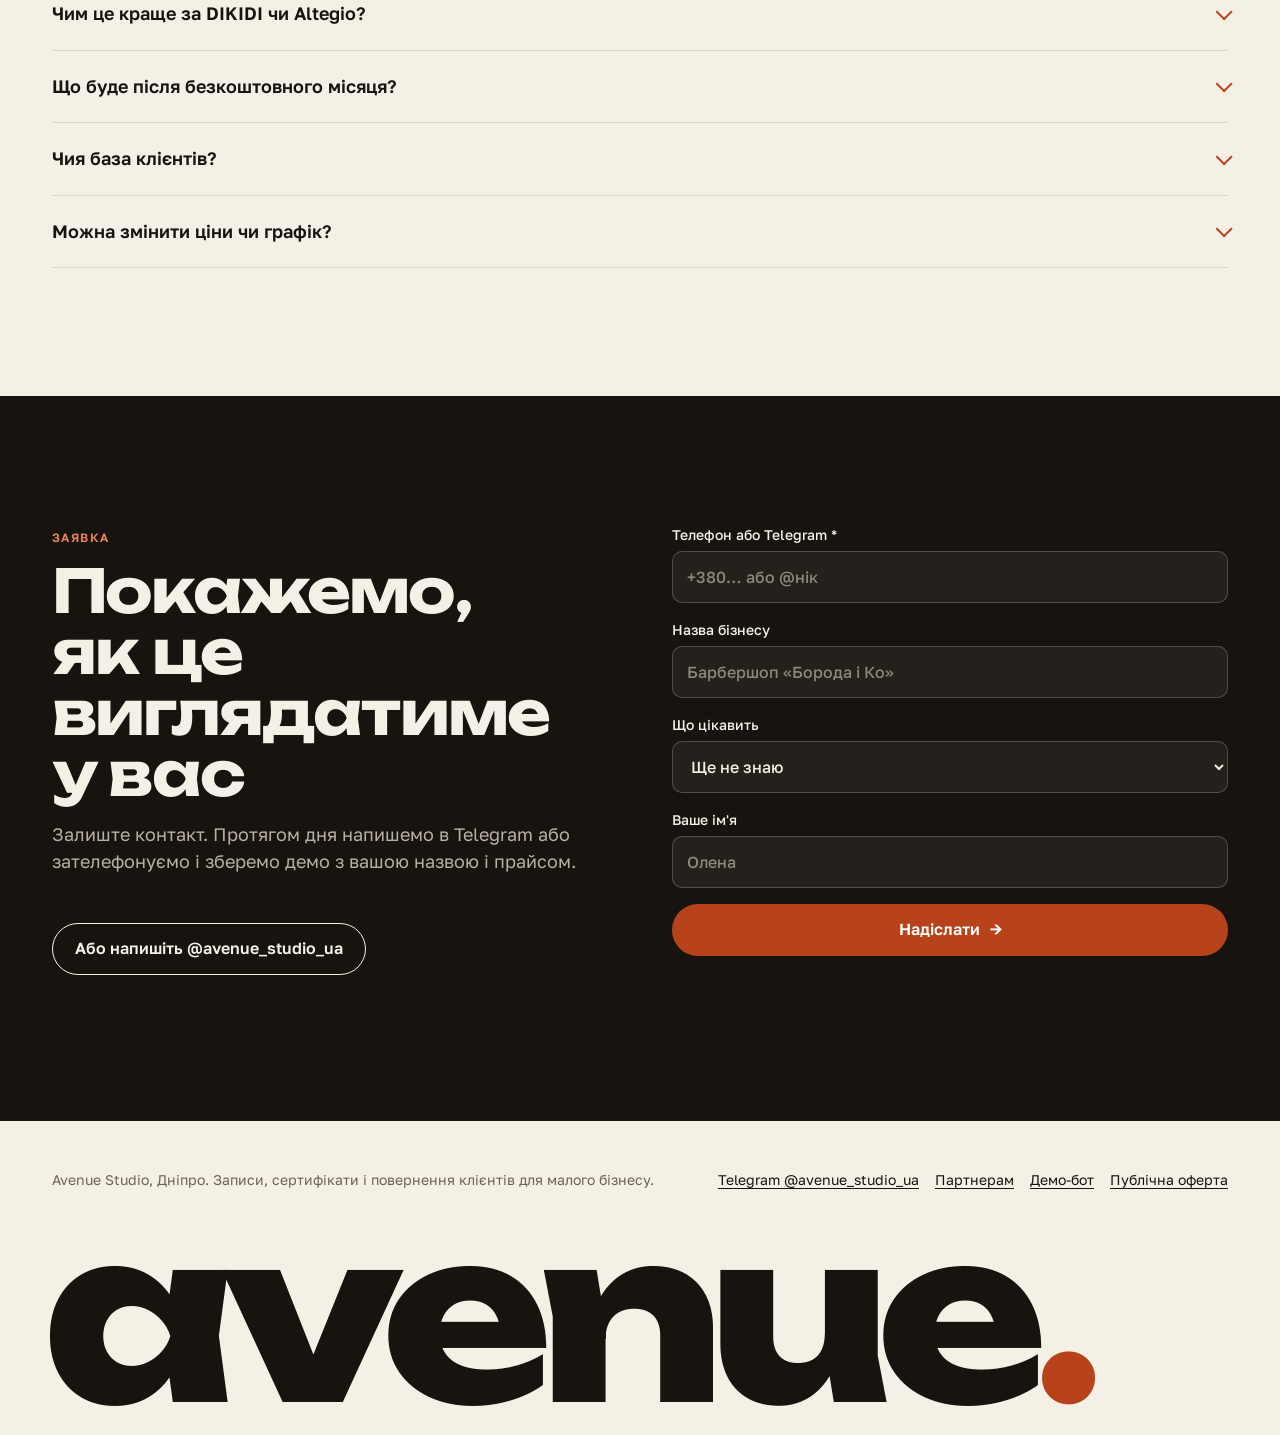
==== commit c66c74cd: "Главная: седьмая карточка «Погляд» (вії та брови) в блоке сайтов Демо demo/lash/ из PR #33 было на с" ====
--- a/index.html
+++ b/index.html
@@ -17,7 +17,7 @@
 <link rel="stylesheet" href="https://fonts.googleapis.com/css2?family=Golos+Text:wght@400;500;600;700&family=Unbounded:wght@500;700;800&display=swap">
 <link rel="stylesheet" href="assets/avenue.css">
 <link rel="stylesheet" href="https://fonts.googleapis.com/css2?family=Playfair+Display:ital,wght@0,500;1,500&family=Rubik:wght@800&family=Nunito:wght@900&display=swap&text=%D0%91%D0%BE%D1%80%D0%B4%D0%B0%20%D1%96%D0%9A%D0%A8%D0%B8%D0%BD%D0%9F%D0%BB%D1%8E%D1%81%D0%A5%D0%B2%D1%82%D0%BA%D0%A0%D1%83%D0%A2%D0%B1%D0%B5%D1%86%D1%8F%C2%AB%C2%BB">
-<link rel="stylesheet" href="https://fonts.googleapis.com/css2?family=Cormorant+Garamond:ital,wght@1,500&family=Lora:wght@500&family=Manrope:wght@800&display=swap&text=%D0%9C%D0%B8%D0%B3%D0%B4%D0%B0%D0%BB%D1%8C%20nail%D0%A2%D1%88%D0%9F%D0%BE%D1%81%D0%BC%D1%96%D0%BA">
+<link rel="stylesheet" href="https://fonts.googleapis.com/css2?family=Cormorant+Garamond:ital,wght@1,500&family=Lora:wght@500&family=Manrope:wght@800&family=Prata&display=swap&text=%D0%9F%D0%BE%D0%B3%D0%BB%D1%8F%D0%B4%D0%9C%D0%B8%D0%B3%D0%B4%D0%B0%D0%BB%D1%8C%20nail%D0%A2%D1%88%D0%9F%D0%BE%D1%81%D0%BC%D1%96%D0%BA">
 <script>document.documentElement.classList.add("js")</script>
 <style>
 html{scroll-behavior:smooth}
@@ -325,6 +325,7 @@
 .s-mass figure{margin:14px auto 0;width:240px;height:240px;border-radius:50%;box-shadow:0 0 0 12px rgba(248,247,242,.08),0 0 0 24px rgba(248,247,242,.05)}
 .s-dent{background:#F5F8FA;color:#0F1F2A;border:1.5px solid rgba(15,31,42,.1)}.s-dent b{font-family:"Manrope",sans-serif;font-weight:800;letter-spacing:-.04em}.s-dent b i{font-style:normal;color:#0E6E78}.s-dent .cn{color:#0E6E78;opacity:1}
 .s-dent figure{margin:14px 14px 0;height:266px;border-radius:16px}
+.s-lash{background:#F3ECE4;color:#21170F}.s-lash b{font-family:"Prata",Georgia,serif;font-weight:400}.s-lash .cn{color:#A9825B;opacity:1}.s-lash figure{margin:14px 14px 0;border-radius:200px 200px 16px 16px}
 
 /* Лабораторія */
 .labf{display:flex;flex-wrap:wrap;gap:var(--s-2);margin-bottom:var(--s-5)}
@@ -392,6 +393,7 @@
   .founder{grid-template-columns:1fr auto;align-items:center}
   .next{grid-template-columns:repeat(3,1fr)}
   .sites{grid-template-columns:repeat(3,1fr)}
+  .s-lash{grid-column:1/-1;flex-direction:row;min-height:420px}.s-lash figure{flex:0 0 38%;height:auto;margin:14px 0 14px 14px}.s-lash .cap{padding:40px 44px}
   .next .nx:last-child:nth-child(3n+1){grid-column:1/-1}
   .extras{grid-template-columns:1fr 1fr}
 }
@@ -554,7 +556,7 @@
     <div class="rv">
       <span class="kicker">Сайт у кожному пакеті</span>
       <h2 class="h2">Так виглядає ваш бізнес з Avenue</h2>
-      <p class="sub">Шість ніш, шість ідей. Не шаблон з іншим кольором, а своя концепція для кожного бізнесу. Ваші фото, прайс і запис прямо на сторінці. Відкрийте будь-який і запишіться як клієнт.</p>
+      <p class="sub">Сім ніш, сім ідей. Не шаблон з іншим кольором, а своя концепція для кожного бізнесу. Ваші фото, прайс і запис прямо на сторінці. Відкрийте будь-який і запишіться як клієнт.</p>
     </div>
     <div class="sites">
       <a class="site s-bar rv" href="demo/barber/">
@@ -580,6 +582,10 @@
       <a class="site s-dent rv" href="demo/dental/">
         <figure><img src="https://images.unsplash.com/photo-1629909613654-28e377c37b09?auto=format&fit=crop&w=760&q=70" srcset="https://images.unsplash.com/photo-1629909613654-28e377c37b09?auto=format&fit=crop&w=480&q=70 480w,https://images.unsplash.com/photo-1629909613654-28e377c37b09?auto=format&fit=crop&w=760&q=70 760w" sizes="(min-width:980px) 33vw, 100vw" alt="Сайт стоматології «Посмішка»" loading="lazy" width="760" height="560"></figure>
         <div class="cap"><span class="cn">Стоматологія · концепція «Прозорий кошторис»</span><b>Посміш<i>ка</i></b><ul><li>Кошторис за скаргою: план, ціна, відчуття</li><li>Шкала відтінку: як зміняться зуби після відбілювання</li><li>Лікарі з найближчим вільним часом</li></ul><span class="go">Відкрити сайт <span aria-hidden="true">→</span></span></div>
+      </a>
+      <a class="site s-lash rv" href="demo/lash/">
+        <figure><img src="https://images.unsplash.com/photo-1747823489881-982182fc3ce9?auto=format&fit=crop&w=760&q=70" srcset="https://images.unsplash.com/photo-1747823489881-982182fc3ce9?auto=format&fit=crop&w=480&q=70 480w,https://images.unsplash.com/photo-1747823489881-982182fc3ce9?auto=format&fit=crop&w=760&q=70 760w" sizes="(min-width:980px) 38vw, 100vw" alt="Сайт студії вій і брів «Погляд»" loading="lazy" width="760" height="560"></figure>
+        <div class="cap"><span class="cn">Вії та брови · концепція «Примірка»</span><b>Погляд</b><ul><li>Приміряйте ефект вій до запису: натуральний, лисичка, лялька</li><li>Корекція сама нагадує про себе через 3 тижні</li><li>Ціна остаточна: зняття і догляд уже в ній</li></ul><span class="go">Відкрити сайт <span aria-hidden="true">→</span></span></div>
       </a>
     </div>
     <p class="note rv">Фото, назви й адреси демо-бізнесів для прикладу. Ваш сайт збираємо з вашими фото і прайсом.</p>
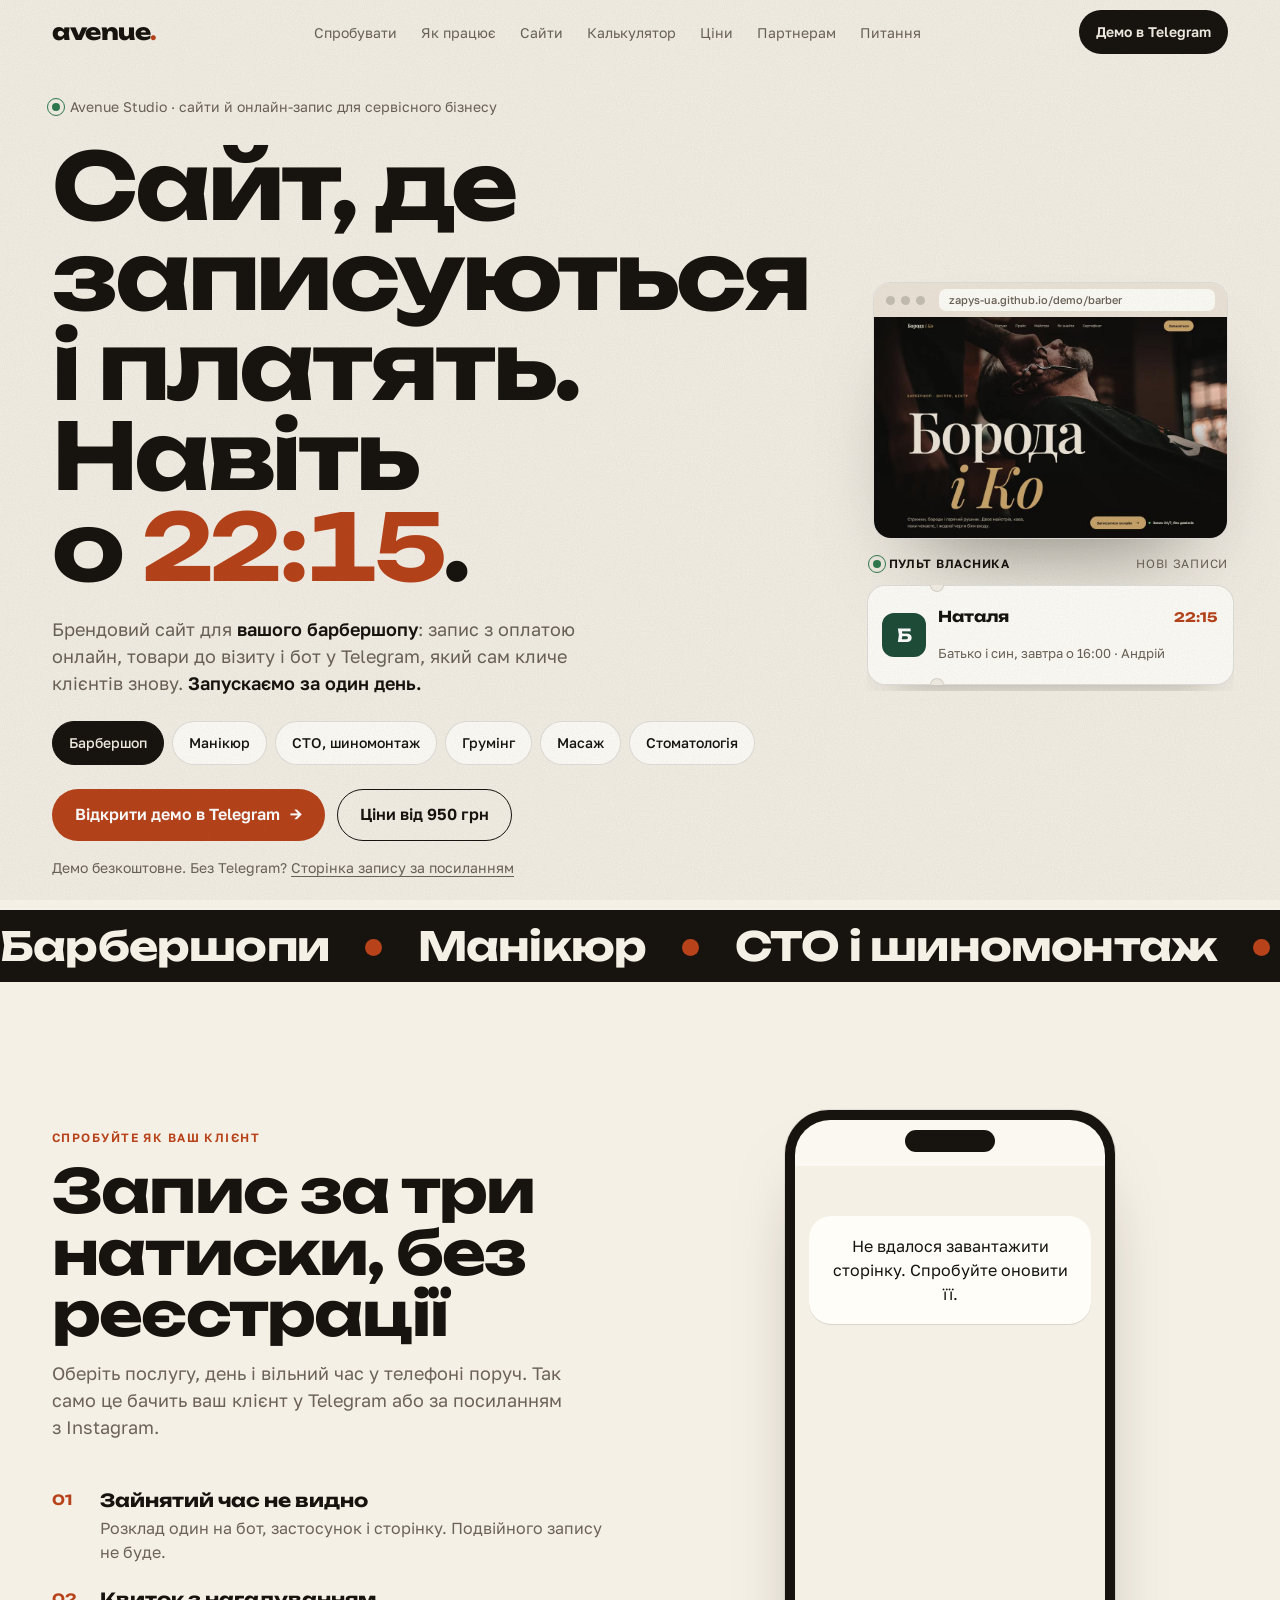
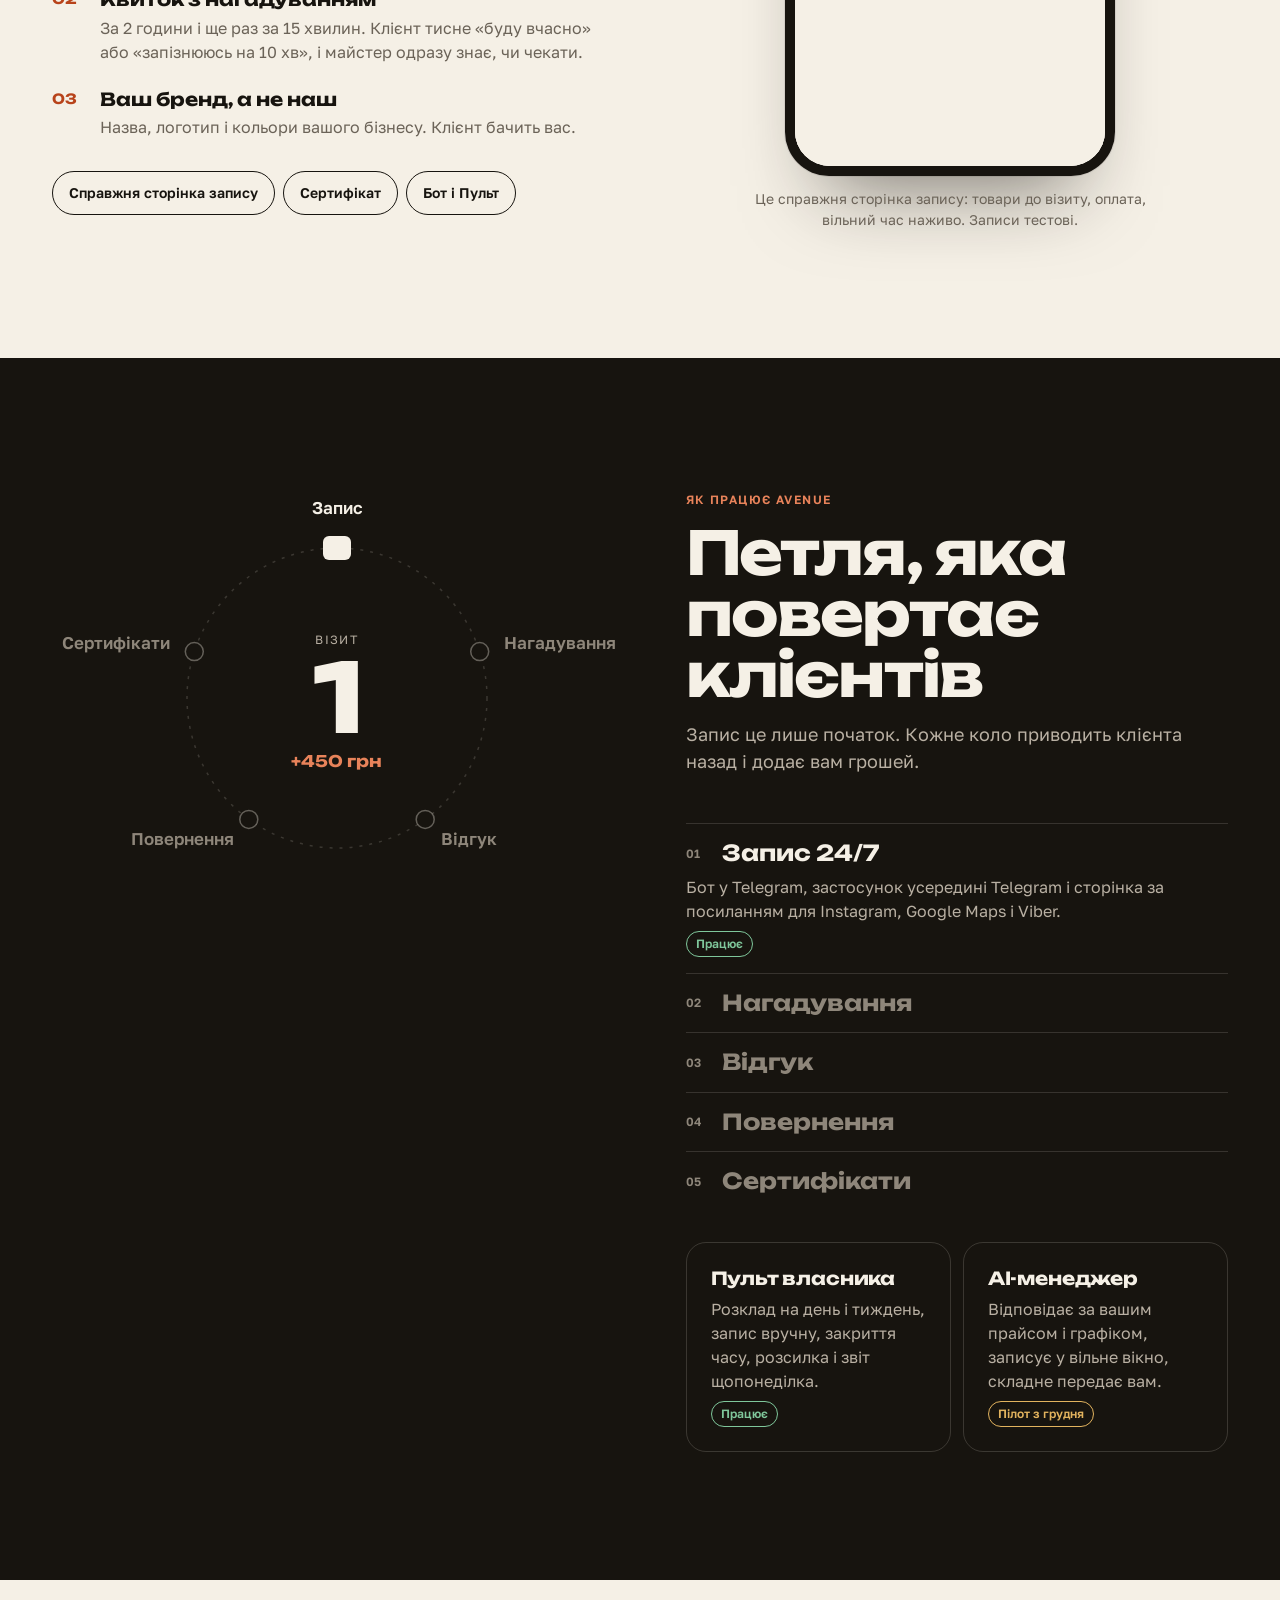
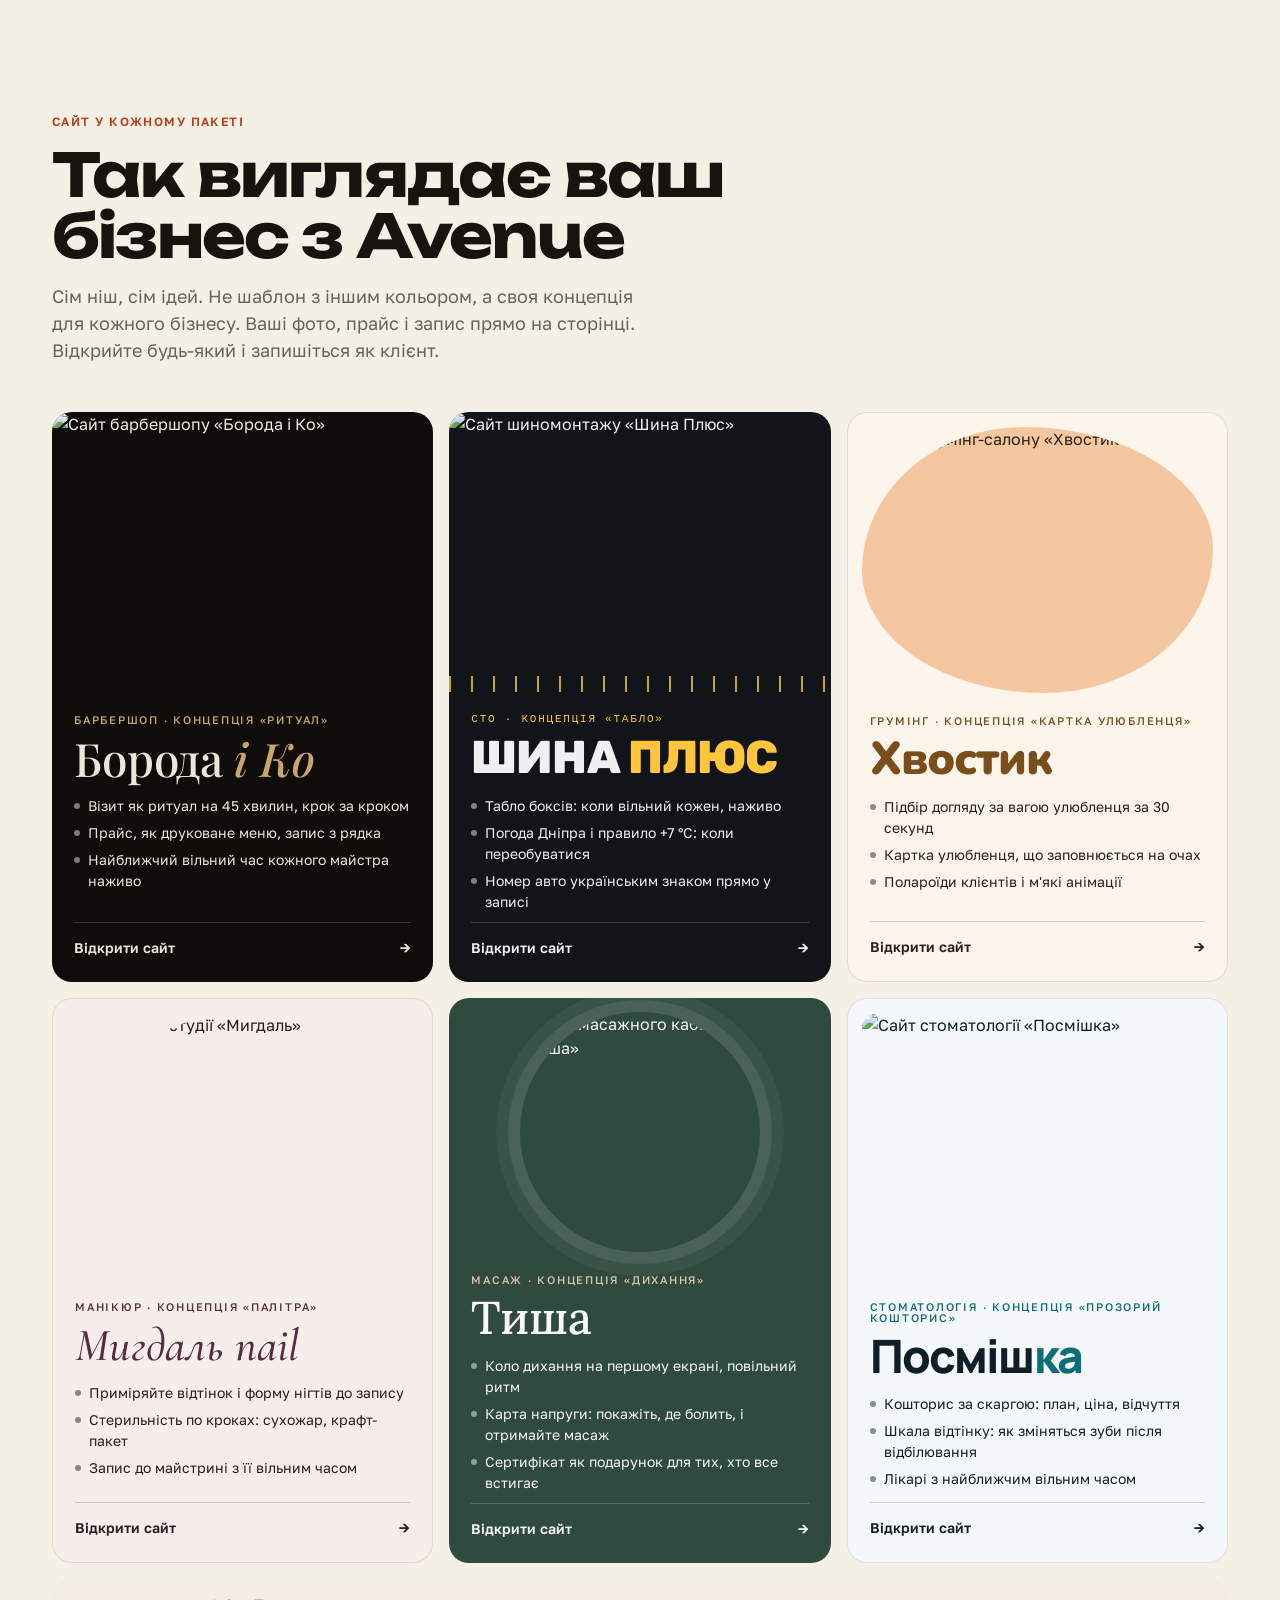
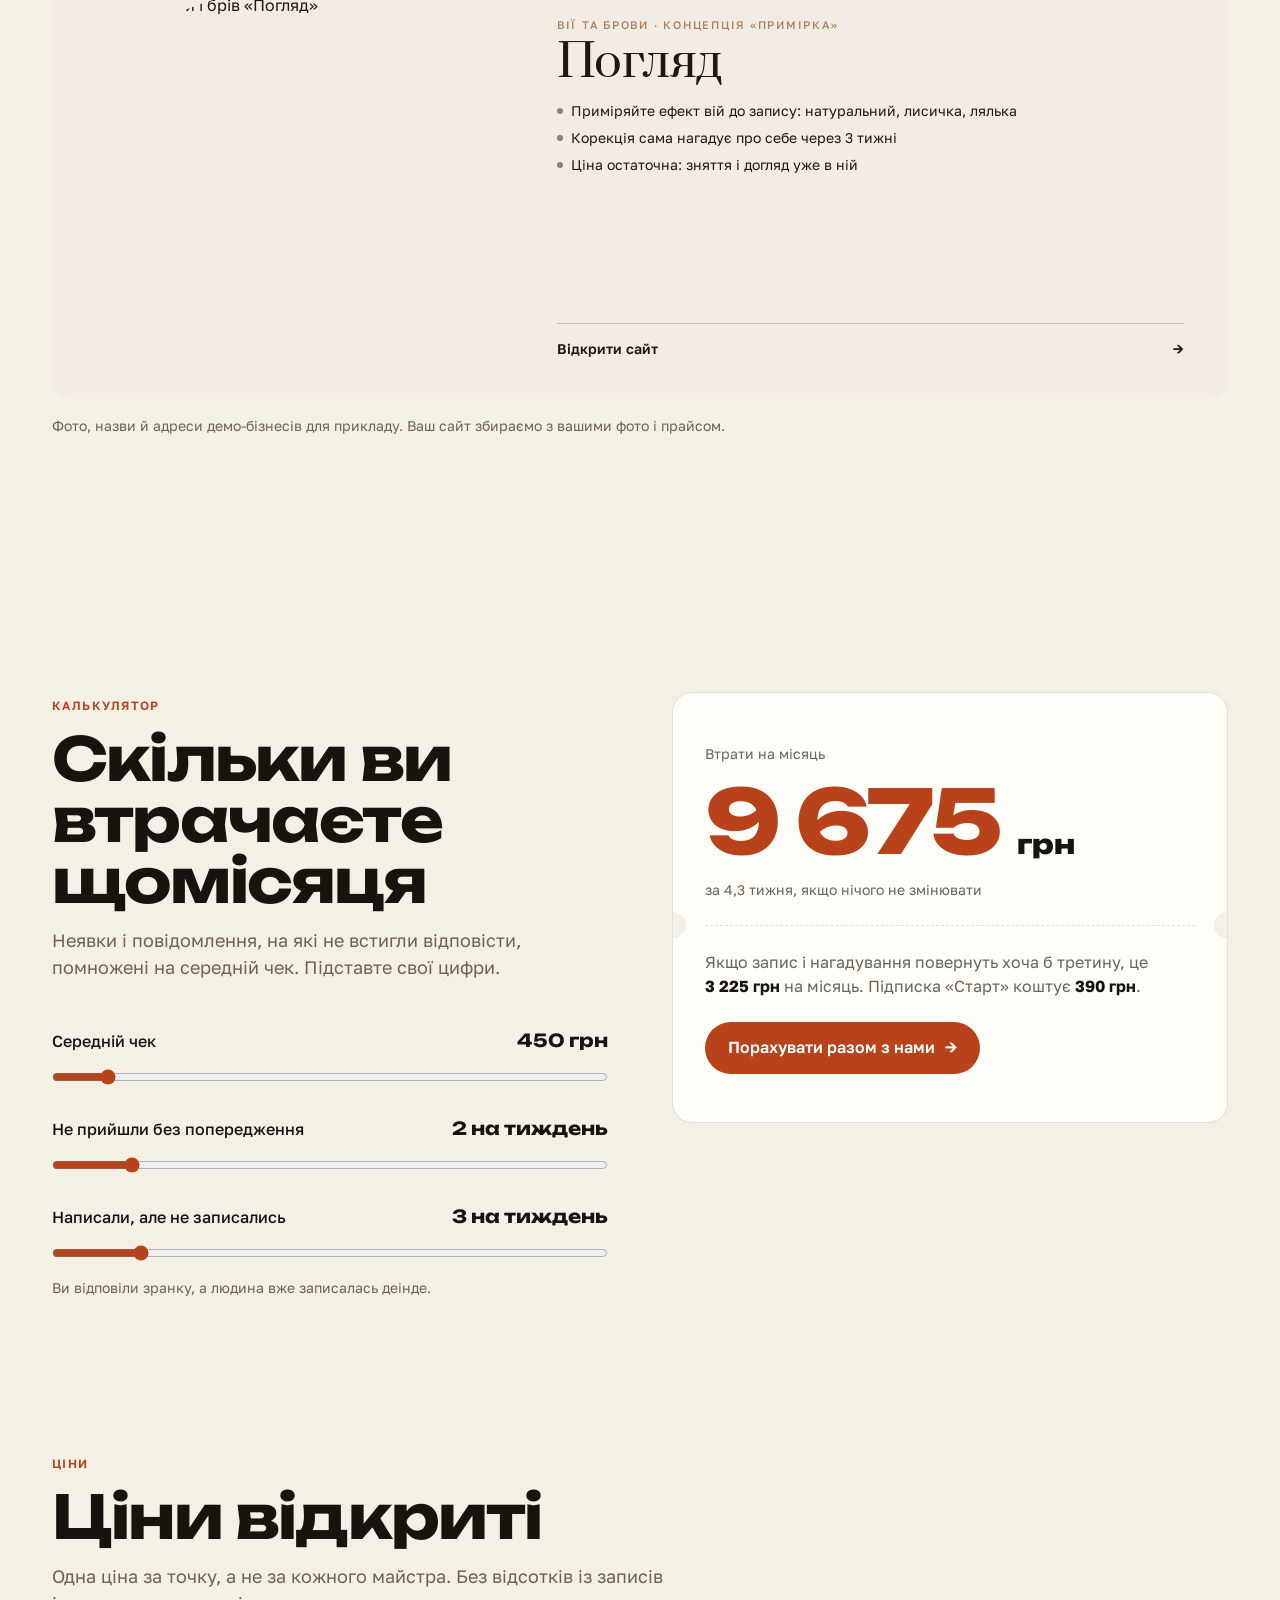
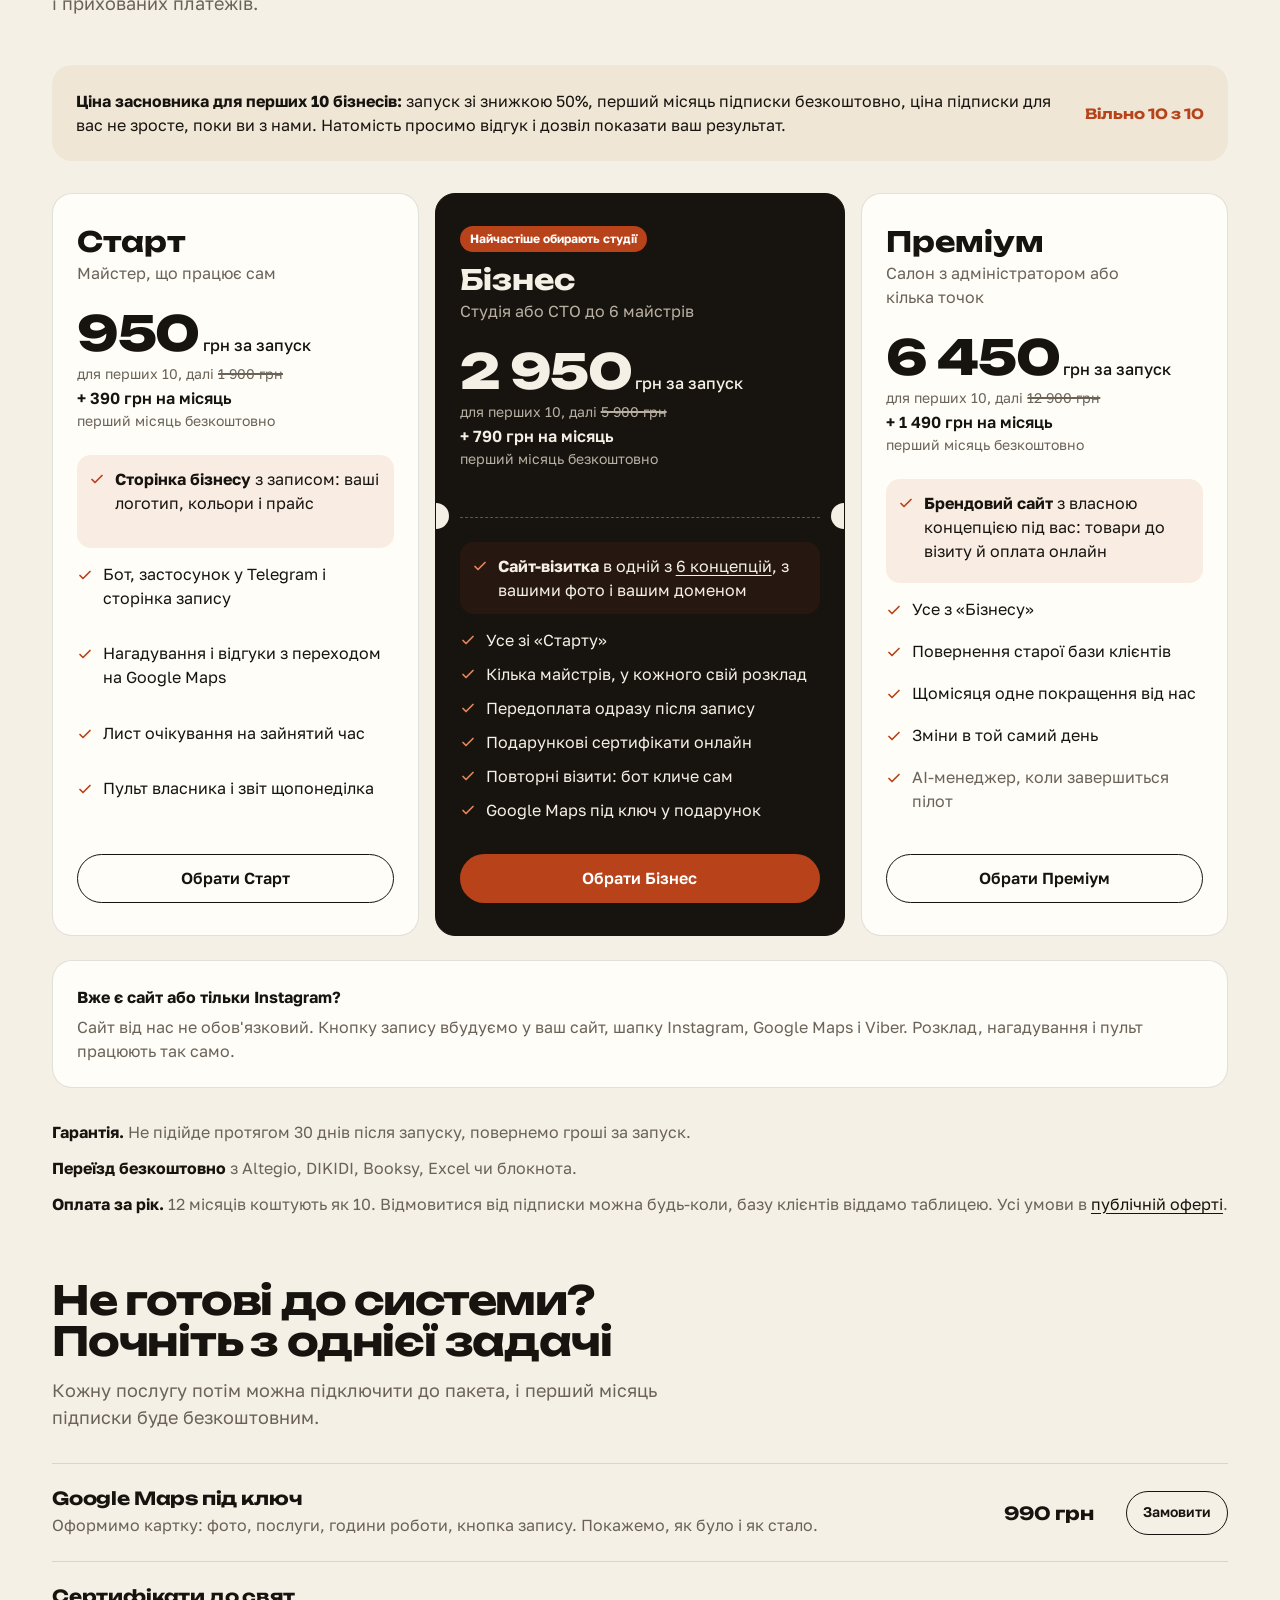
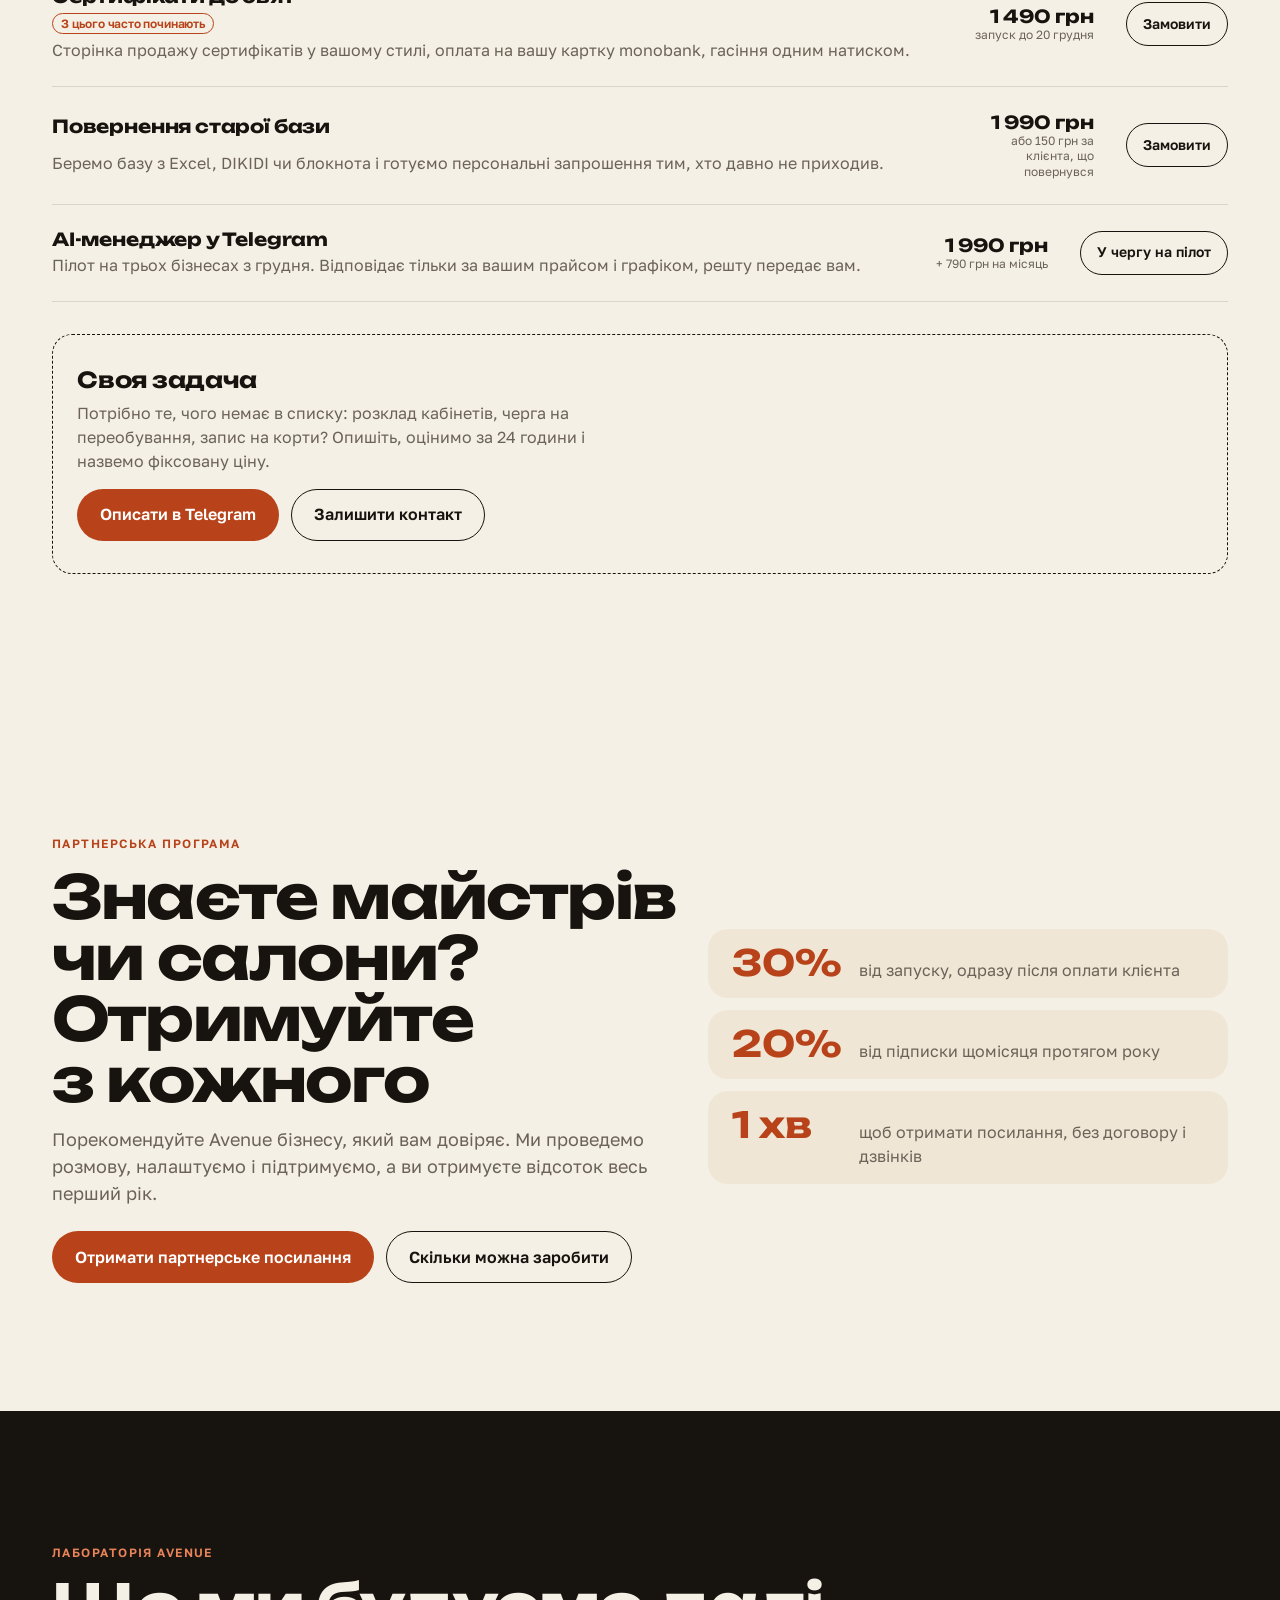
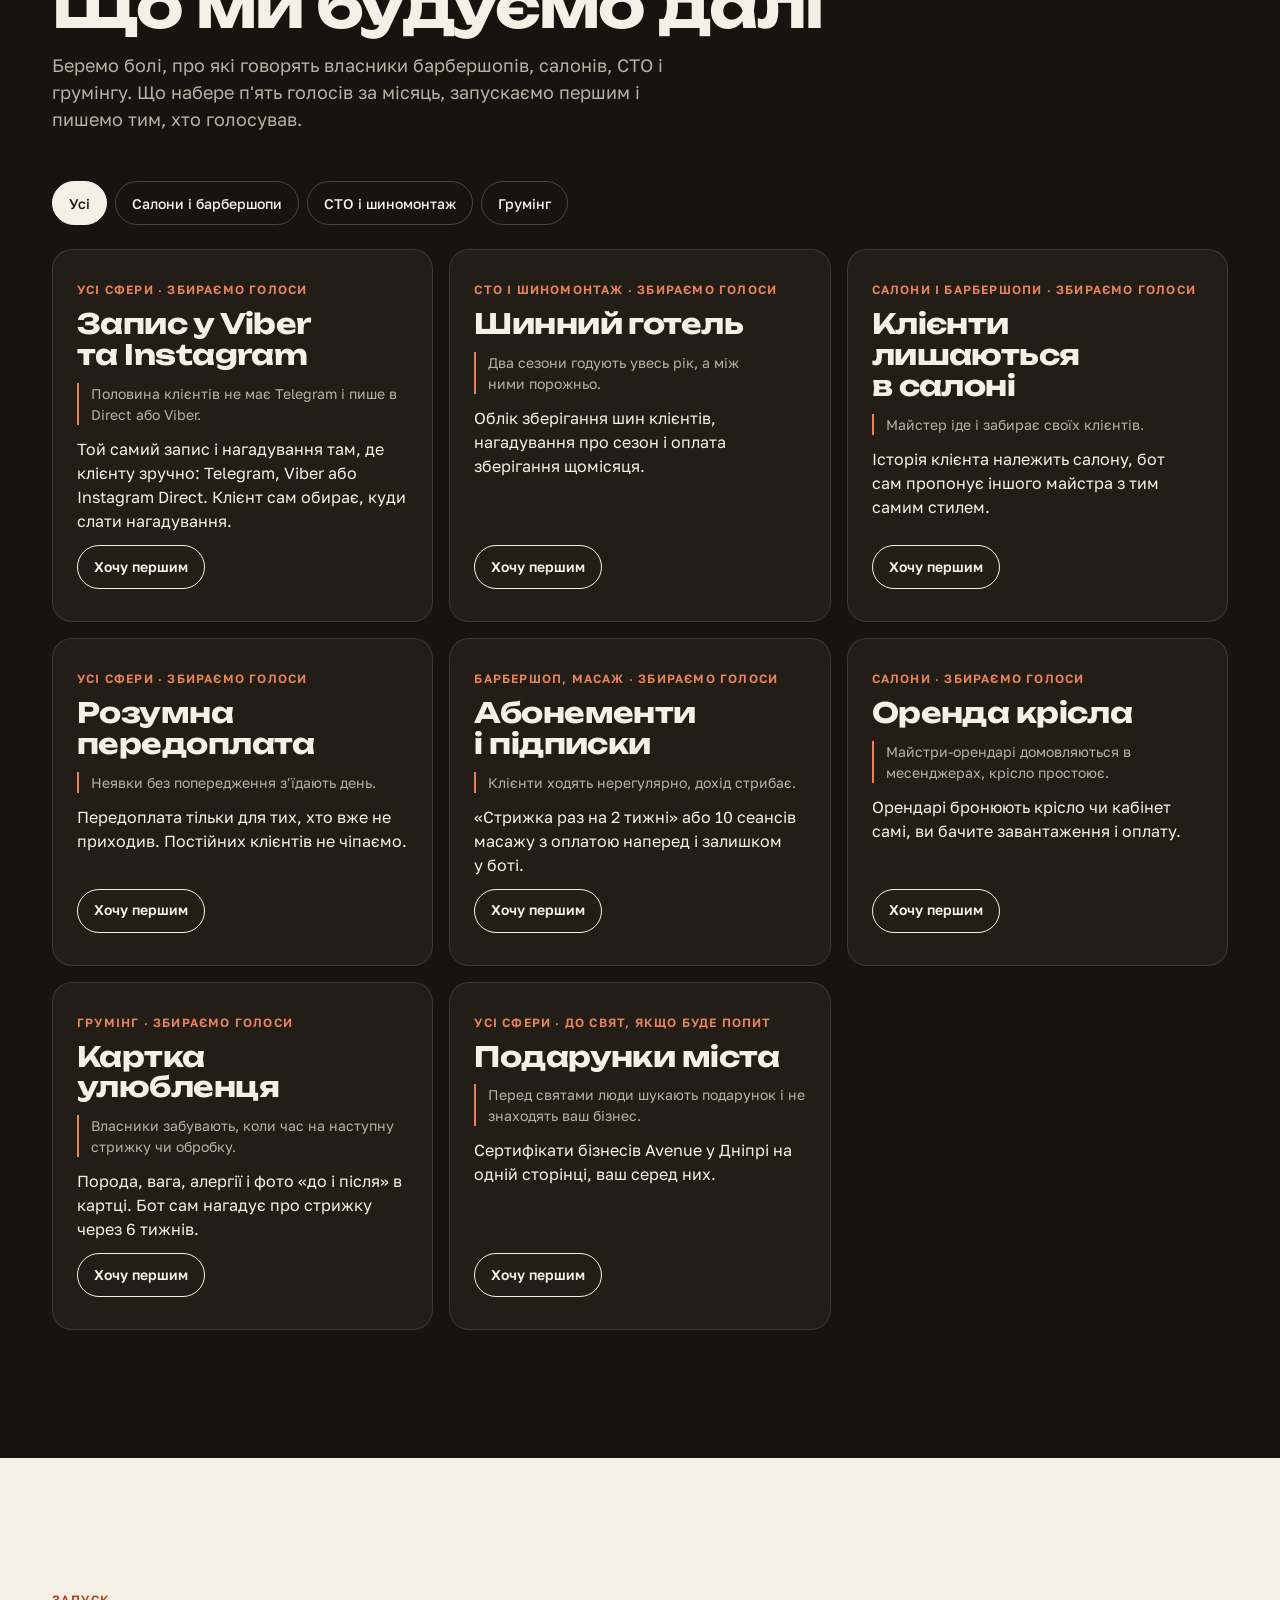
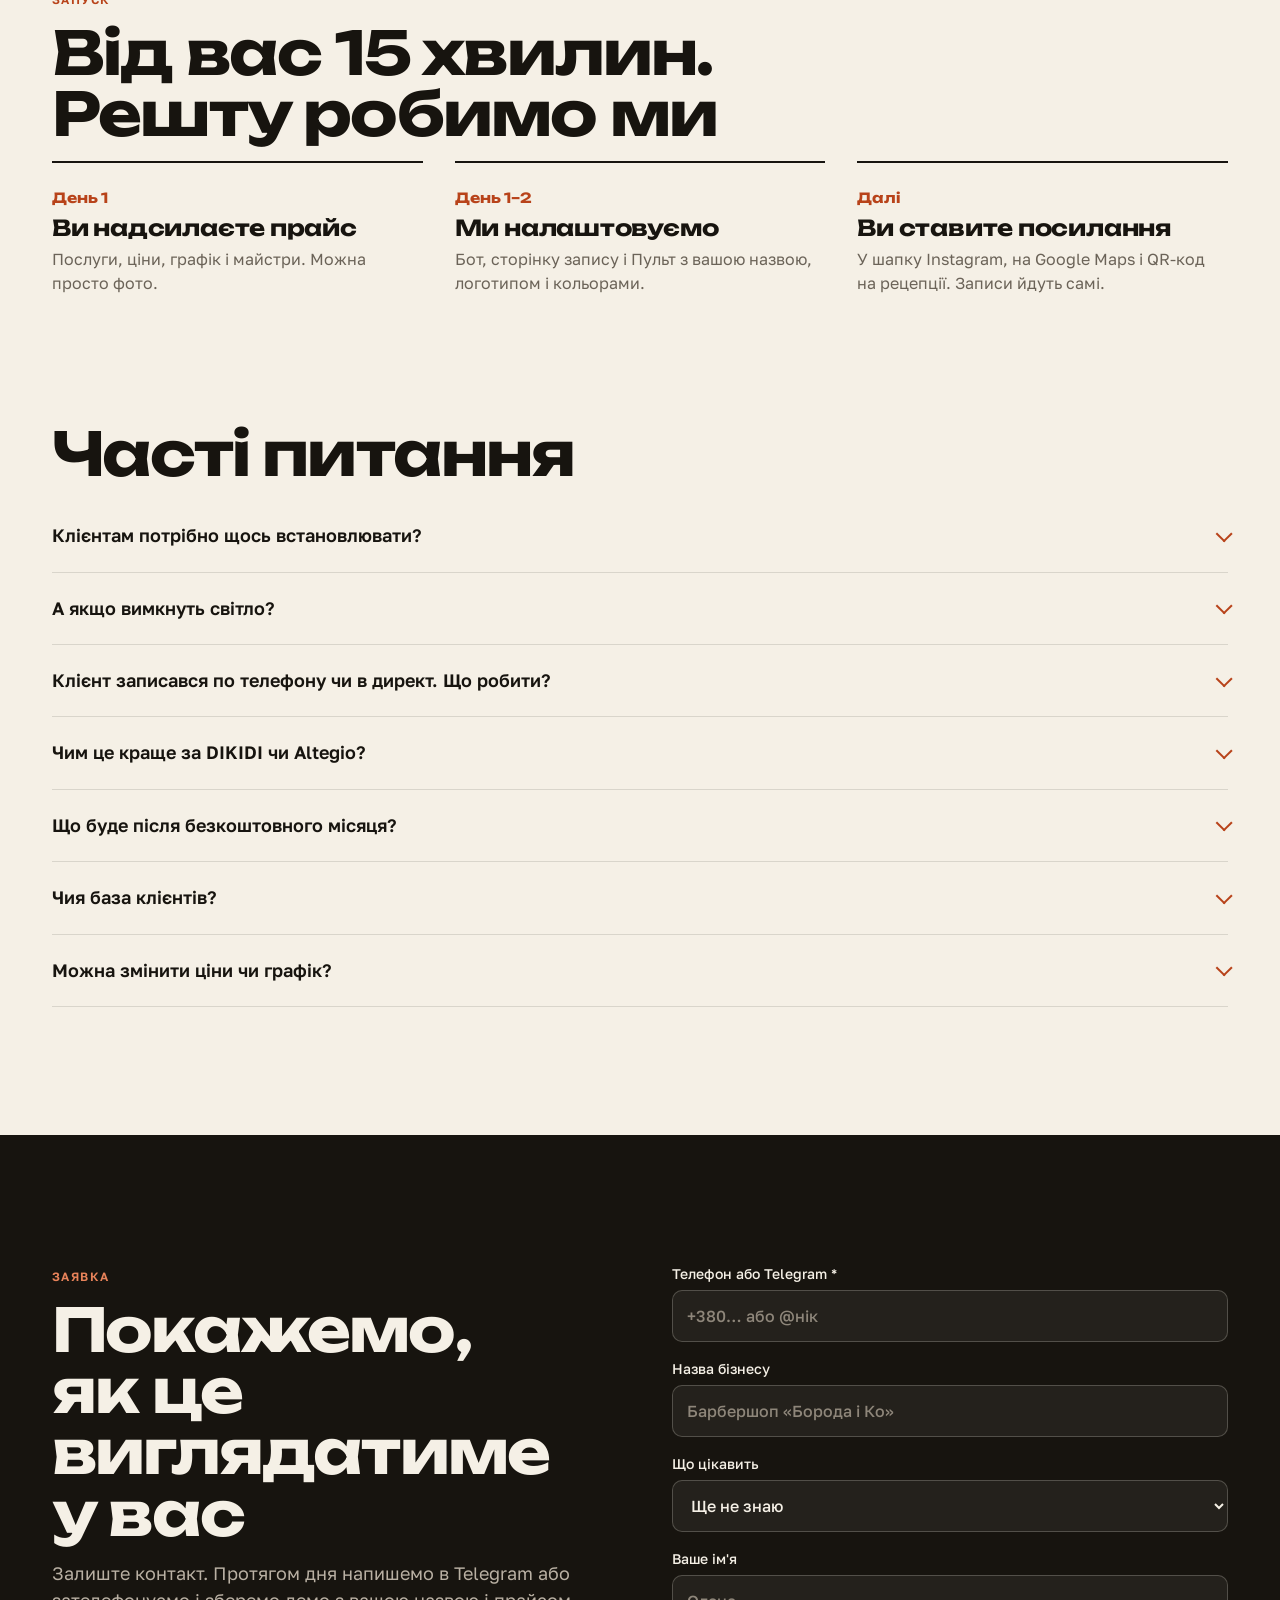
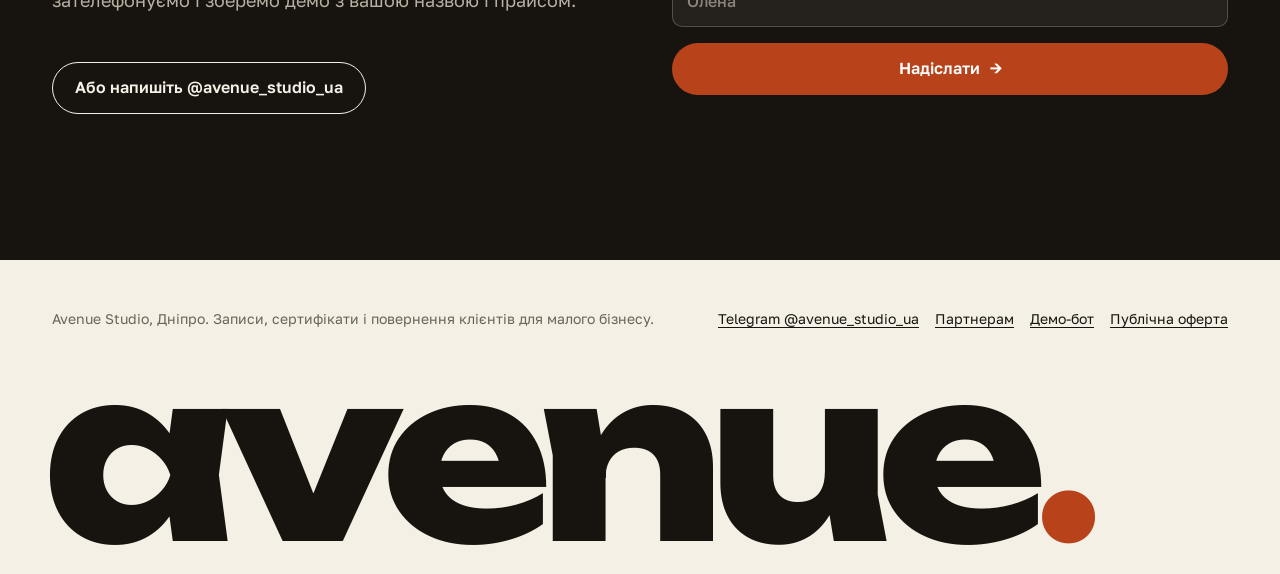
==== commit c3c1f20e: "Главная: в телефоне настоящая страница записи, блок партнёрской программы Телефон в «Спробуйте як ва" ====
--- a/index.html
+++ b/index.html
@@ -149,7 +149,8 @@
 .live{display:flex;flex-wrap:wrap;gap:var(--s-2)}
 .stage{display:grid;justify-items:center;gap:var(--s-3)}
 .phone{--b:#1F4D3A;width:min(330px,100%);background:var(--av-ink);border-radius:44px;padding:10px;box-shadow:0 50px 80px -40px rgba(23,20,15,.55),0 0 0 1px rgba(23,20,15,.08)}
-.screen{position:relative;overflow:hidden;background:#FBF8F2;border-radius:35px;padding:18px 16px 16px;min-height:560px;color:var(--av-ink)}
+.screen{position:relative;overflow:hidden;background:#FBF8F2;border-radius:35px;padding:18px 0 0;color:var(--av-ink)}
+.ph-frame{display:block;width:100%;height:600px;border:0;background:#FBF8F2}
 .notch{width:90px;height:22px;border-radius:12px;background:var(--av-ink);margin:-8px auto 14px}
 .biz{display:flex;align-items:center;gap:10px;margin-bottom:14px}
 .mono{width:42px;height:42px;border-radius:12px;background:var(--b);color:#fff;display:grid;place-items:center;font:700 18px var(--font-display);transition:background var(--d-base)}
@@ -239,6 +240,10 @@
 .loss p b{color:var(--text)}
 
 /* Ціни */
+.pp{display:grid;gap:var(--s-6);align-items:center}.pp .sub{margin-bottom:var(--s-5)}
+.pp-n{list-style:none;display:grid;gap:var(--s-3)}.pp-n li{display:grid;grid-template-columns:clamp(92px,9vw,124px) 1fr;gap:var(--s-3);align-items:baseline;padding:var(--s-4) var(--s-5);border-radius:var(--r-lg);background:#EFE6D6}
+.pp-n b{font:700 clamp(26px,3vw,36px)/1 var(--font-display);color:var(--acc);white-space:nowrap}.pp-n span{color:var(--mute)}
+@media (min-width:980px){.pp{grid-template-columns:1.2fr 1fr}}
 .founder{display:grid;gap:var(--s-2);padding:var(--s-5);border-radius:var(--r-lg);background:#EFE6D6;margin-bottom:var(--s-6)}
 .seats{font:700 var(--t-sm) var(--font-display);color:var(--acc)}
 .plans{display:grid;gap:var(--s-4);align-items:stretch}
@@ -425,7 +430,7 @@
   <div class="wrap">
     <a class="logo" href="./" aria-label="Avenue, на головну" translate="no">avenue<b>.</b></a>
     <nav class="nav" aria-label="Розділи">
-      <a href="#try">Спробувати</a><a href="#loop">Як працює</a><a href="#sites">Сайти</a><a href="#calc">Калькулятор</a><a href="#price">Ціни</a><a href="#faq">Питання</a>
+      <a href="#try">Спробувати</a><a href="#loop">Як працює</a><a href="#sites">Сайти</a><a href="#calc">Калькулятор</a><a href="#price">Ціни</a><a href="#partners">Партнерам</a><a href="#faq">Питання</a>
     </nav>
     <a class="btn btn-ink btn-sm" data-href="bot" href="https://t.me/zapysua_demo_bot?start=barber" target="_blank" rel="noopener">Демо в Telegram</a>
   </div>
@@ -498,23 +503,10 @@
       <div class="phone" id="phone" aria-label="Приклад сторінки запису">
         <div class="screen">
           <div class="notch" aria-hidden="true"></div>
-          <div class="biz"><div class="mono" data-text="mono">Б</div><div><b data-text="biz">Борода і Ко</b><small data-text="addr">Дніпро, Центр</small></div></div>
-          <p class="ph-h">Послуга</p>
-          <div id="ph-svcs"></div>
-          <p class="ph-h">День</p>
-          <div class="days" id="ph-days"></div>
-          <p class="ph-h">Вільний час</p>
-          <div class="slots" id="ph-slots"></div>
-          <button class="book" id="ph-book" type="button" disabled>Оберіть час</button>
-          <div class="done av-ticket" id="ph-done" aria-live="polite">
-            <small>Ви записані</small>
-            <b id="ph-when">Сб, 14:30</b>
-            <p id="ph-what">Нагадаємо за 2 години до візиту.</p>
-            <button type="button" id="ph-again">Спробувати ще раз</button>
-          </div>
+          <iframe id="ph-frame" class="ph-frame" title="Сторінка запису барбершопу, демо" src="book/?v=barber&amp;embed=1" loading="lazy"></iframe>
         </div>
       </div>
-      <p class="stage-cap">Назви і ціни як у нашому демо.</p>
+      <p class="stage-cap">Це справжня сторінка запису: товари до візиту, оплата, вільний час наживо. Записи тестові.</p>
     </div>
   </div>
 </section>
@@ -720,6 +712,22 @@
   </div>
 </section>
 
+<section id="partners">
+  <div class="wrap pp rv">
+    <div>
+      <span class="kicker">Партнерська програма</span>
+      <h2 class="h2">Знаєте майстрів чи салони? Отримуйте з кожного</h2>
+      <p class="sub">Порекомендуйте Avenue бізнесу, який вам довіряє. Ми проведемо розмову, налаштуємо і підтримуємо, а ви отримуєте відсоток весь перший рік.</p>
+      <div class="cta"><a class="btn btn-acc" href="partners/">Отримати партнерське посилання</a><a class="btn btn-line" href="partners/#earn">Скільки можна заробити</a></div>
+    </div>
+    <ul class="pp-n">
+      <li><b>30%</b><span>від запуску, одразу після оплати клієнта</span></li>
+      <li><b>20%</b><span>від підписки щомісяця протягом року</span></li>
+      <li><b>1 хв</b><span>щоб отримати посилання, без договору і дзвінків</span></li>
+    </ul>
+  </div>
+</section>
+
 <section id="lab" class="dark">
   <div class="wrap">
     <div class="rv">
@@ -835,47 +843,9 @@
 
 // ---------- Телефон: запис як клієнт ----------
 function renderPhone() {
-  var s = S[cur], phone = $("phone");
-  phone.style.setProperty("--b", s.color);
-  document.querySelector('[data-text="mono"]').textContent = s.biz.charAt(0);
-  document.querySelector('[data-text="biz"]').textContent = s.biz;
-  document.querySelector('[data-text="addr"]').textContent = s.addr;
-  $("ph-svcs").innerHTML = s.svcs.map(function (v, i) {
-    return '<button type="button" class="svc' + (i === svc ? " on" : "") + '" data-i="' + i + '" aria-pressed="' + (i === svc) + '"><div>' + esc(v[0]) + "<span>" + esc(v[1]) + "</span></div><em>" + fmt(v[2]) + " грн</em></button>";
-  }).join("");
-  var now = new Date(), d = "";
-  for (var i = 0; i < 4; i++) {
-    var x = new Date(now.getFullYear(), now.getMonth(), now.getDate() + i);
-    d += '<button type="button" class="day' + (i === day ? " on" : "") + '" data-i="' + i + '" aria-pressed="' + (i === day) + '">' + (i === 0 ? "Сьогодні" : DAYS[x.getDay()]) + "<b>" + x.getDate() + "</b></button>";
-  }
-  $("ph-days").innerHTML = d;
-  // Частина вікон зайнята, щоб було видно: зайнятий час не показується для запису
-  var busy = { barber: [1, 4], nails: [0, 2], sto: [0, 3], groom: [2, 5], massage: [1, 3] }[cur];
-  $("ph-slots").innerHTML = TIMES.map(function (t, i) {
-    var off = busy.indexOf((i + day * 2) % 6) > -1;
-    return '<button type="button" class="slot" data-t="' + t + '"' + (off ? " disabled aria-label=\"" + t + ", зайнято\"" : ' aria-pressed="false"') + ">" + t + "</button>";
-  }).join("");
-  slot = null; updateBook(); $("ph-done").classList.remove("show");
-}
-function updateBook() {
-  var b = $("ph-book");
-  b.disabled = !slot;
-  b.textContent = slot ? "Записатися на " + slot : "Оберіть час";
-}
-$("ph-svcs").addEventListener("click", function (e) { var t = e.target.closest(".svc"); if (t) { svc = +t.dataset.i; renderPhone(); } });
-$("ph-days").addEventListener("click", function (e) { var t = e.target.closest(".day"); if (t) { day = +t.dataset.i; renderPhone(); } });
-$("ph-slots").addEventListener("click", function (e) {
-  var t = e.target.closest(".slot"); if (!t || t.disabled) return;
-  [].forEach.call(this.querySelectorAll(".slot:not(:disabled)"), function (b) { b.setAttribute("aria-pressed", b === t ? "true" : "false"); });
-  slot = t.dataset.t; updateBook();
-});
-$("ph-book").addEventListener("click", function () {
-  var s = S[cur], x = new Date(); x.setDate(x.getDate() + day);
-  $("ph-when").textContent = (day === 0 ? "Сьогодні" : DAYS[x.getDay()] + ", " + x.getDate()) + " о " + slot;
-  $("ph-what").textContent = s.svcs[svc][0] + ". Нагадаємо за 2 години до візиту.";
-  $("ph-done").classList.add("show"); placeCuts();
-});
-$("ph-again").addEventListener("click", renderPhone);
+  var f = $("ph-frame"), src = "book/?v=" + cur + "&embed=1";
+  if (f.getAttribute("src") !== src) f.setAttribute("src", src);
+}
 
 // ---------- Потік квитків і нічний годинник у заголовку ----------
 var NIGHT = ["23:40", "06:55", "22:15", "00:30", "07:10", "21:50"], CLIENTS = ["Ірина К.", "Олег М.", "Наталя", "Артем С.", "Оксана", "Максим Д.", "Віра П."];
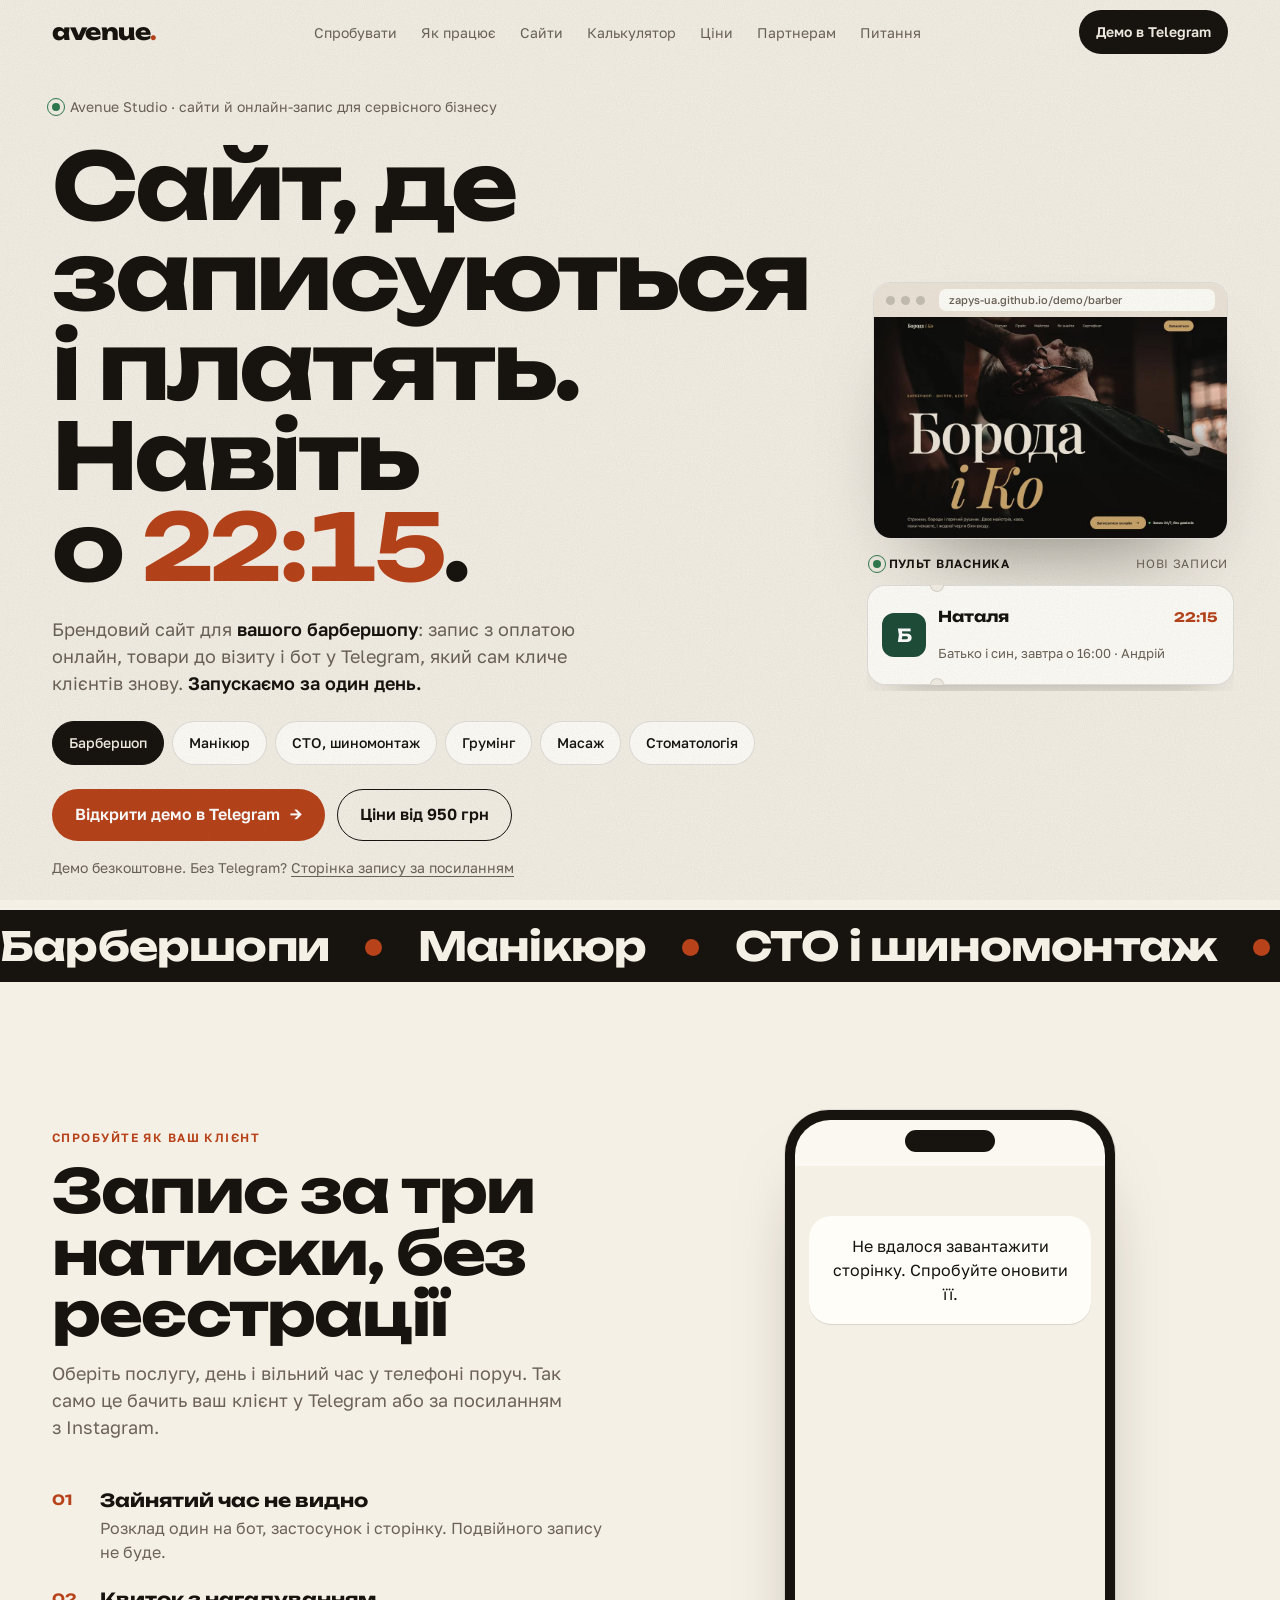
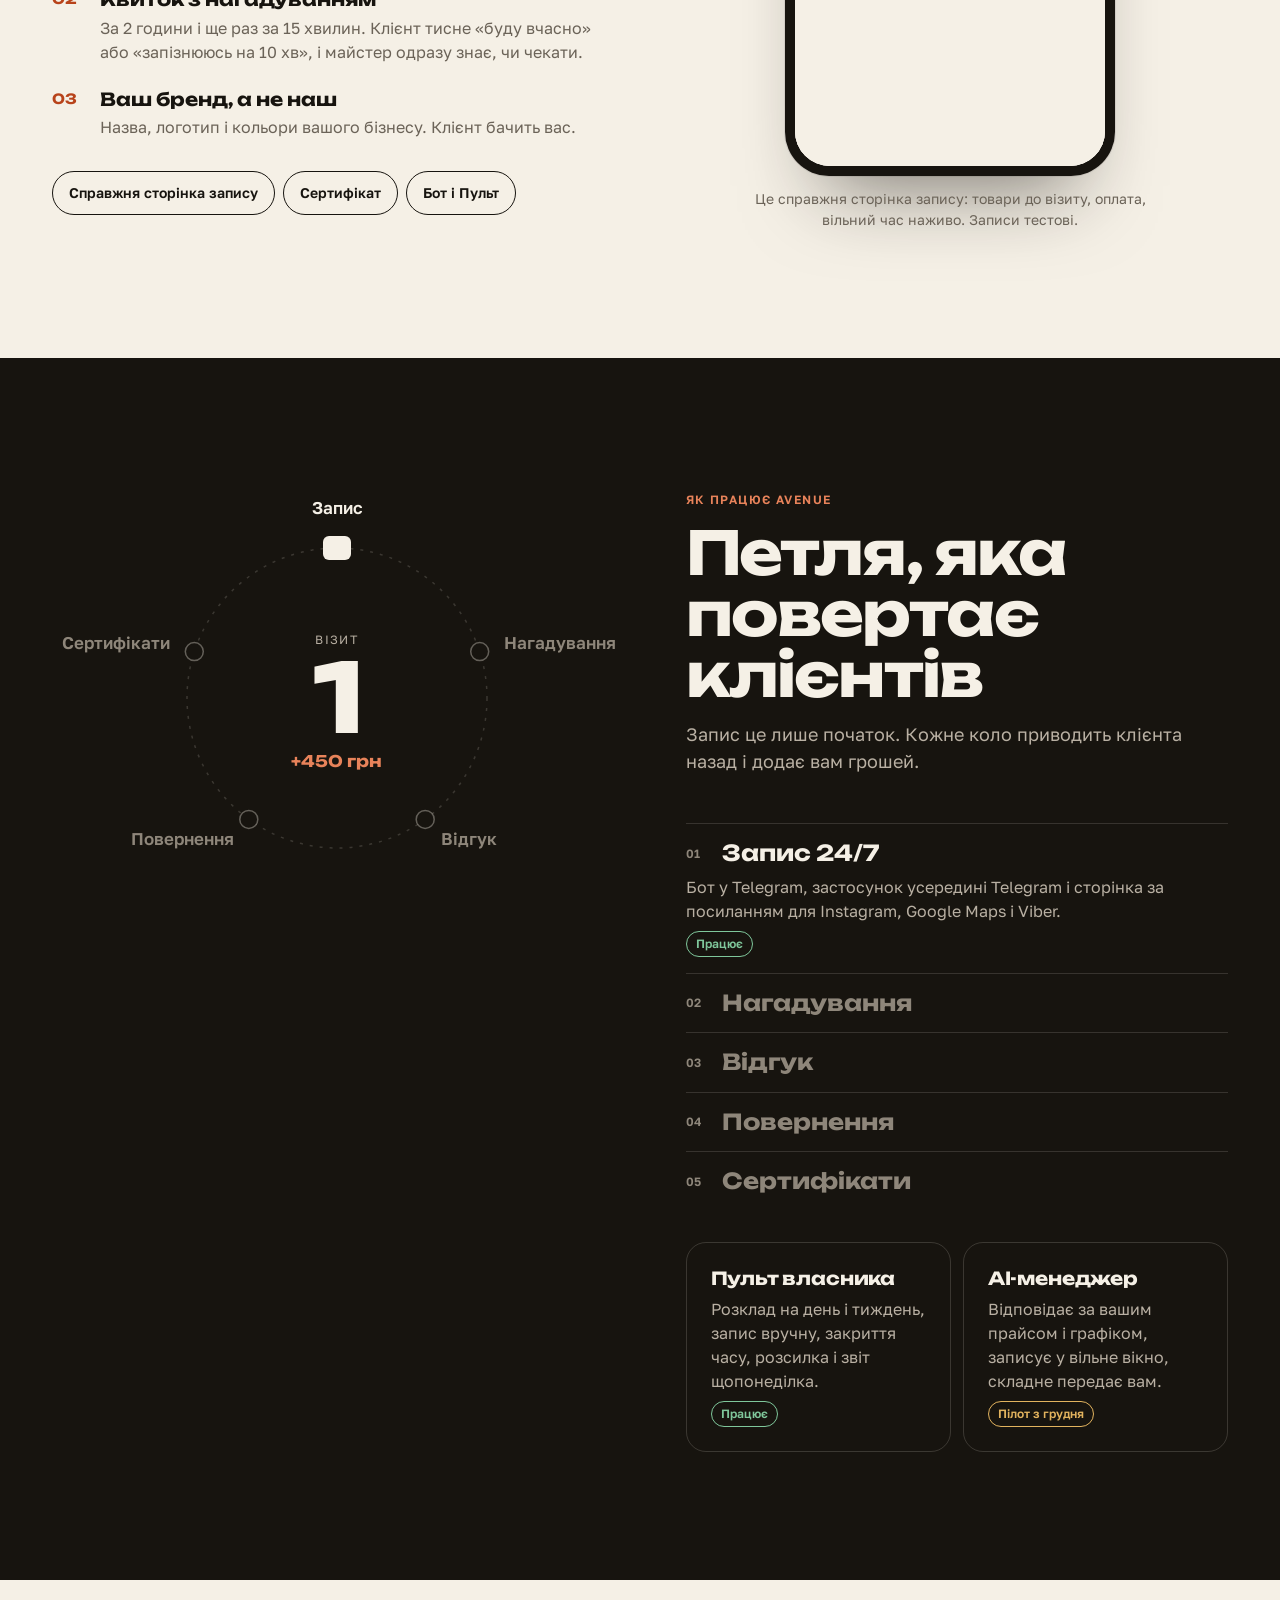
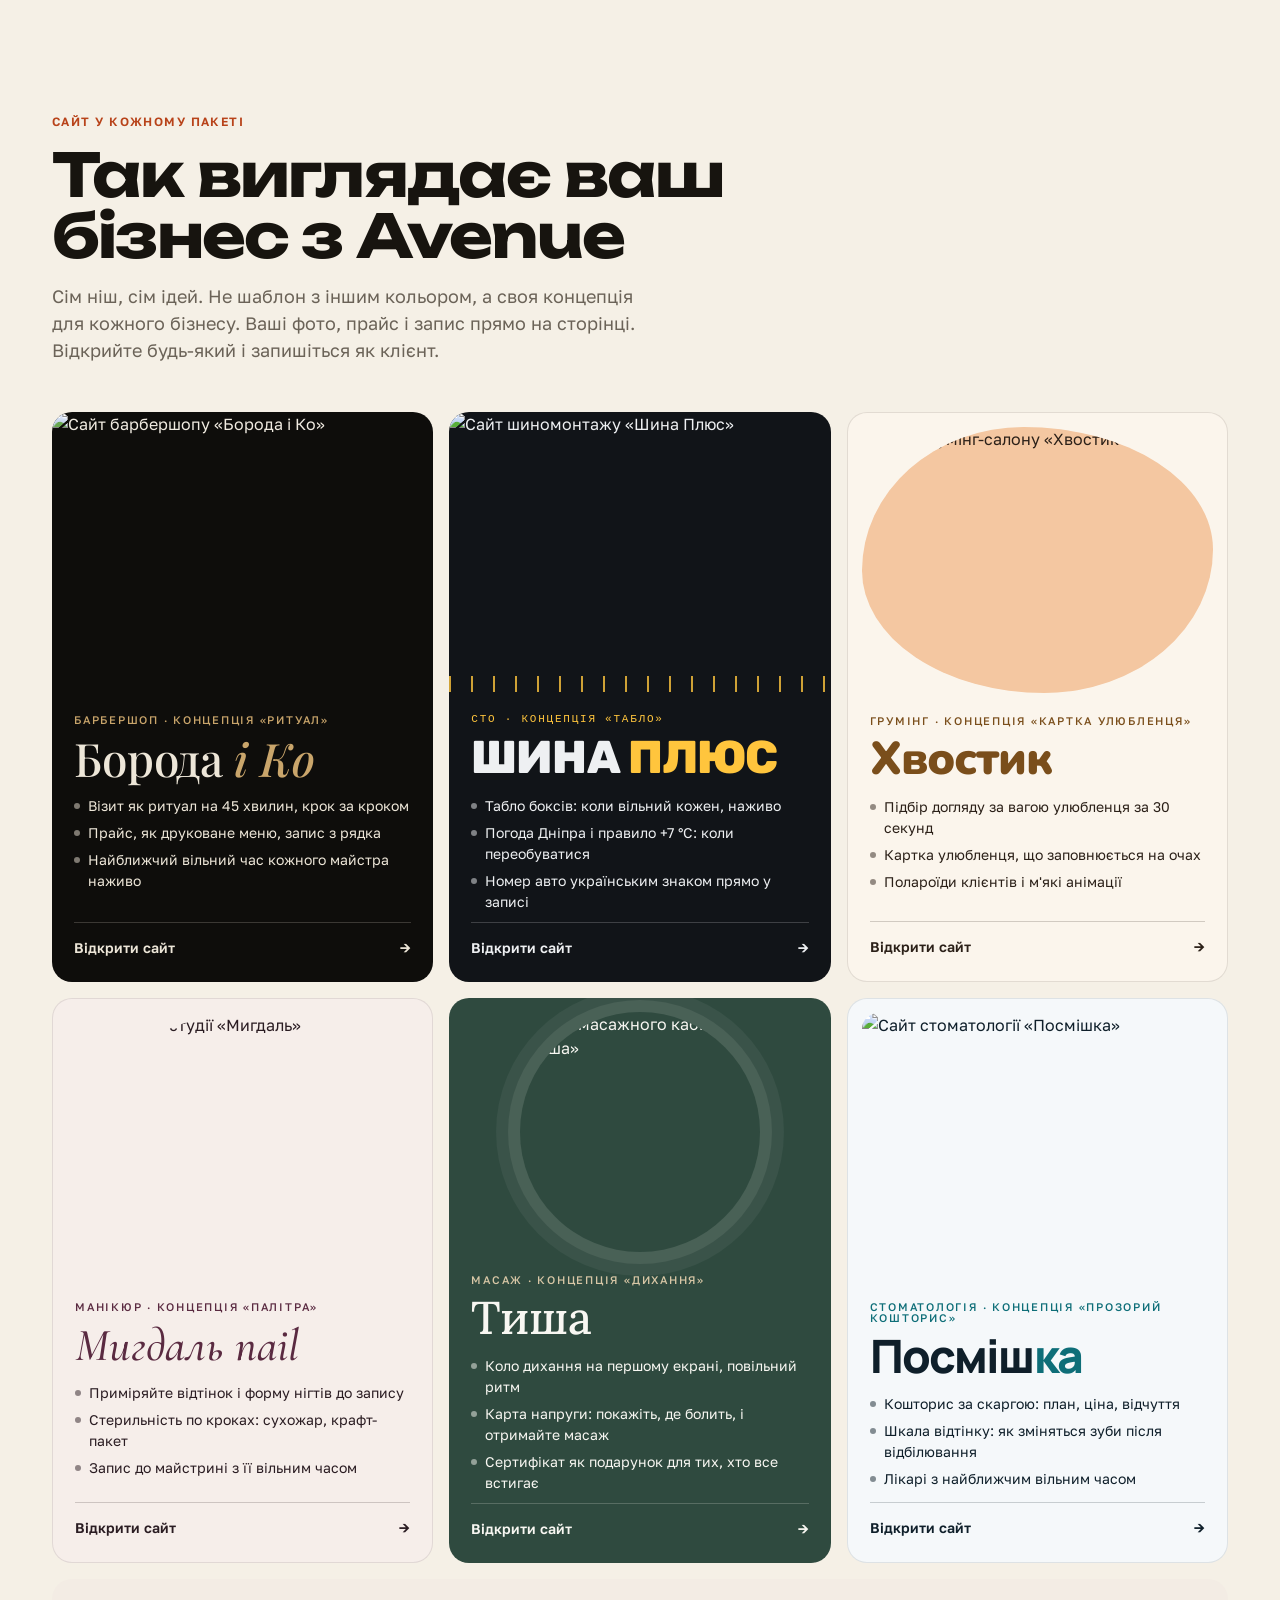
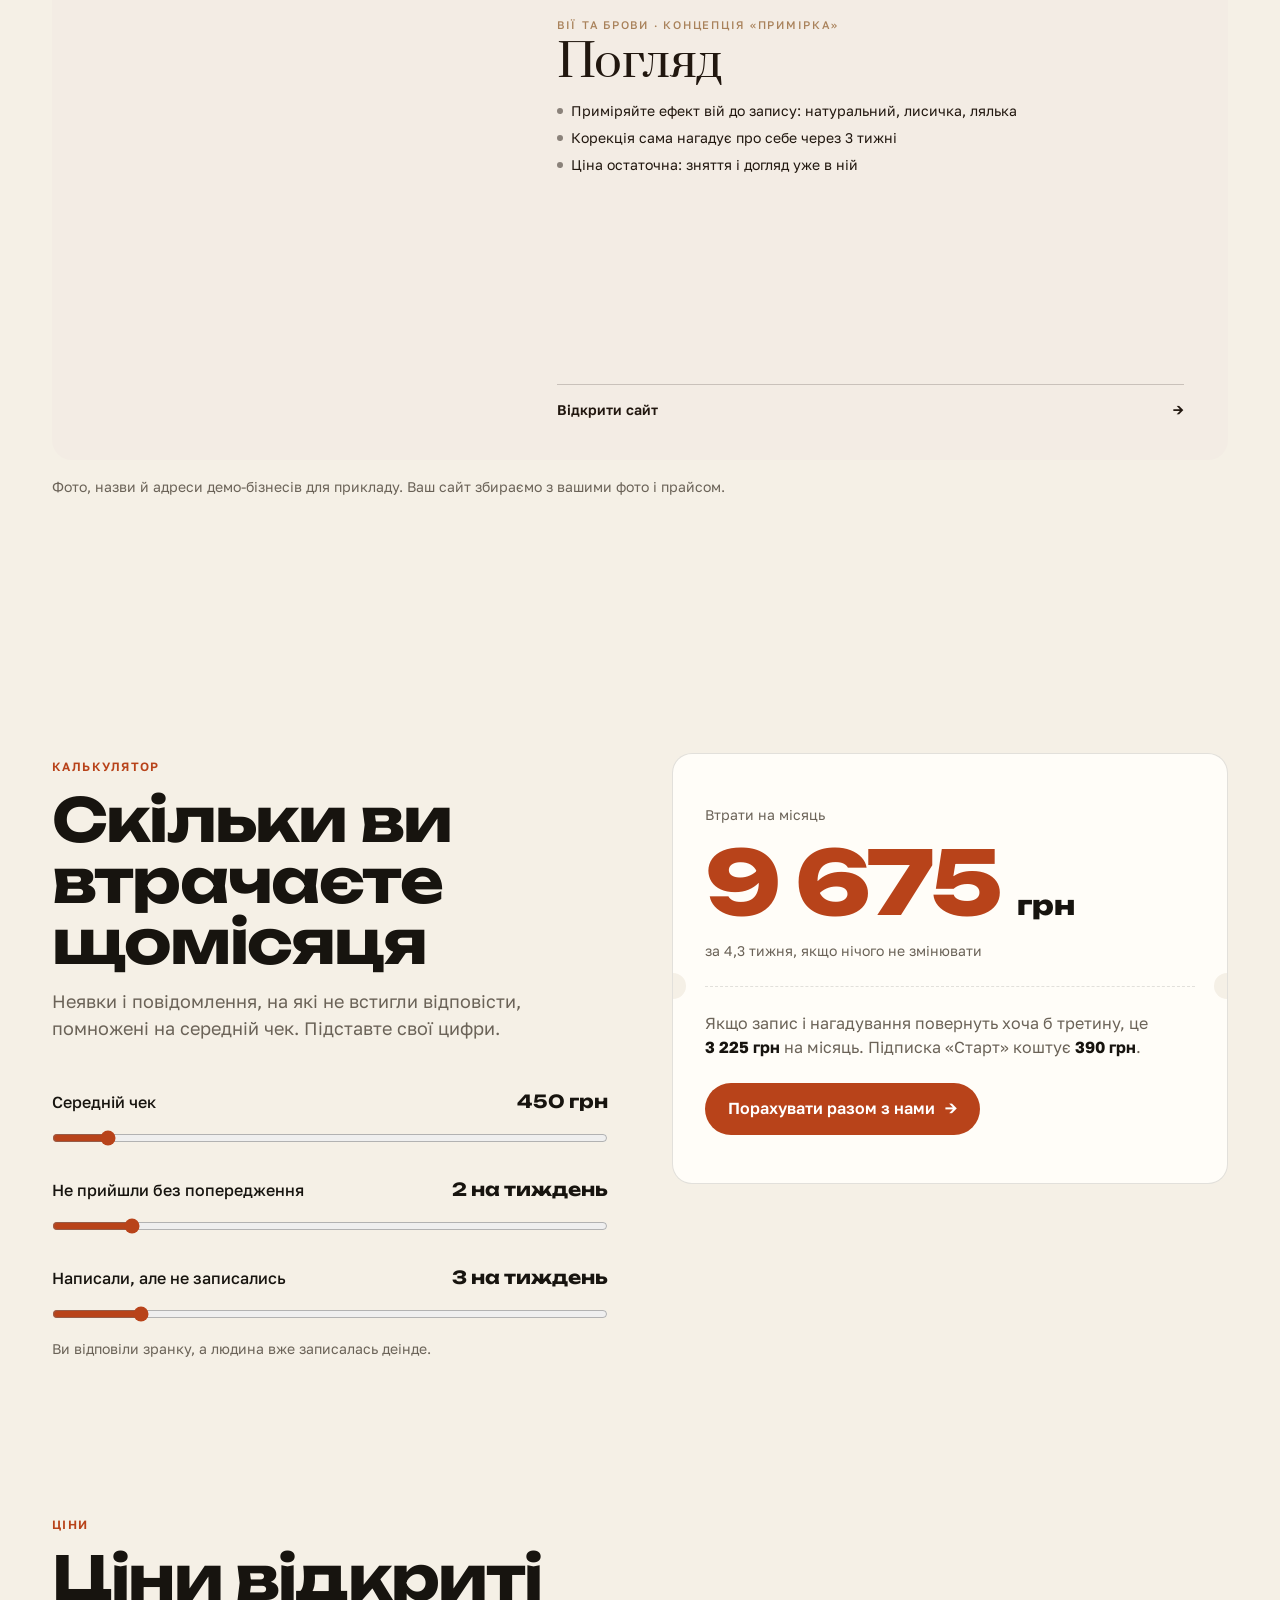
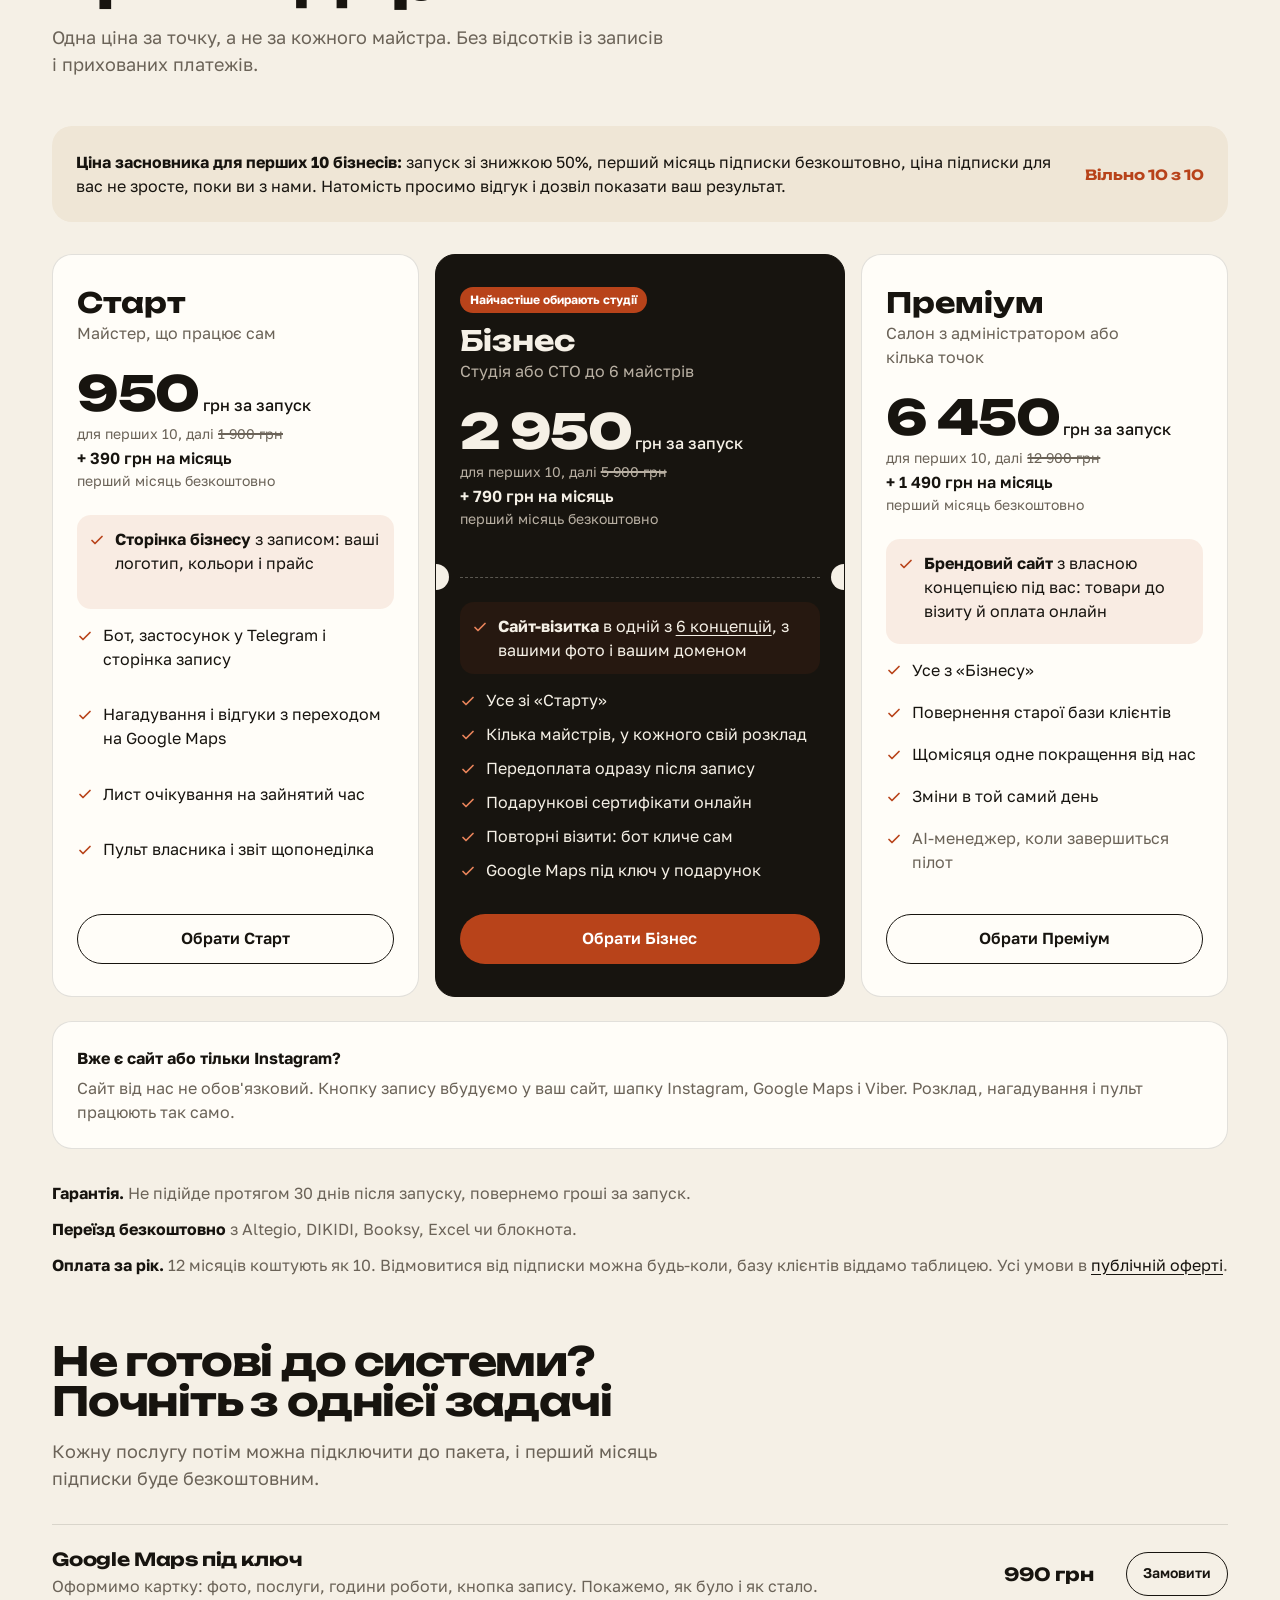
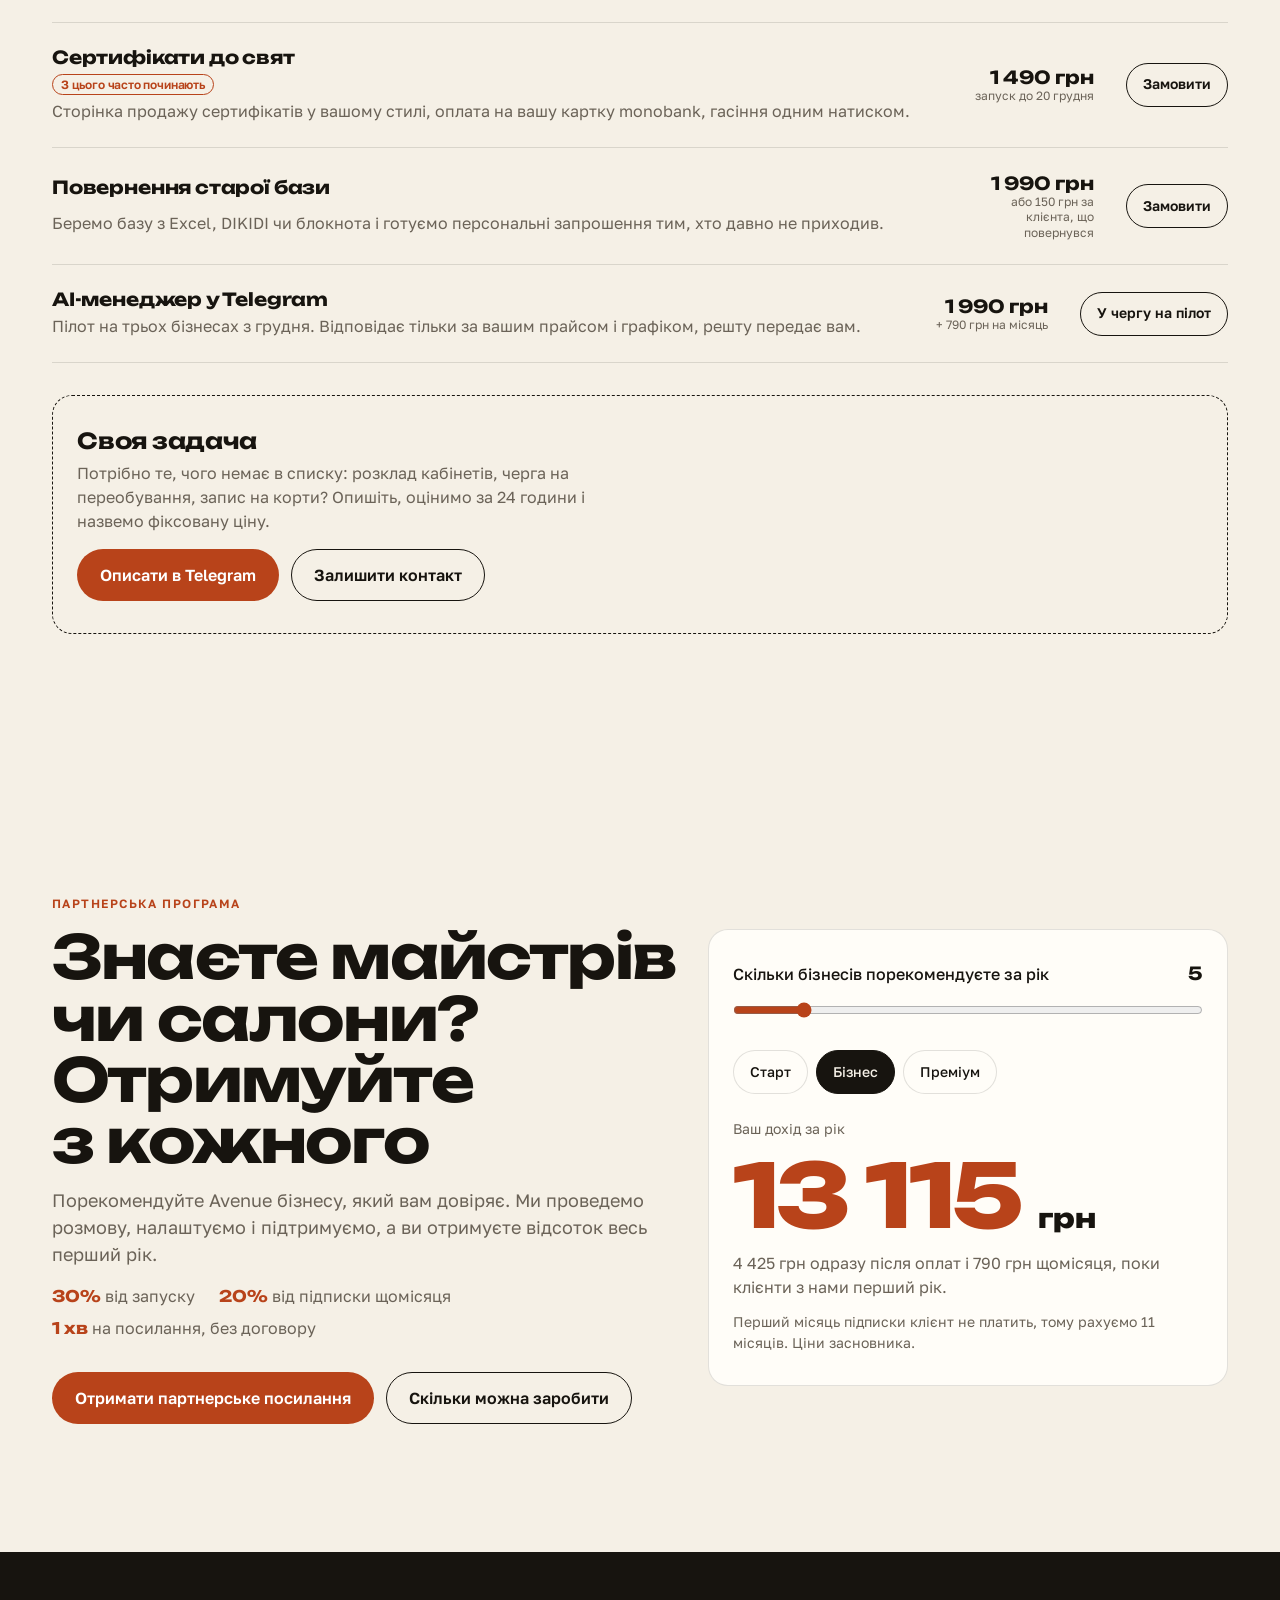
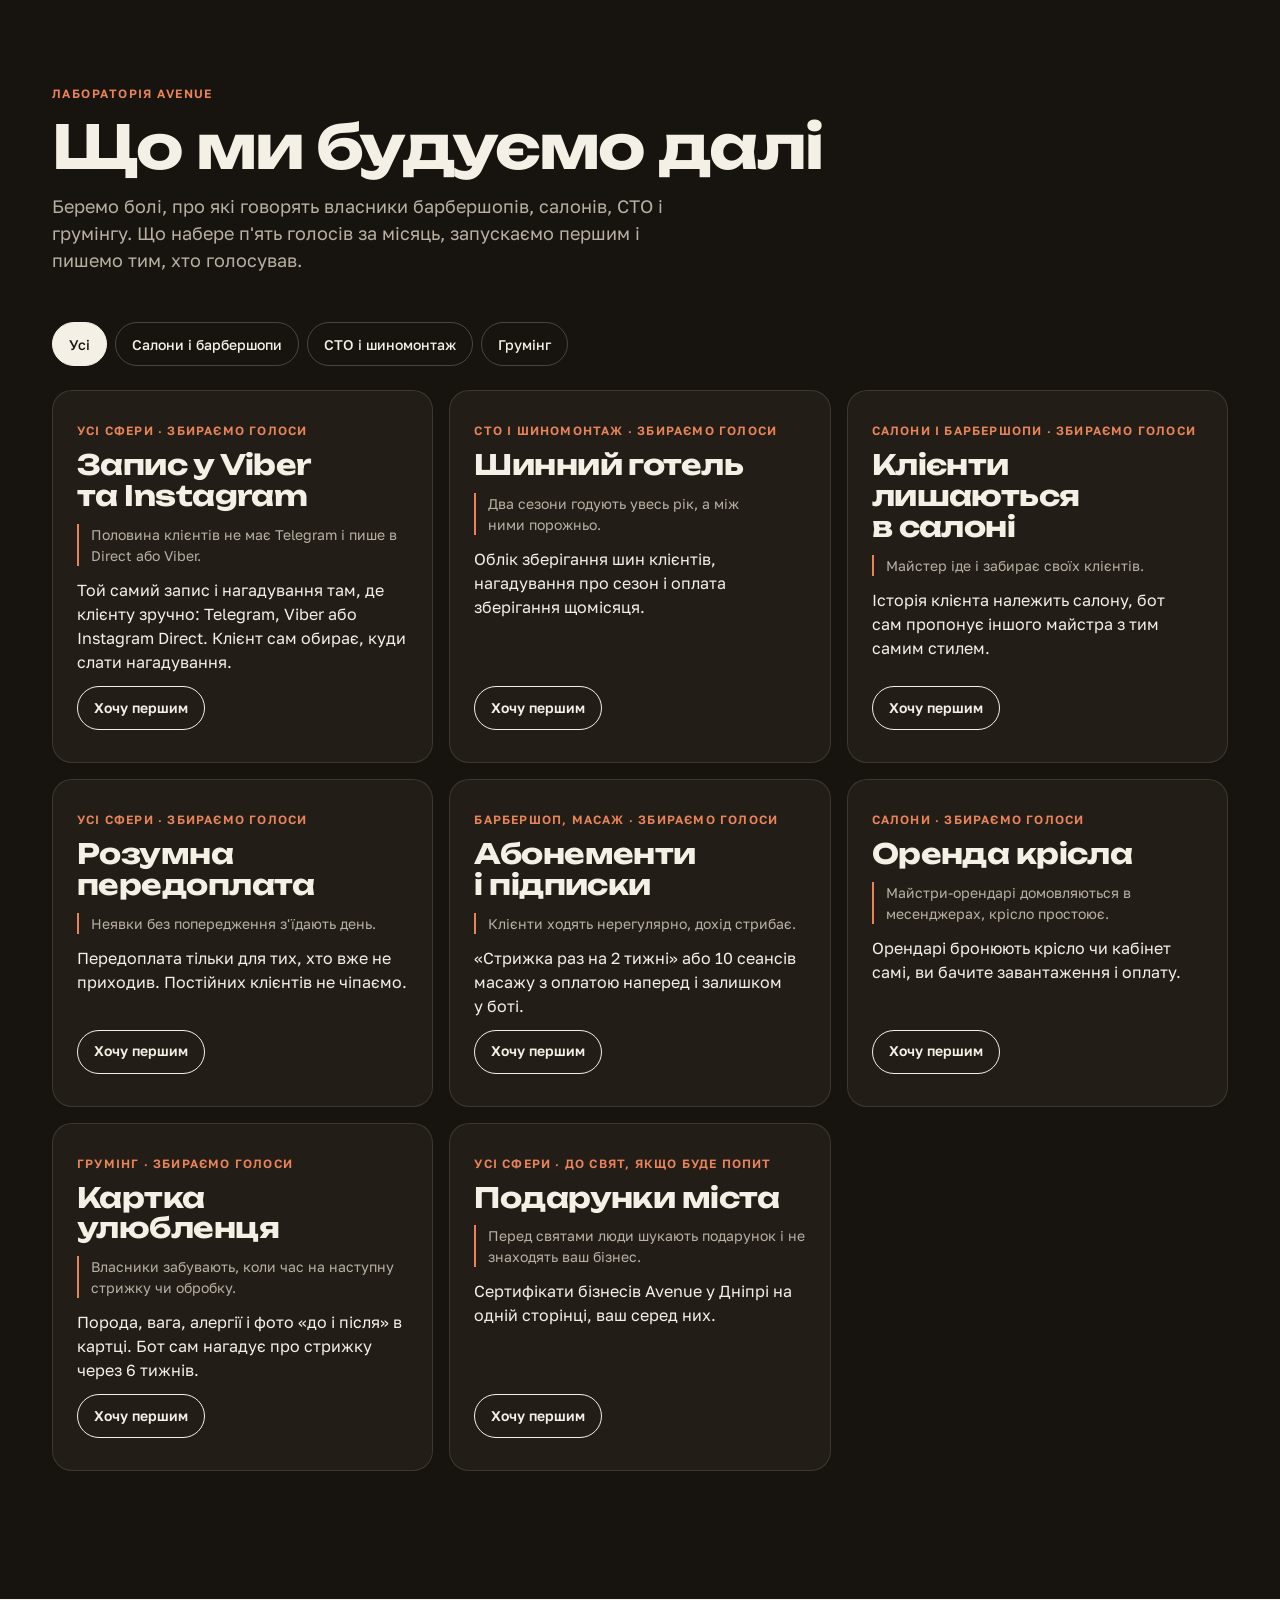
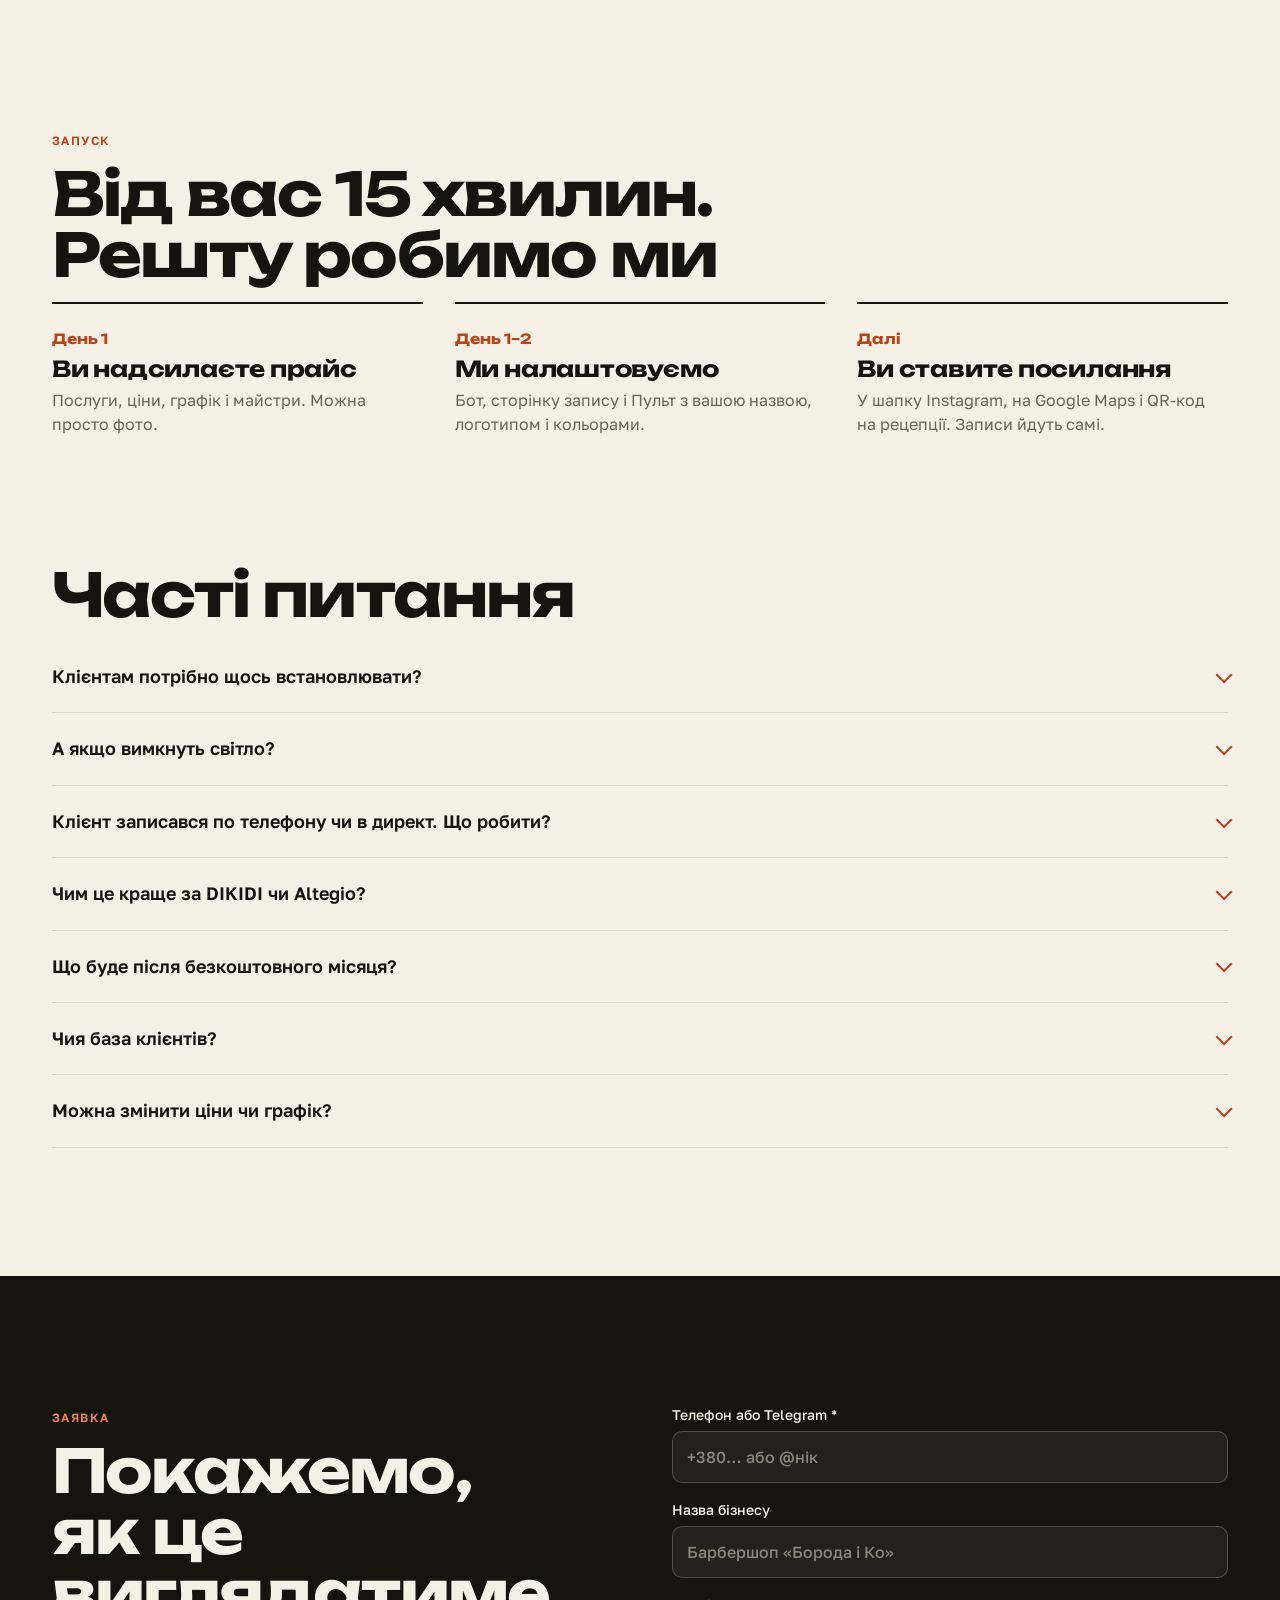
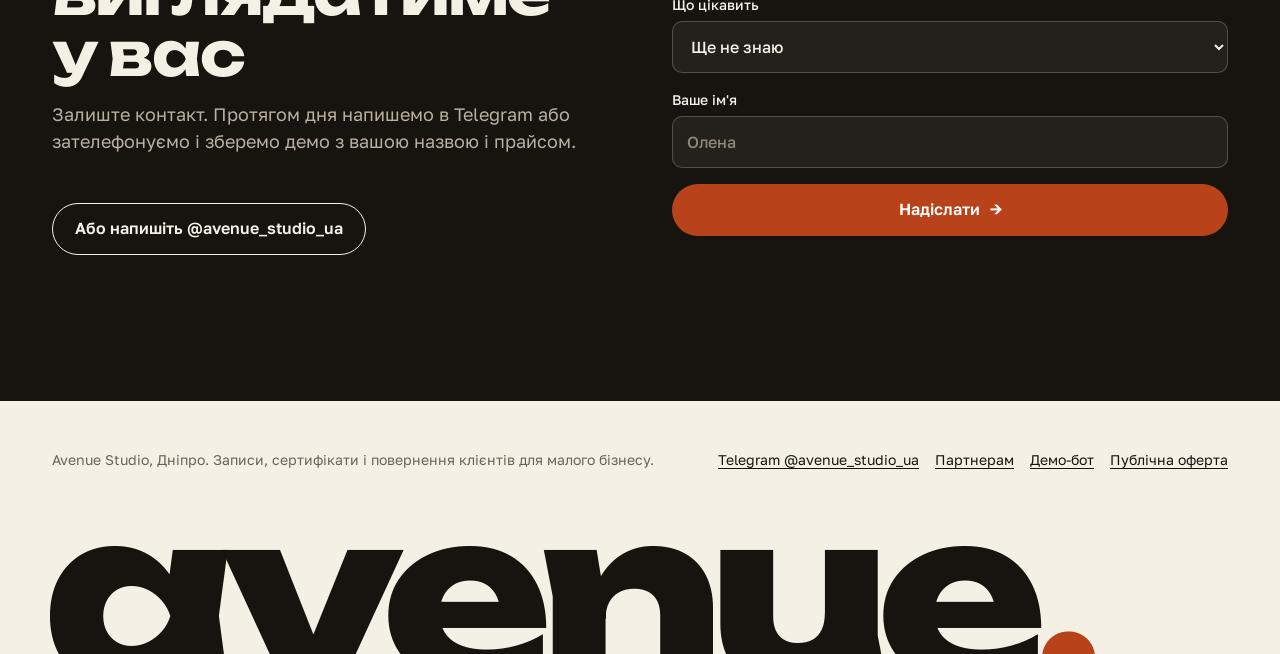
==== commit c52ad5c9: "Главная: калькулятор дохода партнёра вместо трёх карточек Ползунок «скільки бізнесів за рік» и выбор" ====
--- a/index.html
+++ b/index.html
@@ -240,9 +240,10 @@
 .loss p b{color:var(--text)}
 
 /* Ціни */
-.pp{display:grid;gap:var(--s-6);align-items:center}.pp .sub{margin-bottom:var(--s-5)}
-.pp-n{list-style:none;display:grid;gap:var(--s-3)}.pp-n li{display:grid;grid-template-columns:clamp(92px,9vw,124px) 1fr;gap:var(--s-3);align-items:baseline;padding:var(--s-4) var(--s-5);border-radius:var(--r-lg);background:#EFE6D6}
-.pp-n b{font:700 clamp(26px,3vw,36px)/1 var(--font-display);color:var(--acc);white-space:nowrap}.pp-n span{color:var(--mute)}
+.pp{display:grid;gap:var(--s-6);align-items:center}.pp .sub{margin-bottom:var(--s-4)}.pp-f{list-style:none;display:flex;flex-wrap:wrap;gap:var(--s-2) var(--s-5);margin-bottom:var(--s-6);color:var(--mute)}.pp-f b{color:var(--acc);font-family:var(--font-display)}
+.pp-calc{background:var(--card);border:1px solid var(--line);border-radius:var(--r-lg);padding:var(--s-6) var(--s-5)}.pp-calc>small{display:block;color:var(--mute);font-size:var(--t-sm)}.pp-calc p{color:var(--mute);margin-bottom:var(--s-3)}.pp-packs{display:flex;flex-wrap:wrap;gap:var(--s-2);margin-bottom:var(--s-5)}
+
+
 @media (min-width:980px){.pp{grid-template-columns:1.2fr 1fr}}
 .founder{display:grid;gap:var(--s-2);padding:var(--s-5);border-radius:var(--r-lg);background:#EFE6D6;margin-bottom:var(--s-6)}
 .seats{font:700 var(--t-sm) var(--font-display);color:var(--acc)}
@@ -718,13 +719,24 @@
       <span class="kicker">Партнерська програма</span>
       <h2 class="h2">Знаєте майстрів чи салони? Отримуйте з кожного</h2>
       <p class="sub">Порекомендуйте Avenue бізнесу, який вам довіряє. Ми проведемо розмову, налаштуємо і підтримуємо, а ви отримуєте відсоток весь перший рік.</p>
+      <ul class="pp-f"><li><b>30%</b> від запуску</li><li><b>20%</b> від підписки щомісяця</li><li><b>1 хв</b> на посилання, без договору</li></ul>
       <div class="cta"><a class="btn btn-acc" href="partners/">Отримати партнерське посилання</a><a class="btn btn-line" href="partners/#earn">Скільки можна заробити</a></div>
     </div>
-    <ul class="pp-n">
-      <li><b>30%</b><span>від запуску, одразу після оплати клієнта</span></li>
-      <li><b>20%</b><span>від підписки щомісяця протягом року</span></li>
-      <li><b>1 хв</b><span>щоб отримати посилання, без договору і дзвінків</span></li>
-    </ul>
+    <div class="pp-calc rv" aria-live="polite">
+      <div class="field">
+        <label for="pp-n">Скільки бізнесів порекомендуєте за рік <output id="pp-o">5</output></label>
+        <input id="pp-n" type="range" min="1" max="30" step="1" value="5">
+      </div>
+      <div class="pp-packs" role="group" aria-label="Пакет, який обирають клієнти">
+        <button type="button" class="chip" data-pk="Старт" data-launch="950" data-month="390" aria-pressed="false">Старт</button>
+        <button type="button" class="chip" data-pk="Бізнес" data-launch="2950" data-month="790" aria-pressed="true">Бізнес</button>
+        <button type="button" class="chip" data-pk="Преміум" data-launch="6450" data-month="1490" aria-pressed="false">Преміум</button>
+      </div>
+      <small>Ваш дохід за рік</small>
+      <div class="loss-n" id="pp-year">13 115 <span>грн</span></div>
+      <p id="pp-split">4 425 грн одразу після оплат і 790 грн щомісяця, поки клієнти з нами перший рік.</p>
+      <small>Перший місяць підписки клієнт не платить, тому рахуємо 11 місяців. Ціни засновника.</small>
+    </div>
   </div>
 </section>
 
@@ -995,6 +1007,21 @@
 ["c-noshow", "c-missed"].forEach(function (id) { $(id).addEventListener("input", calc); });
 $("c-check").addEventListener("input", function () { checkTouched = true; calc(); });
 
+// ---------- Калькулятор партнера: 30% запуску + 20% підписки за 11 оплачених місяців ----------
+function ppCalc() {
+  var n = +$("pp-n").value, b = document.querySelector(".pp-packs [aria-pressed=true]");
+  var now = n * Math.round(b.dataset.launch * 0.3), mo = n * Math.round(b.dataset.month * 0.2);
+  $("pp-o").textContent = n;
+  $("pp-year").innerHTML = fmt(now + mo * 11) + " <span>грн</span>";
+  $("pp-split").textContent = fmt(now) + " грн одразу після оплат і " + fmt(mo) + " грн щомісяця, поки клієнти з нами перший рік.";
+}
+$("pp-n").addEventListener("input", ppCalc);
+document.querySelector(".pp-packs").addEventListener("click", function (e) {
+  var b = e.target.closest("[data-pk]"); if (!b) return;
+  [].forEach.call(this.children, function (c) { c.setAttribute("aria-pressed", c === b ? "true" : "false"); });
+  ppCalc();
+});
+
 // Кнопки з data-interest заповнюють «Що цікавить» у заявці
 document.addEventListener("click", function (e) { var a = e.target.closest("[data-interest]"); if (a) $("f-interest").value = a.dataset.interest; });
 
